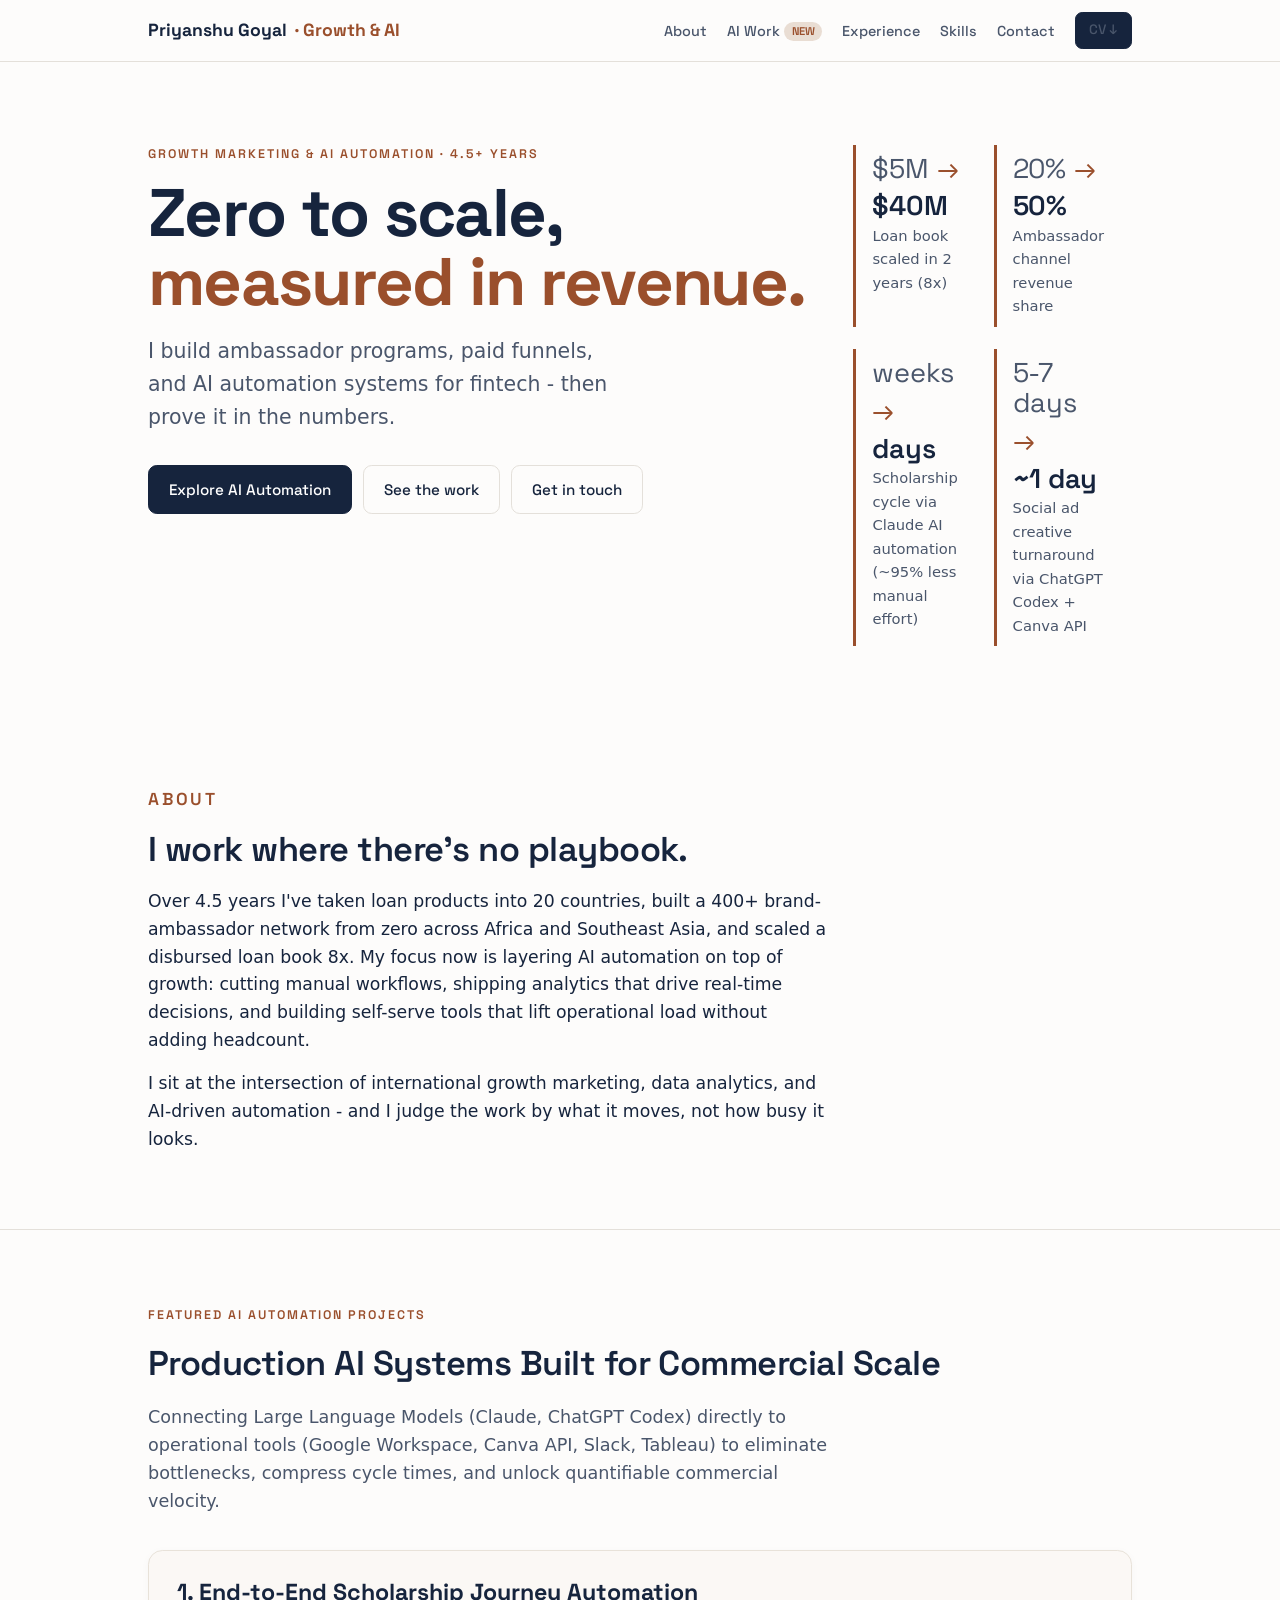
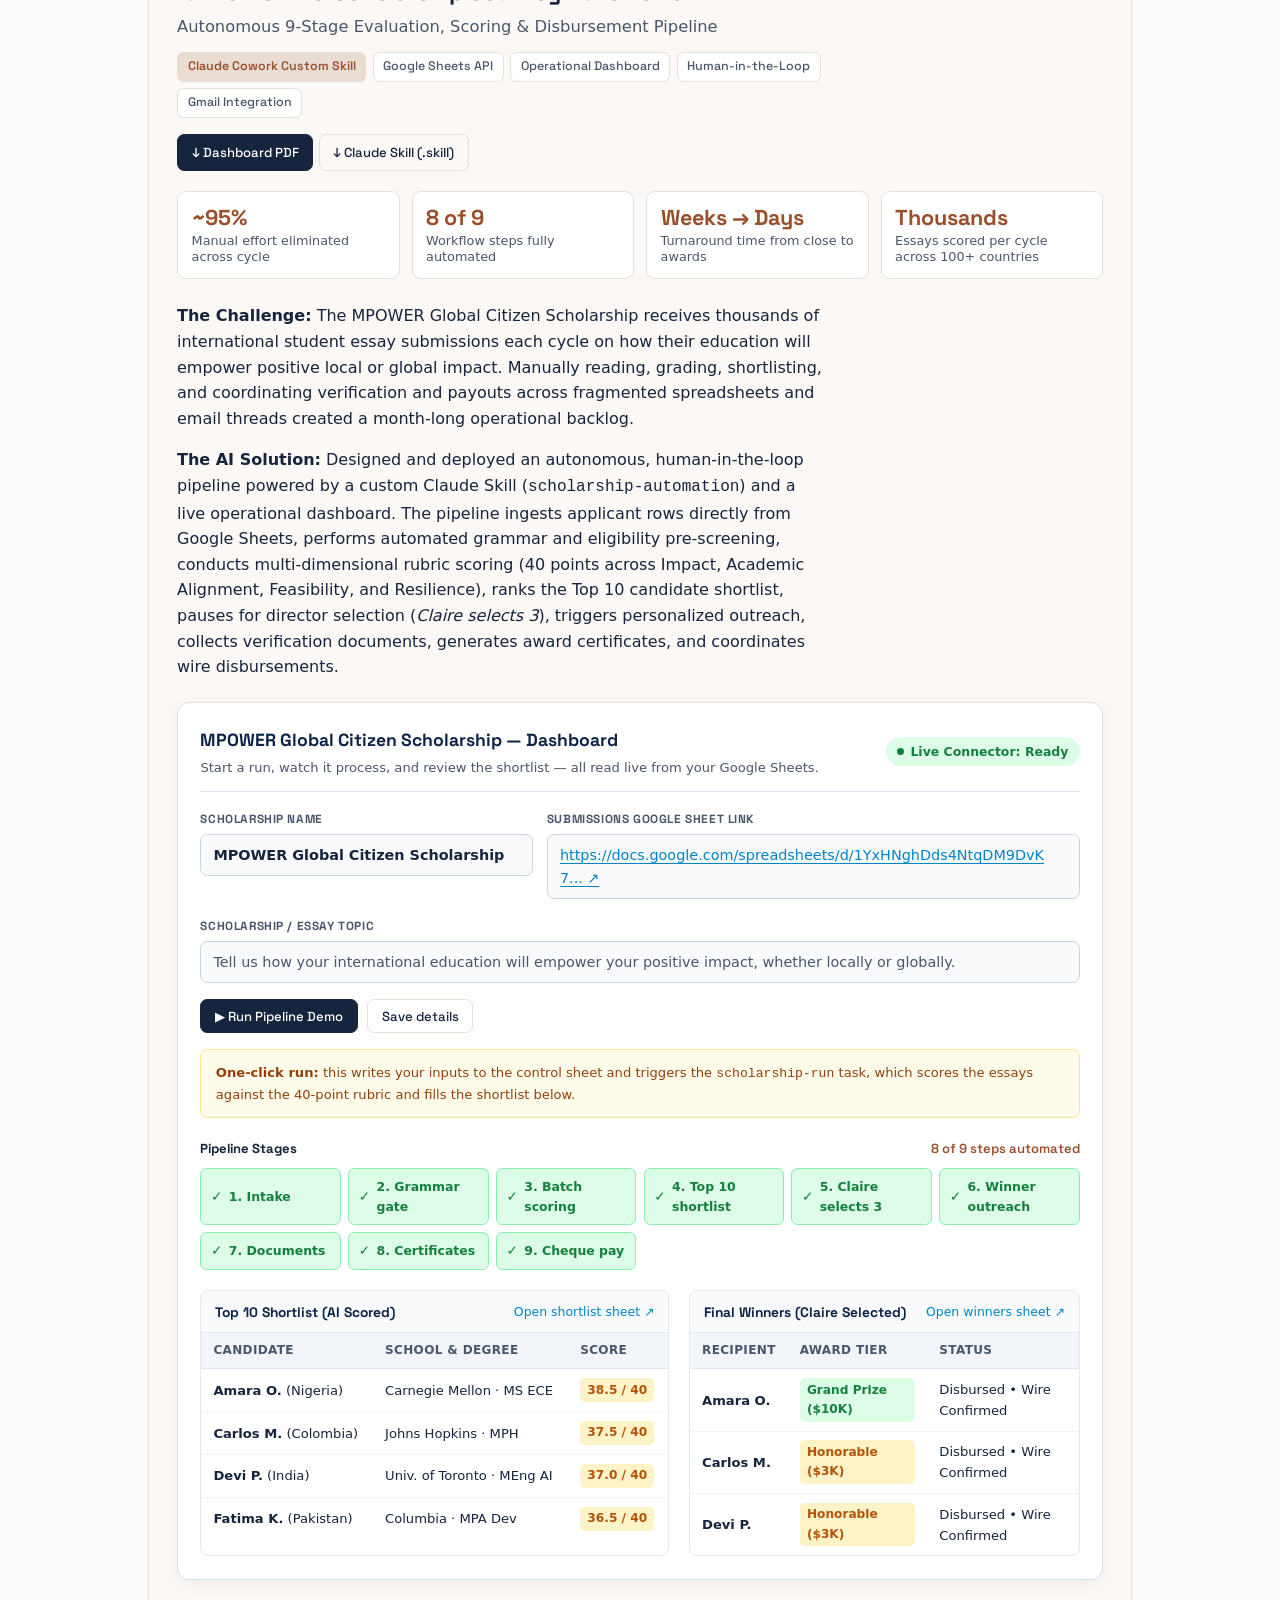
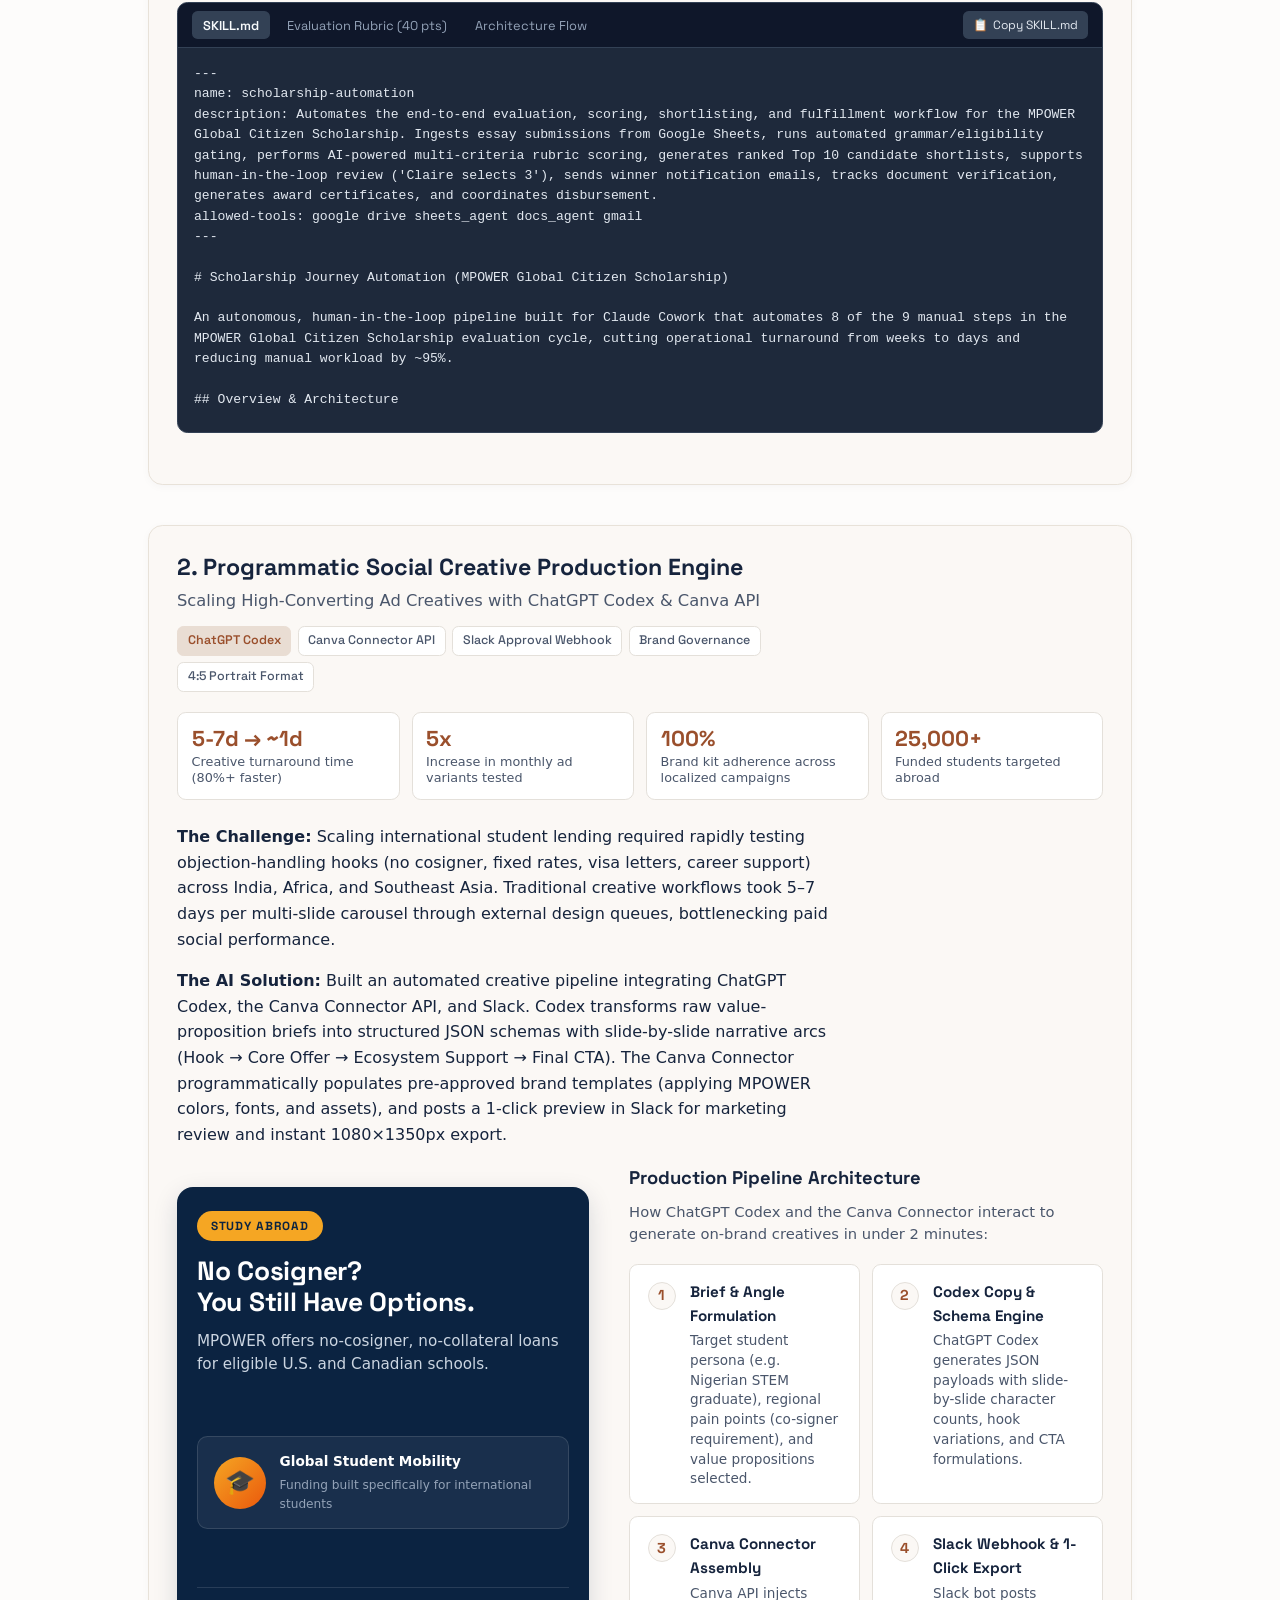
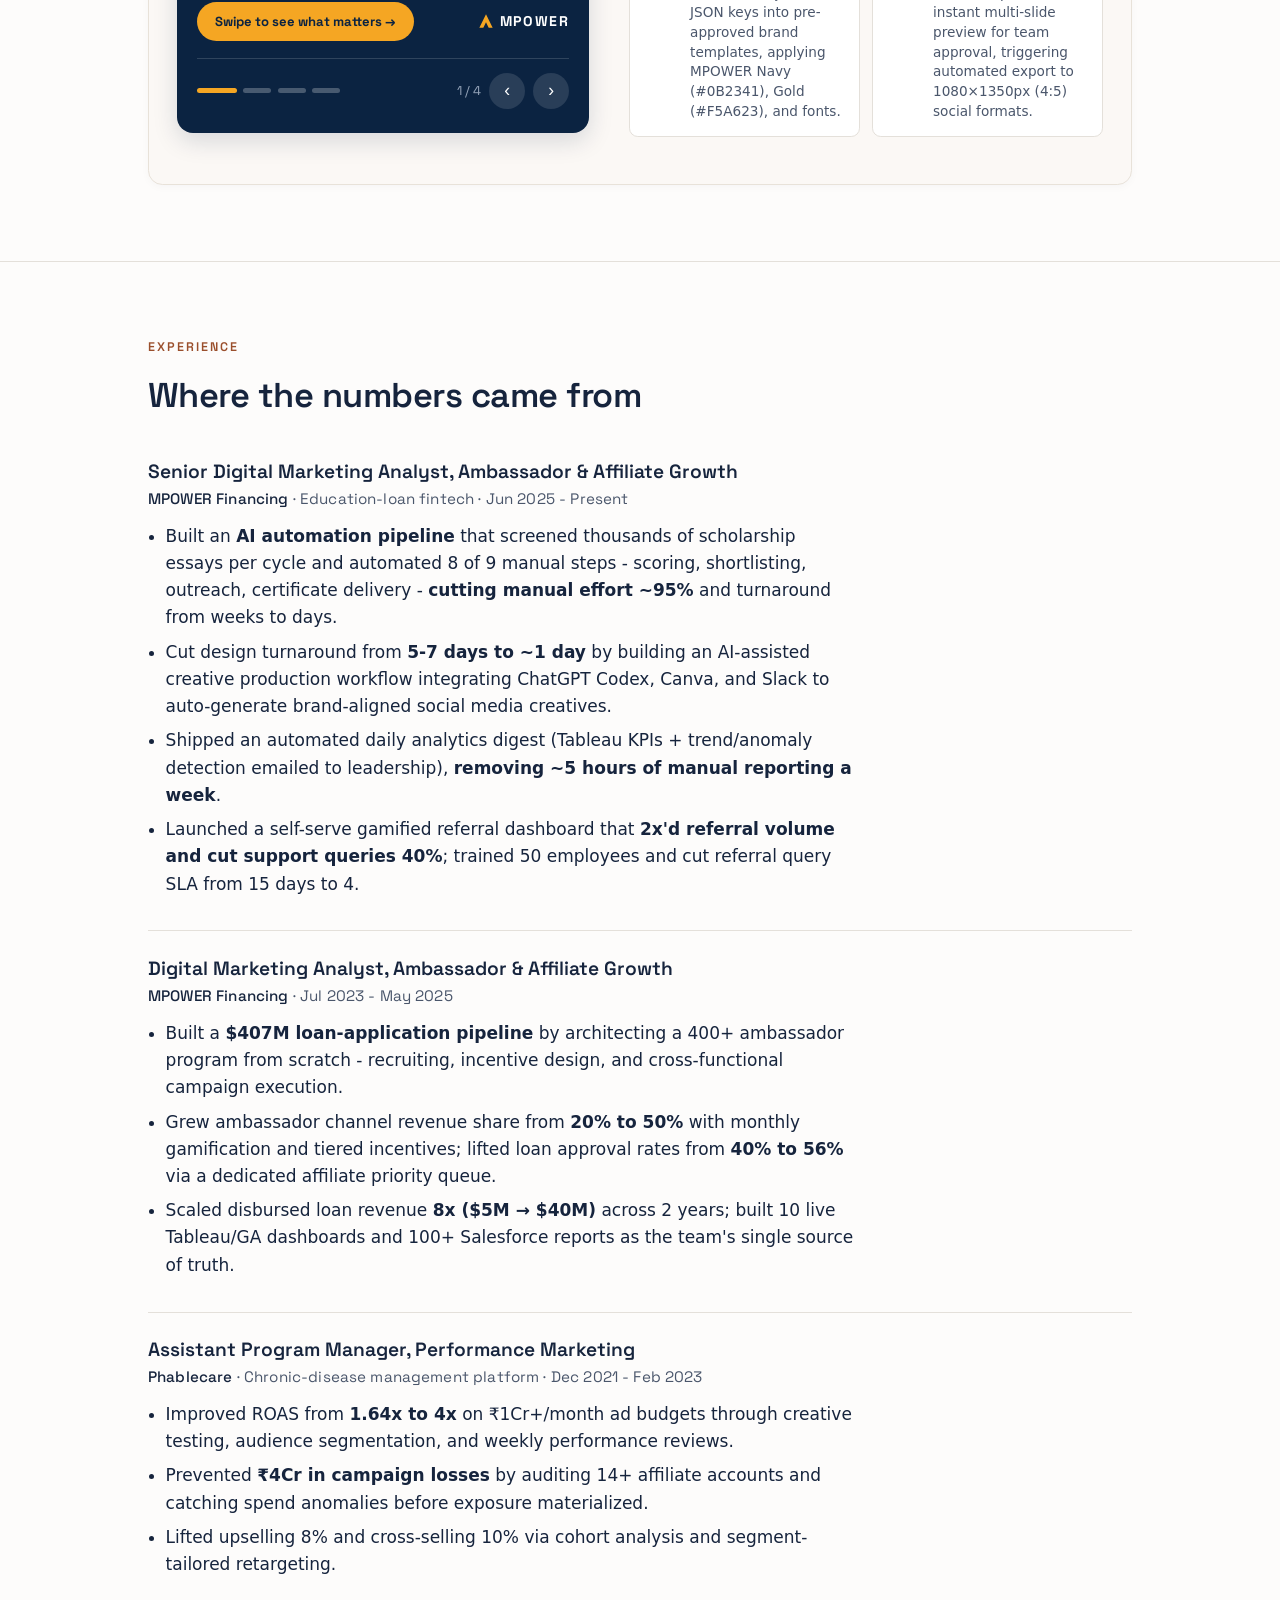
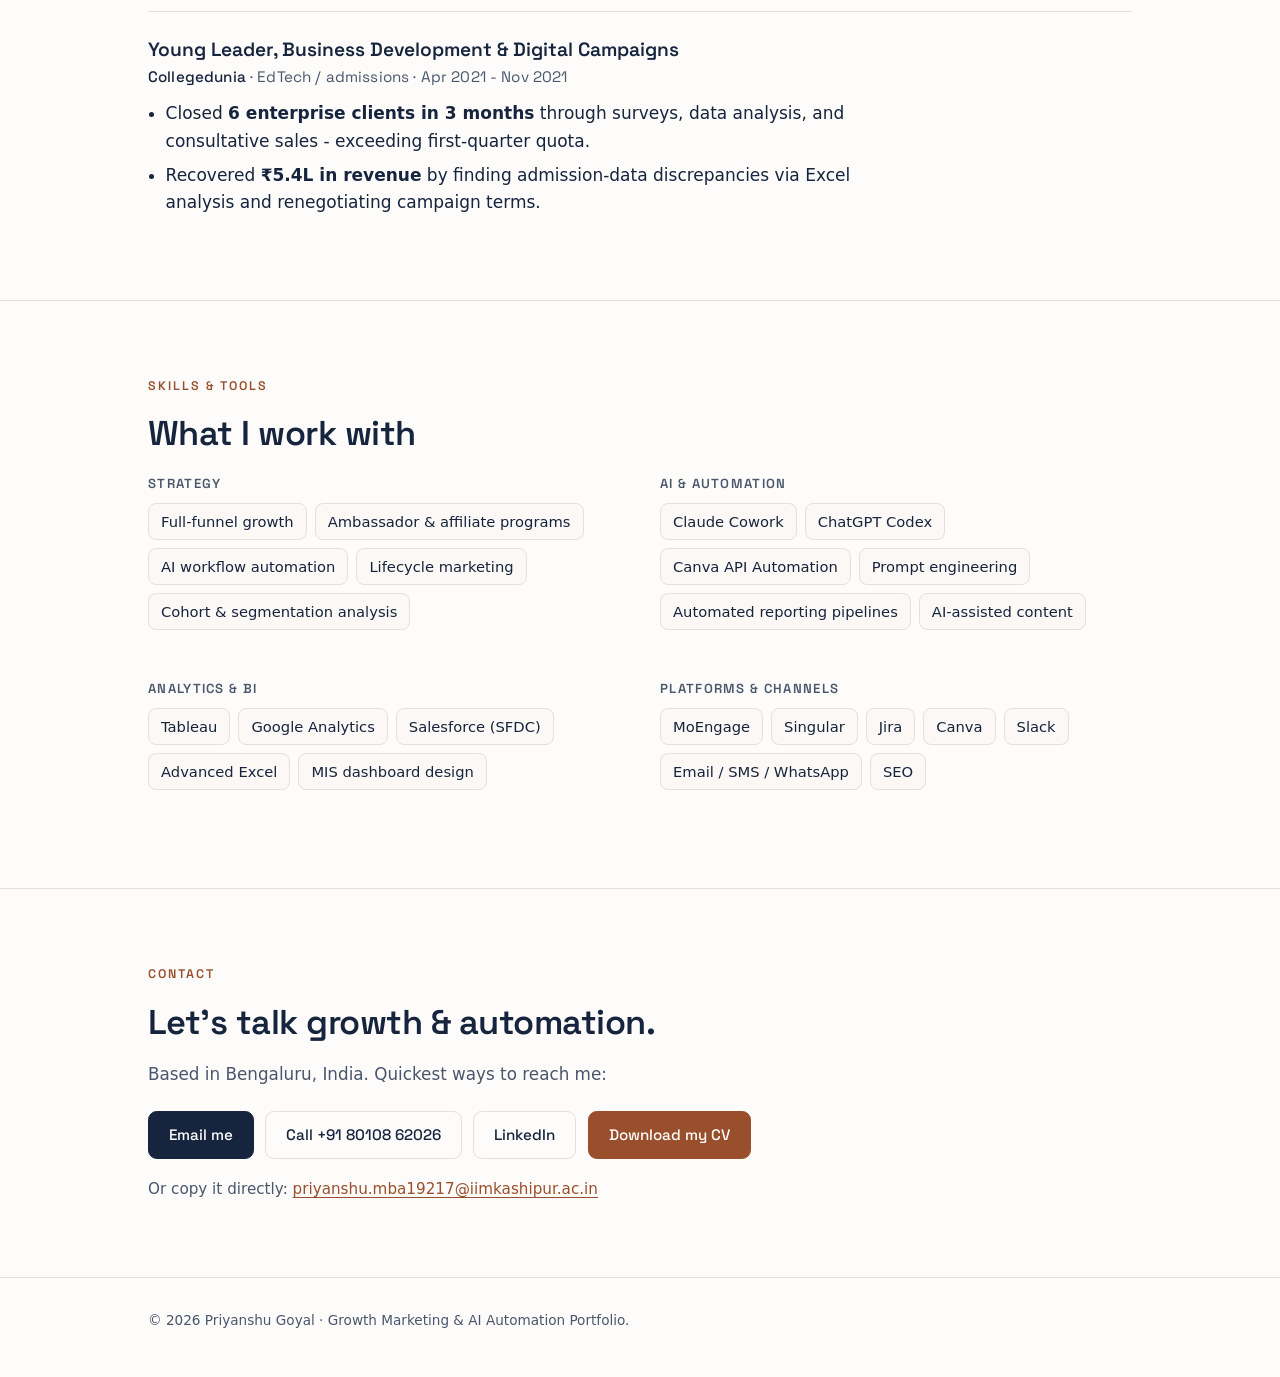
==== index.html @ d1c03552 "Rename index 2.html to index.html" ====
<!DOCTYPE html>
<html lang="en">
<head>
<meta charset="UTF-8">
<meta name="viewport" content="width=device-width, initial-scale=1.0">
<title>Priyanshu Goyal - Growth Marketing &amp; AI Automation</title>
<meta name="description" content="Priyanshu Goyal - zero-to-scale growth marketer &amp; AI automation builder. Autonomous scholarship pipelines, programmatic creative generation with ChatGPT Codex &amp; Canva, ambassador funnels for fintech. Based in Bengaluru.">

<!-- Google Font Space Grotesk -->
<link rel="preconnect" href="https://fonts.googleapis.com">
<link rel="preconnect" href="https://fonts.gstatic.com" crossorigin>
<link href="https://fonts.googleapis.com/css2?family=Space+Grotesk:wght@400;500;600;700&display=swap" rel="stylesheet">

<style>
  :root {
    --bg:#FDFCFB;
    --ink:#16243D;        /* body text - 15.14:1 on bg */
    --ink-soft:#4A566B;   /* secondary text - 7.23:1 on bg */
    --accent:#9A4F2C;     /* clay - 5.81:1 on bg, safe for links */
    --accent-weak:#E9DDD3;
    --line:#E4E0DA;
    --card:#FBF8F5;
    --card-border:#E8E2D9;
    --navy-deep:#0D2447;
    --navy-card:#132B53;
    --gold:#F5A623;
    --gold-light:#FEF3C7;
    --green-light:#DCFCE7;
    --green-text:#15803D;
    --display:"Space Grotesk", ui-sans-serif, system-ui, sans-serif;
    --body:ui-sans-serif, system-ui, -apple-system, "Segoe UI", Roboto, Helvetica, Arial, sans-serif;
    --mono:ui-monospace, SFMono-Regular, Menlo, Monaco, Consolas, "Liberation Mono", "Courier New", monospace;
    --maxw:64rem;
  }

  * { box-sizing:border-box; }
  html { scroll-behavior:smooth; }
  @media (prefers-reduced-motion: reduce) { html { scroll-behavior:auto; } }

  body {
    margin:0;
    background:var(--bg);
    color:var(--ink);
    font-family:var(--body);
    font-size:1.0625rem;
    line-height:1.6;
    -webkit-font-smoothing:antialiased;
    text-rendering:optimizeLegibility;
  }

  /* Skip link */
  .skip {
    position:absolute; left:-999px; top:0;
    background:var(--ink); color:#fff; padding:.6rem 1rem; z-index:100;
    border-radius:0 0 .4rem 0;
  }
  .skip:focus { left:0; }

  a { color:var(--accent); text-decoration:underline; text-underline-offset:3px; text-decoration-thickness:1px; }
  a:hover { text-decoration-thickness:2px; }
  :focus-visible { outline:3px solid var(--accent); outline-offset:3px; border-radius:2px; }

  .wrap { max-width:var(--maxw); margin:0 auto; padding:0 1.25rem; }

  /* Navigation Bar */
  .nav-bar {
    position:sticky; top:0; z-index:90;
    background:rgba(253, 252, 251, 0.94);
    backdrop-filter:blur(8px);
    border-bottom:1px solid var(--line);
    padding:.75rem 0;
  }
  .nav-inner {
    display:flex; align-items:center; justify-content:space-between; gap:1rem;
  }
  .nav-logo {
    font-family:var(--display); font-weight:700; font-size:1.1rem;
    color:var(--ink); text-decoration:none; display:flex; align-items:center; gap:.5rem;
  }
  .nav-logo span { color:var(--accent); }
  .nav-links {
    display:flex; align-items:center; gap:1.25rem; list-style:none; margin:0; padding:0;
  }
  .nav-links a {
    font-family:var(--display); font-size:.9rem; font-weight:500;
    color:var(--ink-soft); text-decoration:none;
    transition:color .15s ease;
  }
  .nav-links a:hover { color:var(--accent); }
  .nav-links .badge-new {
    background:var(--accent-weak); color:var(--accent); font-size:.7rem;
    padding:.15rem .45rem; border-radius:1rem; font-weight:600; text-transform:uppercase;
  }
  .nav-cv-btn {
    font-size:.85rem !important; padding:.4rem .85rem !important;
  }

  /* Section rhythm */
  section { padding:3.5rem 0; }
  section + section { border-top:1px solid var(--line); }
  .eyebrow {
    font-family:var(--display);
    font-size:.78rem; letter-spacing:.16em; text-transform:uppercase;
    color:var(--accent); margin:0 0 1.1rem; font-weight:600;
  }
  h2 {
    font-family:var(--display); font-weight:600;
    font-size:clamp(1.5rem, 5vw, 2.15rem); line-height:1.15;
    margin:0 0 1.2rem; letter-spacing:-.015em;
  }
  .section-intro {
    color:var(--ink-soft); max-width:62ch; margin:0 0 2.2rem; font-size:1.1rem;
  }

  /* HERO */
  .hero { padding:3.5rem 0 3rem; }
  .hero .eyebrow { margin-bottom:.9rem; }
  .hero h1 {
    font-family:var(--display); font-weight:700;
    font-size:clamp(2.3rem, 10vw, 4.2rem);
    line-height:1.03; letter-spacing:-.025em;
    margin:0 0 1.1rem;
  }
  .hero h1 .accent { color:var(--accent); }
  .lede {
    font-size:clamp(1.05rem, 3.4vw, 1.28rem);
    color:var(--ink-soft); max-width:36ch; margin:0 0 2rem;
  }
  .hero-cta { display:flex; flex-wrap:wrap; gap:.7rem; margin-bottom:2.6rem; }
  .btn {
    font-family:var(--display); font-weight:500; font-size:.95rem;
    text-decoration:none; padding:.7rem 1.25rem; border-radius:.55rem;
    display:inline-flex; align-items:center; justify-content:center; gap:.4rem;
    cursor:pointer; transition:all .15s ease;
  }
  .btn-primary { background:var(--ink); color:#fff; border:1px solid var(--ink); }
  .btn-primary:hover { background:#0d1830; border-color:#0d1830; }
  .btn-ghost { border:1px solid var(--line); color:var(--ink); background:transparent; }
  .btn-ghost:hover { border-color:var(--accent); color:var(--accent); }
  .btn-accent { background:var(--accent); color:#fff; border:1px solid var(--accent); }
  .btn-accent:hover { background:#823f20; border-color:#823f20; }
  .btn-sm { font-size:.82rem; padding:.45rem .85rem; border-radius:.45rem; }

  /* Deltas */
  .deltas {
    display:grid; grid-template-columns:1fr; gap:.9rem;
    list-style:none; padding:0; margin:0;
  }
  .delta {
    border-left:3px solid var(--accent);
    padding:.55rem 0 .55rem 1rem;
  }
  .delta .pair {
    font-family:var(--display); font-weight:600;
    font-size:clamp(1.3rem, 6vw, 1.7rem); line-height:1.1;
    letter-spacing:-.01em; display:flex; align-items:baseline; gap:.5rem; flex-wrap:wrap;
  }
  .delta .from { color:var(--ink-soft); font-weight:400; }
  .delta .arrow { color:var(--accent); font-weight:400; }
  .delta .to { color:var(--ink); }
  .delta .label { display:block; font-size:.92rem; color:var(--ink-soft); margin-top:.15rem; }

  /* ABOUT */
  .about p { max-width:62ch; margin:0 0 1rem; font-size:1.08rem; }
  .about p:last-child { margin-bottom:0; }

  /* AI AUTOMATION SECTION */
  .ai-project-card {
    background:var(--card);
    border:1px solid var(--card-border);
    border-radius:.9rem;
    padding:1.75rem;
    margin-bottom:2.5rem;
    box-shadow:0 2px 8px rgba(22, 36, 61, 0.03);
  }
  .ai-project-card:last-child { margin-bottom:0; }
  .project-header {
    display:flex; flex-wrap:wrap; justify-content:space-between; align-items:flex-start; gap:1rem;
    margin-bottom:1.25rem;
  }
  .project-title-area { max-width:42rem; }
  .project-title {
    font-family:var(--display); font-size:1.45rem; font-weight:700;
    margin:0 0 .4rem; line-height:1.2; color:var(--ink);
  }
  .project-subtitle {
    font-size:1.02rem; color:var(--ink-soft); margin:0;
  }
  .project-tag-list {
    display:flex; flex-wrap:wrap; gap:.4rem; list-style:none; padding:0; margin:.75rem 0 0;
  }
  .project-tag {
    background:#fff; border:1px solid var(--line);
    padding:.25rem .6rem; border-radius:.4rem; font-size:.78rem;
    font-family:var(--display); font-weight:500; color:var(--ink-soft);
  }
  .project-tag.highlight {
    background:var(--accent-weak); border-color:var(--accent-weak); color:var(--accent); font-weight:600;
  }

  .metrics-ribbon {
    display:grid; grid-template-columns:repeat(auto-fit, minmax(130px, 1fr));
    gap:.75rem; margin:1.25rem 0 1.5rem;
  }
  .metric-box {
    background:#fff; border:1px solid var(--line); border-radius:.55rem;
    padding:.85rem; text-align:left;
  }
  .metric-box .num {
    font-family:var(--display); font-weight:700; font-size:1.35rem;
    color:var(--accent); line-height:1.1; display:block; margin-bottom:.2rem;
  }
  .metric-box .label {
    font-size:.8rem; color:var(--ink-soft); line-height:1.25; display:block;
  }

  .project-body p {
    max-width:64ch; margin:0 0 1rem; font-size:1rem; color:var(--ink);
  }

  /* Dashboard Widget Replica */
  .dashboard-widget {
    background:#fff;
    border:1px solid #D8E0EB;
    border-radius:.75rem;
    padding:1.4rem;
    margin:1.4rem 0;
    box-shadow:0 4px 16px rgba(15, 42, 74, 0.05);
  }
  .dash-top {
    display:flex; justify-content:space-between; align-items:center;
    border-bottom:1px solid #E2E8F0; padding-bottom:.85rem; margin-bottom:1.1rem;
    flex-wrap:wrap; gap:.6rem;
  }
  .dash-title-group h4 {
    font-family:var(--display); font-size:1.1rem; font-weight:700;
    color:var(--navy-deep); margin:0 0 .2rem;
  }
  .dash-title-group p {
    font-size:.82rem; color:var(--ink-soft); margin:0;
  }
  .dash-status-badge {
    display:inline-flex; align-items:center; gap:.4rem;
    background:var(--green-light); color:var(--green-text);
    padding:.3rem .7rem; border-radius:1rem; font-size:.78rem; font-weight:600;
  }
  .dash-status-dot {
    width:7px; height:7px; border-radius:50%; background:var(--green-text);
    animation:pulse 2s infinite;
  }
  @keyframes pulse {
    0%, 100% { opacity: 1; }
    50% { opacity: 0.4; }
  }

  .dash-form-grid {
    display:grid; grid-template-columns:1fr; gap:.85rem; margin-bottom:1.1rem;
  }
  .dash-field label {
    display:block; font-size:.74rem; font-family:var(--display); font-weight:700;
    color:var(--ink-soft); letter-spacing:.05em; text-transform:uppercase; margin-bottom:.3rem;
  }
  .dash-input {
    width:100%; padding:.55rem .75rem; border:1px solid #CBD5E1; border-radius:.45rem;
    font-family:var(--body); font-size:.9rem; color:var(--ink); background:#F8FAFC;
  }
  .dash-input a { color:#0284C7; word-break:break-all; }
  .dash-btn-row {
    display:flex; align-items:center; gap:.6rem; flex-wrap:wrap; margin-top:.4rem;
  }

  .dash-callout {
    background:#FFFBEB; border:1px solid #FDE68A; border-radius:.45rem;
    padding:.75rem .9rem; font-size:.82rem; color:#92400E; margin-bottom:1.25rem;
  }

  .dash-pipeline-stages {
    margin:1.25rem 0;
  }
  .pipeline-label {
    font-size:.82rem; font-family:var(--display); font-weight:700;
    color:var(--ink); margin-bottom:.6rem; display:flex; justify-content:space-between;
  }
  .stages-pill-grid {
    display:grid; grid-template-columns:repeat(auto-fit, minmax(135px, 1fr));
    gap:.45rem;
  }
  .stage-pill {
    background:#F1F5F9; border:1px solid #CBD5E1; border-radius:.4rem;
    padding:.45rem .6rem; font-size:.78rem; color:var(--ink);
    display:flex; align-items:center; gap:.4rem; font-weight:500;
    transition:all .2s ease;
  }
  .stage-pill.active {
    background:#E0F2FE; border-color:#38BDF8; color:#0369A1; font-weight:600;
  }
  .stage-pill.done {
    background:#DCFCE7; border-color:#86EFAC; color:#15803D; font-weight:600;
  }
  .stage-icon { font-size:.85rem; }

  .dash-tables {
    display:grid; grid-template-columns:1fr; gap:1.25rem; margin-top:1.2rem;
  }
  .dash-table-wrap {
    border:1px solid #E2E8F0; border-radius:.5rem; overflow:hidden;
  }
  .dash-table-head {
    background:#F8FAFC; padding:.6rem .85rem; border-bottom:1px solid #E2E8F0;
    display:flex; justify-content:space-between; align-items:center;
  }
  .dash-table-head h5 {
    margin:0; font-family:var(--display); font-size:.86rem; font-weight:700; color:var(--navy-deep);
  }
  .dash-table-head a {
    font-size:.78rem; color:#0284C7; text-decoration:none;
  }
  .dash-table-head a:hover { text-decoration:underline; }
  .dash-table {
    width:100%; border-collapse:collapse; font-size:.82rem; text-align:left;
  }
  .dash-table th {
    background:#F1F5F9; color:var(--ink-soft); font-weight:600; padding:.5rem .75rem;
    border-bottom:1px solid #E2E8F0; font-size:.75rem; text-transform:uppercase; letter-spacing:.03em;
  }
  .dash-table td {
    padding:.55rem .75rem; border-bottom:1px solid #F1F5F9; color:var(--ink); vertical-align:middle;
  }
  .dash-table tr:last-child td { border-bottom:none; }
  .score-badge {
    display:inline-block; background:#FEF3C7; color:#B45309; font-weight:700;
    padding:.15rem .45rem; border-radius:.3rem; font-size:.76rem;
  }
  .winner-tag {
    display:inline-block; background:#DCFCE7; color:#15803D; font-weight:700;
    padding:.15rem .45rem; border-radius:.3rem; font-size:.76rem;
  }

  /* Code Inspector */
  .code-inspector {
    background:#1E293B; border-radius:.65rem; overflow:hidden;
    margin:1.4rem 0; border:1px solid #334155;
  }
  .code-nav {
    display:flex; justify-content:space-between; align-items:center;
    background:#0F172A; padding:.5rem .85rem; border-bottom:1px solid #334155;
    flex-wrap:wrap; gap:.5rem;
  }
  .code-tabs {
    display:flex; gap:.35rem;
  }
  .code-tab {
    background:transparent; border:none; color:#94A3B8; font-family:var(--display);
    font-size:.8rem; padding:.35rem .7rem; border-radius:.35rem; cursor:pointer;
    transition:all .15s ease;
  }
  .code-tab.active {
    background:#334155; color:#F8FAFC; font-weight:600;
  }
  .copy-btn {
    background:#334155; color:#E2E8F0; border:none; border-radius:.35rem;
    font-family:var(--display); font-size:.75rem; padding:.35rem .65rem;
    cursor:pointer; display:inline-flex; align-items:center; gap:.3rem;
  }
  .copy-btn:hover { background:#475569; color:#fff; }
  .code-content {
    padding:1rem; margin:0; overflow-x:auto; max-height:24rem;
    font-family:var(--mono); font-size:.82rem; line-height:1.55; color:#E2E8F0;
    white-space:pre-wrap;
  }

  /* Carousel Component */
  .carousel-section-wrap {
    display:grid; grid-template-columns:1fr; gap:1.75rem; align-items:start;
  }
  .carousel-container {
    background:#0B2341;
    border-radius:1rem;
    padding:1.5rem 1.25rem;
    color:#fff;
    box-shadow:0 8px 24px rgba(11, 35, 65, 0.15);
    position:relative;
    overflow:hidden;
  }
  .carousel-slide-view {
    position:relative;
    min-height:430px;
    display:flex; flex-direction:column; justify-content:space-between;
  }
  .carousel-slide {
    display:none; flex-direction:column; justify-content:space-between;
    animation:fadeIn .3s ease forwards;
  }
  .carousel-slide.active {
    display:flex; min-height:430px;
  }
  @keyframes fadeIn {
    from { opacity:0.3; transform:translateY(4px); }
    to { opacity:1; transform:translateY(0); }
  }

  /* Slide Designs */
  .slide-header-badge {
    display:inline-block; background:var(--gold); color:#0B2341;
    font-family:var(--display); font-weight:700; font-size:.74rem;
    text-transform:uppercase; letter-spacing:.08em;
    padding:.35rem .85rem; border-radius:1rem; margin-bottom:.9rem;
    align-self:flex-start;
  }
  .slide-tag-text {
    color:var(--gold); font-family:var(--display); font-weight:600;
    font-size:.86rem; margin-bottom:.5rem;
  }
  .slide-title {
    font-family:var(--display); font-size:1.65rem; font-weight:700;
    line-height:1.18; color:#fff; margin:0 0 .75rem; letter-spacing:-.01em;
  }
  .slide-title .highlight-gold { color:var(--gold); }
  .slide-desc {
    font-size:.95rem; color:#CBD5E1; line-height:1.5; margin:0 0 1.2rem;
  }
  .slide-bullets {
    list-style:none; padding:0; margin:0 0 1.25rem;
  }
  .slide-bullets li {
    font-size:.9rem; color:#E2E8F0; margin-bottom:.65rem;
    display:flex; align-items:flex-start; gap:.5rem; line-height:1.4;
  }
  .slide-bullets li span.check { color:var(--gold); font-weight:700; }

  .slide-visual-box {
    background:rgba(255,255,255,0.06); border:1px solid rgba(255,255,255,0.12);
    border-radius:.65rem; padding:.85rem 1rem; margin:auto 0 1rem;
    display:flex; align-items:center; gap:.85rem;
  }
  .visual-avatar-mock {
    width:52px; height:52px; border-radius:50%; background:linear-gradient(135deg, #F5A623, #EA580C);
    display:flex; align-items:center; justify-content:center; font-size:1.5rem; flex-shrink:0;
  }
  .visual-text-mock h6 { margin:0 0 .2rem; font-size:.85rem; font-weight:700; color:#fff; }
  .visual-text-mock p { margin:0; font-size:.76rem; color:#94A3B8; }

  .slide-cta-banner {
    margin-top:auto; display:flex; justify-content:space-between; align-items:center;
    border-top:1px solid rgba(255,255,255,0.12); padding-top:.9rem; flex-wrap:wrap; gap:.5rem;
  }
  .slide-cta-btn {
    background:var(--gold); color:#0B2341; font-family:var(--display); font-weight:700;
    font-size:.82rem; padding:.55rem 1.15rem; border-radius:1.5rem; text-decoration:none;
    display:inline-flex; align-items:center; gap:.3rem;
  }
  .mpower-logo-text {
    font-family:var(--display); font-weight:800; font-size:.88rem;
    letter-spacing:.1em; color:#fff; text-transform:uppercase; display:flex; align-items:center; gap:.35rem;
  }
  .mpower-logo-text svg { width:16px; height:16px; fill:var(--gold); }

  /* Carousel Controls */
  .carousel-controls {
    display:flex; justify-content:space-between; align-items:center;
    margin-top:1.1rem; padding-top:.85rem; border-top:1px solid rgba(255,255,255,0.15);
  }
  .carousel-dots { display:flex; gap:.4rem; }
  .carousel-dot {
    width:28px; height:5px; border-radius:3px; background:rgba(255,255,255,0.25);
    border:none; cursor:pointer; padding:0; transition:all .2s ease;
  }
  .carousel-dot.active { background:var(--gold); width:40px; }
  .carousel-nav-btn {
    background:rgba(255,255,255,0.12); color:#fff; border:none; border-radius:50%;
    width:36px; height:36px; cursor:pointer; display:flex; align-items:center; justify-content:center;
    font-size:1.1rem; transition:background .15s ease;
  }
  .carousel-nav-btn:hover { background:rgba(255,255,255,0.24); }

  /* Architecture Steps */
  .arch-steps {
    display:grid; grid-template-columns:1fr; gap:.75rem; margin:1.2rem 0;
  }
  .arch-step {
    background:#fff; border:1px solid var(--line); border-radius:.55rem;
    padding:.9rem 1.1rem; display:flex; gap:.9rem; align-items:flex-start;
  }
  .arch-num {
    background:var(--card); border:1px solid var(--line); color:var(--accent);
    font-family:var(--display); font-weight:700; font-size:.9rem;
    width:28px; height:28px; border-radius:50%; display:flex; align-items:center; justify-content:center;
    flex-shrink:0; margin-top:.15rem;
  }
  .arch-content h6 {
    font-family:var(--display); font-size:.95rem; font-weight:700;
    margin:0 0 .2rem; color:var(--ink);
  }
  .arch-content p {
    font-size:.85rem; color:var(--ink-soft); margin:0; line-height:1.45;
  }

  /* EXPERIENCE */
  .job { padding:1.6rem 0; border-bottom:1px solid var(--line); }
  .job:last-of-type { border-bottom:0; padding-bottom:0; }
  .job-head { margin-bottom:.7rem; }
  .job .role {
    font-family:var(--display); font-weight:600; font-size:1.2rem;
    margin:0; line-height:1.25;
  }
  .job .meta {
    color:var(--ink-soft); font-size:.95rem; margin:.2rem 0 0;
    font-family:var(--display); letter-spacing:.01em;
  }
  .job .meta .co { color:var(--ink); font-weight:500; }
  .job ul { margin:.5rem 0 0; padding-left:1.1rem; }
  .job li { margin:.45rem 0; max-width:64ch; }
  .job li b { color:var(--ink); font-weight:600; }

  /* SKILLS */
  .skillgroup { margin-bottom:1.4rem; }
  .skillgroup:last-child { margin-bottom:0; }
  .skillgroup h3 {
    font-family:var(--display); font-size:.82rem; letter-spacing:.1em;
    text-transform:uppercase; color:var(--ink-soft); margin:0 0 .6rem; font-weight:600;
  }
  .chips { display:flex; flex-wrap:wrap; gap:.5rem; list-style:none; padding:0; margin:0; }
  .chips li {
    background:var(--card); border:1px solid var(--line);
    padding:.35rem .75rem; border-radius:.5rem; font-size:.92rem;
  }

  /* CONTACT */
  .contact-line { color:var(--ink-soft); margin:0 0 1.4rem; font-size:1.05rem; }
  .contact-actions { display:flex; flex-wrap:wrap; gap:.7rem; }
  .contact-actions .btn { min-height:44px; }
  .contact-fallback { margin:1.1rem 0 0; color:var(--ink-soft); font-size:.95rem; word-break:break-word; }

  footer { padding:2rem 0 3rem; color:var(--ink-soft); font-size:.85rem; border-top:1px solid var(--line); }

  /* Responsive layout */
  @media (min-width:48rem) {
    section { padding:4.75rem 0; }
    .hero { padding:5.2rem 0 4rem; }
    .deltas { grid-template-columns:1fr 1fr; gap:1.4rem 2rem; }
    .hero-grid { display:grid; grid-template-columns:1.1fr .9fr; gap:3rem; align-items:start; }
    .skills-cols { display:grid; grid-template-columns:1fr 1fr; gap:1.6rem 2.5rem; }
    .dash-form-grid { grid-template-columns:1fr 1.6fr; }
    .dash-tables { grid-template-columns:1.2fr 1fr; }
    .carousel-section-wrap { grid-template-columns:1fr 1.15fr; gap:2.5rem; align-items:center; }
    .arch-steps { grid-template-columns:1fr 1fr; }
  }
</style>
</head>
<body>

<a class="skip" href="#main">Skip to content</a>

<!-- Navigation Bar -->
<nav class="nav-bar" aria-label="Main Navigation">
  <div class="wrap nav-inner">
    <a class="nav-logo" href="#main">Priyanshu Goyal <span>&middot; Growth &amp; AI</span></a>
    <ul class="nav-links">
      <li><a href="#about">About</a></li>
      <li><a href="#ai-automation">AI Work <span class="badge-new">New</span></a></li>
      <li><a href="#experience">Experience</a></li>
      <li><a href="#skills">Skills</a></li>
      <li><a href="#contact">Contact</a></li>
      <li><a class="btn btn-primary btn-sm nav-cv-btn" href="[data-uri]" download="Priyanshu_Goyal_CV.pdf">CV &darr;</a></li>
    </ul>
  </div>
</nav>

<main id="main">

  <!-- ===== HERO ===== -->
  <header class="hero">
    <div class="wrap">
      <div class="hero-grid">
        <div>
          <p class="eyebrow">Growth Marketing &amp; AI Automation &middot; 4.5+ years</p>
          <h1>Zero&nbsp;to&nbsp;scale, <span class="accent">measured&nbsp;in&nbsp;revenue.</span></h1>
          <p class="lede">I build ambassador programs, paid funnels, and AI automation systems for fintech - then prove it in the numbers.</p>
          <div class="hero-cta">
            <a class="btn btn-primary" href="#ai-automation">Explore AI Automation</a>
            <a class="btn btn-ghost" href="#experience">See the work</a>
            <a class="btn btn-ghost" href="#contact">Get in touch</a>
          </div>
        </div>

        <ul class="deltas" aria-label="Headline results">
          <li class="delta">
            <span class="pair"><span class="from">$5M</span><span class="arrow" aria-hidden="true">&rarr;</span><span class="to">$40M</span></span>
            <span class="label">Loan book scaled in 2 years (8x)</span>
          </li>
          <li class="delta">
            <span class="pair"><span class="from">20%</span><span class="arrow" aria-hidden="true">&rarr;</span><span class="to">50%</span></span>
            <span class="label">Ambassador channel revenue share</span>
          </li>
          <li class="delta">
            <span class="pair"><span class="from">weeks</span><span class="arrow" aria-hidden="true">&rarr;</span><span class="to">days</span></span>
            <span class="label">Scholarship cycle via Claude AI automation (~95% less manual effort)</span>
          </li>
          <li class="delta">
            <span class="pair"><span class="from">5-7 days</span><span class="arrow" aria-hidden="true">&rarr;</span><span class="to">~1 day</span></span>
            <span class="label">Social ad creative turnaround via ChatGPT Codex + Canva API</span>
          </li>
        </ul>
      </div>
    </div>
  </header>

  <!-- ===== ABOUT ===== -->
  <section id="about" class="about" aria-labelledby="about-h">
    <div class="wrap">
      <p class="eyebrow">About</p>
      <h2 id="about-h">I work where there's no playbook.</h2>
      <p>Over 4.5 years I've taken loan products into 20 countries, built a 400+ brand-ambassador network from zero across Africa and Southeast Asia, and scaled a disbursed loan book 8x. My focus now is layering AI automation on top of growth: cutting manual workflows, shipping analytics that drive real-time decisions, and building self-serve tools that lift operational load without adding headcount.</p>
      <p>I sit at the intersection of international growth marketing, data analytics, and AI-driven automation - and I judge the work by what it moves, not how busy it looks.</p>
    </div>
  </section>

  <!-- ===== FEATURED AI AUTOMATION WORK ===== -->
  <section id="ai-automation" aria-labelledby="ai-h">
    <div class="wrap">
      <p class="eyebrow">Featured AI Automation Projects</p>
      <h2 id="ai-h">Production AI Systems Built for Commercial Scale</h2>
      <p class="section-intro">
        Connecting Large Language Models (Claude, ChatGPT Codex) directly to operational tools (Google Workspace, Canva API, Slack, Tableau) to eliminate bottlenecks, compress cycle times, and unlock quantifiable commercial velocity.
      </p>

      <!-- Case Study 1: Scholarship Journey Automation -->
      <article class="ai-project-card" id="project-scholarship">
        <div class="project-header">
          <div class="project-title-area">
            <h3 class="project-title">1. End-to-End Scholarship Journey Automation</h3>
            <p class="project-subtitle">Autonomous 9-Stage Evaluation, Scoring &amp; Disbursement Pipeline</p>
            <ul class="project-tag-list">
              <li class="project-tag highlight">Claude Cowork Custom Skill</li>
              <li class="project-tag">Google Sheets API</li>
              <li class="project-tag">Operational Dashboard</li>
              <li class="project-tag">Human-in-the-Loop</li>
              <li class="project-tag">Gmail Integration</li>
            </ul>
          </div>
          <div class="project-actions">
            <a class="btn btn-sm btn-primary" href="[data-uri]" download="scholarship-automation-dashboard.pdf">&darr; Dashboard PDF</a>
            <a class="btn btn-sm btn-ghost" href="[data-uri]" download="scholarship-automation.skill">&darr; Claude Skill (.skill)</a>
          </div>
        </div>

        <div class="metrics-ribbon">
          <div class="metric-box">
            <span class="num">~95%</span>
            <span class="label">Manual effort eliminated across cycle</span>
          </div>
          <div class="metric-box">
            <span class="num">8 of 9</span>
            <span class="label">Workflow steps fully automated</span>
          </div>
          <div class="metric-box">
            <span class="num">Weeks &rarr; Days</span>
            <span class="label">Turnaround time from close to awards</span>
          </div>
          <div class="metric-box">
            <span class="num">Thousands</span>
            <span class="label">Essays scored per cycle across 100+ countries</span>
          </div>
        </div>

        <div class="project-body">
          <p>
            <b>The Challenge:</b> The MPOWER Global Citizen Scholarship receives thousands of international student essay submissions each cycle on how their education will empower positive local or global impact. Manually reading, grading, shortlisting, and coordinating verification and payouts across fragmented spreadsheets and email threads created a month-long operational backlog.
          </p>
          <p>
            <b>The AI Solution:</b> Designed and deployed an autonomous, human-in-the-loop pipeline powered by a custom Claude Skill (<code>scholarship-automation</code>) and a live operational dashboard. The pipeline ingests applicant rows directly from Google Sheets, performs automated grammar and eligibility pre-screening, conducts multi-dimensional rubric scoring (40 points across Impact, Academic Alignment, Feasibility, and Resilience), ranks the Top 10 candidate shortlist, pauses for director selection (<i>Claire selects 3</i>), triggers personalized outreach, collects verification documents, generates award certificates, and coordinates wire disbursements.
          </p>
        </div>

        <!-- Embedded Interactive Dashboard Widget Replica -->
        <div class="dashboard-widget" aria-label="Interactive Scholarship Dashboard">
          <div class="dash-top">
            <div class="dash-title-group">
              <h4>MPOWER Global Citizen Scholarship &mdash; Dashboard</h4>
              <p>Start a run, watch it process, and review the shortlist &mdash; all read live from your Google Sheets.</p>
            </div>
            <div class="dash-status-badge">
              <span class="dash-status-dot"></span>
              <span id="pipeline-status-text">Live Connector: Ready</span>
            </div>
          </div>

          <div class="dash-form-grid">
            <div class="dash-field">
              <label>Scholarship Name</label>
              <div class="dash-input"><b>MPOWER Global Citizen Scholarship</b></div>
            </div>
            <div class="dash-field">
              <label>Submissions Google Sheet Link</label>
              <div class="dash-input">
                <a href="https://docs.google.com/spreadsheets/d/1YxHNghDds4NtqDM9DvK7yYVvJasjATg45V97SQQQ-As/edit" target="_blank" rel="noopener noreferrer">
                  https://docs.google.com/spreadsheets/d/1YxHNghDds4NtqDM9DvK7... &nearr;
                </a>
              </div>
            </div>
          </div>

          <div class="dash-field" style="margin-bottom:1rem;">
            <label>Scholarship / Essay Topic</label>
            <div class="dash-input" style="color:var(--ink-soft);">
              Tell us how your international education will empower your positive impact, whether locally or globally.
            </div>
          </div>

          <div class="dash-btn-row">
            <button class="btn btn-sm btn-primary" id="run-pipeline-btn" onclick="simulatePipelineRun()">&#9654; Run Pipeline Demo</button>
            <button class="btn btn-sm btn-ghost" onclick="alert('Inputs saved to Google Sheets control sheet.')">Save details</button>
            <span id="run-feedback" style="font-size:.82rem; color:var(--accent); font-weight:500;"></span>
          </div>

          <div class="dash-callout" style="margin-top:1rem;">
            <b>One-click run:</b> this writes your inputs to the control sheet and triggers the <code>scholarship-run</code> task, which scores the essays against the 40-point rubric and fills the shortlist below.
          </div>

          <!-- Pipeline Stages -->
          <div class="dash-pipeline-stages">
            <div class="pipeline-label">
              <span>Pipeline Stages</span>
              <span id="stage-progress-label" style="font-weight:600; color:var(--accent);">8 of 9 steps automated</span>
            </div>
            <div class="stages-pill-grid">
              <div class="stage-pill done" id="stage-1"><span class="stage-icon">&#10003;</span> 1. Intake</div>
              <div class="stage-pill done" id="stage-2"><span class="stage-icon">&#10003;</span> 2. Grammar gate</div>
              <div class="stage-pill done" id="stage-3"><span class="stage-icon">&#10003;</span> 3. Batch scoring</div>
              <div class="stage-pill done" id="stage-4"><span class="stage-icon">&#10003;</span> 4. Top 10 shortlist</div>
              <div class="stage-pill done" id="stage-5"><span class="stage-icon">&#10003;</span> 5. Claire selects 3</div>
              <div class="stage-pill done" id="stage-6"><span class="stage-icon">&#10003;</span> 6. Winner outreach</div>
              <div class="stage-pill done" id="stage-7"><span class="stage-icon">&#10003;</span> 7. Documents</div>
              <div class="stage-pill done" id="stage-8"><span class="stage-icon">&#10003;</span> 8. Certificates</div>
              <div class="stage-pill done" id="stage-9"><span class="stage-icon">&#10003;</span> 9. Cheque pay</div>
            </div>
          </div>

          <!-- Shortlist and Winners tables -->
          <div class="dash-tables">
            <div class="dash-table-wrap">
              <div class="dash-table-head">
                <h5>Top 10 Shortlist (AI Scored)</h5>
                <a href="https://docs.google.com/spreadsheets/d/1YxHNghDds4NtqDM9DvK7yYVvJasjATg45V97SQQQ-As/edit" target="_blank" rel="noopener noreferrer">Open shortlist sheet &nearr;</a>
              </div>
              <table class="dash-table">
                <thead>
                  <tr>
                    <th>Candidate</th>
                    <th>School &amp; Degree</th>
                    <th>Score</th>
                  </tr>
                </thead>
                <tbody>
                  <tr>
                    <td><b>Amara O.</b> (Nigeria)</td>
                    <td>Carnegie Mellon &middot; MS ECE</td>
                    <td><span class="score-badge">38.5 / 40</span></td>
                  </tr>
                  <tr>
                    <td><b>Carlos M.</b> (Colombia)</td>
                    <td>Johns Hopkins &middot; MPH</td>
                    <td><span class="score-badge">37.5 / 40</span></td>
                  </tr>
                  <tr>
                    <td><b>Devi P.</b> (India)</td>
                    <td>Univ. of Toronto &middot; MEng AI</td>
                    <td><span class="score-badge">37.0 / 40</span></td>
                  </tr>
                  <tr>
                    <td><b>Fatima K.</b> (Pakistan)</td>
                    <td>Columbia &middot; MPA Dev</td>
                    <td><span class="score-badge">36.5 / 40</span></td>
                  </tr>
                </tbody>
              </table>
            </div>

            <div class="dash-table-wrap">
              <div class="dash-table-head">
                <h5>Final Winners (Claire Selected)</h5>
                <a href="https://docs.google.com/spreadsheets/d/1YxHNghDds4NtqDM9DvK7yYVvJasjATg45V97SQQQ-As/edit" target="_blank" rel="noopener noreferrer">Open winners sheet &nearr;</a>
              </div>
              <table class="dash-table">
                <thead>
                  <tr>
                    <th>Recipient</th>
                    <th>Award Tier</th>
                    <th>Status</th>
                  </tr>
                </thead>
                <tbody>
                  <tr>
                    <td><b>Amara O.</b></td>
                    <td><span class="winner-tag">Grand Prize ($10K)</span></td>
                    <td>Disbursed &bull; Wire Confirmed</td>
                  </tr>
                  <tr>
                    <td><b>Carlos M.</b></td>
                    <td><span class="score-badge">Honorable ($3K)</span></td>
                    <td>Disbursed &bull; Wire Confirmed</td>
                  </tr>
                  <tr>
                    <td><b>Devi P.</b></td>
                    <td><span class="score-badge">Honorable ($3K)</span></td>
                    <td>Disbursed &bull; Wire Confirmed</td>
                  </tr>
                </tbody>
              </table>
            </div>
          </div>
        </div>

        <!-- Claude Skill Code Inspector -->
        <div class="code-inspector">
          <div class="code-nav">
            <div class="code-tabs">
              <button class="code-tab active" onclick="switchSkillTab('skill')">SKILL.md</button>
              <button class="code-tab" onclick="switchSkillTab('rubric')">Evaluation Rubric (40 pts)</button>
              <button class="code-tab" onclick="switchSkillTab('arch')">Architecture Flow</button>
            </div>
            <button class="copy-btn" id="copy-skill-btn" onclick="copySkillText()">
              <span id="copy-icon">&#128203;</span> <span id="copy-label">Copy SKILL.md</span>
            </button>
          </div>
          <pre class="code-content" id="skill-code-view"><code>---
name: scholarship-automation
description: Automates the end-to-end evaluation, scoring, shortlisting, and fulfillment workflow for the MPOWER Global Citizen Scholarship. Ingests essay submissions from Google Sheets, runs automated grammar/eligibility gating, performs AI-powered multi-criteria rubric scoring, generates ranked Top 10 candidate shortlists, supports human-in-the-loop review ('Claire selects 3'), sends winner notification emails, tracks document verification, generates award certificates, and coordinates disbursement.
allowed-tools: google drive sheets_agent docs_agent gmail
---

# Scholarship Journey Automation (MPOWER Global Citizen Scholarship)

An autonomous, human-in-the-loop pipeline built for Claude Cowork that automates 8 of the 9 manual steps in the MPOWER Global Citizen Scholarship evaluation cycle, cutting operational turnaround from weeks to days and reducing manual workload by ~95%.

## Overview & Architecture

Each scholarship cycle receives thousands of international student essay submissions answering:
"Tell us how your international education will empower your positive impact, whether locally or globally."

Previously, reviewing submissions required manual coordination across spreadsheets, email threads, evaluation rubrics, document requests, and certificate generation. This skill standardizes and automates the entire lifecycle through a structured 9-stage pipeline:

Pipeline Architecture:
[1. Intake] -> [2. Grammar Gate] -> [3. Batch Scoring] -> [4. Top 10 Shortlist]
                                                               ↓
[9. Cheque Disbursement] <- [8. Certificates] <- [7. Documents] <- [6. Winner Outreach] <- [5. Claire Selects 3]

## The 9 Pipeline Stages

### Stage 1: Intake
- Reads applicant rows from the live Google Sheets submission form via the Google Sheets API.
- Extracts applicant profile: Full Name, Email, Country of Origin, Target University, Degree Program, Funding Gap ($), and Essay Text (500-700 words).
- Validates field completeness and normalizes phone/email formats.

### Stage 2: Grammar & Eligibility Gate
- Performs automated pre-screening for eligibility:
  - Validates enrollment at an eligible U.S. or Canadian institution.
  - Enforces word count thresholds (400-800 words).
  - Flags automated AI plagiarism markers or coherence failures.
- Non-qualifying entries are archived with audit reason; qualifying entries proceed to Stage 3.

### Stage 3: Batch Rubric Scoring (AI Evaluator)
- Evaluates qualifying essays using Claude against a 4-dimensional evaluation rubric (Total: 40 points):
  1. Impact Potential (10 pts): Direct benefit to local community or global challenges; quantifiable outcomes.
  2. Academic & Career Alignment (10 pts): How well the chosen degree program enables the stated mission.
  3. Feasibility & Execution Plan (10 pts): Concrete roadmap, realistic milestones, and demonstrated commitment.
  4. Resilience & Adversity (10 pts): Overcoming financial, socio-economic, or geographic barriers.
- For every applicant, Claude outputs:
  - Numerical scores per category (1-10)
  - Composite Score (weighted 0-100%)
  - 2-sentence executive summary
  - Key standout quote

### Stage 4: Top 10 Shortlist Generation
- Sorts candidate pool by composite score and diversity parameters (geographic diversity across LATAM, Sub-Saharan Africa, South/Southeast Asia).
- Formats top 10 finalists into the "Shortlist" tab of the Google Sheet with clickable links to full essays and synthesized rationale.
- Updates the live Dashboard status to "Awaiting Claire's Selection".

### Stage 5: Human-in-the-Loop Selection ("Claire Selects 3")
- A dedicated review checkpoint where scholarship director (Claire) evaluates the Top 10 dossiers and selects the final Grand Prize ($10,000) and Honorable Mention ($3,000) winners.
- The pipeline pauses until the 3 selections are confirmed in the control sheet.

### Stage 6: Winner Outreach
- Drafts personalized congratulatory emails via Gmail API to the 3 selected recipients.
- Sends warm, encouraging updates to non-winning finalists offering MPOWER credit-building resources and future application waivers.

### Stage 7: Document Verification
- Automatically issues secure upload requests for required verification items:
  - Official university offer letter / proof of enrollment
  - Student visa (F-1 / J-1 / Study Permit)
  - Government-issued photo ID
- Tracks verification status in real-time.

### Stage 8: Certificate Generation
- Generates high-resolution branded award certificates (PDF) with unique verification IDs and digital signatures.
- Attaches certificates directly to winner email confirmation threads.

### Stage 9: Cheque Disbursement
- Prepares finance disbursement package (recipient banking wire details, scholarship reference code, currency transfer schedule).
- Triggers notification to treasury team for fund disbursement directly to university financial aid offices.</code></pre>
        </div>
      </article>

      <!-- Case Study 2: Social Media Creative Engine -->
      <article class="ai-project-card" id="project-creative">
        <div class="project-header">
          <div class="project-title-area">
            <h3 class="project-title">2. Programmatic Social Creative Production Engine</h3>
            <p class="project-subtitle">Scaling High-Converting Ad Creatives with ChatGPT Codex &amp; Canva API</p>
            <ul class="project-tag-list">
              <li class="project-tag highlight">ChatGPT Codex</li>
              <li class="project-tag">Canva Connector API</li>
              <li class="project-tag">Slack Approval Webhook</li>
              <li class="project-tag">Brand Governance</li>
              <li class="project-tag">4:5 Portrait Format</li>
            </ul>
          </div>
        </div>

        <div class="metrics-ribbon">
          <div class="metric-box">
            <span class="num">5-7d &rarr; ~1d</span>
            <span class="label">Creative turnaround time (80%+ faster)</span>
          </div>
          <div class="metric-box">
            <span class="num">5x</span>
            <span class="label">Increase in monthly ad variants tested</span>
          </div>
          <div class="metric-box">
            <span class="num">100%</span>
            <span class="label">Brand kit adherence across localized campaigns</span>
          </div>
          <div class="metric-box">
            <span class="num">25,000+</span>
            <span class="label">Funded students targeted abroad</span>
          </div>
        </div>

        <div class="project-body">
          <p>
            <b>The Challenge:</b> Scaling international student lending required rapidly testing objection-handling hooks (no cosigner, fixed rates, visa letters, career support) across India, Africa, and Southeast Asia. Traditional creative workflows took 5–7 days per multi-slide carousel through external design queues, bottlenecking paid social performance.
          </p>
          <p>
            <b>The AI Solution:</b> Built an automated creative pipeline integrating ChatGPT Codex, the Canva Connector API, and Slack. Codex transforms raw value-proposition briefs into structured JSON schemas with slide-by-slide narrative arcs (Hook &rarr; Core Offer &rarr; Ecosystem Support &rarr; Final CTA). The Canva Connector programmatically populates pre-approved brand templates (applying MPOWER colors, fonts, and assets), and posts a 1-click preview in Slack for marketing review and instant 1080&times;1350px export.
          </p>
        </div>

        <!-- Carousel and Architecture Section -->
        <div class="carousel-section-wrap">
          <!-- Interactive Carousel Player -->
          <div>
            <div class="carousel-container" aria-label="MPOWER Ad Creative Carousel">
              <div class="carousel-slide-view">
                <!-- Slide 1: Hook -->
                <div class="carousel-slide active" id="c-slide-1">
                  <div>
                    <span class="slide-header-badge">Study Abroad</span>
                    <h4 class="slide-title">No Cosigner?<br>You Still Have Options.</h4>
                    <p class="slide-desc">MPOWER offers no-cosigner, no-collateral loans for eligible U.S. and Canadian schools.</p>
                  </div>
                  
                  <div class="slide-visual-box">
                    <div class="visual-avatar-mock">&#127891;</div>
                    <div class="visual-text-mock">
                      <h6>Global Student Mobility</h6>
                      <p>Funding built specifically for international students</p>
                    </div>
                  </div>

                  <div class="slide-cta-banner">
                    <span class="slide-cta-btn">Swipe to see what matters &rarr;</span>
                    <span class="mpower-logo-text">
                      <svg viewBox="0 0 24 24"><path d="M12 2L2 22h6l4-8 4 8h6L12 2z"/></svg> MPOWER
                    </span>
                  </div>
                </div>

                <!-- Slide 2: Offer -->
                <div class="carousel-slide" id="c-slide-2">
                  <div>
                    <div class="slide-tag-text">Start here</div>
                    <h4 class="slide-title">Funding that fits your life <span class="highlight-gold">&#10003;</span></h4>
                    <ul class="slide-bullets">
                      <li><span class="check">&#10003;</span> <b>No cosigner or collateral:</b> funding for eligible U.S. &amp; Canadian schools.</li>
                      <li><span class="check">&#10003;</span> <b>Borrow for your degree:</b> request US$2,001&ndash;US$100,000.</li>
                      <li><span class="check">&#10003;</span> <b>Fixed rates:</b> your rate stays the same over time.</li>
                      <li><span class="check">&#10003;</span> <b>No prepayment fees</b> when you pay early.</li>
                    </ul>
                  </div>

                  <div class="slide-cta-banner">
                    <span style="font-size:.78rem; color:#94A3B8;">Slide 2 of 4 &middot; Core Terms</span>
                    <span class="mpower-logo-text">
                      <svg viewBox="0 0 24 24"><path d="M12 2L2 22h6l4-8 4 8h6L12 2z"/></svg> MPOWER
                    </span>
                  </div>
                </div>

                <!-- Slide 3: Support -->
                <div class="carousel-slide" id="c-slide-3">
                  <div>
                    <div class="slide-tag-text">Beyond the loan</div>
                    <h4 class="slide-title">Support that helps you succeed</h4>
                    <ul class="slide-bullets">
                      <li><span class="check">&#10003;</span> <b>Visa support:</b> free visa support letter &amp; prep course.</li>
                      <li><span class="check">&#10003;</span> <b>Career tools:</b> resume builder, search tool &amp; F-1 job directory.</li>
                      <li><span class="check">&#10003;</span> <b>Credit building:</b> on-time payments help build U.S. credit.</li>
                      <li><span class="check">&#10003;</span> <b>Global payments:</b> pay from anywhere, anytime.</li>
                    </ul>
                  </div>

                  <div class="slide-cta-banner">
                    <span style="font-size:.78rem; color:#94A3B8;">Slide 3 of 4 &middot; Value Adds</span>
                    <span class="mpower-logo-text">
                      <svg viewBox="0 0 24 24"><path d="M12 2L2 22h6l4-8 4 8h6L12 2z"/></svg> MPOWER
                    </span>
                  </div>
                </div>

                <!-- Slide 4: CTA -->
                <div class="carousel-slide" id="c-slide-4">
                  <div style="margin:auto 0; text-align:center;">
                    <div style="background:rgba(255,255,255,0.08); border:1px solid rgba(255,255,255,0.15); border-radius:.75rem; padding:2rem 1.25rem;">
                      <h4 class="slide-title" style="font-size:1.9rem; margin-bottom:.5rem;">Your dream<br>starts <span class="highlight-gold">here.</span></h4>
                      <p style="font-size:.95rem; color:#CBD5E1; margin:0 0 1.5rem;">Join 25,000+ MPOWER-funded students abroad.</p>
                      <span class="slide-cta-btn" style="font-size:.95rem; padding:.7rem 1.8rem;">Check Your Eligibility &nearr;</span>
                    </div>
                  </div>

                  <div class="slide-cta-banner">
                    <span style="font-size:.78rem; color:#94A3B8;">Slide 4 of 4 &middot; Conversion</span>
                    <span class="mpower-logo-text">
                      <svg viewBox="0 0 24 24"><path d="M12 2L2 22h6l4-8 4 8h6L12 2z"/></svg> MPOWER
                    </span>
                  </div>
                </div>
              </div>

              <!-- Controls -->
              <div class="carousel-controls">
                <div class="carousel-dots">
                  <button class="carousel-dot active" onclick="goToSlide(1)" title="Slide 1"></button>
                  <button class="carousel-dot" onclick="goToSlide(2)" title="Slide 2"></button>
                  <button class="carousel-dot" onclick="goToSlide(3)" title="Slide 3"></button>
                  <button class="carousel-dot" onclick="goToSlide(4)" title="Slide 4"></button>
                </div>
                <div style="display:flex; align-items:center; gap:.5rem;">
                  <span id="slide-num-indicator" style="font-size:.8rem; color:#94A3B8; font-family:var(--display);">1 / 4</span>
                  <button class="carousel-nav-btn" onclick="prevSlide()" aria-label="Previous Slide">&lsaquo;</button>
                  <button class="carousel-nav-btn" onclick="nextSlide()" aria-label="Next Slide">&rsaquo;</button>
                </div>
              </div>
            </div>
          </div>

          <!-- Architecture Breakdown -->
          <div>
            <h4 style="font-family:var(--display); font-size:1.15rem; font-weight:700; margin:0 0 .5rem; color:var(--ink);">
              Production Pipeline Architecture
            </h4>
            <p style="font-size:.92rem; color:var(--ink-soft); margin:0 0 1rem; line-height:1.5;">
              How ChatGPT Codex and the Canva Connector interact to generate on-brand creatives in under 2 minutes:
            </p>

            <div class="arch-steps">
              <div class="arch-step">
                <div class="arch-num">1</div>
                <div class="arch-content">
                  <h6>Brief &amp; Angle Formulation</h6>
                  <p>Target student persona (e.g. Nigerian STEM graduate), regional pain points (co-signer requirement), and value propositions selected.</p>
                </div>
              </div>

              <div class="arch-step">
                <div class="arch-num">2</div>
                <div class="arch-content">
                  <h6>Codex Copy &amp; Schema Engine</h6>
                  <p>ChatGPT Codex generates JSON payloads with slide-by-slide character counts, hook variations, and CTA formulations.</p>
                </div>
              </div>

              <div class="arch-step">
                <div class="arch-num">3</div>
                <div class="arch-content">
                  <h6>Canva Connector Assembly</h6>
                  <p>Canva API injects JSON keys into pre-approved brand templates, applying MPOWER Navy (#0B2341), Gold (#F5A623), and fonts.</p>
                </div>
              </div>

              <div class="arch-step">
                <div class="arch-num">4</div>
                <div class="arch-content">
                  <h6>Slack Webhook &amp; 1-Click Export</h6>
                  <p>Slack bot posts instant multi-slide preview for team approval, triggering automated export to 1080&times;1350px (4:5) social formats.</p>
                </div>
              </div>
            </div>
          </div>
        </div>
      </article>
    </div>
  </section>

  <!-- ===== EXPERIENCE ===== -->
  <section id="experience" aria-labelledby="exp-h">
    <div class="wrap">
      <p class="eyebrow">Experience</p>
      <h2 id="exp-h">Where the numbers came from</h2>

      <article class="job">
        <div class="job-head">
          <h3 class="role">Senior Digital Marketing Analyst, Ambassador &amp; Affiliate Growth</h3>
          <p class="meta"><span class="co">MPOWER Financing</span> &middot; Education-loan fintech &middot; Jun 2025 - Present</p>
        </div>
        <ul>
          <li>Built an <b>AI automation pipeline</b> that screened thousands of scholarship essays per cycle and automated 8 of 9 manual steps - scoring, shortlisting, outreach, certificate delivery - <b>cutting manual effort ~95%</b> and turnaround from weeks to days.</li>
          <li>Cut design turnaround from <b>5-7 days to ~1 day</b> by building an AI-assisted creative production workflow integrating ChatGPT Codex, Canva, and Slack to auto-generate brand-aligned social media creatives.</li>
          <li>Shipped an automated daily analytics digest (Tableau KPIs + trend/anomaly detection emailed to leadership), <b>removing ~5 hours of manual reporting a week</b>.</li>
          <li>Launched a self-serve gamified referral dashboard that <b>2x'd referral volume and cut support queries 40%</b>; trained 50 employees and cut referral query SLA from 15 days to 4.</li>
        </ul>
      </article>

      <article class="job">
        <div class="job-head">
          <h3 class="role">Digital Marketing Analyst, Ambassador &amp; Affiliate Growth</h3>
          <p class="meta"><span class="co">MPOWER Financing</span> &middot; Jul 2023 - May 2025</p>
        </div>
        <ul>
          <li>Built a <b>$407M loan-application pipeline</b> by architecting a 400+ ambassador program from scratch - recruiting, incentive design, and cross-functional campaign execution.</li>
          <li>Grew ambassador channel revenue share from <b>20% to 50%</b> with monthly gamification and tiered incentives; lifted loan approval rates from <b>40% to 56%</b> via a dedicated affiliate priority queue.</li>
          <li>Scaled disbursed loan revenue <b>8x ($5M &rarr; $40M)</b> across 2 years; built 10 live Tableau/GA dashboards and 100+ Salesforce reports as the team's single source of truth.</li>
        </ul>
      </article>

      <article class="job">
        <div class="job-head">
          <h3 class="role">Assistant Program Manager, Performance Marketing</h3>
          <p class="meta"><span class="co">Phablecare</span> &middot; Chronic-disease management platform &middot; Dec 2021 - Feb 2023</p>
        </div>
        <ul>
          <li>Improved ROAS from <b>1.64x to 4x</b> on &#8377;1Cr+/month ad budgets through creative testing, audience segmentation, and weekly performance reviews.</li>
          <li>Prevented <b>&#8377;4Cr in campaign losses</b> by auditing 14+ affiliate accounts and catching spend anomalies before exposure materialized.</li>
          <li>Lifted upselling 8% and cross-selling 10% via cohort analysis and segment-tailored retargeting.</li>
        </ul>
      </article>

      <article class="job">
        <div class="job-head">
          <h3 class="role">Young Leader, Business Development &amp; Digital Campaigns</h3>
          <p class="meta"><span class="co">Collegedunia</span> &middot; EdTech / admissions &middot; Apr 2021 - Nov 2021</p>
        </div>
        <ul>
          <li>Closed <b>6 enterprise clients in 3 months</b> through surveys, data analysis, and consultative sales - exceeding first-quarter quota.</li>
          <li>Recovered <b>&#8377;5.4L in revenue</b> by finding admission-data discrepancies via Excel analysis and renegotiating campaign terms.</li>
        </ul>
      </article>
    </div>
  </section>

  <!-- ===== SKILLS ===== -->
  <section id="skills" aria-labelledby="skills-h">
    <div class="wrap">
      <p class="eyebrow">Skills &amp; Tools</p>
      <h2 id="skills-h">What I work with</h2>
      <div class="skills-cols">
        <div class="skillgroup">
          <h3>Strategy</h3>
          <ul class="chips">
            <li>Full-funnel growth</li><li>Ambassador &amp; affiliate programs</li>
            <li>AI workflow automation</li><li>Lifecycle marketing</li>
            <li>Cohort &amp; segmentation analysis</li>
          </ul>
        </div>
        <div class="skillgroup">
          <h3>AI &amp; Automation</h3>
          <ul class="chips">
            <li>Claude Cowork</li><li>ChatGPT Codex</li><li>Canva API Automation</li>
            <li>Prompt engineering</li><li>Automated reporting pipelines</li><li>AI-assisted content</li>
          </ul>
        </div>
        <div class="skillgroup">
          <h3>Analytics &amp; BI</h3>
          <ul class="chips">
            <li>Tableau</li><li>Google Analytics</li><li>Salesforce (SFDC)</li>
            <li>Advanced Excel</li><li>MIS dashboard design</li>
          </ul>
        </div>
        <div class="skillgroup">
          <h3>Platforms &amp; Channels</h3>
          <ul class="chips">
            <li>MoEngage</li><li>Singular</li><li>Jira</li><li>Canva</li><li>Slack</li>
            <li>Email / SMS / WhatsApp</li><li>SEO</li>
          </ul>
        </div>
      </div>
    </div>
  </section>

  <!-- ===== CONTACT ===== -->
  <section id="contact" aria-labelledby="contact-h">
    <div class="wrap">
      <p class="eyebrow">Contact</p>
      <h2 id="contact-h">Let's talk growth &amp; automation.</h2>
      <p class="contact-line">Based in Bengaluru, India. Quickest ways to reach me:</p>
      <div class="contact-actions">
        <a class="btn btn-primary" href="mailto:priyanshu.mba19217@iimkashipur.ac.in">Email me</a>
        <a class="btn btn-ghost" href="tel:+918010862026">Call +91 80108 62026</a>
        <a class="btn btn-ghost" href="https://www.linkedin.com/in/priyanshu-goyal-343a3b123/" target="_blank" rel="noopener noreferrer">LinkedIn</a>
        <a class="btn btn-accent" href="[data-uri]" download="Priyanshu_Goyal_CV.pdf">Download my CV</a>
      </div>
      <p class="contact-fallback">Or copy it directly: <a href="mailto:priyanshu.mba19217@iimkashipur.ac.in">priyanshu.mba19217@iimkashipur.ac.in</a></p>
    </div>
  </section>

</main>

<footer>
  <div class="wrap">
    &copy; <span id="yr">2026</span> Priyanshu Goyal &middot; Growth Marketing &amp; AI Automation Portfolio.
  </div>
</footer>

<script>
  // Set current year
  document.getElementById('yr').textContent = new Date().getFullYear();

  // Carousel interactive logic
  let currentSlide = 1;
  const totalSlides = 4;

  function updateCarouselView() {
    for (let i = 1; i <= totalSlides; i++) {
      const slide = document.getElementById('c-slide-' + i);
      if (slide) {
        slide.classList.toggle('active', i === currentSlide);
      }
    }
    const dots = document.querySelectorAll('.carousel-dot');
    dots.forEach((dot, idx) => {
      dot.classList.toggle('active', (idx + 1) === currentSlide);
    });
    const ind = document.getElementById('slide-num-indicator');
    if (ind) {
      ind.textContent = currentSlide + ' / ' + totalSlides;
    }
  }

  function nextSlide() {
    currentSlide = (currentSlide % totalSlides) + 1;
    updateCarouselView();
  }

  function prevSlide() {
    currentSlide = currentSlide === 1 ? totalSlides : currentSlide - 1;
    updateCarouselView();
  }

  function goToSlide(n) {
    currentSlide = n;
    updateCarouselView();
  }

  // Keyboard navigation for carousel
  document.addEventListener('keydown', (e) => {
    if (e.key === 'ArrowRight') nextSlide();
    if (e.key === 'ArrowLeft') prevSlide();
  });

  // Dashboard Pipeline Simulation
  let isRunning = false;
  function simulatePipelineRun() {
    if (isRunning) return;
    isRunning = true;
    const btn = document.getElementById('run-pipeline-btn');
    const statusText = document.getElementById('pipeline-status-text');
    const feedback = document.getElementById('run-feedback');
    const stages = document.querySelectorAll('.stage-pill');

    btn.disabled = true;
    btn.textContent = 'Processing Run...';
    statusText.textContent = 'Pipeline Running';
    feedback.textContent = 'Reading Google Sheet submissions & running Claude 40-pt rubric...';

    stages.forEach((st) => {
      st.classList.remove('done');
      st.classList.remove('active');
    });

    let step = 0;
    const interval = setInterval(() => {
      if (step < stages.length) {
        if (step > 0) {
          stages[step - 1].classList.remove('active');
          stages[step - 1].classList.add('done');
        }
        stages[step].classList.add('active');
        step++;
      } else {
        clearInterval(interval);
        stages[stages.length - 1].classList.remove('active');
        stages[stages.length - 1].classList.add('done');
        btn.disabled = false;
        btn.textContent = 'Run Pipeline Demo';
        statusText.textContent = 'Pipeline Completed';
        feedback.textContent = '✓ Run complete: Top 10 shortlisted & Final 3 awarded!';
        isRunning = false;
      }
    }, 350);
  }

  // Code Inspector Tab Switching
  const skillTexts = {
    skill: "---\nname: scholarship-automation\ndescription: Automates the end-to-end evaluation, scoring, shortlisting, and fulfillment workflow for the MPOWER Global Citizen Scholarship. Ingests essay submissions from Google Sheets, runs automated grammar/eligibility gating, performs AI-powered multi-criteria rubric scoring, generates ranked Top 10 candidate shortlists, supports human-in-the-loop review ('Claire selects 3'), sends winner notification emails, tracks document verification, generates award certificates, and coordinates disbursement.\nallowed-tools: google drive sheets_agent docs_agent gmail\n---\n\n# Scholarship Journey Automation (MPOWER Global Citizen Scholarship)\n\nAn autonomous, human-in-the-loop pipeline built for Claude Cowork that automates 8 of the 9 manual steps in the MPOWER Global Citizen Scholarship evaluation cycle, cutting operational turnaround from weeks to days and reducing manual workload by ~95%.\n\n## Overview & Architecture\n\nEach scholarship cycle receives thousands of international student essay submissions answering:\n\"Tell us how your international education will empower your positive impact, whether locally or globally.\"\n\nPreviously, reviewing submissions required manual coordination across spreadsheets, email threads, evaluation rubrics, document requests, and certificate generation. This skill standardizes and automates the entire lifecycle through a structured 9-stage pipeline:\n\nPipeline Architecture:\n[1. Intake] -> [2. Grammar Gate] -> [3. Batch Scoring] -> [4. Top 10 Shortlist]\n                                                               \u2193\n[9. Cheque Disbursement] <- [8. Certificates] <- [7. Documents] <- [6. Winner Outreach] <- [5. Claire Selects 3]\n\n## The 9 Pipeline Stages\n\n### Stage 1: Intake\n- Reads applicant rows from the live Google Sheets submission form via the Google Sheets API.\n- Extracts applicant profile: Full Name, Email, Country of Origin, Target University, Degree Program, Funding Gap ($), and Essay Text (500-700 words).\n- Validates field completeness and normalizes phone/email formats.\n\n### Stage 2: Grammar & Eligibility Gate\n- Performs automated pre-screening for eligibility:\n  - Validates enrollment at an eligible U.S. or Canadian institution.\n  - Enforces word count thresholds (400-800 words).\n  - Flags automated AI plagiarism markers or coherence failures.\n- Non-qualifying entries are archived with audit reason; qualifying entries proceed to Stage 3.\n\n### Stage 3: Batch Rubric Scoring (AI Evaluator)\n- Evaluates qualifying essays using Claude against a 4-dimensional evaluation rubric (Total: 40 points):\n  1. Impact Potential (10 pts): Direct benefit to local community or global challenges; quantifiable outcomes.\n  2. Academic & Career Alignment (10 pts): How well the chosen degree program enables the stated mission.\n  3. Feasibility & Execution Plan (10 pts): Concrete roadmap, realistic milestones, and demonstrated commitment.\n  4. Resilience & Adversity (10 pts): Overcoming financial, socio-economic, or geographic barriers.\n- For every applicant, Claude outputs:\n  - Numerical scores per category (1-10)\n  - Composite Score (weighted 0-100%)\n  - 2-sentence executive summary\n  - Key standout quote\n\n### Stage 4: Top 10 Shortlist Generation\n- Sorts candidate pool by composite score and diversity parameters (geographic diversity across LATAM, Sub-Saharan Africa, South/Southeast Asia).\n- Formats top 10 finalists into the \"Shortlist\" tab of the Google Sheet with clickable links to full essays and synthesized rationale.\n- Updates the live Dashboard status to \"Awaiting Claire's Selection\".\n\n### Stage 5: Human-in-the-Loop Selection (\"Claire Selects 3\")\n- A dedicated review checkpoint where scholarship director (Claire) evaluates the Top 10 dossiers and selects the final Grand Prize ($10,000) and Honorable Mention ($3,000) winners.\n- The pipeline pauses until the 3 selections are confirmed in the control sheet.\n\n### Stage 6: Winner Outreach\n- Drafts personalized congratulatory emails via Gmail API to the 3 selected recipients.\n- Sends warm, encouraging updates to non-winning finalists offering MPOWER credit-building resources and future application waivers.\n\n### Stage 7: Document Verification\n- Automatically issues secure upload requests for required verification items:\n  - Official university offer letter / proof of enrollment\n  - Student visa (F-1 / J-1 / Study Permit)\n  - Government-issued photo ID\n- Tracks verification status in real-time.\n\n### Stage 8: Certificate Generation\n- Generates high-resolution branded award certificates (PDF) with unique verification IDs and digital signatures.\n- Attaches certificates directly to winner email confirmation threads.\n\n### Stage 9: Cheque Disbursement\n- Prepares finance disbursement package (recipient banking wire details, scholarship reference code, currency transfer schedule).\n- Triggers notification to treasury team for fund disbursement directly to university financial aid offices.",
    rubric: "### 40-Point Multi-Dimensional Evaluation Rubric\n\n| Criterion | Points | Evaluation Guidelines |\n| :--- | :--- | :--- |\n| **1. Impact Potential** | 10 pts | Quantifiable societal or economic benefit to the home country or global community. Clear target beneficiaries and outcome metrics. |\n| **2. Academic Alignment** | 10 pts | Direct synergy between the university curriculum, faculty, research labs, and the student's stated impact roadmap. |\n| **3. Execution Feasibility** | 10 pts | Specific post-graduation plan with realistic milestones, organizational partnerships, and demonstrated leadership track record. |\n| **4. Adversity & Resilience** | 10 pts | First-generation status, financial hardship, geopolitical instability, or overcoming systemic educational barriers. |\n\n**Scoring Classification:**\n- **36 - 40 pts:** Tier 1 Shortlist (Automatic Top 10 Finalist consideration)\n- **30 - 35 pts:** Tier 2 Honorable Mention Pool\n- **20 - 29 pts:** Qualified Applicant Pool\n- **< 20 pts:** Gated / Archive",
    arch: "### End-to-End Data & Integration Flow\n\n1. [Google Form / Portal] -> Submissions Google Sheet (`SUBMISSIONS_SHEET_ID`)\n2. [Cloud Trigger / Webhook] -> Triggers `scholarship-automation` Claude Skill\n3. [Claude Intelligence Layer]:\n   - Batch parses 500-700 word essays against the 40-point rubric\n   - Normalizes qualitative reasoning into structured JSON: `{candidate_id, scores: {impact, academic, feasibility, resilience}, composite_score, summary, standout_quote}`\n   - Ranks candidate pool and writes Top 10 finalist dossiers to the `SHORTLIST` tab\n4. [Live Dashboard UI]:\n   - Web frontend reads `SHORTLIST` and `CONTROL` tabs in real time\n   - Stage indicators update dynamically across the 9 pipeline checkpoints\n5. [Human Milestone Gate]:\n   - Director evaluates Top 10 candidates; marks 3 finalists in Google Sheets (`Claire Selects 3`)\n6. [Fulfillment & Delivery]:\n   - Gmail API drafts personalized award letters and documents requests\n   - PDF Certificate generator attaches digitally signed certificates\n   - Finance Webhook notifies university financial aid offices for cheque wire disbursement"
  };

  function switchSkillTab(tab) {
    const codeView = document.getElementById('skill-code-view');
    const tabs = document.querySelectorAll('.code-tab');
    tabs.forEach(t => t.classList.remove('active'));

    if (tab === 'skill') {
      codeView.textContent = skillTexts.skill;
      tabs[0].classList.add('active');
    } else if (tab === 'rubric') {
      codeView.textContent = skillTexts.rubric;
      tabs[1].classList.add('active');
    } else if (tab === 'arch') {
      codeView.textContent = skillTexts.arch;
      tabs[2].classList.add('active');
    }
  }

  function copySkillText() {
    const codeView = document.getElementById('skill-code-view');
    navigator.clipboard.writeText(codeView.textContent).then(() => {
      const lbl = document.getElementById('copy-label');
      const icon = document.getElementById('copy-icon');
      lbl.textContent = 'Copied!';
      icon.textContent = '✓';
      setTimeout(() => {
        lbl.textContent = 'Copy SKILL.md';
        icon.textContent = '📋';
      }, 2000);
    }).catch(err => {
      alert('Copied to clipboard!');
    });
  }
</script>

</body>
</html>
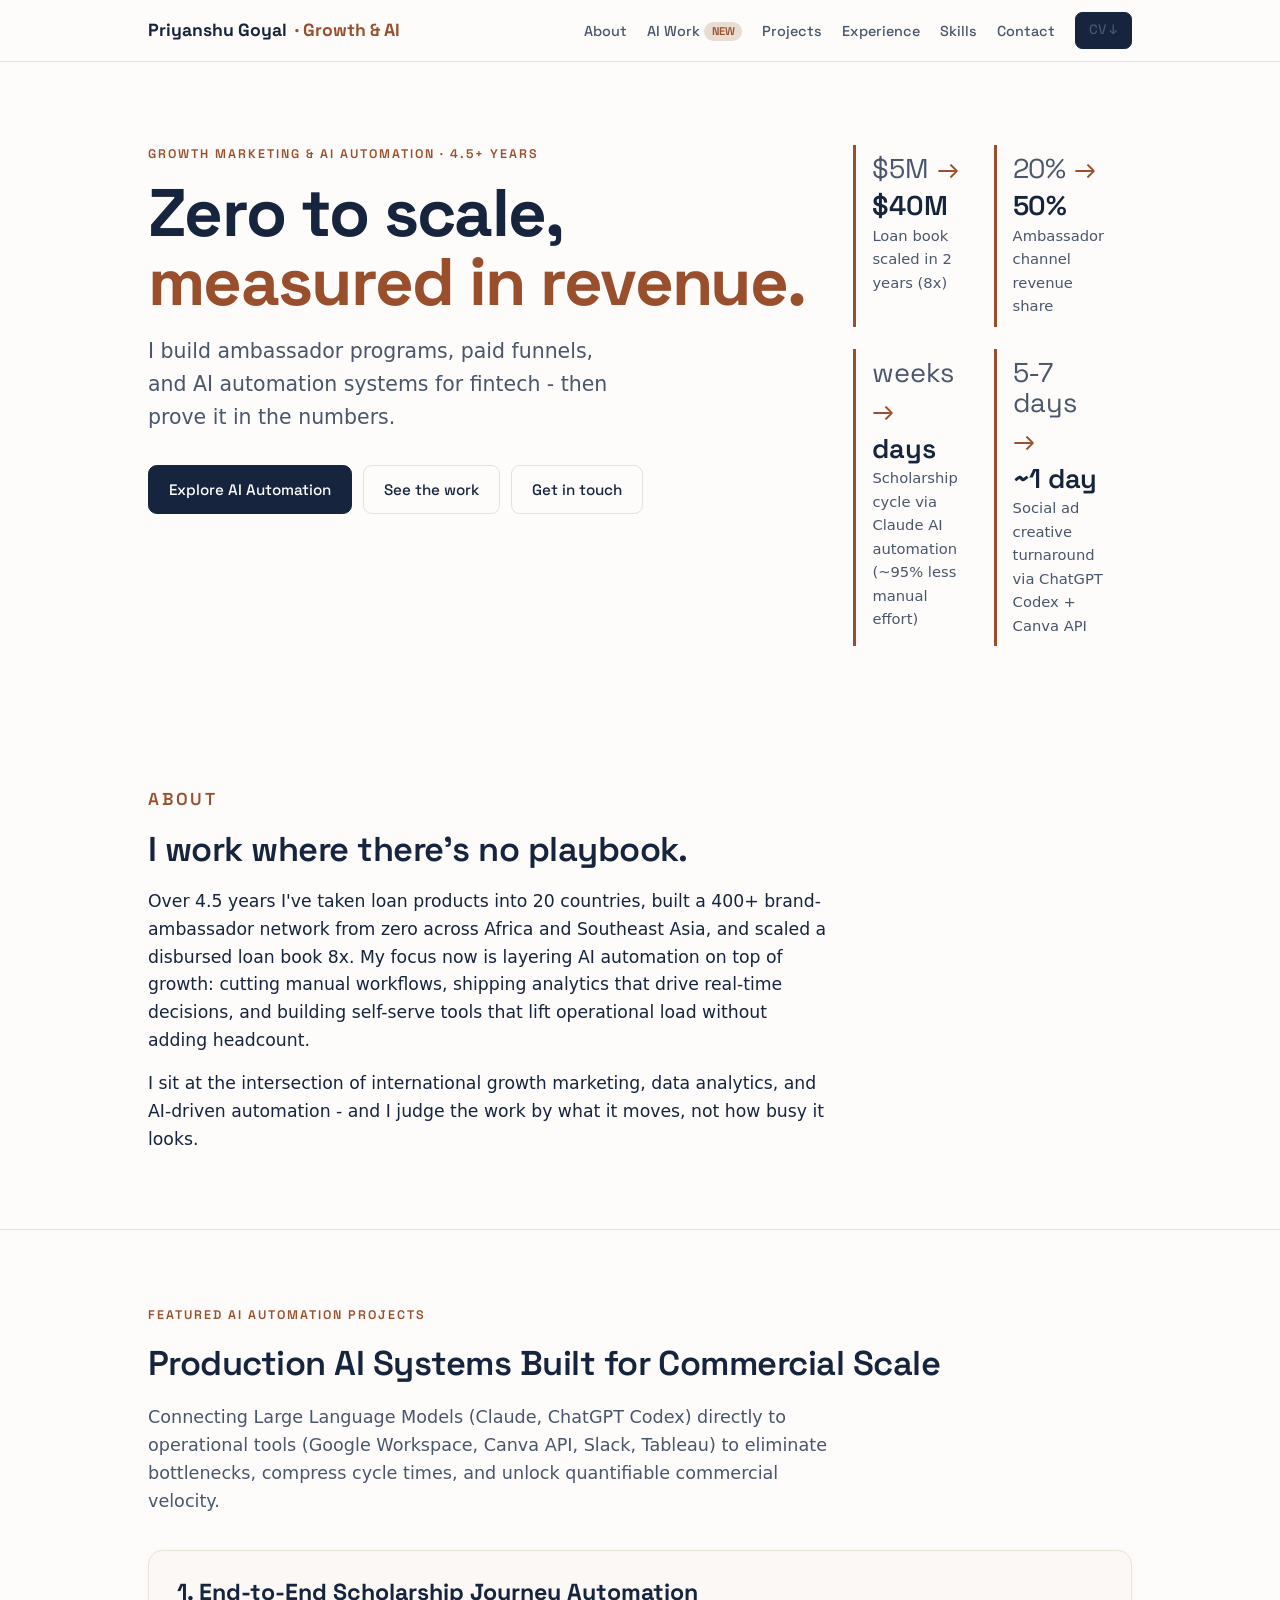
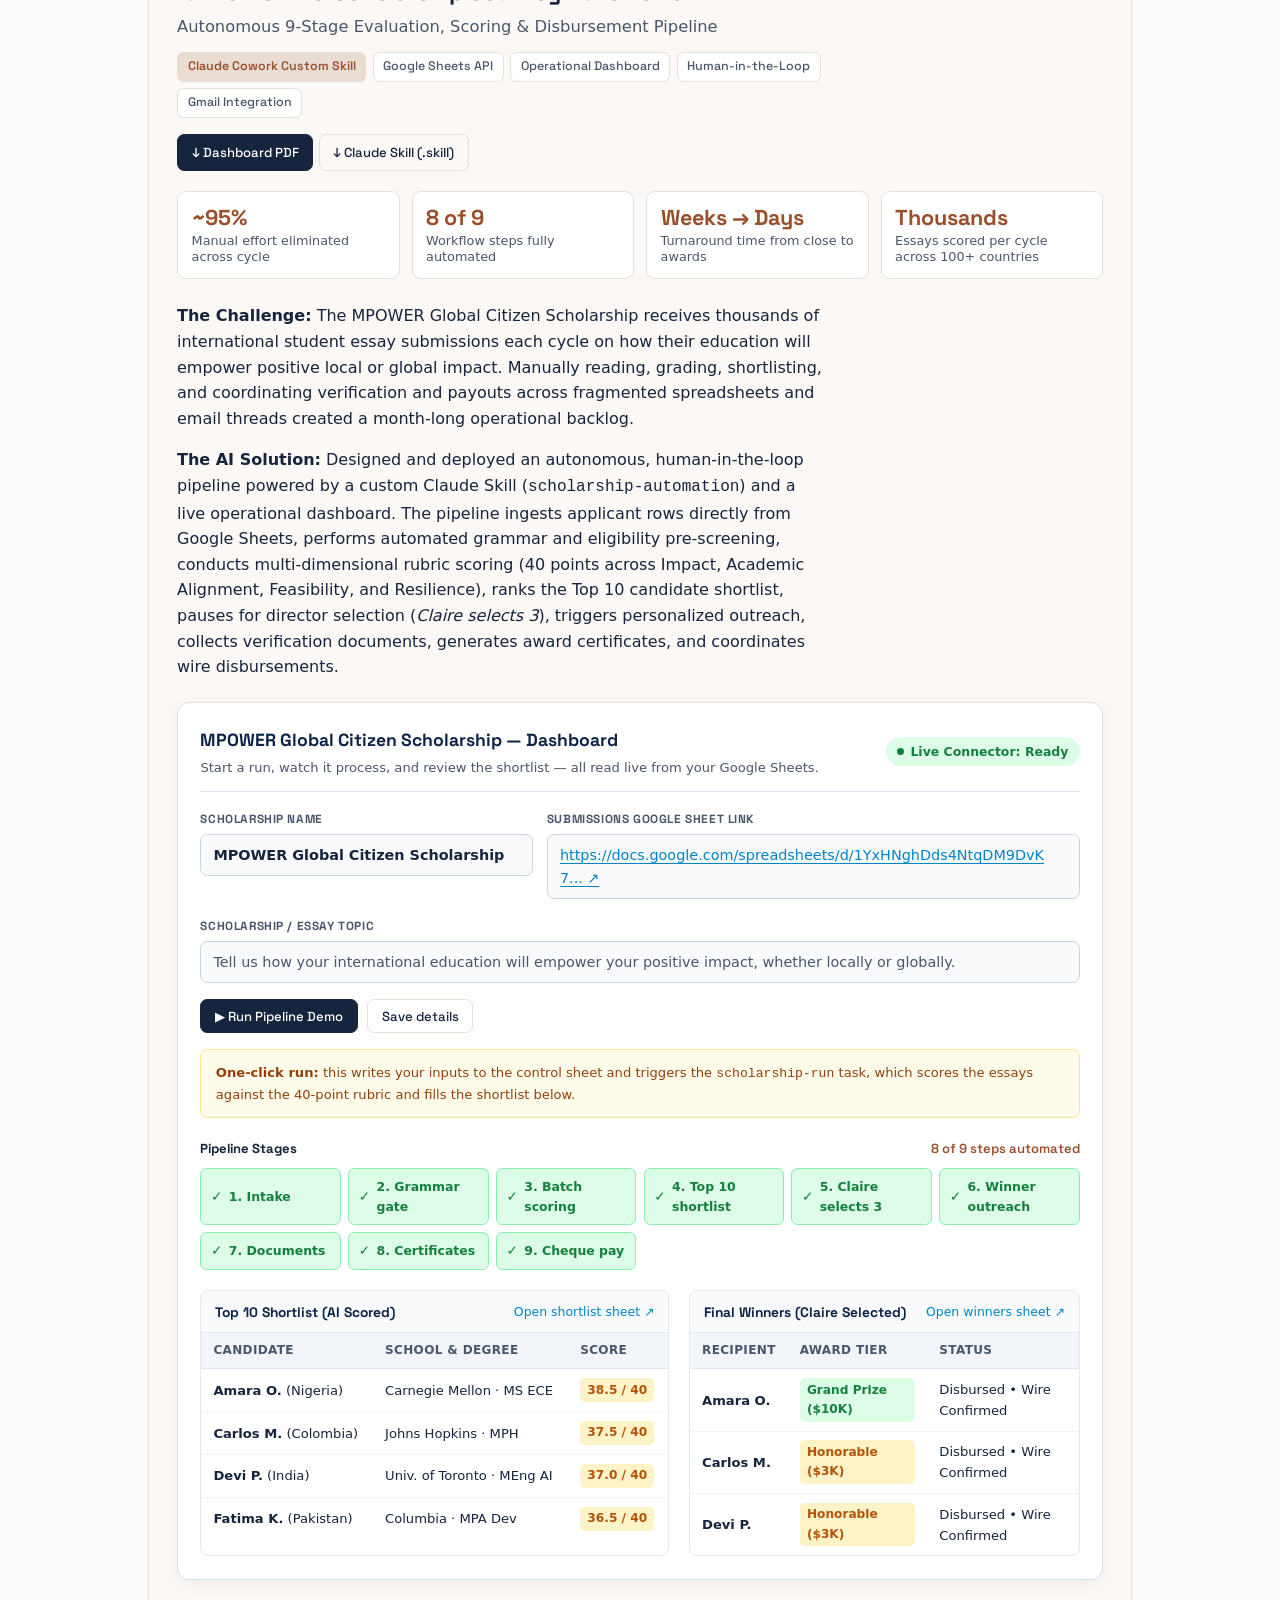
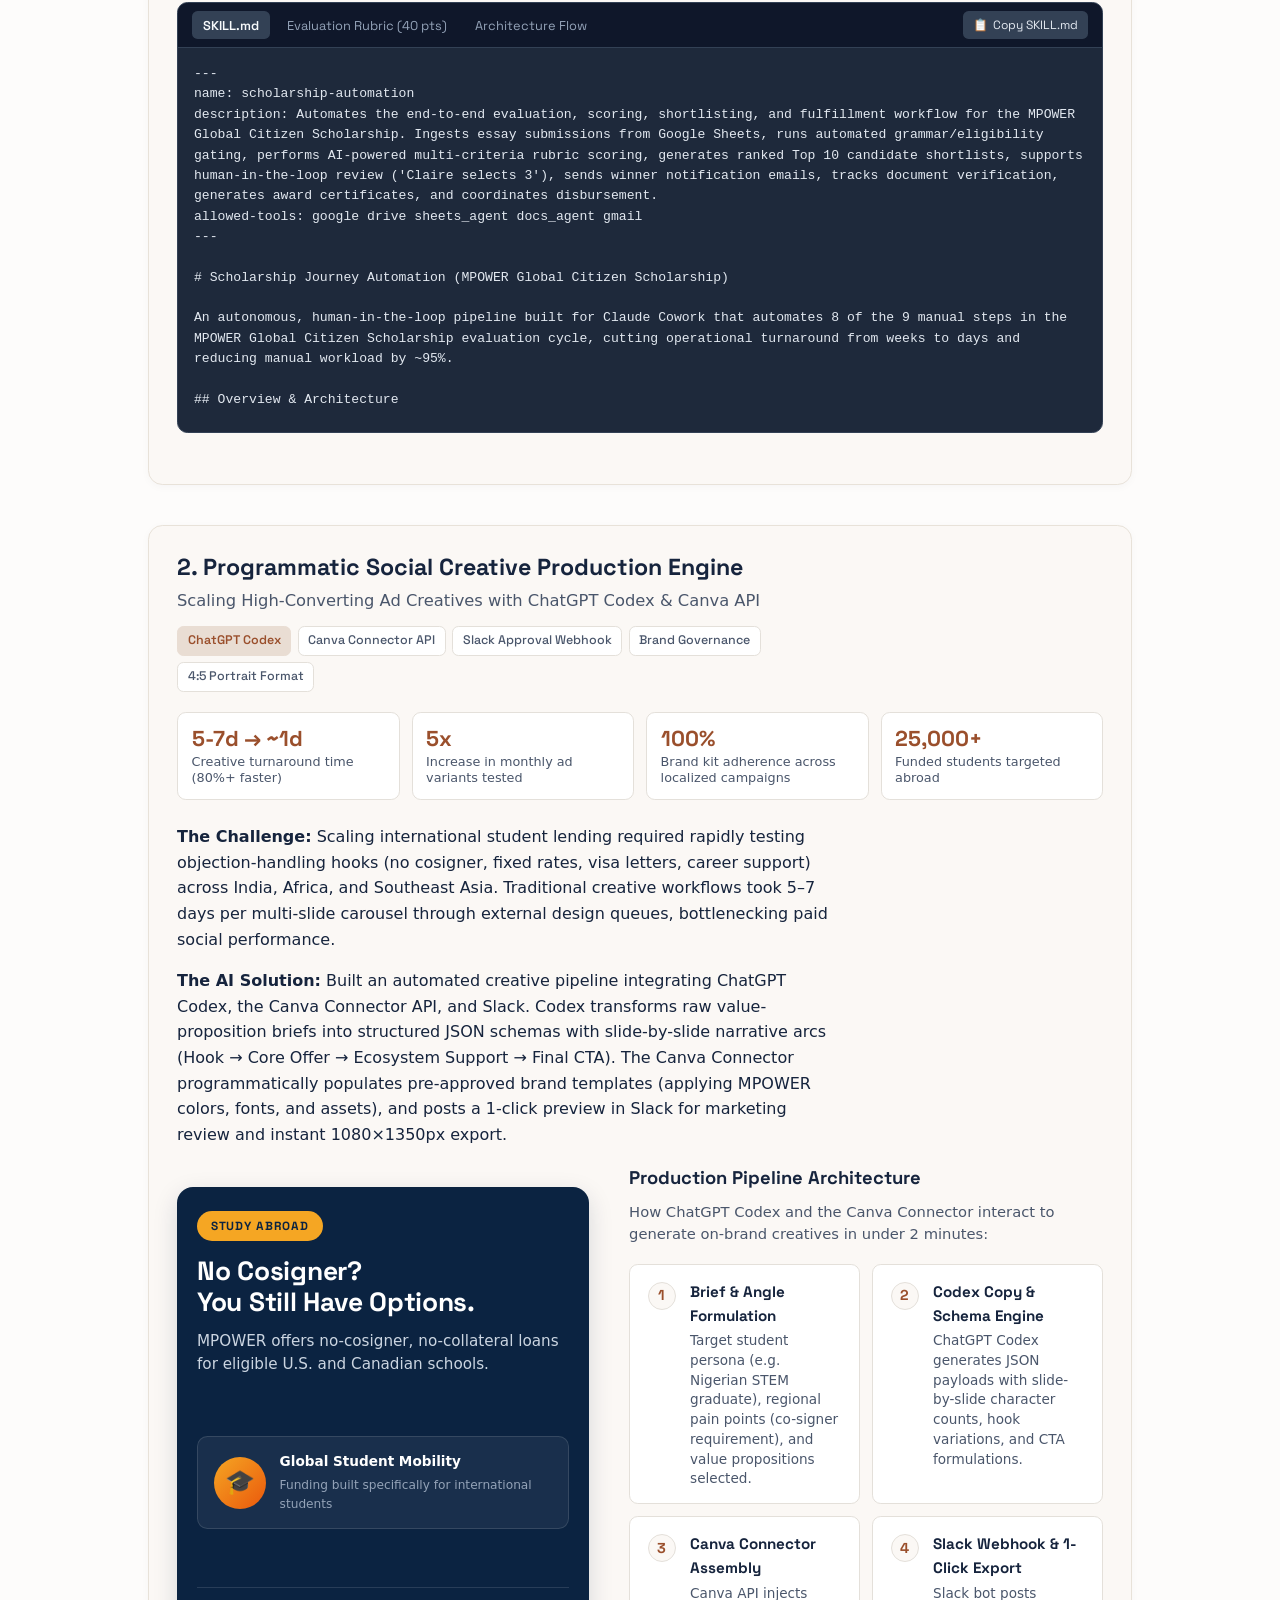
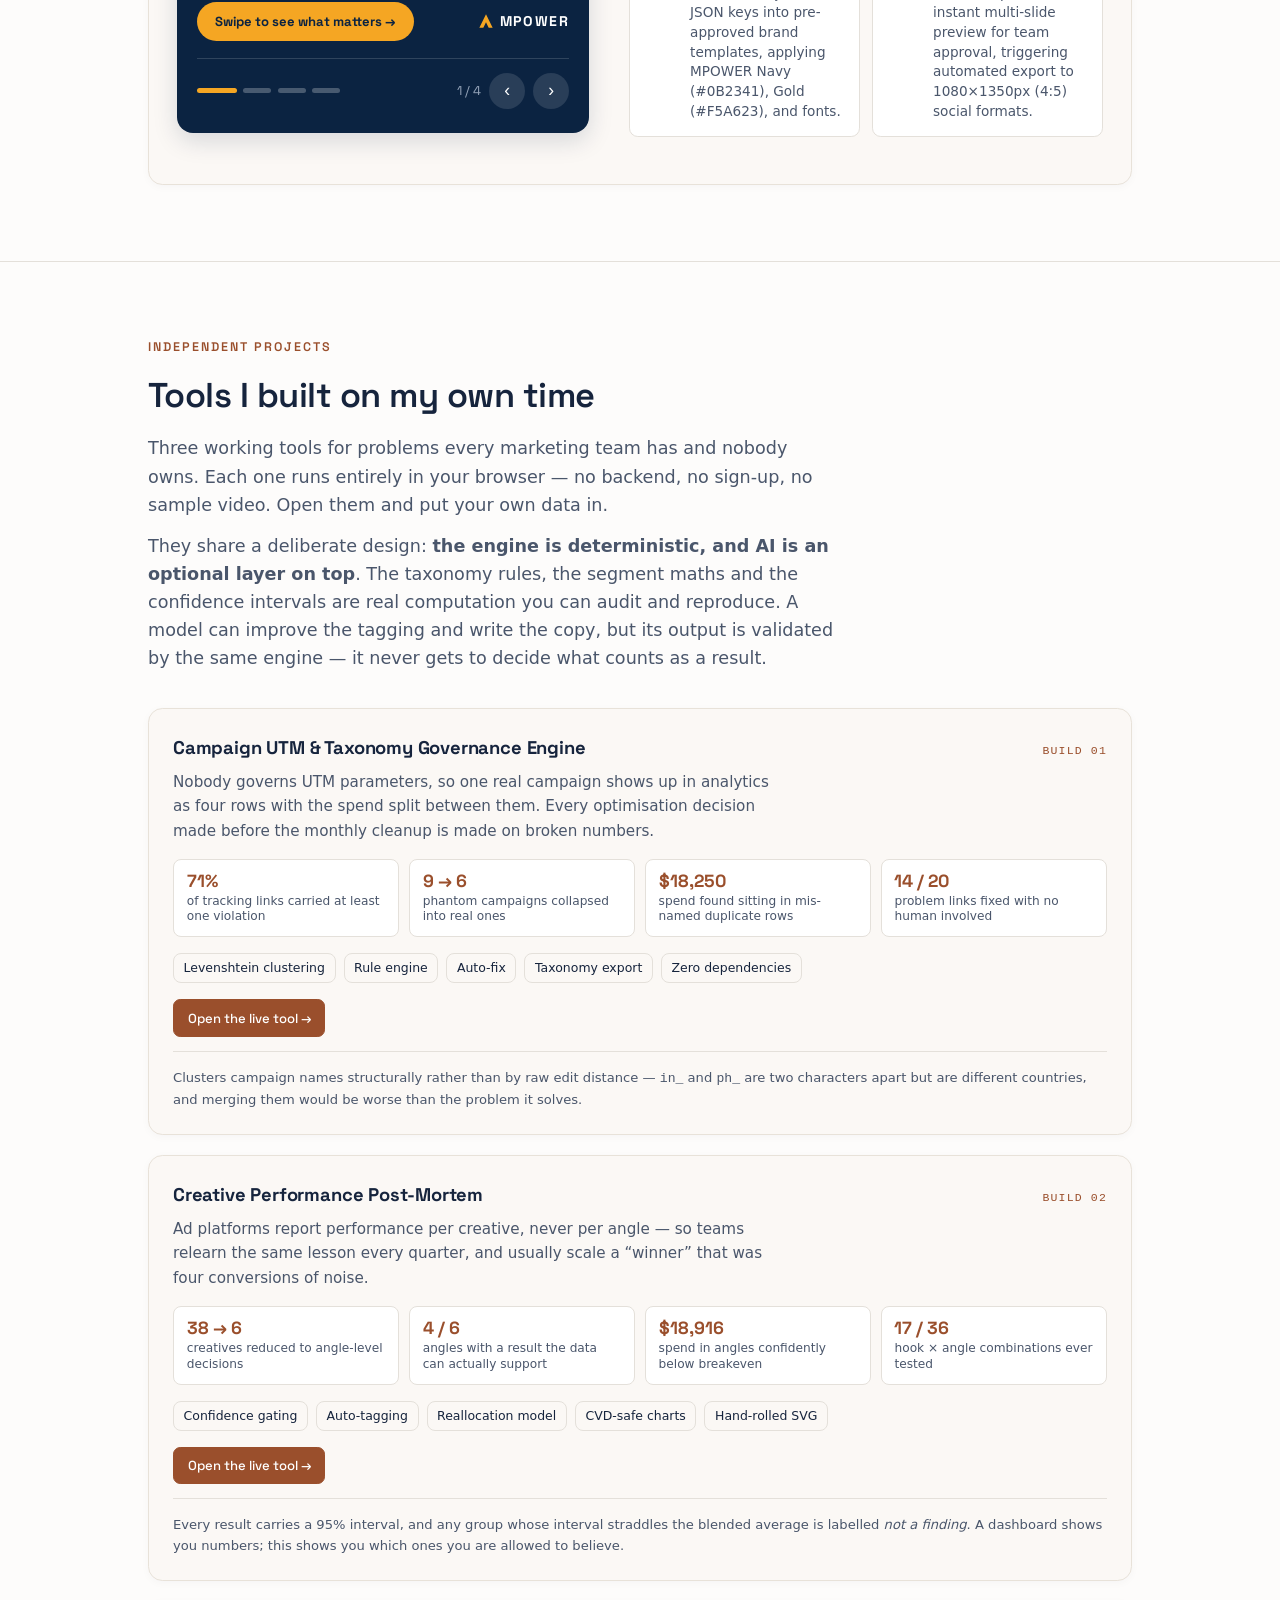
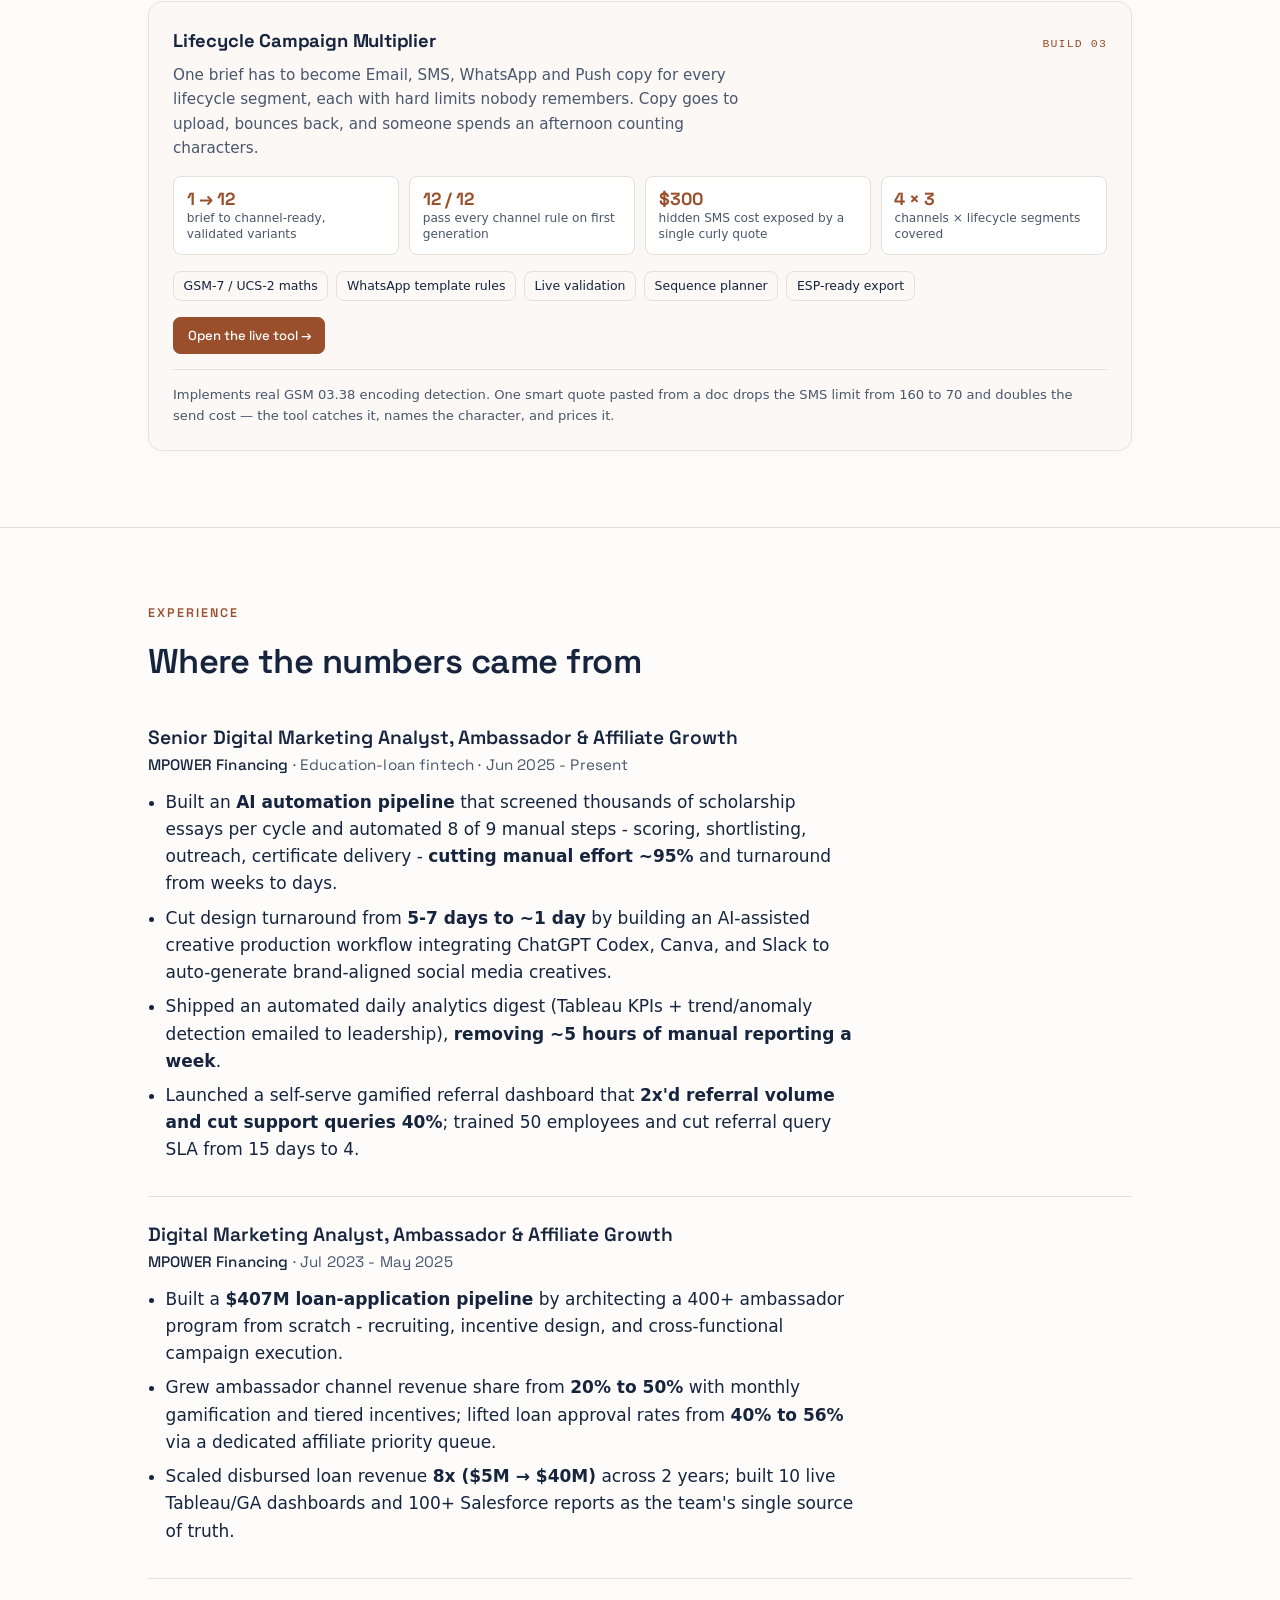
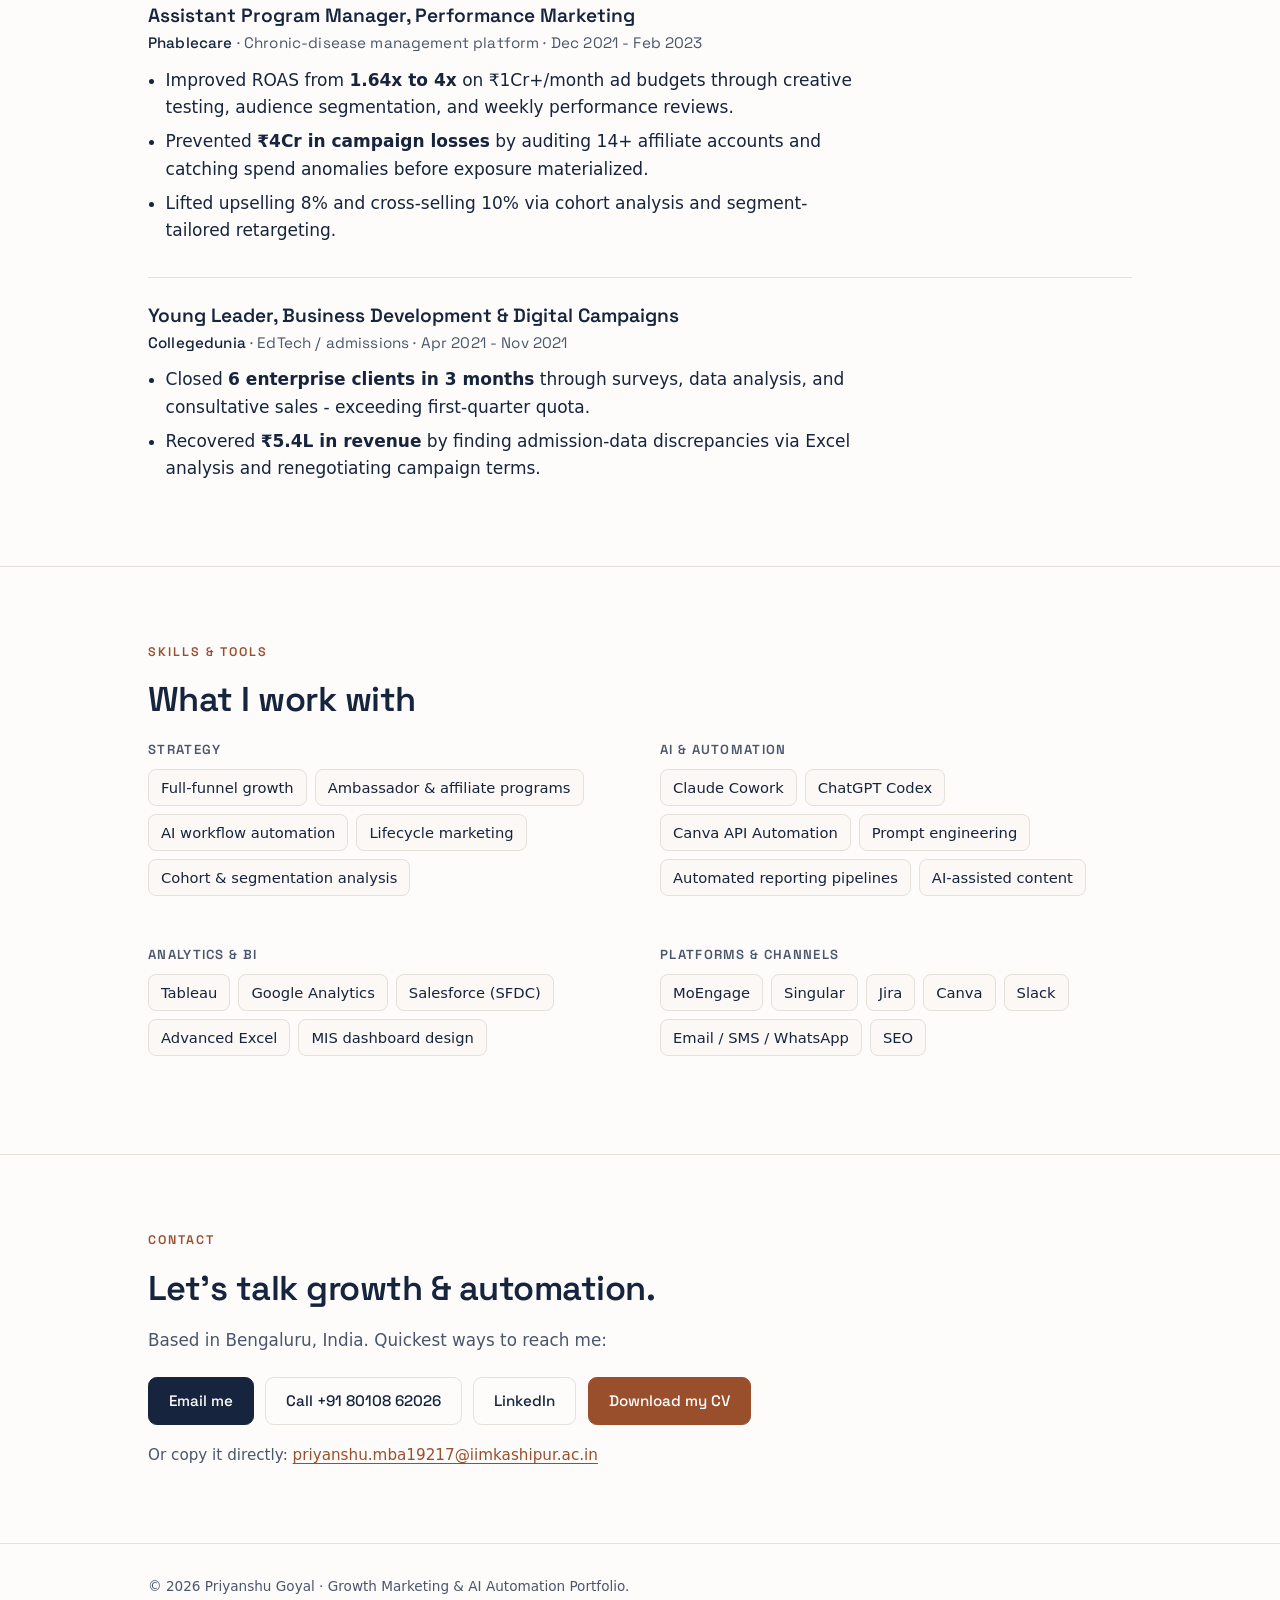
==== commit 1aea089a: "Add Independent Projects section linking the three tools" ====
--- a/index.html
+++ b/index.html
@@ -529,6 +529,45 @@
   .contact-line { color:var(--ink-soft); margin:0 0 1.4rem; font-size:1.05rem; }
   .contact-actions { display:flex; flex-wrap:wrap; gap:.7rem; }
   .contact-actions .btn { min-height:44px; }
+
+  /* ===== Independent projects ===== */
+  .tool-card {
+    background:var(--card); border:1px solid var(--card-border);
+    border-radius:.9rem; padding:1.5rem; margin-bottom:1.25rem;
+    box-shadow:0 2px 8px rgba(22,36,61,.03);
+  }
+  .tool-card:last-child { margin-bottom:0; }
+  .tool-card-top {
+    display:flex; justify-content:space-between; align-items:baseline;
+    gap:.75rem; flex-wrap:wrap; margin-bottom:.5rem;
+  }
+  .tool-card h3 {
+    font-family:var(--display); font-size:1.15rem; font-weight:700;
+    margin:0; letter-spacing:-.01em;
+  }
+  .tool-card .idx {
+    font-family:var(--mono); font-size:.72rem; color:var(--accent);
+    letter-spacing:.1em; text-transform:uppercase;
+  }
+  .tool-card .problem {
+    color:var(--ink-soft); font-size:.95rem; margin:0 0 1rem; max-width:62ch;
+  }
+  .tool-metrics {
+    display:grid; grid-template-columns:repeat(auto-fit,minmax(150px,1fr));
+    gap:.6rem; margin-bottom:1rem;
+  }
+  .tool-metric { background:#fff; border:1px solid var(--line); border-radius:.5rem; padding:.7rem .8rem; }
+  .tool-metric b {
+    display:block; font-family:var(--display); font-weight:700;
+    font-size:1.1rem; color:var(--accent); line-height:1.15; margin-bottom:.15rem;
+  }
+  .tool-metric span { font-size:.76rem; color:var(--ink-soft); line-height:1.3; display:block; }
+  .tool-card .chips { margin-bottom:1rem; }
+  .tool-card .chips li { font-size:.78rem; padding:.25rem .6rem; }
+  .tool-note {
+    font-size:.82rem; color:var(--ink-soft); margin:.9rem 0 0;
+    padding-top:.9rem; border-top:1px solid var(--line);
+  }
   .contact-fallback { margin:1.1rem 0 0; color:var(--ink-soft); font-size:.95rem; word-break:break-word; }
 
   footer { padding:2rem 0 3rem; color:var(--ink-soft); font-size:.85rem; border-top:1px solid var(--line); }
@@ -558,6 +597,7 @@
     <ul class="nav-links">
       <li><a href="#about">About</a></li>
       <li><a href="#ai-automation">AI Work <span class="badge-new">New</span></a></li>
+      <li><a href="#independent-projects">Projects</a></li>
       <li><a href="#experience">Experience</a></li>
       <li><a href="#skills">Skills</a></li>
       <li><a href="#contact">Contact</a></li>
@@ -1101,6 +1141,83 @@
     </div>
   </section>
 
+
+  <!-- ===== INDEPENDENT PROJECTS ===== -->
+  <section id="independent-projects" aria-labelledby="ip-h">
+    <div class="wrap">
+      <p class="eyebrow">Independent Projects</p>
+      <h2 id="ip-h">Tools I built on my own time</h2>
+      <p class="section-intro">Three working tools for problems every marketing team has and nobody owns. Each one runs entirely in your browser — no backend, no sign-up, no sample video. Open them and put your own data in.</p>
+      <p class="section-intro" style="margin-top:-1.4rem">They share a deliberate design: <strong>the engine is deterministic, and AI is an optional layer on top</strong>. The taxonomy rules, the segment maths and the confidence intervals are real computation you can audit and reproduce. A model can improve the tagging and write the copy, but its output is validated by the same engine — it never gets to decide what counts as a result.</p>
+      <article class="tool-card">
+        <div class="tool-card-top">
+          <h3>Campaign UTM &amp; Taxonomy Governance Engine</h3>
+          <span class="idx">Build 01</span>
+        </div>
+        <p class="problem">Nobody governs UTM parameters, so one real campaign shows up in analytics as four rows with the spend split between them. Every optimisation decision made before the monthly cleanup is made on broken numbers.</p>
+        <div class="tool-metrics">
+          <div class="tool-metric"><b>71%</b><span>of tracking links carried at least one violation</span></div>
+          <div class="tool-metric"><b>9 &rarr; 6</b><span>phantom campaigns collapsed into real ones</span></div>
+          <div class="tool-metric"><b>$18,250</b><span>spend found sitting in mis-named duplicate rows</span></div>
+          <div class="tool-metric"><b>14 / 20</b><span>problem links fixed with no human involved</span></div>
+        </div>
+        <ul class="chips">
+          <li>Levenshtein clustering</li>
+          <li>Rule engine</li>
+          <li>Auto-fix</li>
+          <li>Taxonomy export</li>
+          <li>Zero dependencies</li>
+        </ul>
+        <a class="btn btn-accent btn-sm" href="tools/utm-governance.html">Open the live tool &rarr;</a>
+        <p class="tool-note">Clusters campaign names structurally rather than by raw edit distance — <code>in_</code> and <code>ph_</code> are two characters apart but are different countries, and merging them would be worse than the problem it solves.</p>
+      </article>
+      <article class="tool-card">
+        <div class="tool-card-top">
+          <h3>Creative Performance Post-Mortem</h3>
+          <span class="idx">Build 02</span>
+        </div>
+        <p class="problem">Ad platforms report performance per creative, never per angle — so teams relearn the same lesson every quarter, and usually scale a “winner” that was four conversions of noise.</p>
+        <div class="tool-metrics">
+          <div class="tool-metric"><b>38 &rarr; 6</b><span>creatives reduced to angle-level decisions</span></div>
+          <div class="tool-metric"><b>4 / 6</b><span>angles with a result the data can actually support</span></div>
+          <div class="tool-metric"><b>$18,916</b><span>spend in angles confidently below breakeven</span></div>
+          <div class="tool-metric"><b>17 / 36</b><span>hook &times; angle combinations ever tested</span></div>
+        </div>
+        <ul class="chips">
+          <li>Confidence gating</li>
+          <li>Auto-tagging</li>
+          <li>Reallocation model</li>
+          <li>CVD-safe charts</li>
+          <li>Hand-rolled SVG</li>
+        </ul>
+        <a class="btn btn-accent btn-sm" href="tools/creative-angle-miner.html">Open the live tool &rarr;</a>
+        <p class="tool-note">Every result carries a 95% interval, and any group whose interval straddles the blended average is labelled <em>not a finding</em>. A dashboard shows you numbers; this shows you which ones you are allowed to believe.</p>
+      </article>
+      <article class="tool-card">
+        <div class="tool-card-top">
+          <h3>Lifecycle Campaign Multiplier</h3>
+          <span class="idx">Build 03</span>
+        </div>
+        <p class="problem">One brief has to become Email, SMS, WhatsApp and Push copy for every lifecycle segment, each with hard limits nobody remembers. Copy goes to upload, bounces back, and someone spends an afternoon counting characters.</p>
+        <div class="tool-metrics">
+          <div class="tool-metric"><b>1 &rarr; 12</b><span>brief to channel-ready, validated variants</span></div>
+          <div class="tool-metric"><b>12 / 12</b><span>pass every channel rule on first generation</span></div>
+          <div class="tool-metric"><b>$300</b><span>hidden SMS cost exposed by a single curly quote</span></div>
+          <div class="tool-metric"><b>4 &times; 3</b><span>channels &times; lifecycle segments covered</span></div>
+        </div>
+        <ul class="chips">
+          <li>GSM-7 / UCS-2 maths</li>
+          <li>WhatsApp template rules</li>
+          <li>Live validation</li>
+          <li>Sequence planner</li>
+          <li>ESP-ready export</li>
+        </ul>
+        <a class="btn btn-accent btn-sm" href="tools/lifecycle-multiplier.html">Open the live tool &rarr;</a>
+        <p class="tool-note">Implements real GSM 03.38 encoding detection. One smart quote pasted from a doc drops the SMS limit from 160 to 70 and doubles the send cost — the tool catches it, names the character, and prices it.</p>
+      </article>
+    </div>
+  </section>
+
   <!-- ===== EXPERIENCE ===== -->
   <section id="experience" aria-labelledby="exp-h">
     <div class="wrap">
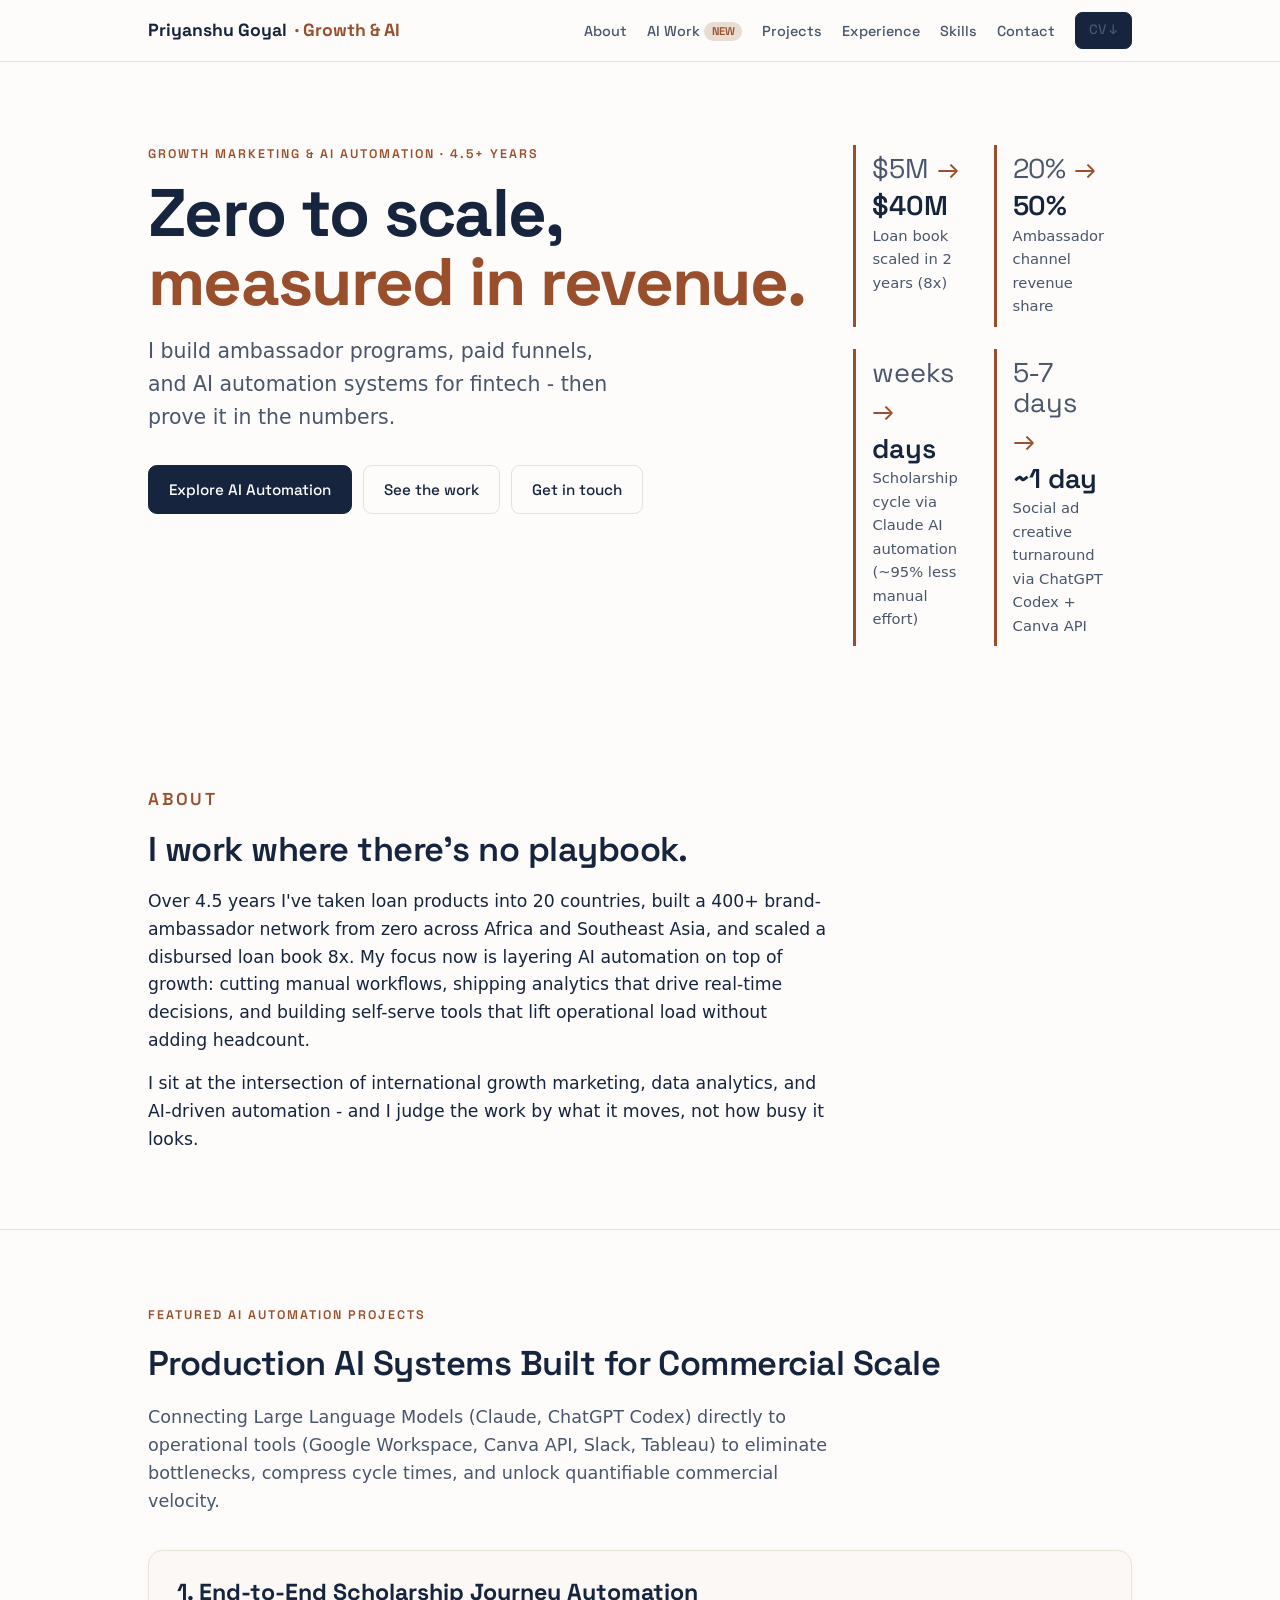
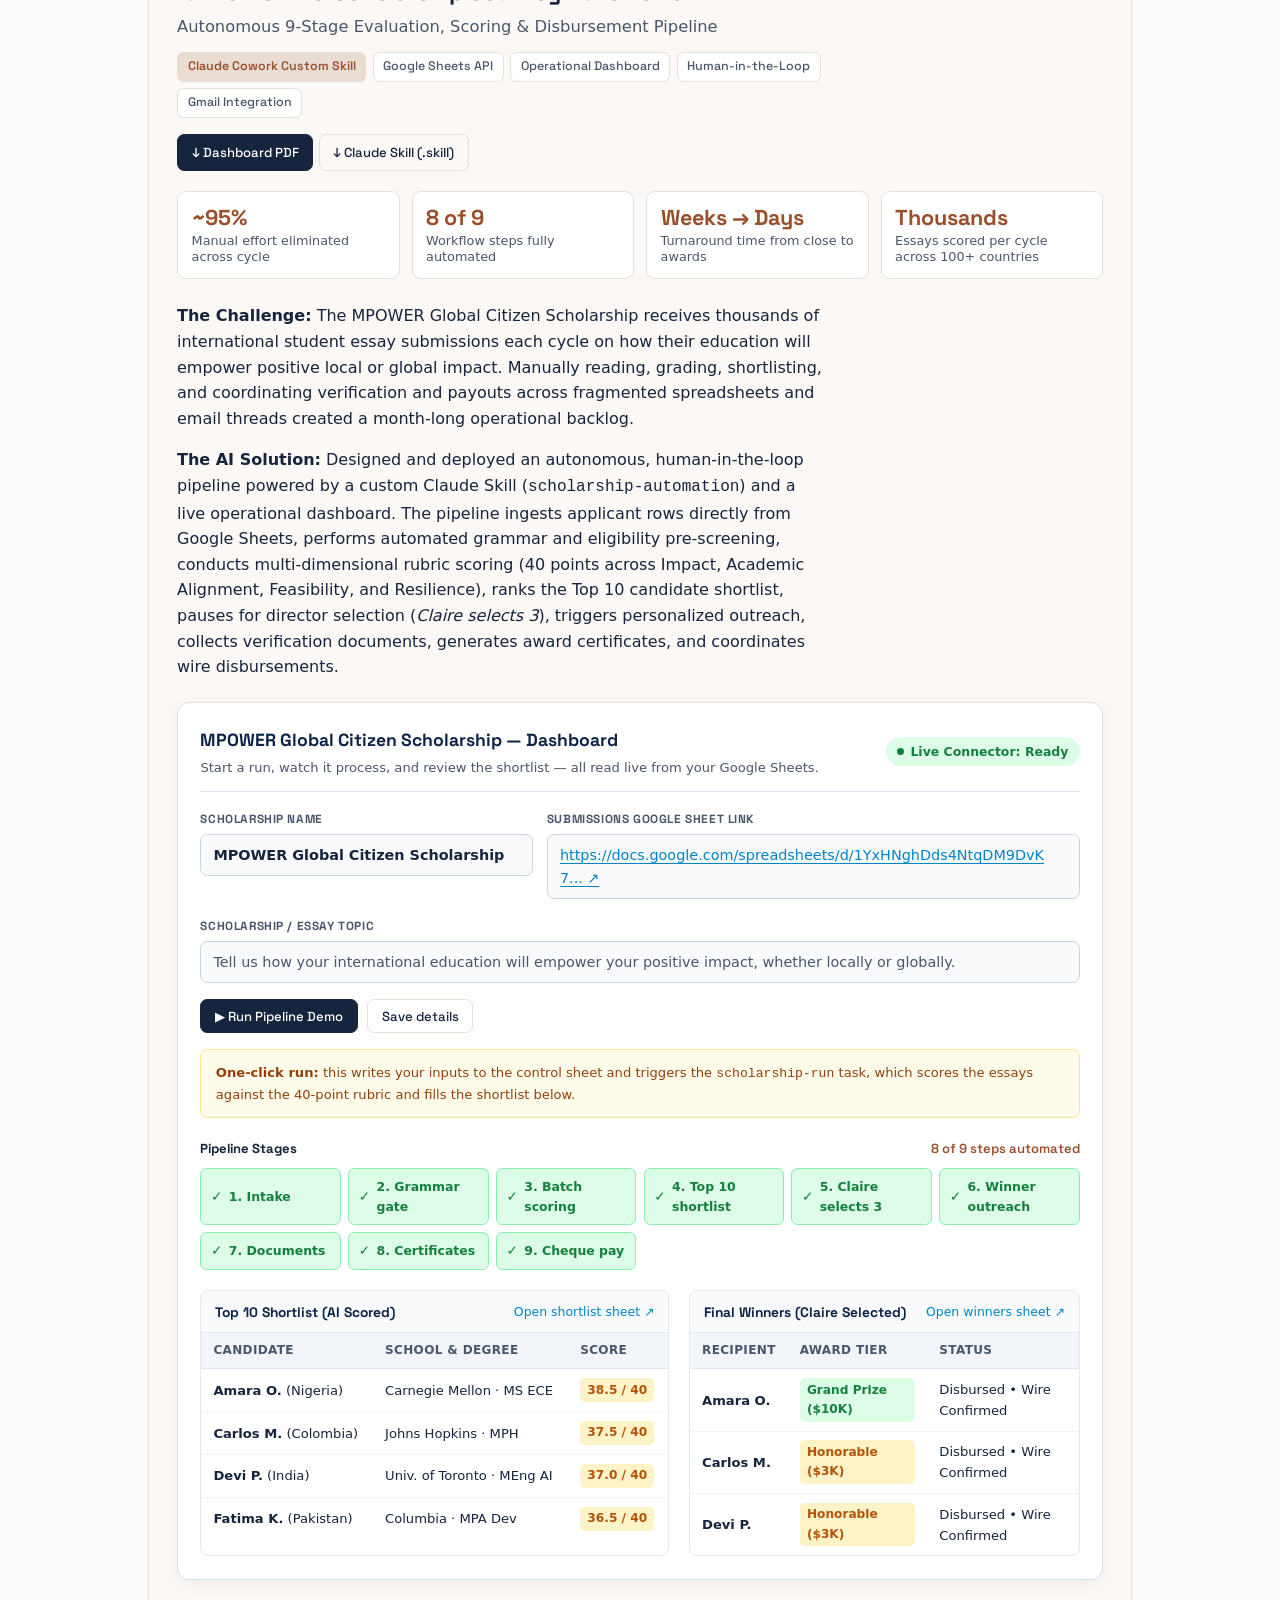
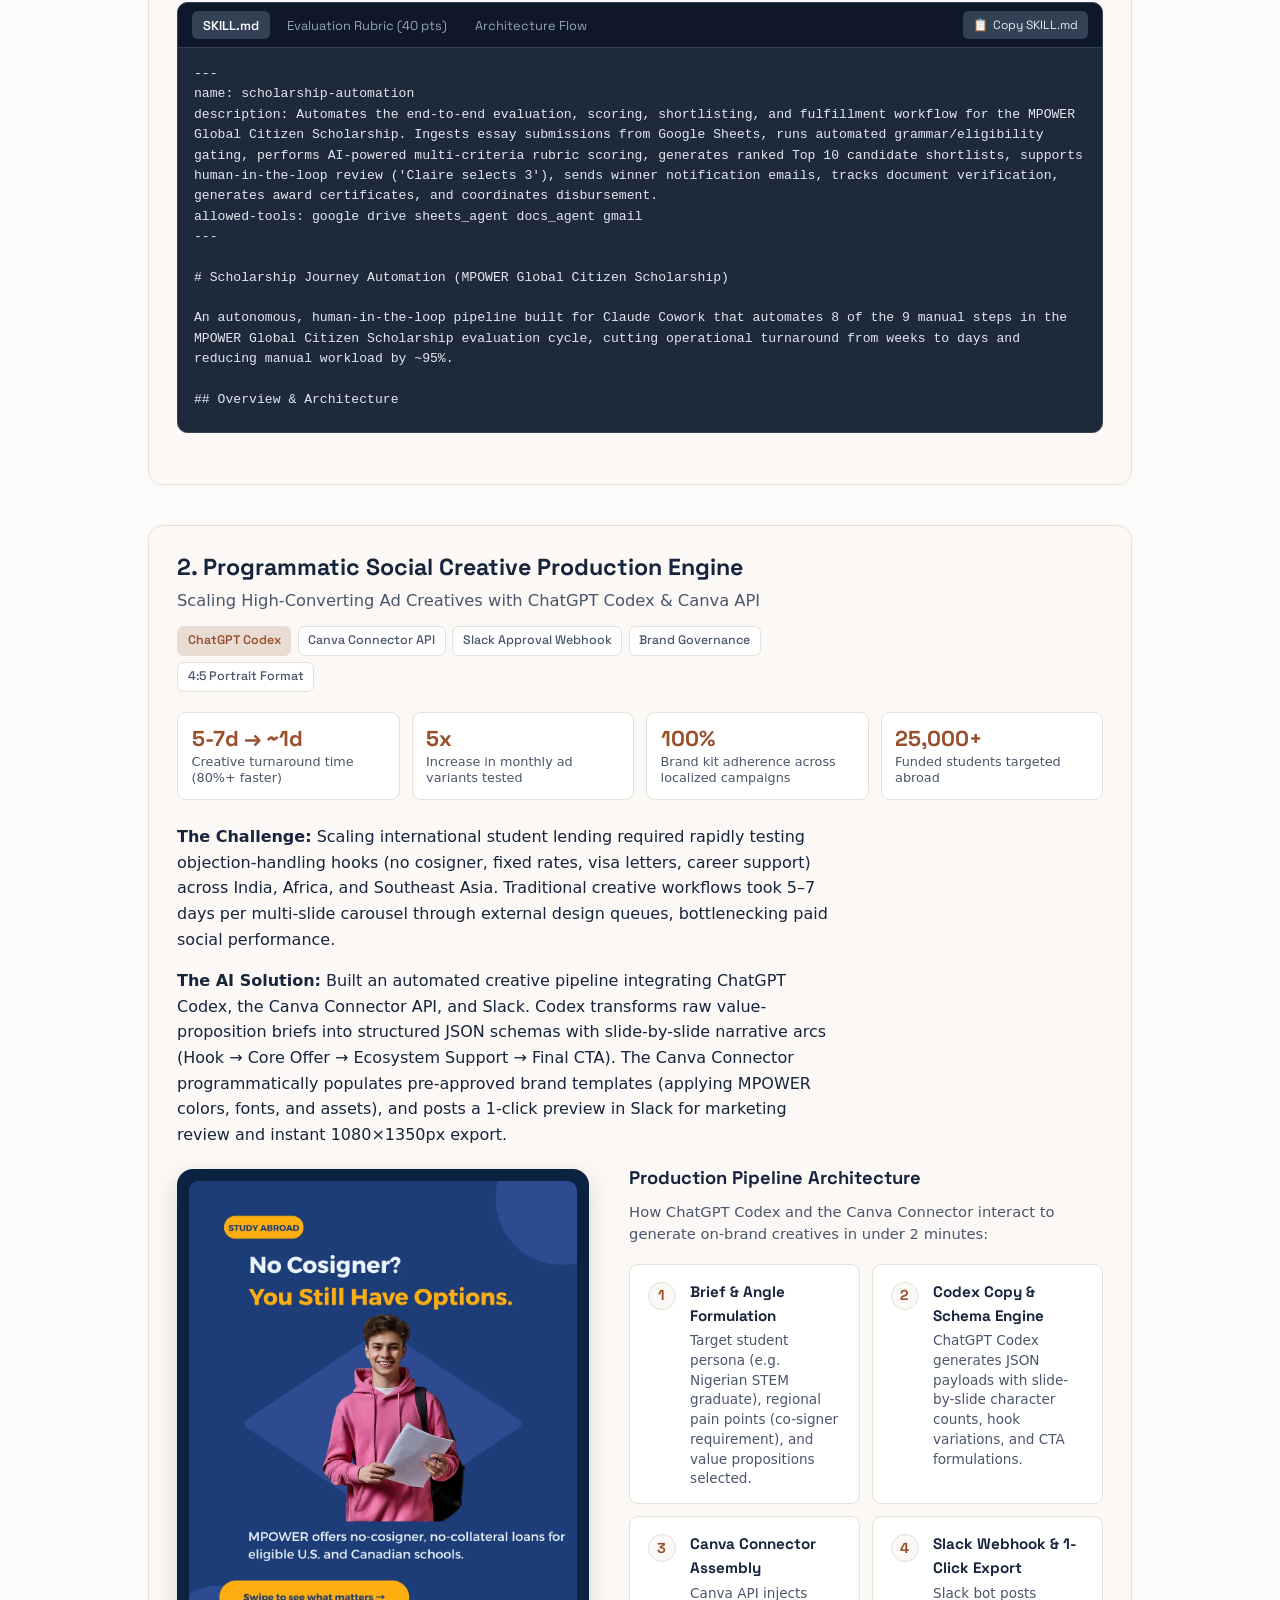
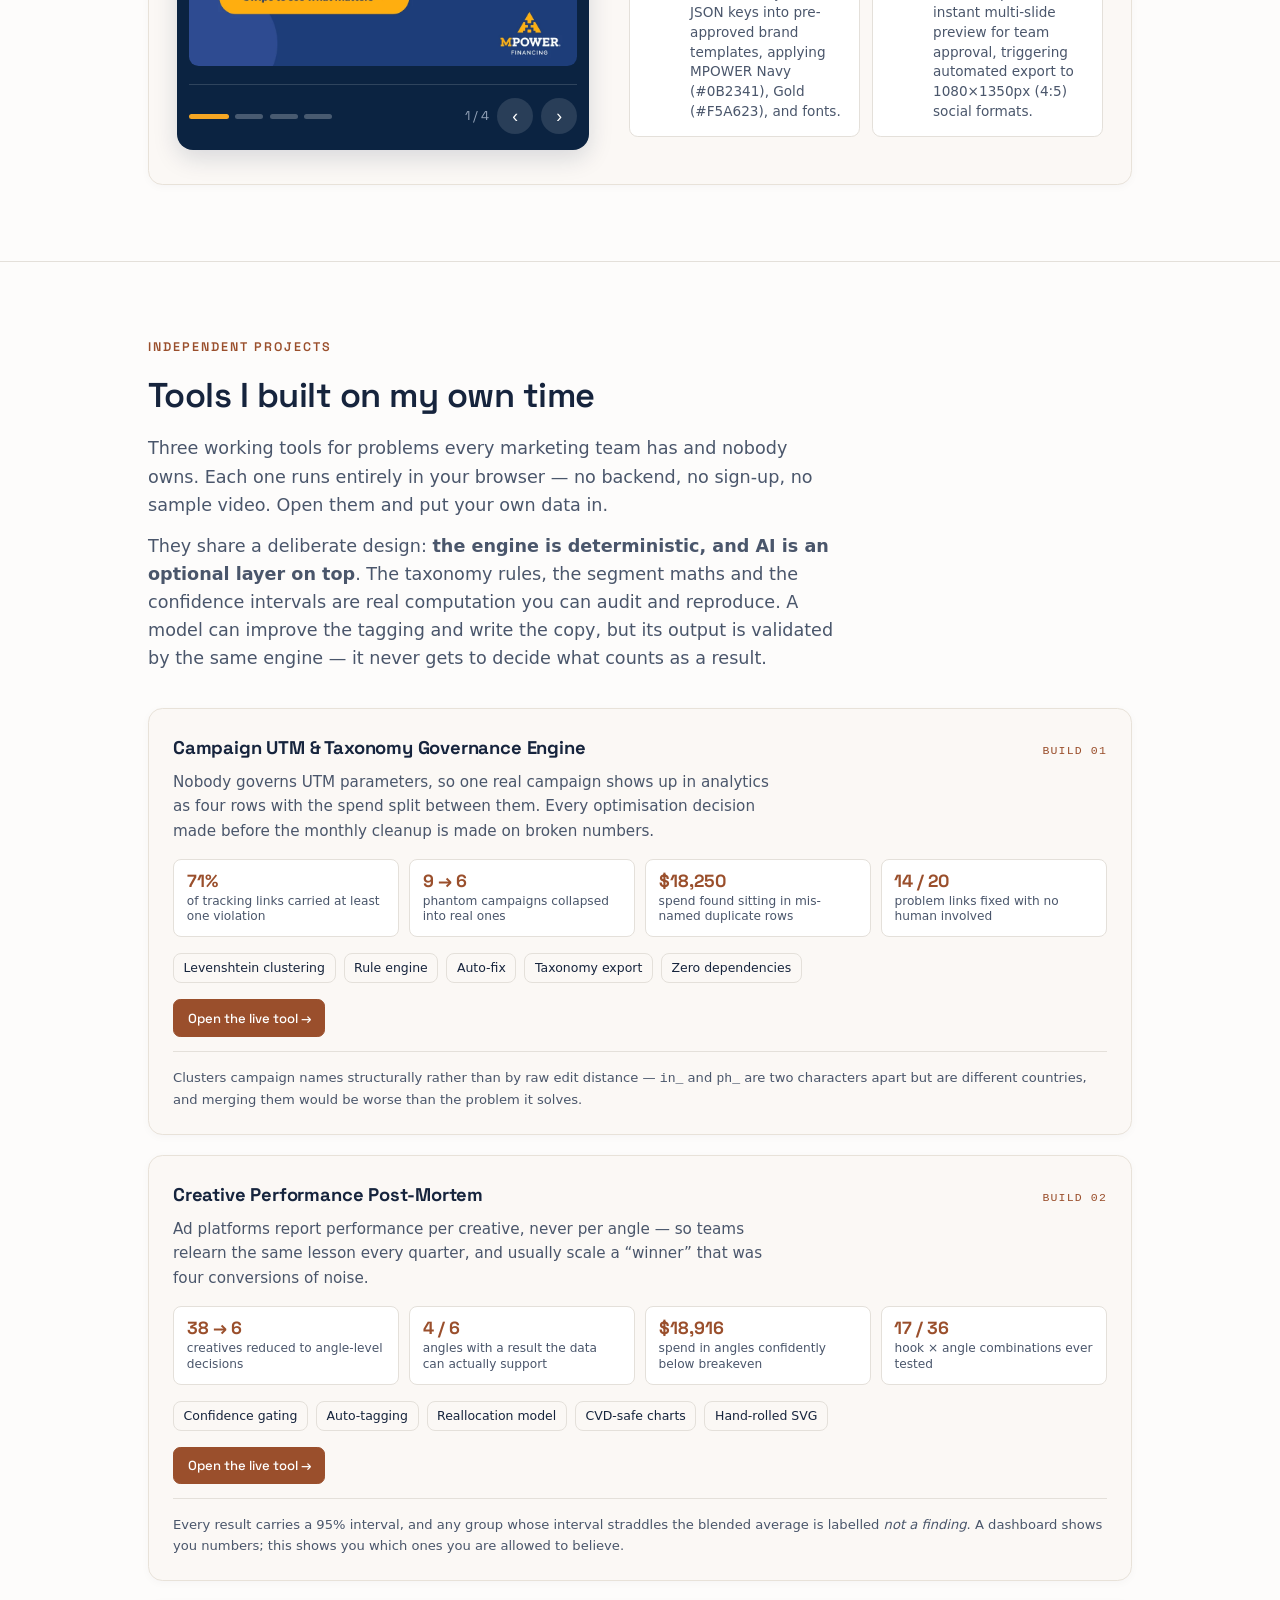
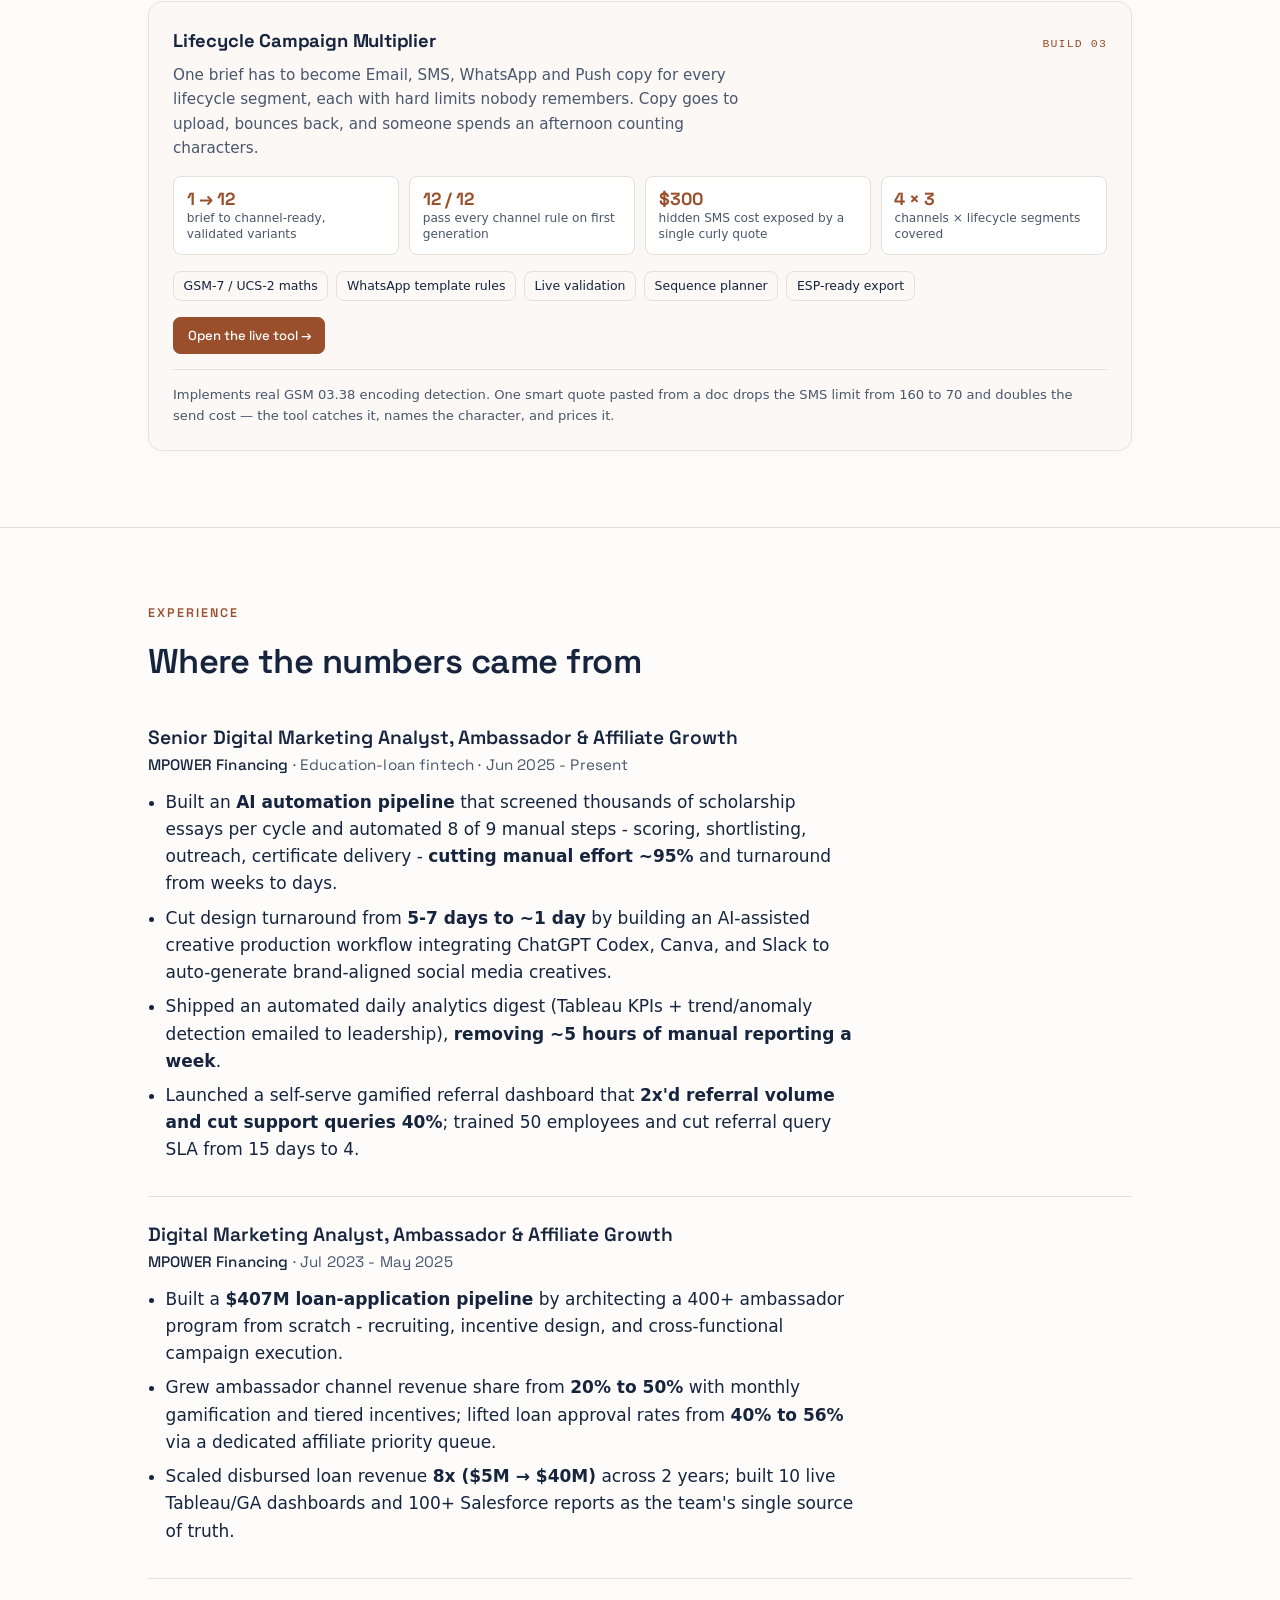
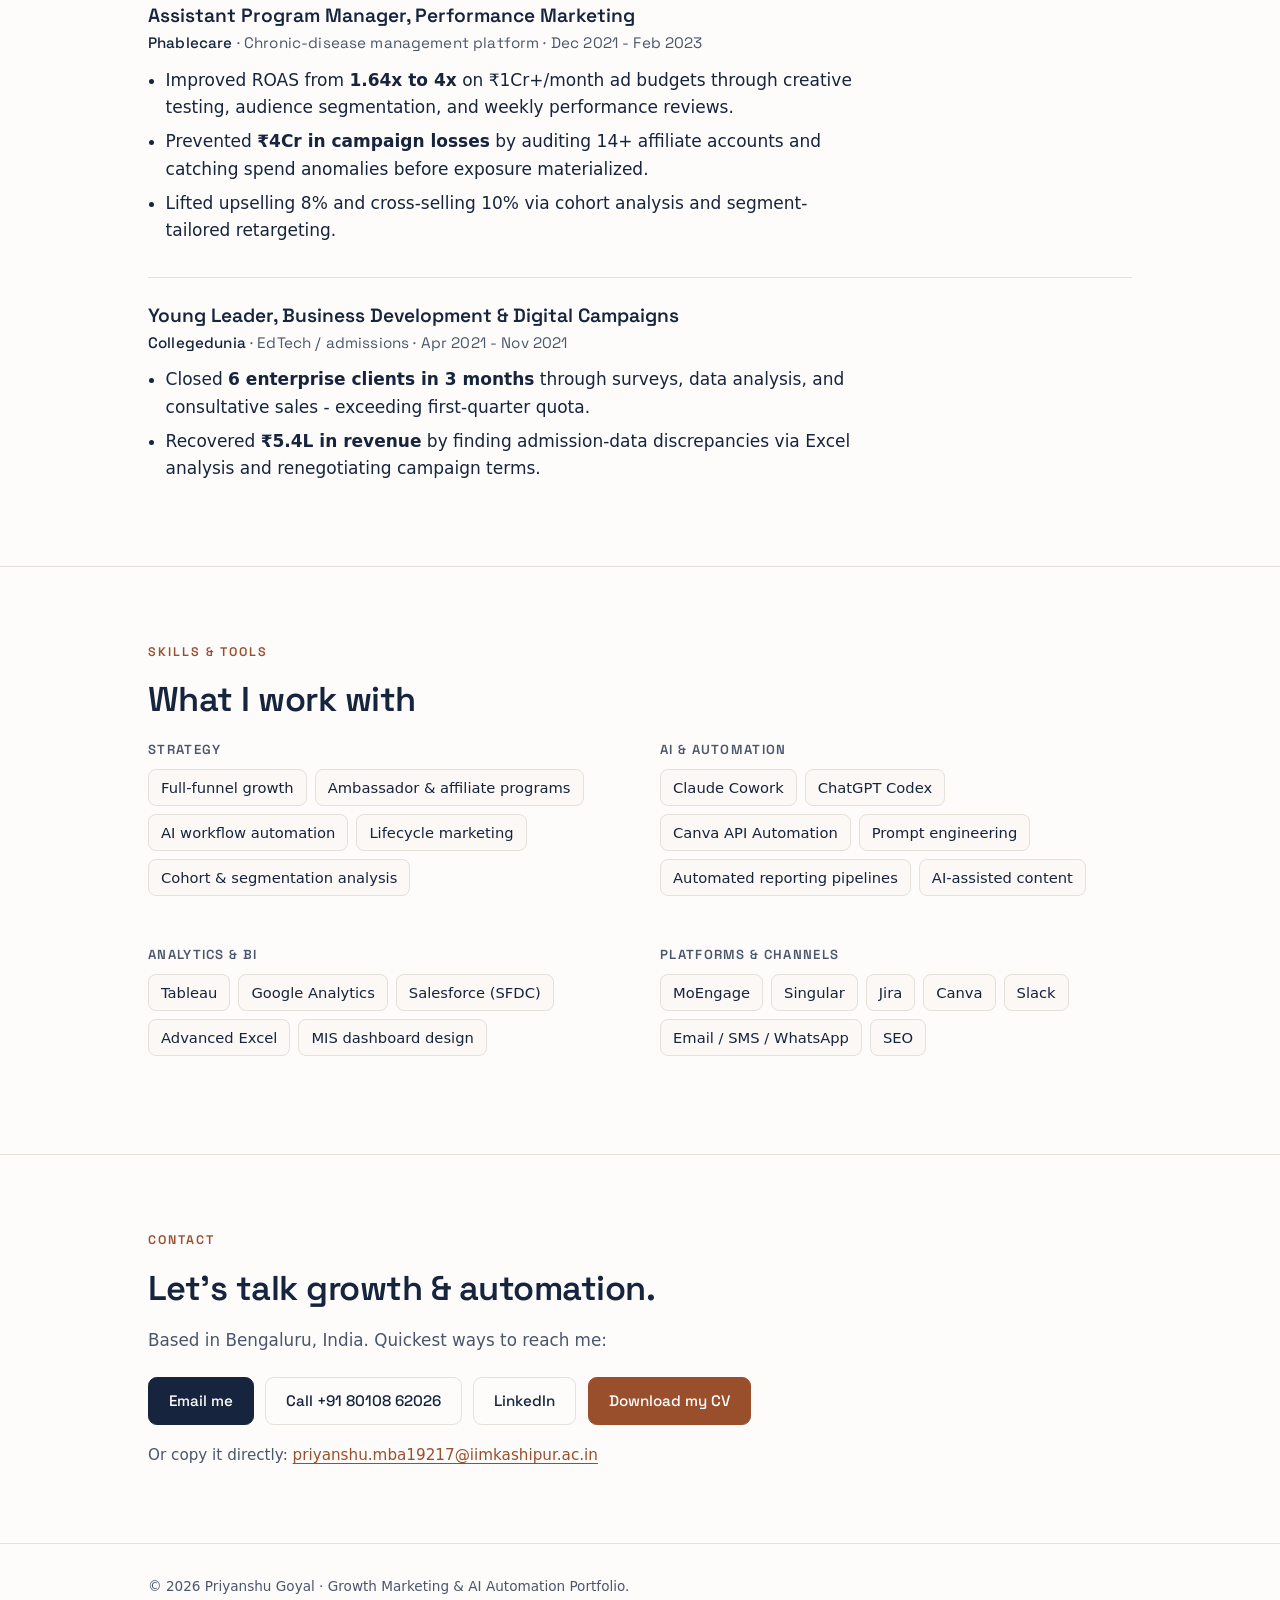
==== commit 5b7b1ece: "Show real carousel creatives instead of HTML mockups" ====
--- a/index.html
+++ b/index.html
@@ -376,7 +376,7 @@
   .carousel-container {
     background:#0B2341;
     border-radius:1rem;
-    padding:1.5rem 1.25rem;
+    padding:.75rem .75rem 1rem;
     color:#fff;
     box-shadow:0 8px 24px rgba(11, 35, 65, 0.15);
     position:relative;
@@ -384,15 +384,20 @@
   }
   .carousel-slide-view {
     position:relative;
-    min-height:430px;
-    display:flex; flex-direction:column; justify-content:space-between;
+    /* The slides are real 1080x1350 exports, so the image sets the height
+       instead of a hard-coded min-height that would letterbox them. */
+    aspect-ratio: 4 / 5;
   }
   .carousel-slide {
     display:none; flex-direction:column; justify-content:space-between;
     animation:fadeIn .3s ease forwards;
   }
   .carousel-slide.active {
-    display:flex; min-height:430px;
+    display:block;
+  }
+  .carousel-slide img {
+    width:100%; height:auto; display:block;
+    border-radius:.6rem; background:#0B2341;
   }
   @keyframes fadeIn {
     from { opacity:0.3; transform:translateY(4px); }
@@ -991,88 +996,25 @@
           <div>
             <div class="carousel-container" aria-label="MPOWER Ad Creative Carousel">
               <div class="carousel-slide-view">
-                <!-- Slide 1: Hook -->
+                <!-- Slide 1 -->
                 <div class="carousel-slide active" id="c-slide-1">
-                  <div>
-                    <span class="slide-header-badge">Study Abroad</span>
-                    <h4 class="slide-title">No Cosigner?<br>You Still Have Options.</h4>
-                    <p class="slide-desc">MPOWER offers no-cosigner, no-collateral loans for eligible U.S. and Canadian schools.</p>
-                  </div>
-                  
-                  <div class="slide-visual-box">
-                    <div class="visual-avatar-mock">&#127891;</div>
-                    <div class="visual-text-mock">
-                      <h6>Global Student Mobility</h6>
-                      <p>Funding built specifically for international students</p>
-                    </div>
-                  </div>
-
-                  <div class="slide-cta-banner">
-                    <span class="slide-cta-btn">Swipe to see what matters &rarr;</span>
-                    <span class="mpower-logo-text">
-                      <svg viewBox="0 0 24 24"><path d="M12 2L2 22h6l4-8 4 8h6L12 2z"/></svg> MPOWER
-                    </span>
-                  </div>
+                  <img src="assets/creative-engine/slide-1-hook.webp" width="1080" height="1350" loading="eager" decoding="async"
+                       alt="Slide 1 of 4: navy MPOWER ad creative with a Study Abroad badge, the headline “No Cosigner? You Still Have Options.”, a smiling student holding documents, and a “Swipe to see what matters” call to action.">
                 </div>
-
-                <!-- Slide 2: Offer -->
+                <!-- Slide 2 -->
                 <div class="carousel-slide" id="c-slide-2">
-                  <div>
-                    <div class="slide-tag-text">Start here</div>
-                    <h4 class="slide-title">Funding that fits your life <span class="highlight-gold">&#10003;</span></h4>
-                    <ul class="slide-bullets">
-                      <li><span class="check">&#10003;</span> <b>No cosigner or collateral:</b> funding for eligible U.S. &amp; Canadian schools.</li>
-                      <li><span class="check">&#10003;</span> <b>Borrow for your degree:</b> request US$2,001&ndash;US$100,000.</li>
-                      <li><span class="check">&#10003;</span> <b>Fixed rates:</b> your rate stays the same over time.</li>
-                      <li><span class="check">&#10003;</span> <b>No prepayment fees</b> when you pay early.</li>
-                    </ul>
-                  </div>
-
-                  <div class="slide-cta-banner">
-                    <span style="font-size:.78rem; color:#94A3B8;">Slide 2 of 4 &middot; Core Terms</span>
-                    <span class="mpower-logo-text">
-                      <svg viewBox="0 0 24 24"><path d="M12 2L2 22h6l4-8 4 8h6L12 2z"/></svg> MPOWER
-                    </span>
-                  </div>
+                  <img src="assets/creative-engine/slide-2-offer.webp" width="1080" height="1350" loading="eager" decoding="async"
+                       alt="Slide 2 of 4: “Funding that fits your life” — no cosigner or collateral, US$2,001 to US$100,000, fixed rates, and no prepayment fees.">
                 </div>
-
-                <!-- Slide 3: Support -->
+                <!-- Slide 3 -->
                 <div class="carousel-slide" id="c-slide-3">
-                  <div>
-                    <div class="slide-tag-text">Beyond the loan</div>
-                    <h4 class="slide-title">Support that helps you succeed</h4>
-                    <ul class="slide-bullets">
-                      <li><span class="check">&#10003;</span> <b>Visa support:</b> free visa support letter &amp; prep course.</li>
-                      <li><span class="check">&#10003;</span> <b>Career tools:</b> resume builder, search tool &amp; F-1 job directory.</li>
-                      <li><span class="check">&#10003;</span> <b>Credit building:</b> on-time payments help build U.S. credit.</li>
-                      <li><span class="check">&#10003;</span> <b>Global payments:</b> pay from anywhere, anytime.</li>
-                    </ul>
-                  </div>
-
-                  <div class="slide-cta-banner">
-                    <span style="font-size:.78rem; color:#94A3B8;">Slide 3 of 4 &middot; Value Adds</span>
-                    <span class="mpower-logo-text">
-                      <svg viewBox="0 0 24 24"><path d="M12 2L2 22h6l4-8 4 8h6L12 2z"/></svg> MPOWER
-                    </span>
-                  </div>
+                  <img src="assets/creative-engine/slide-3-support.webp" width="1080" height="1350" loading="eager" decoding="async"
+                       alt="Slide 3 of 4: “Support that helps you succeed” — visa support letter, career tools and F-1 job directory, U.S. credit building, and global payments.">
                 </div>
-
-                <!-- Slide 4: CTA -->
+                <!-- Slide 4 -->
                 <div class="carousel-slide" id="c-slide-4">
-                  <div style="margin:auto 0; text-align:center;">
-                    <div style="background:rgba(255,255,255,0.08); border:1px solid rgba(255,255,255,0.15); border-radius:.75rem; padding:2rem 1.25rem;">
-                      <h4 class="slide-title" style="font-size:1.9rem; margin-bottom:.5rem;">Your dream<br>starts <span class="highlight-gold">here.</span></h4>
-                      <p style="font-size:.95rem; color:#CBD5E1; margin:0 0 1.5rem;">Join 25,000+ MPOWER-funded students abroad.</p>
-                      <span class="slide-cta-btn" style="font-size:.95rem; padding:.7rem 1.8rem;">Check Your Eligibility &nearr;</span>
-                    </div>
-                  </div>
-
-                  <div class="slide-cta-banner">
-                    <span style="font-size:.78rem; color:#94A3B8;">Slide 4 of 4 &middot; Conversion</span>
-                    <span class="mpower-logo-text">
-                      <svg viewBox="0 0 24 24"><path d="M12 2L2 22h6l4-8 4 8h6L12 2z"/></svg> MPOWER
-                    </span>
-                  </div>
+                  <img src="assets/creative-engine/slide-4-cta.webp" width="1080" height="1350" loading="eager" decoding="async"
+                       alt="Slide 4 of 4: “Your dream starts here.” — join 25,000+ MPOWER-funded students abroad, with a Check Your Eligibility button.">
                 </div>
               </div>
 
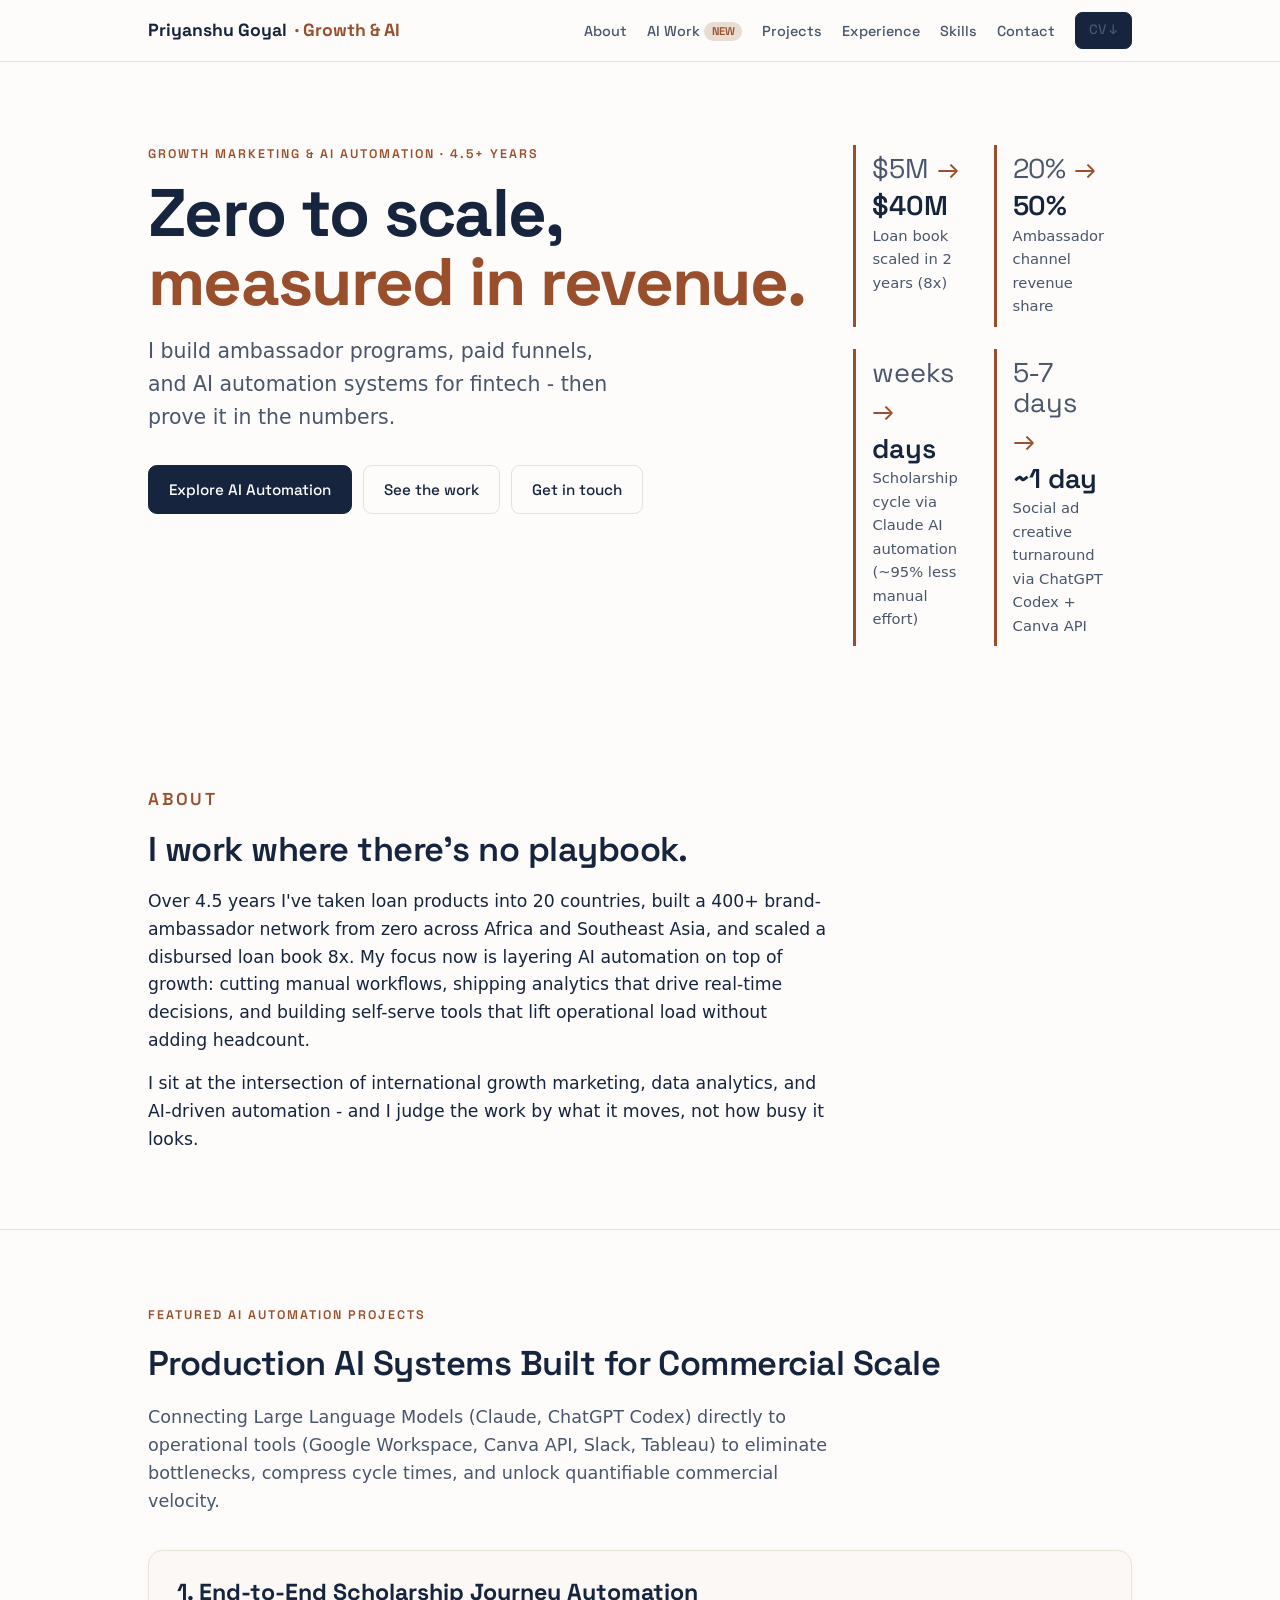
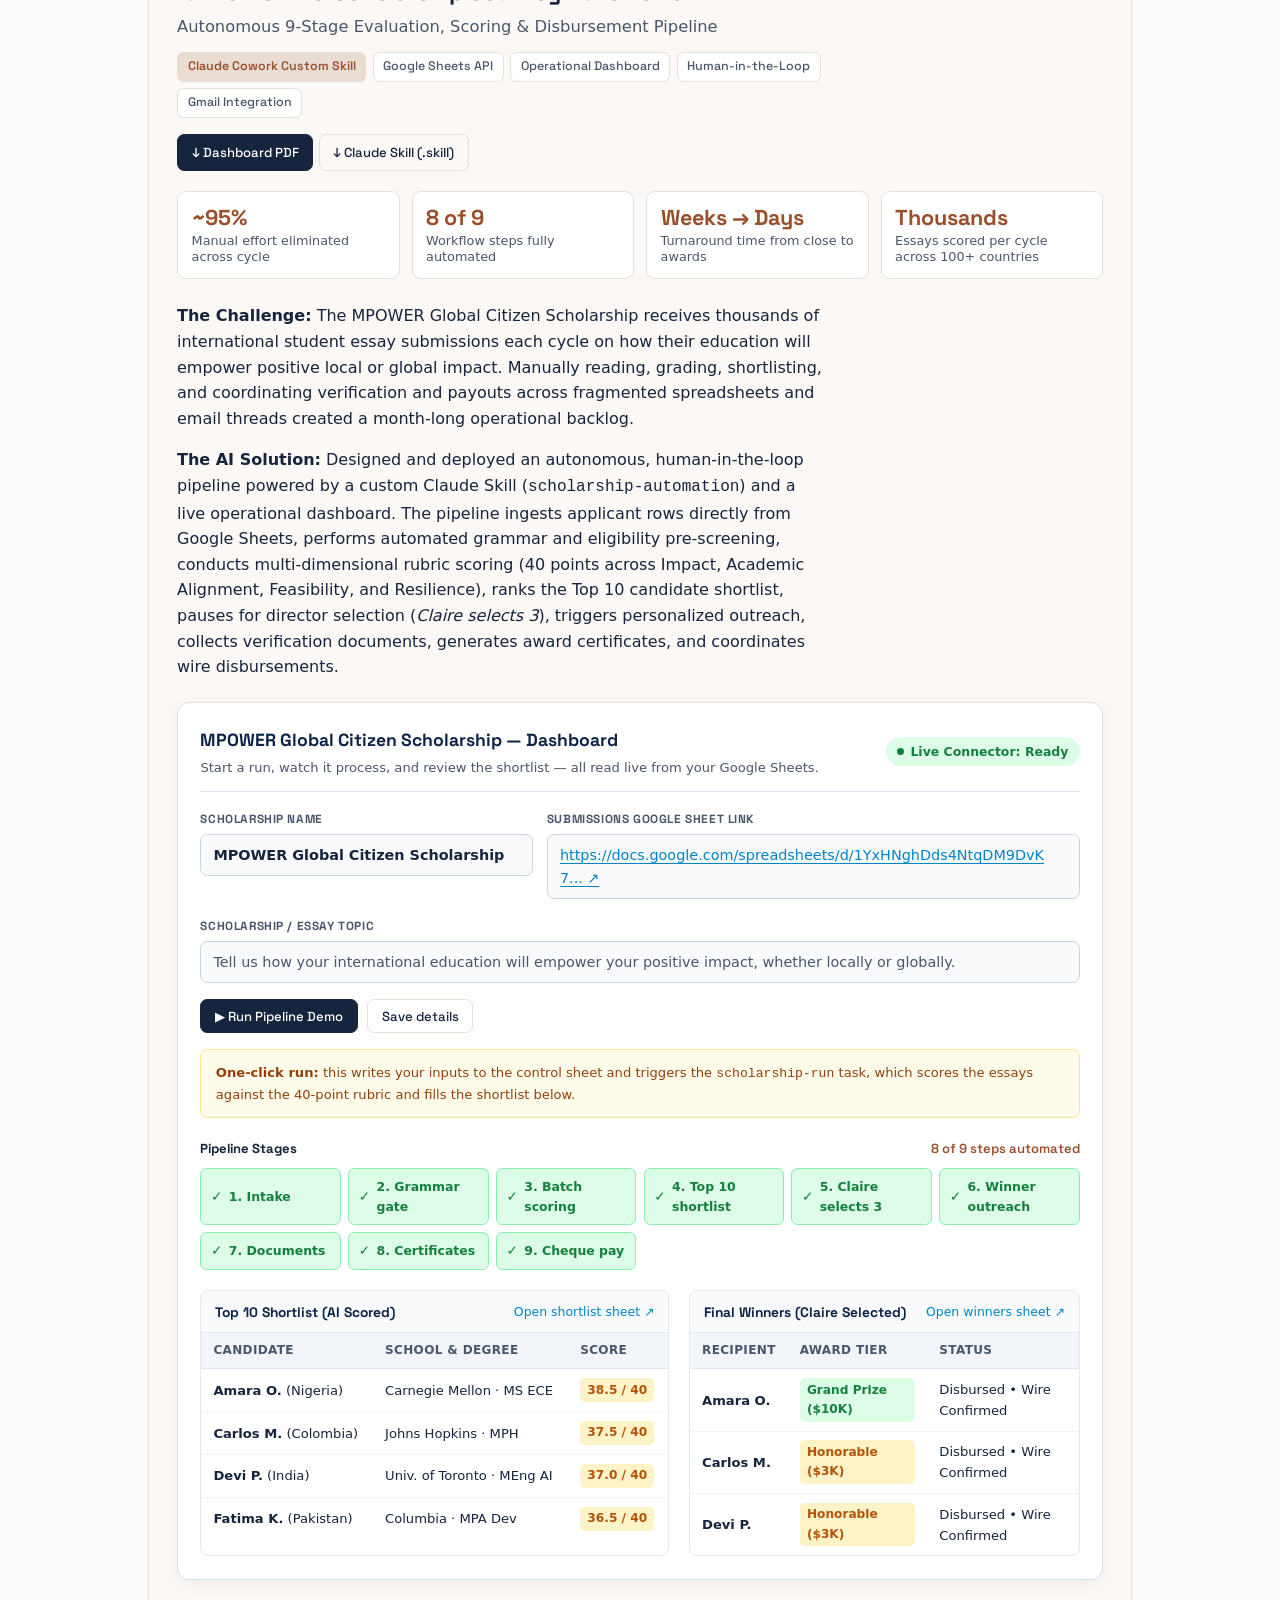
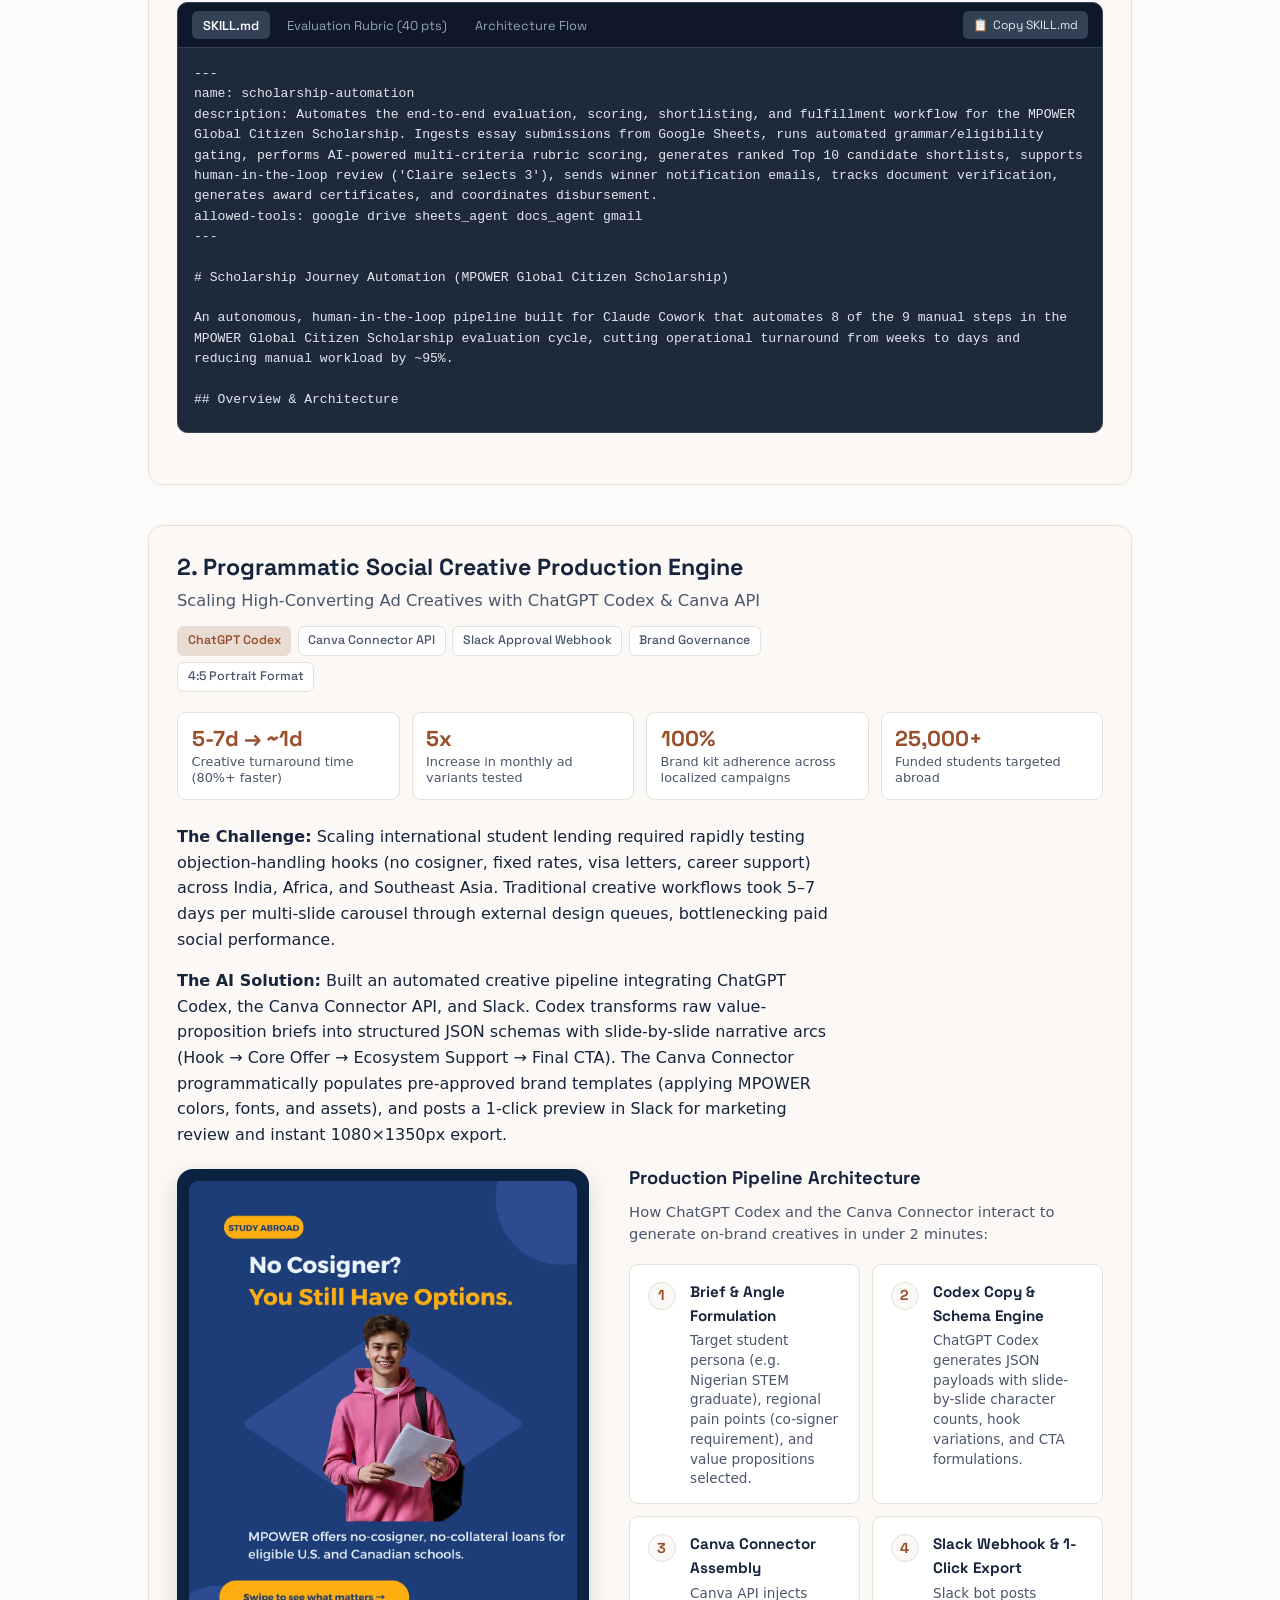
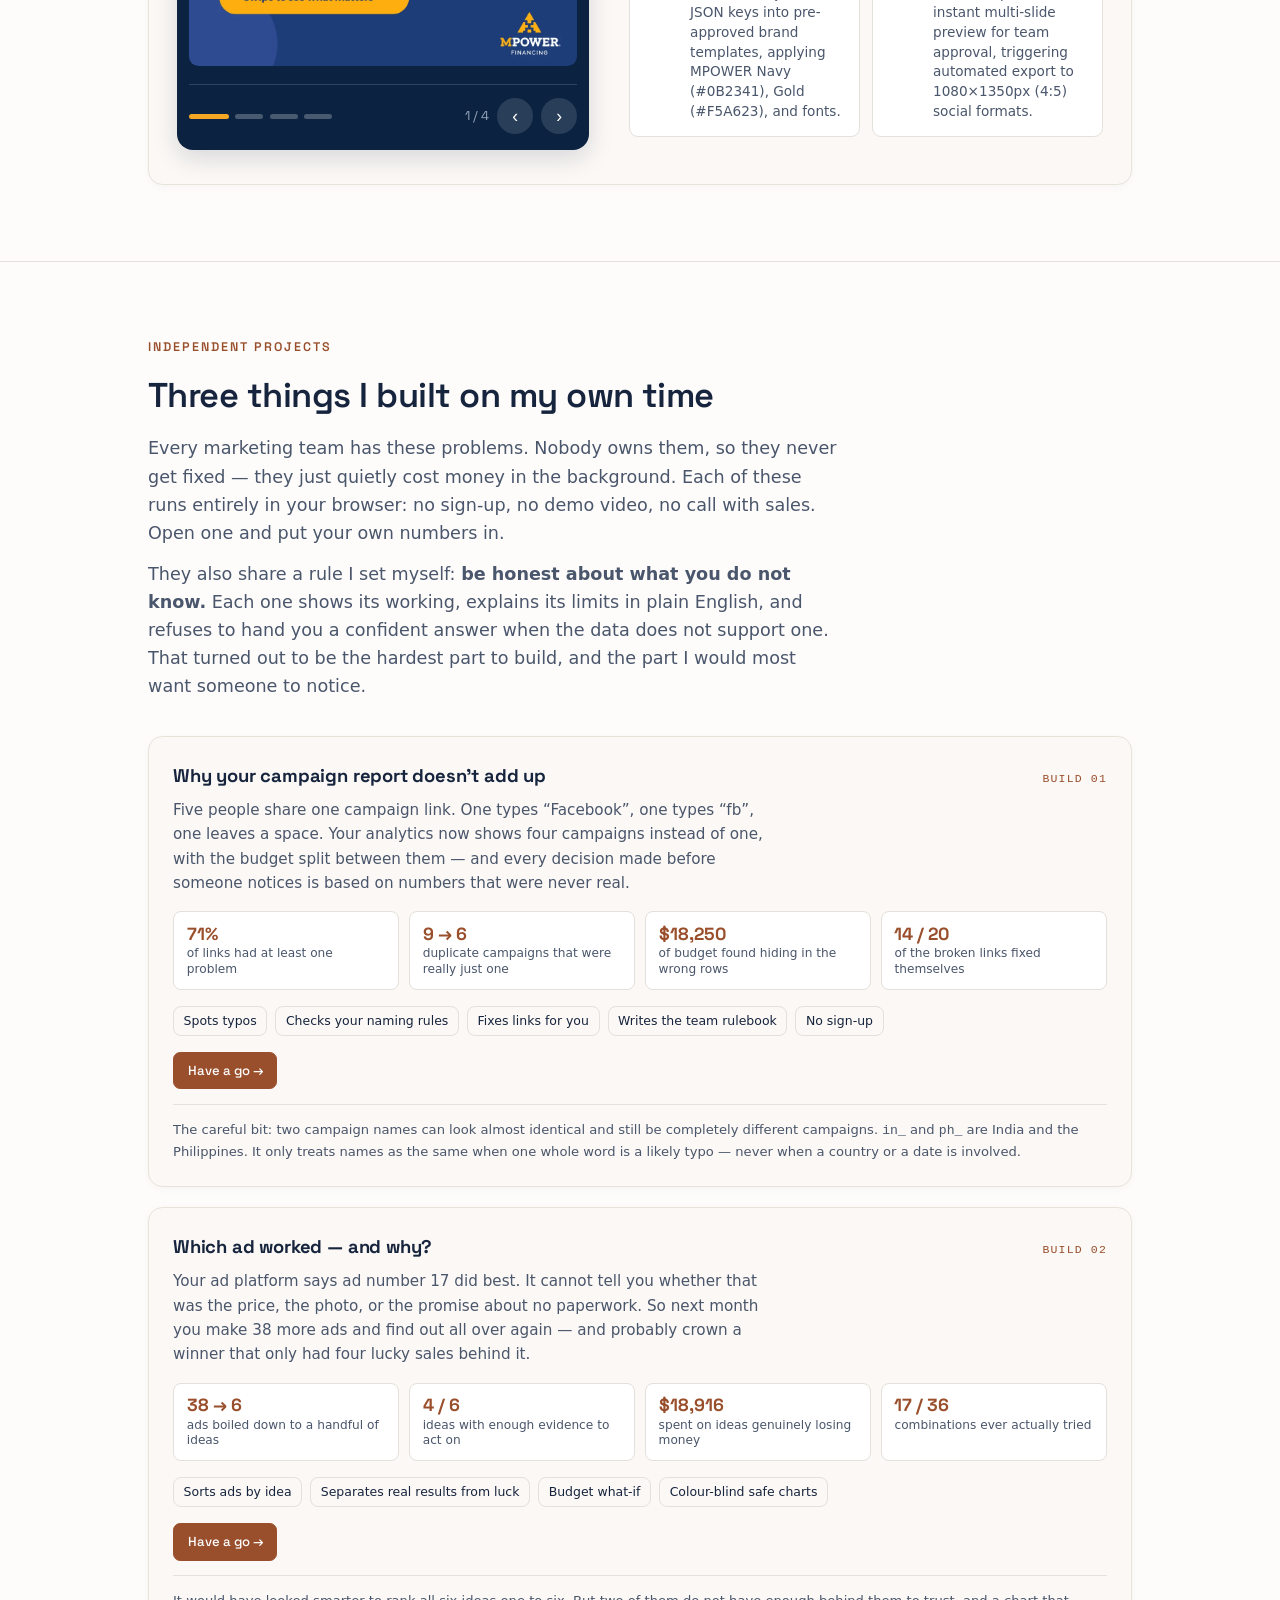
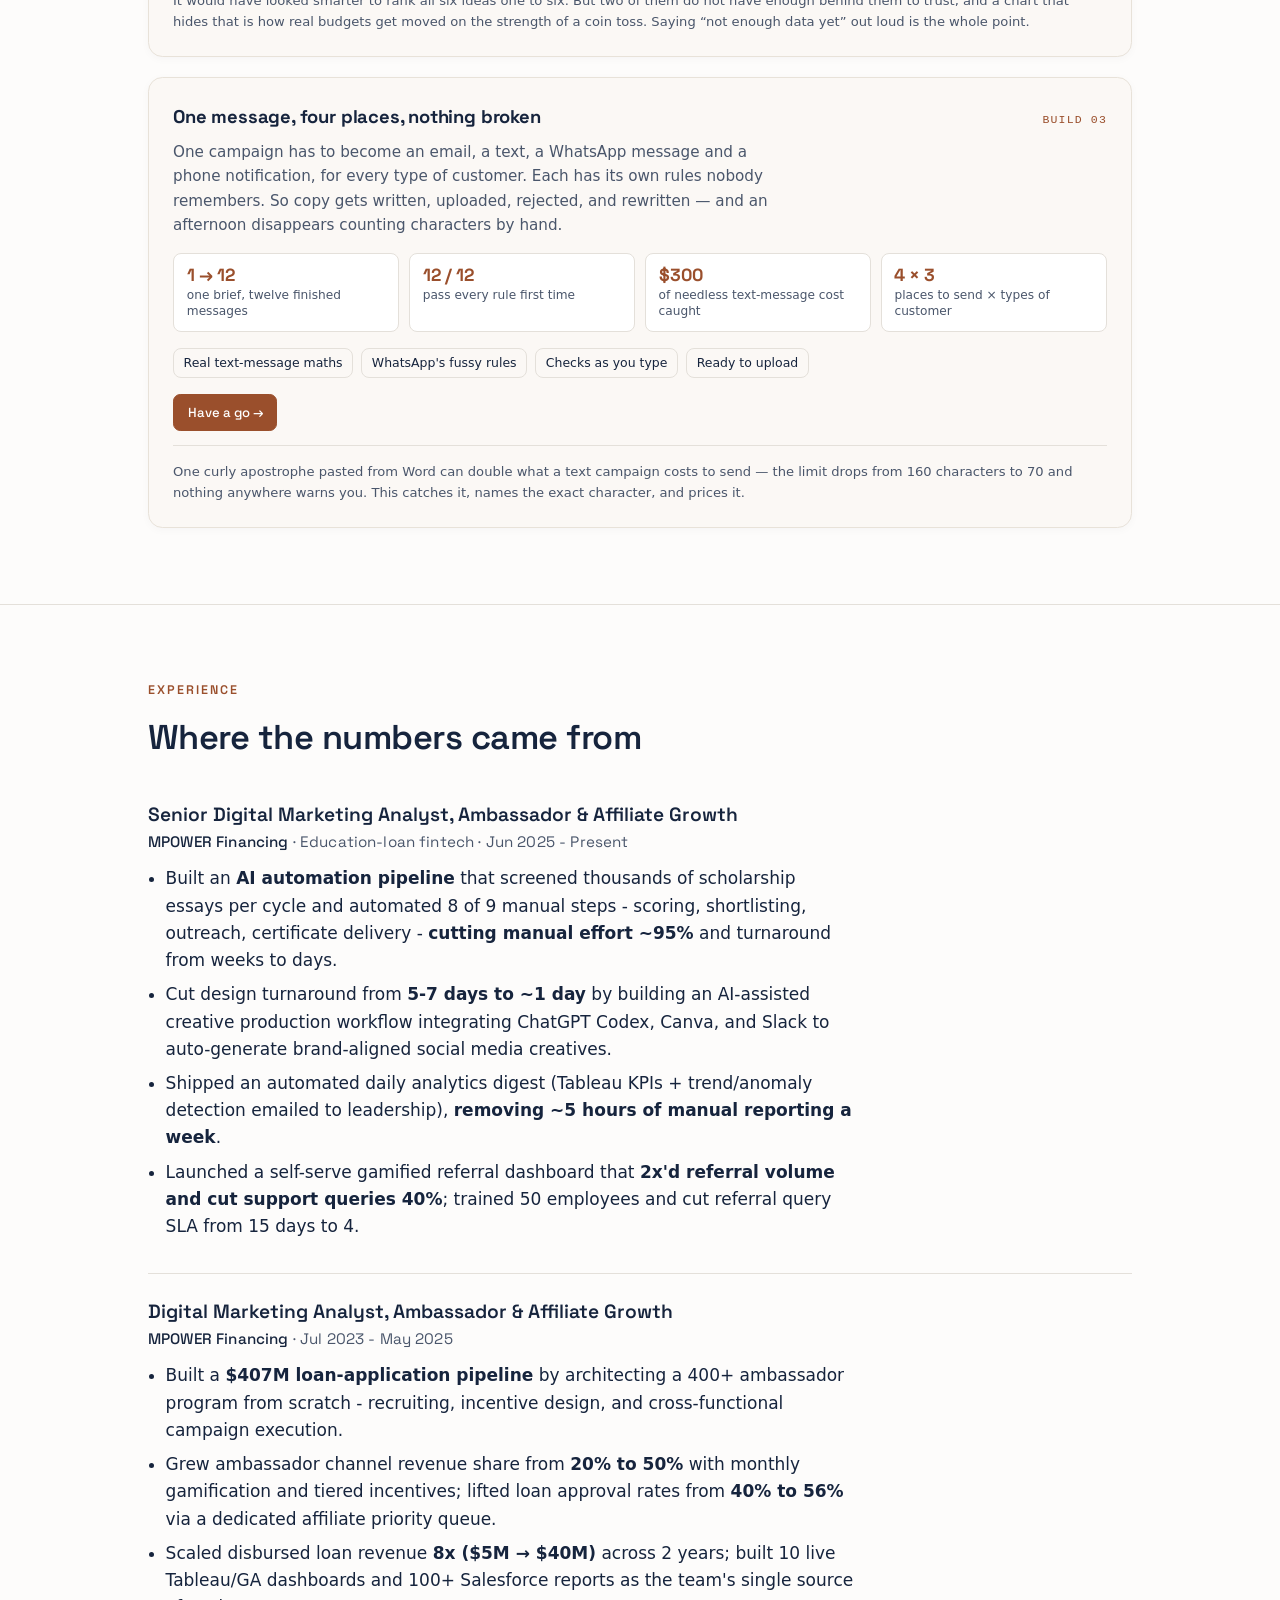
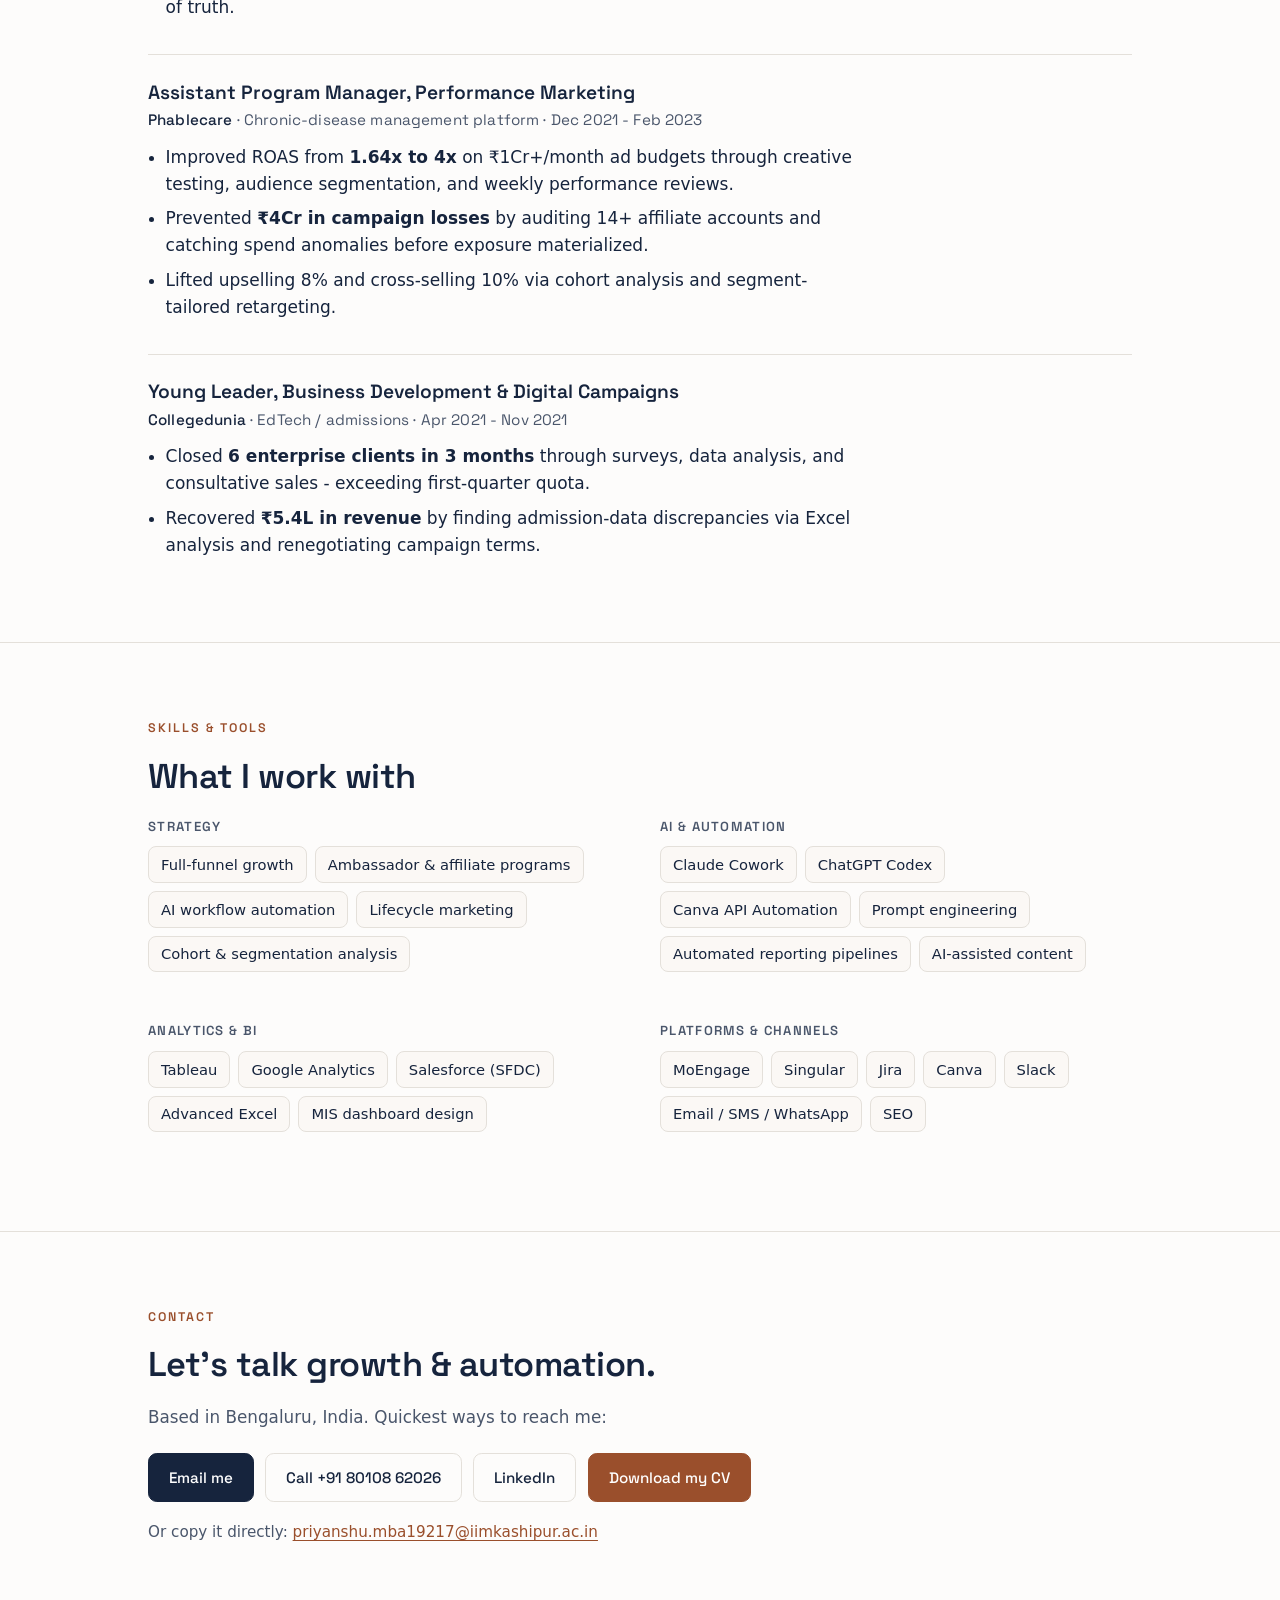
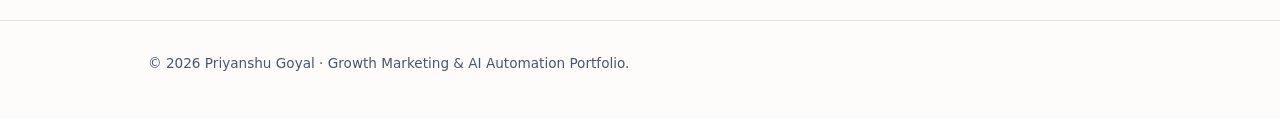
==== commit 0ca6de4f: "Rewrite project cards in plain language" ====
--- a/index.html
+++ b/index.html
@@ -1088,74 +1088,72 @@
   <section id="independent-projects" aria-labelledby="ip-h">
     <div class="wrap">
       <p class="eyebrow">Independent Projects</p>
-      <h2 id="ip-h">Tools I built on my own time</h2>
-      <p class="section-intro">Three working tools for problems every marketing team has and nobody owns. Each one runs entirely in your browser — no backend, no sign-up, no sample video. Open them and put your own data in.</p>
-      <p class="section-intro" style="margin-top:-1.4rem">They share a deliberate design: <strong>the engine is deterministic, and AI is an optional layer on top</strong>. The taxonomy rules, the segment maths and the confidence intervals are real computation you can audit and reproduce. A model can improve the tagging and write the copy, but its output is validated by the same engine — it never gets to decide what counts as a result.</p>
+      <h2 id="ip-h">Three things I built on my own time</h2>
+      <p class="section-intro">Every marketing team has these problems. Nobody owns them, so they never get fixed &mdash; they just quietly cost money in the background. Each of these runs entirely in your browser: no sign-up, no demo video, no call with sales. Open one and put your own numbers in.</p>
+      <p class="section-intro" style="margin-top:-1.4rem">They also share a rule I set myself: <strong>be honest about what you do not know.</strong> Each one shows its working, explains its limits in plain English, and refuses to hand you a confident answer when the data does not support one. That turned out to be the hardest part to build, and the part I would most want someone to notice.</p>
       <article class="tool-card">
         <div class="tool-card-top">
-          <h3>Campaign UTM &amp; Taxonomy Governance Engine</h3>
+          <h3>Why your campaign report doesn't add up</h3>
           <span class="idx">Build 01</span>
         </div>
-        <p class="problem">Nobody governs UTM parameters, so one real campaign shows up in analytics as four rows with the spend split between them. Every optimisation decision made before the monthly cleanup is made on broken numbers.</p>
+        <p class="problem">Five people share one campaign link. One types &ldquo;Facebook&rdquo;, one types &ldquo;fb&rdquo;, one leaves a space. Your analytics now shows four campaigns instead of one, with the budget split between them &mdash; and every decision made before someone notices is based on numbers that were never real.</p>
         <div class="tool-metrics">
-          <div class="tool-metric"><b>71%</b><span>of tracking links carried at least one violation</span></div>
-          <div class="tool-metric"><b>9 &rarr; 6</b><span>phantom campaigns collapsed into real ones</span></div>
-          <div class="tool-metric"><b>$18,250</b><span>spend found sitting in mis-named duplicate rows</span></div>
-          <div class="tool-metric"><b>14 / 20</b><span>problem links fixed with no human involved</span></div>
+          <div class="tool-metric"><b>71%</b><span>of links had at least one problem</span></div>
+          <div class="tool-metric"><b>9 &rarr; 6</b><span>duplicate campaigns that were really just one</span></div>
+          <div class="tool-metric"><b>$18,250</b><span>of budget found hiding in the wrong rows</span></div>
+          <div class="tool-metric"><b>14 / 20</b><span>of the broken links fixed themselves</span></div>
         </div>
         <ul class="chips">
-          <li>Levenshtein clustering</li>
-          <li>Rule engine</li>
-          <li>Auto-fix</li>
-          <li>Taxonomy export</li>
-          <li>Zero dependencies</li>
+          <li>Spots typos</li>
+          <li>Checks your naming rules</li>
+          <li>Fixes links for you</li>
+          <li>Writes the team rulebook</li>
+          <li>No sign-up</li>
         </ul>
-        <a class="btn btn-accent btn-sm" href="tools/utm-governance.html">Open the live tool &rarr;</a>
-        <p class="tool-note">Clusters campaign names structurally rather than by raw edit distance — <code>in_</code> and <code>ph_</code> are two characters apart but are different countries, and merging them would be worse than the problem it solves.</p>
+        <a class="btn btn-accent btn-sm" href="tools/utm-governance.html">Have a go &rarr;</a>
+        <p class="tool-note">The careful bit: two campaign names can look almost identical and still be completely different campaigns. <code>in_</code> and <code>ph_</code> are India and the Philippines. It only treats names as the same when one whole word is a likely typo &mdash; never when a country or a date is involved.</p>
       </article>
       <article class="tool-card">
         <div class="tool-card-top">
-          <h3>Creative Performance Post-Mortem</h3>
+          <h3>Which ad worked &mdash; and why?</h3>
           <span class="idx">Build 02</span>
         </div>
-        <p class="problem">Ad platforms report performance per creative, never per angle — so teams relearn the same lesson every quarter, and usually scale a “winner” that was four conversions of noise.</p>
+        <p class="problem">Your ad platform says ad number 17 did best. It cannot tell you whether that was the price, the photo, or the promise about no paperwork. So next month you make 38 more ads and find out all over again &mdash; and probably crown a winner that only had four lucky sales behind it.</p>
         <div class="tool-metrics">
-          <div class="tool-metric"><b>38 &rarr; 6</b><span>creatives reduced to angle-level decisions</span></div>
-          <div class="tool-metric"><b>4 / 6</b><span>angles with a result the data can actually support</span></div>
-          <div class="tool-metric"><b>$18,916</b><span>spend in angles confidently below breakeven</span></div>
-          <div class="tool-metric"><b>17 / 36</b><span>hook &times; angle combinations ever tested</span></div>
+          <div class="tool-metric"><b>38 &rarr; 6</b><span>ads boiled down to a handful of ideas</span></div>
+          <div class="tool-metric"><b>4 / 6</b><span>ideas with enough evidence to act on</span></div>
+          <div class="tool-metric"><b>$18,916</b><span>spent on ideas genuinely losing money</span></div>
+          <div class="tool-metric"><b>17 / 36</b><span>combinations ever actually tried</span></div>
         </div>
         <ul class="chips">
-          <li>Confidence gating</li>
-          <li>Auto-tagging</li>
-          <li>Reallocation model</li>
-          <li>CVD-safe charts</li>
-          <li>Hand-rolled SVG</li>
+          <li>Sorts ads by idea</li>
+          <li>Separates real results from luck</li>
+          <li>Budget what-if</li>
+          <li>Colour-blind safe charts</li>
         </ul>
-        <a class="btn btn-accent btn-sm" href="tools/creative-angle-miner.html">Open the live tool &rarr;</a>
-        <p class="tool-note">Every result carries a 95% interval, and any group whose interval straddles the blended average is labelled <em>not a finding</em>. A dashboard shows you numbers; this shows you which ones you are allowed to believe.</p>
+        <a class="btn btn-accent btn-sm" href="tools/creative-angle-miner.html">Have a go &rarr;</a>
+        <p class="tool-note">It would have looked smarter to rank all six ideas one to six. But two of them do not have enough behind them to trust, and a chart that hides that is how real budgets get moved on the strength of a coin toss. Saying &ldquo;not enough data yet&rdquo; out loud is the whole point.</p>
       </article>
       <article class="tool-card">
         <div class="tool-card-top">
-          <h3>Lifecycle Campaign Multiplier</h3>
+          <h3>One message, four places, nothing broken</h3>
           <span class="idx">Build 03</span>
         </div>
-        <p class="problem">One brief has to become Email, SMS, WhatsApp and Push copy for every lifecycle segment, each with hard limits nobody remembers. Copy goes to upload, bounces back, and someone spends an afternoon counting characters.</p>
+        <p class="problem">One campaign has to become an email, a text, a WhatsApp message and a phone notification, for every type of customer. Each has its own rules nobody remembers. So copy gets written, uploaded, rejected, and rewritten &mdash; and an afternoon disappears counting characters by hand.</p>
         <div class="tool-metrics">
-          <div class="tool-metric"><b>1 &rarr; 12</b><span>brief to channel-ready, validated variants</span></div>
-          <div class="tool-metric"><b>12 / 12</b><span>pass every channel rule on first generation</span></div>
-          <div class="tool-metric"><b>$300</b><span>hidden SMS cost exposed by a single curly quote</span></div>
-          <div class="tool-metric"><b>4 &times; 3</b><span>channels &times; lifecycle segments covered</span></div>
+          <div class="tool-metric"><b>1 &rarr; 12</b><span>one brief, twelve finished messages</span></div>
+          <div class="tool-metric"><b>12 / 12</b><span>pass every rule first time</span></div>
+          <div class="tool-metric"><b>$300</b><span>of needless text-message cost caught</span></div>
+          <div class="tool-metric"><b>4 &times; 3</b><span>places to send &times; types of customer</span></div>
         </div>
         <ul class="chips">
-          <li>GSM-7 / UCS-2 maths</li>
-          <li>WhatsApp template rules</li>
-          <li>Live validation</li>
-          <li>Sequence planner</li>
-          <li>ESP-ready export</li>
+          <li>Real text-message maths</li>
+          <li>WhatsApp's fussy rules</li>
+          <li>Checks as you type</li>
+          <li>Ready to upload</li>
         </ul>
-        <a class="btn btn-accent btn-sm" href="tools/lifecycle-multiplier.html">Open the live tool &rarr;</a>
-        <p class="tool-note">Implements real GSM 03.38 encoding detection. One smart quote pasted from a doc drops the SMS limit from 160 to 70 and doubles the send cost — the tool catches it, names the character, and prices it.</p>
+        <a class="btn btn-accent btn-sm" href="tools/lifecycle-multiplier.html">Have a go &rarr;</a>
+        <p class="tool-note">One curly apostrophe pasted from Word can double what a text campaign costs to send &mdash; the limit drops from 160 characters to 70 and nothing anywhere warns you. This catches it, names the exact character, and prices it.</p>
       </article>
     </div>
   </section>
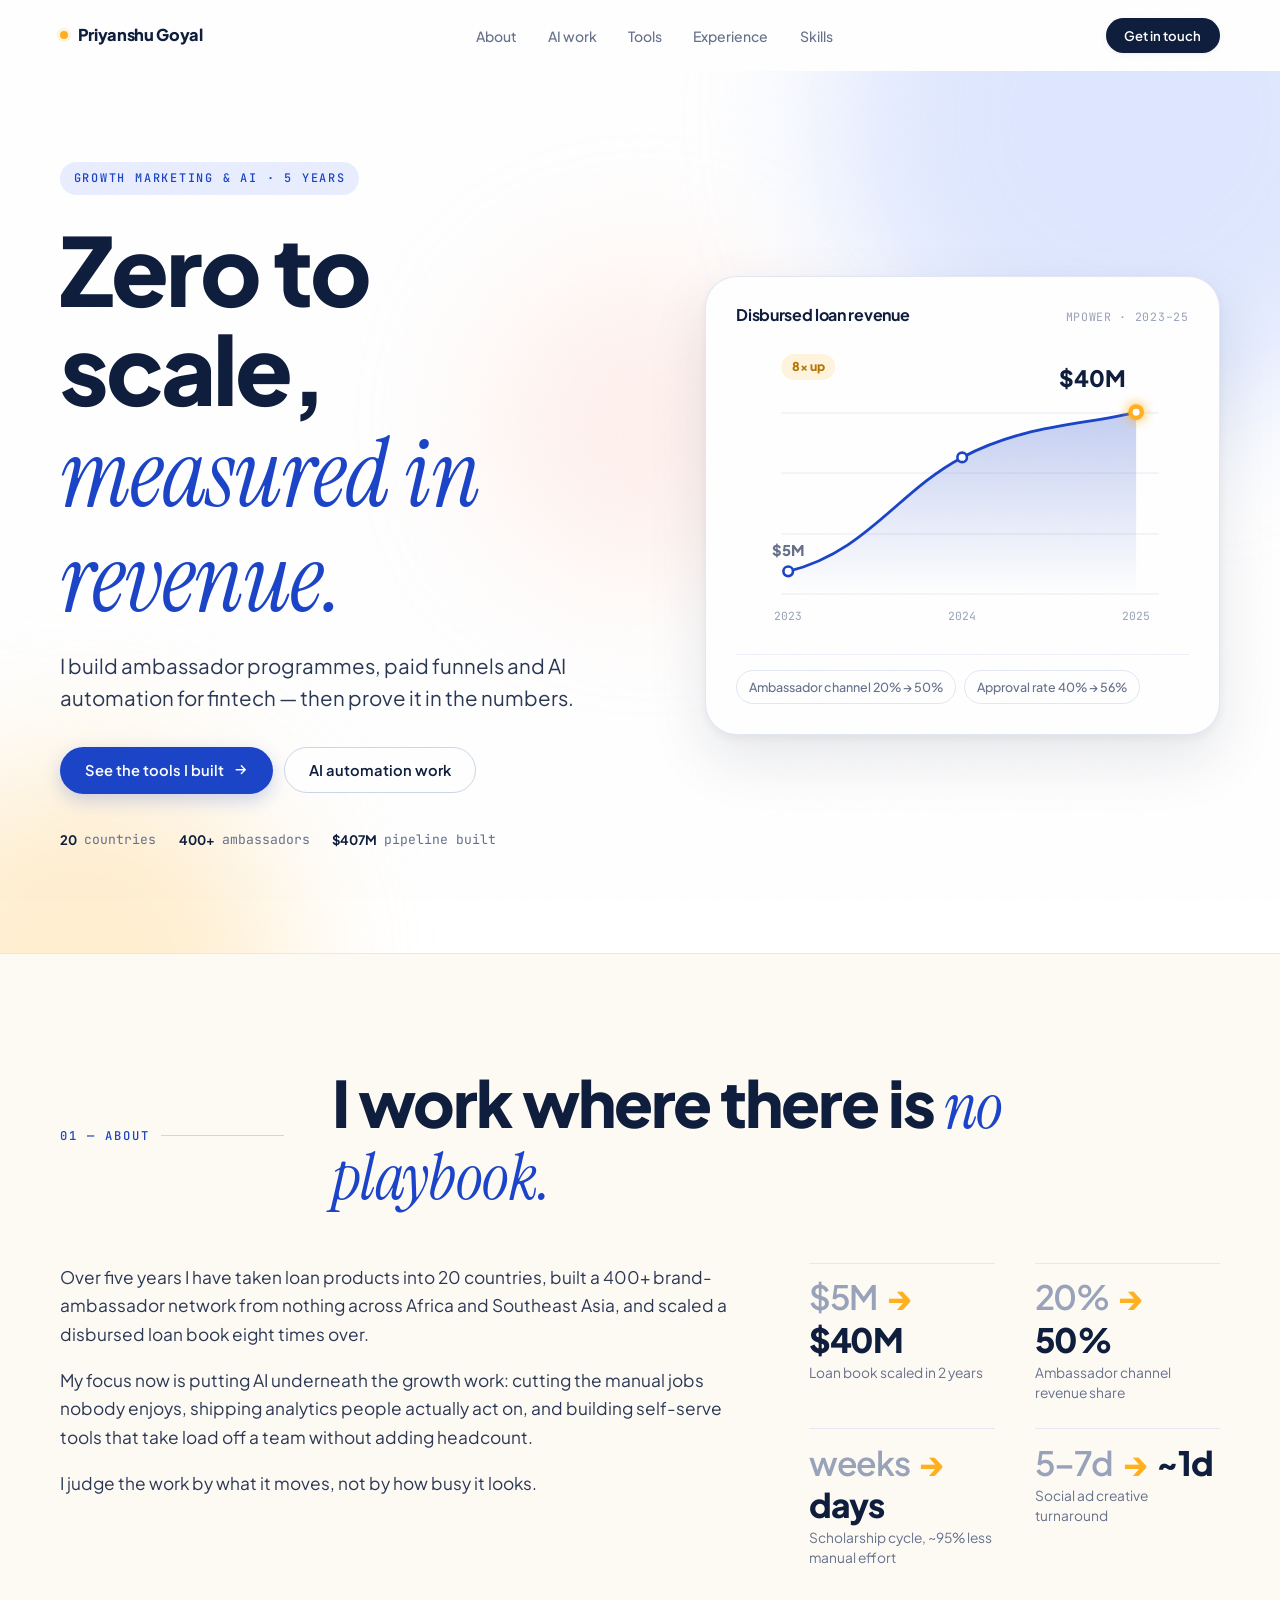
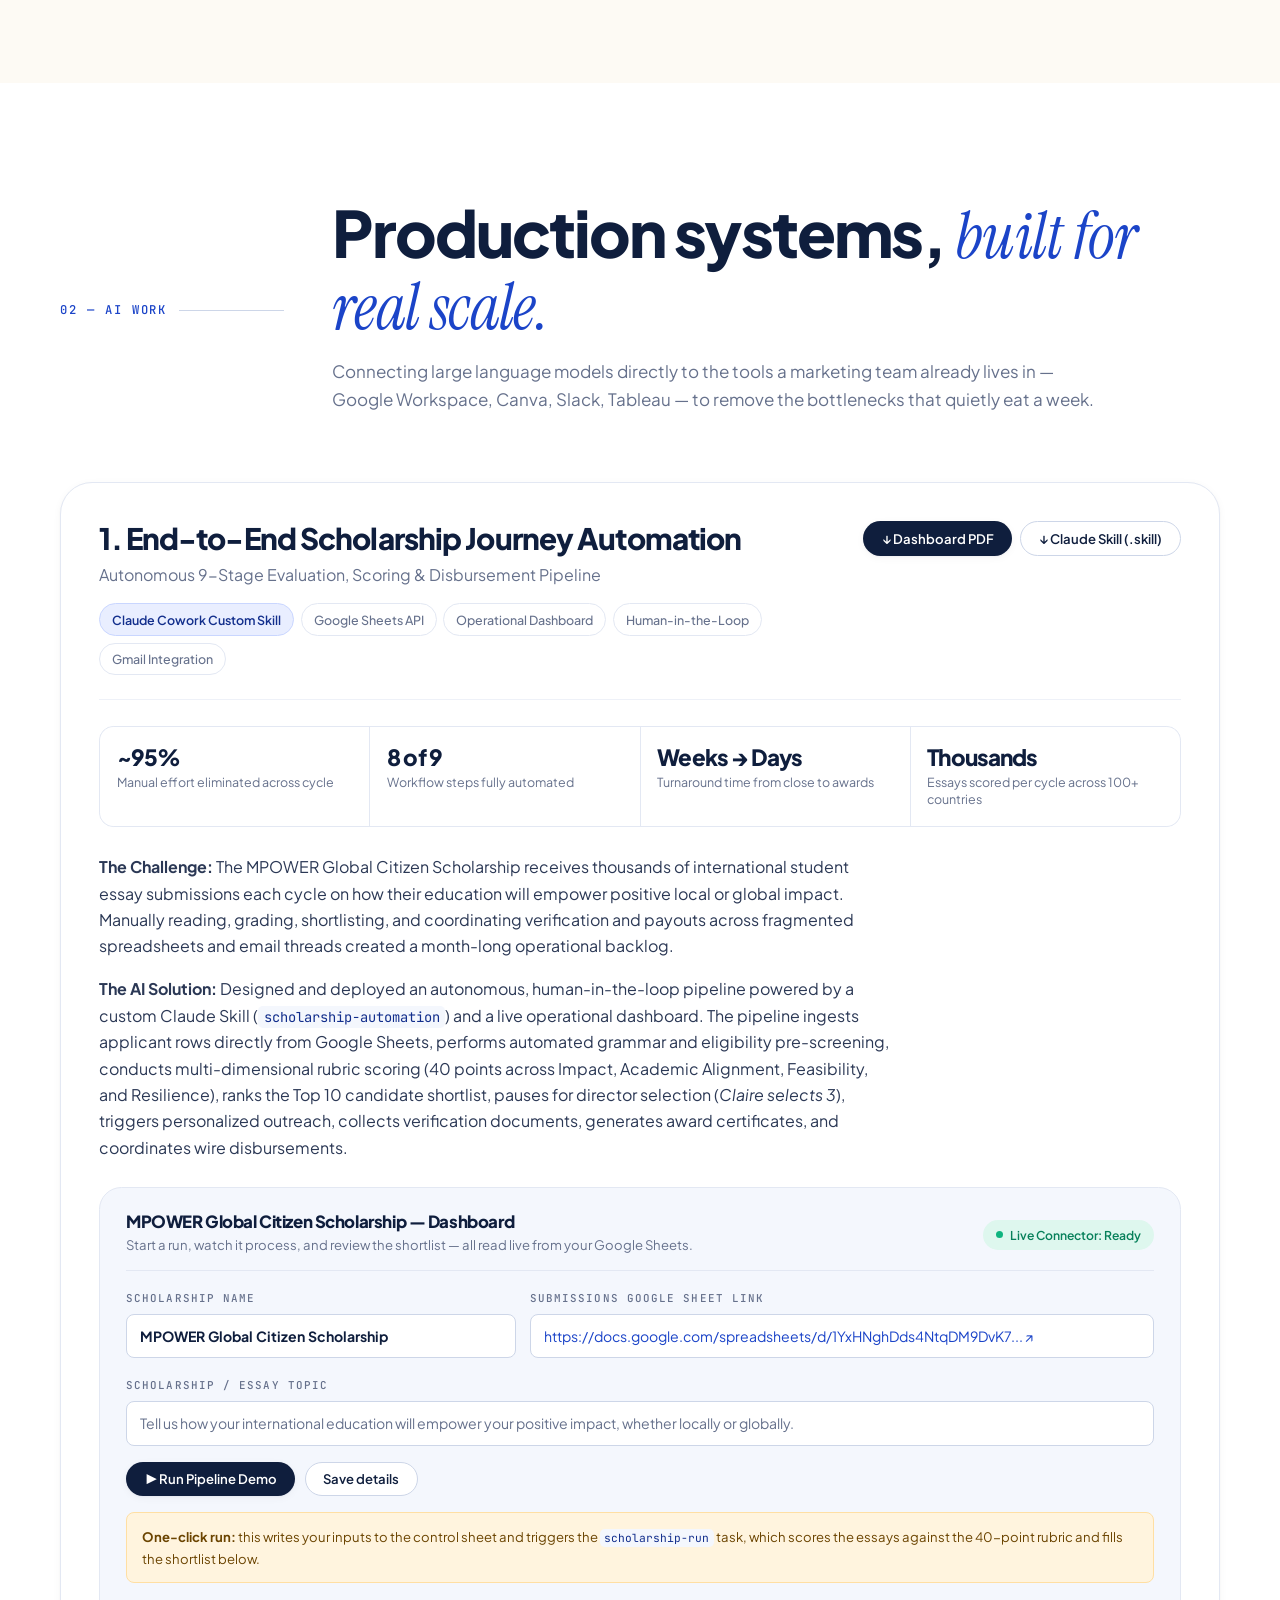
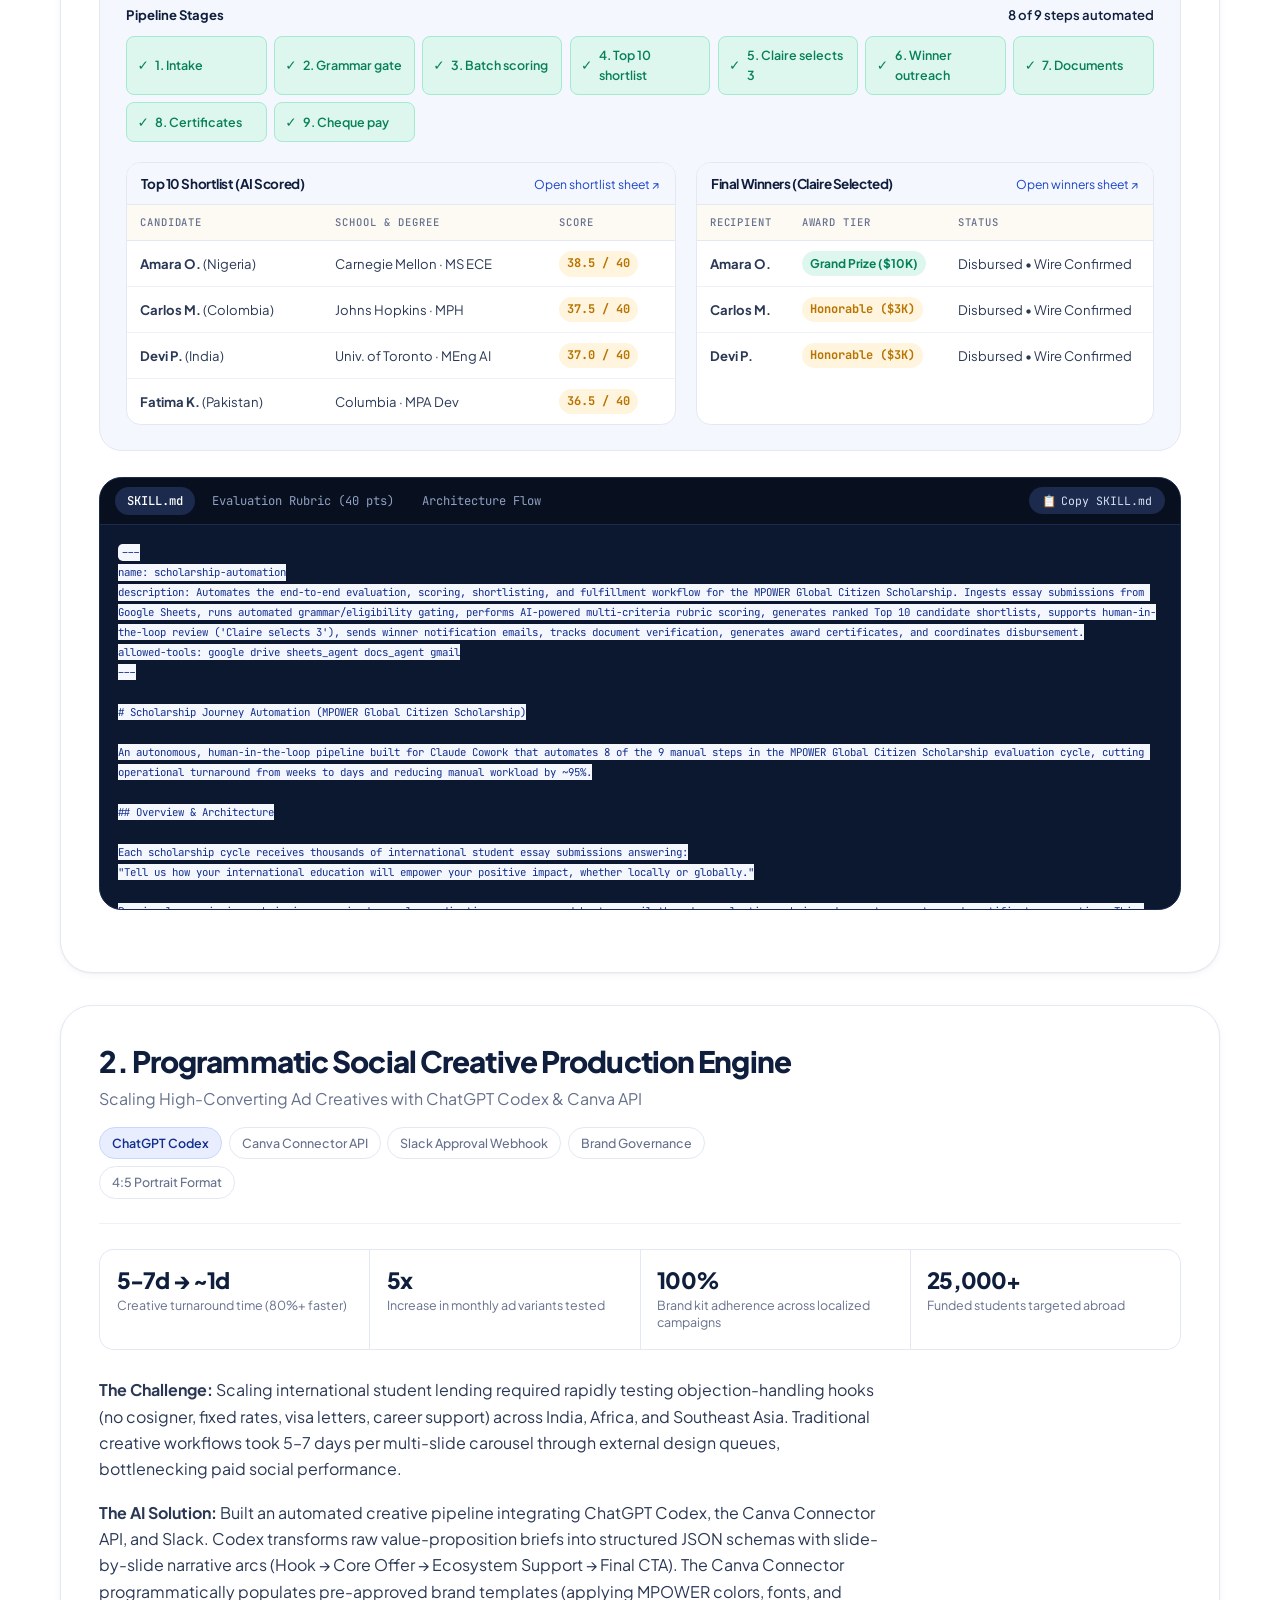
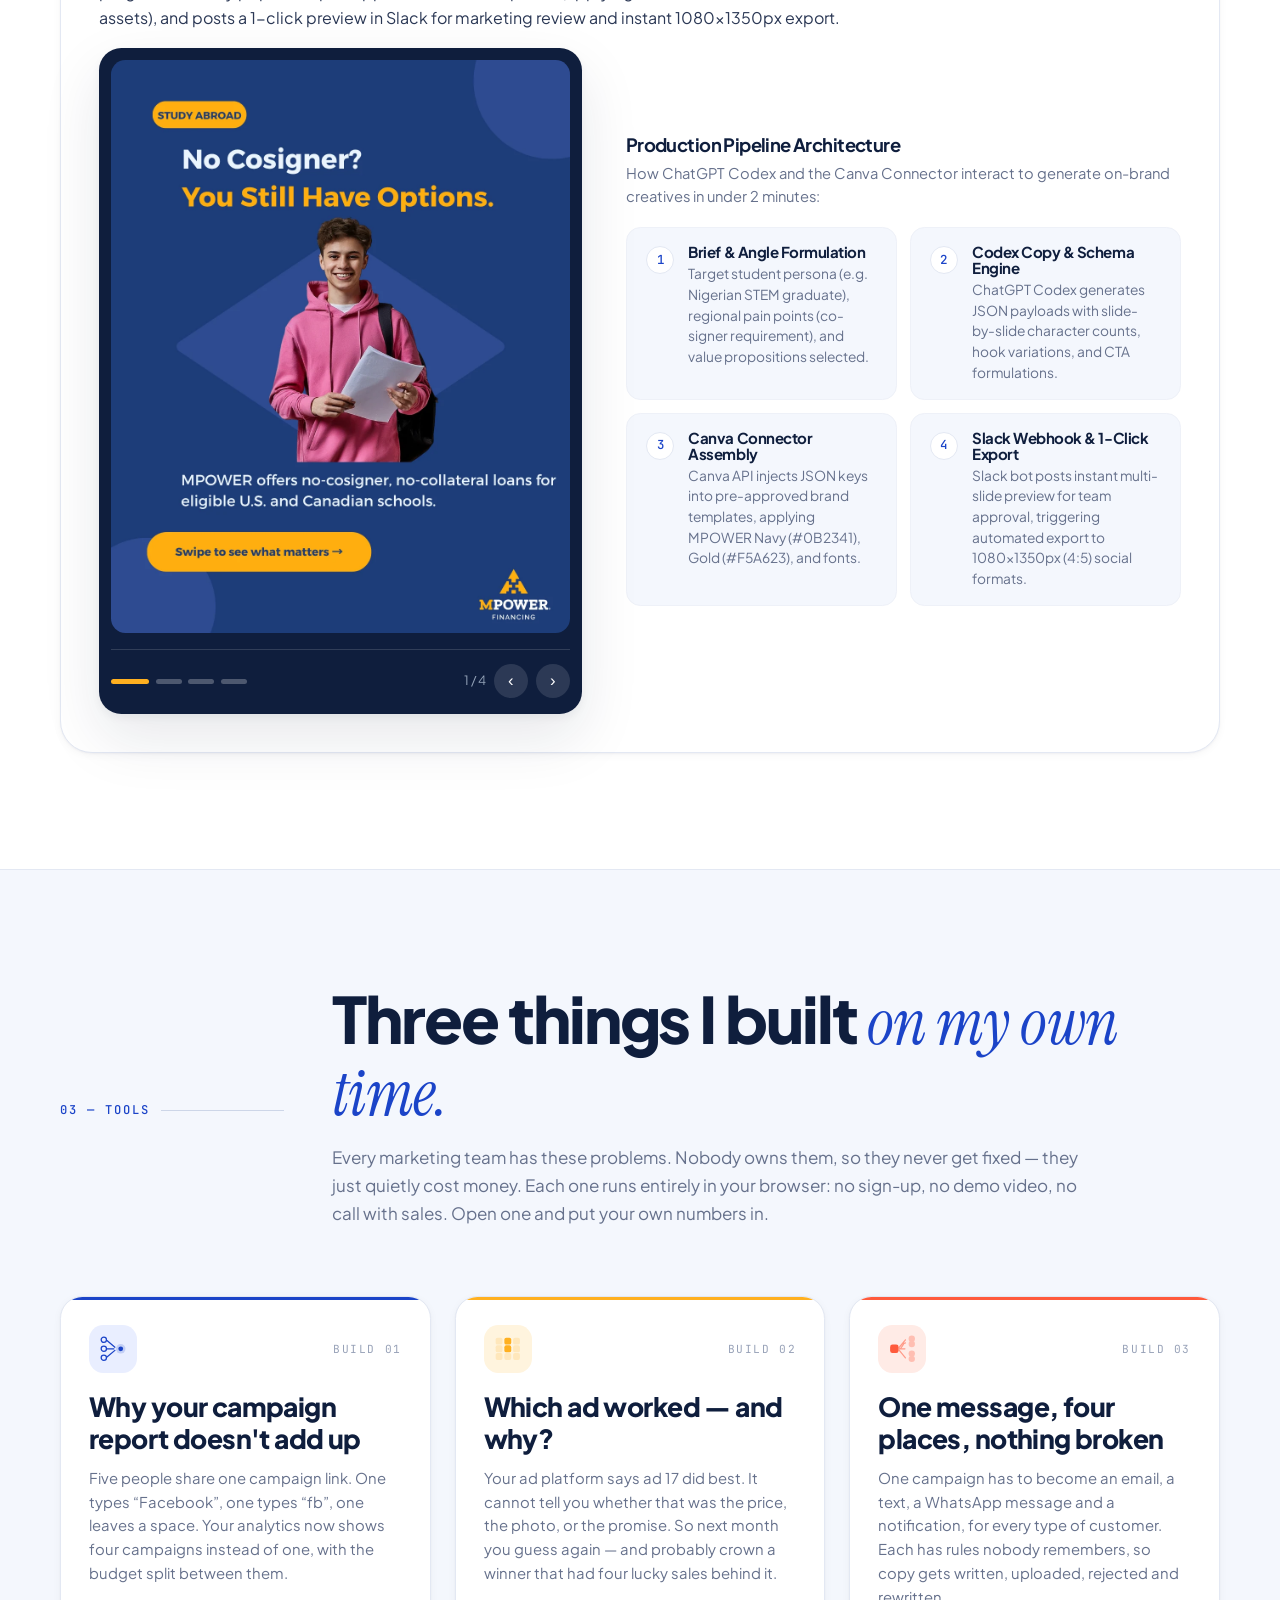
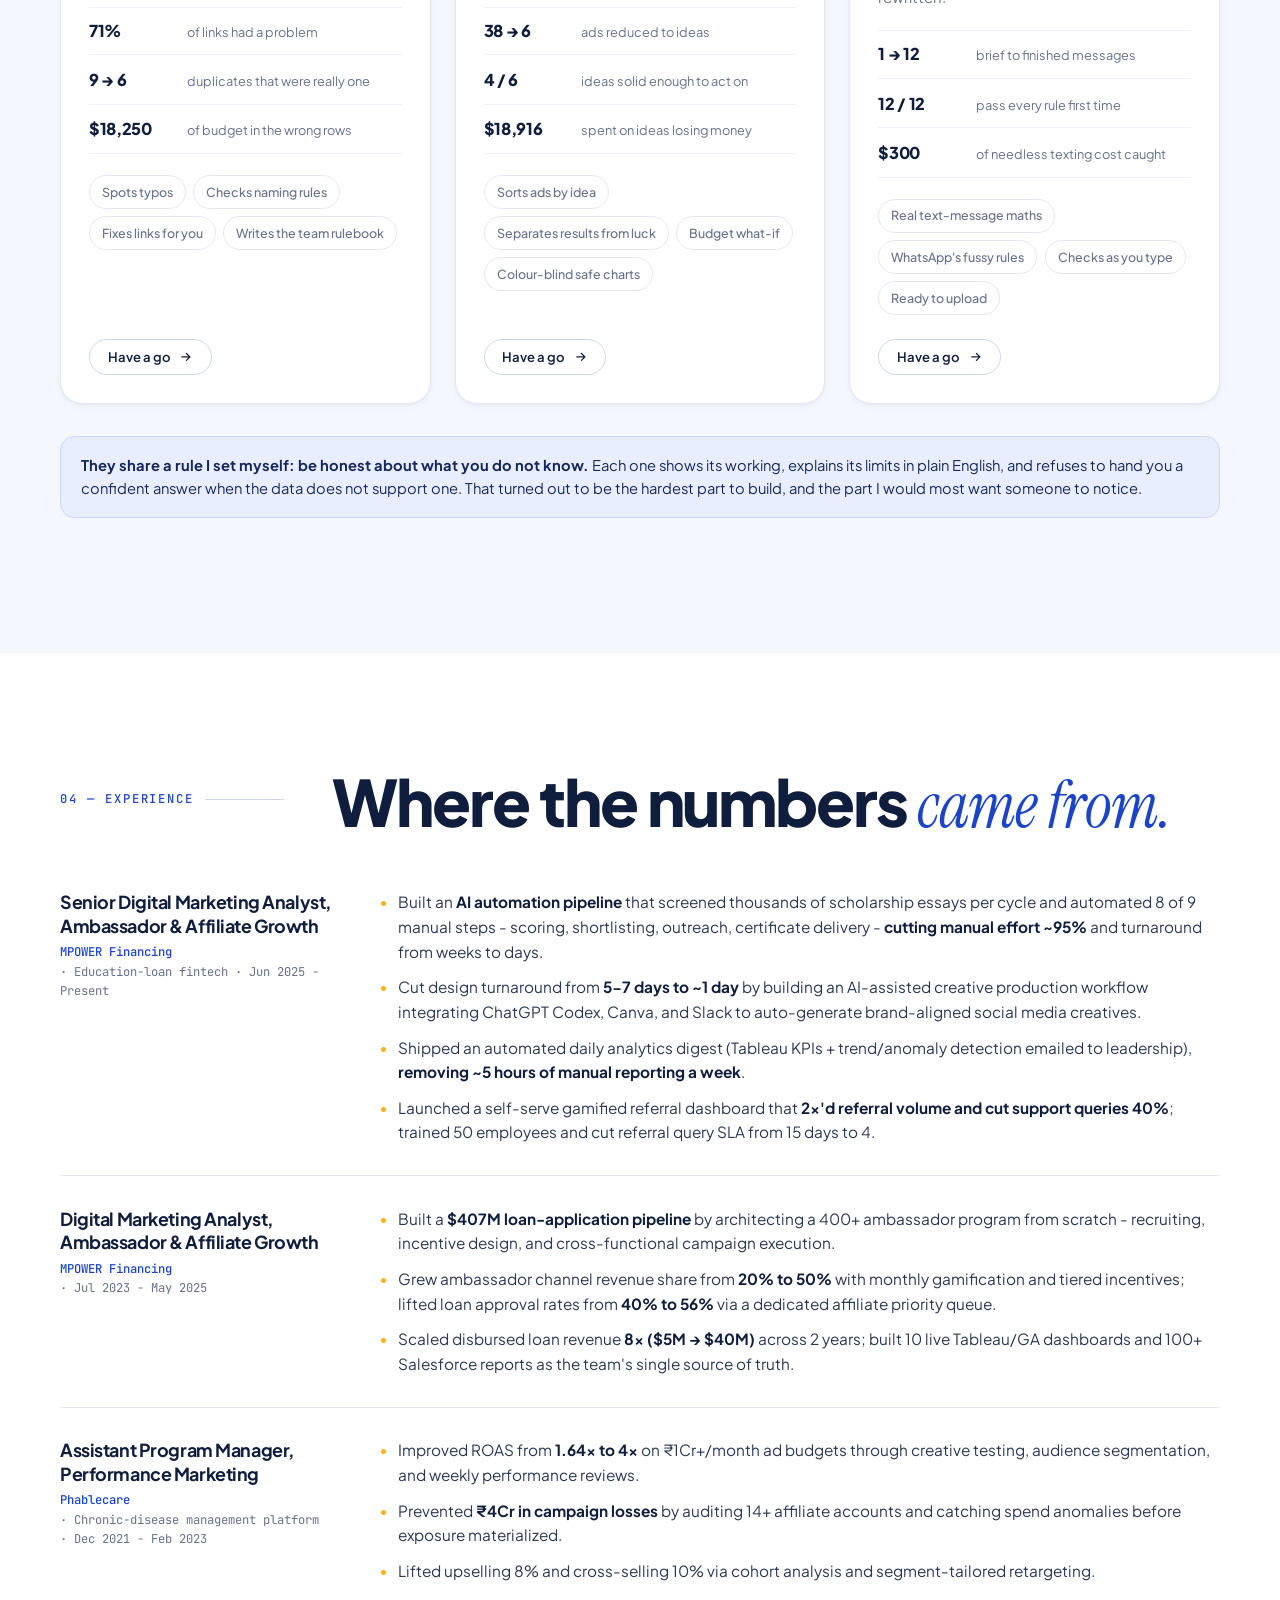
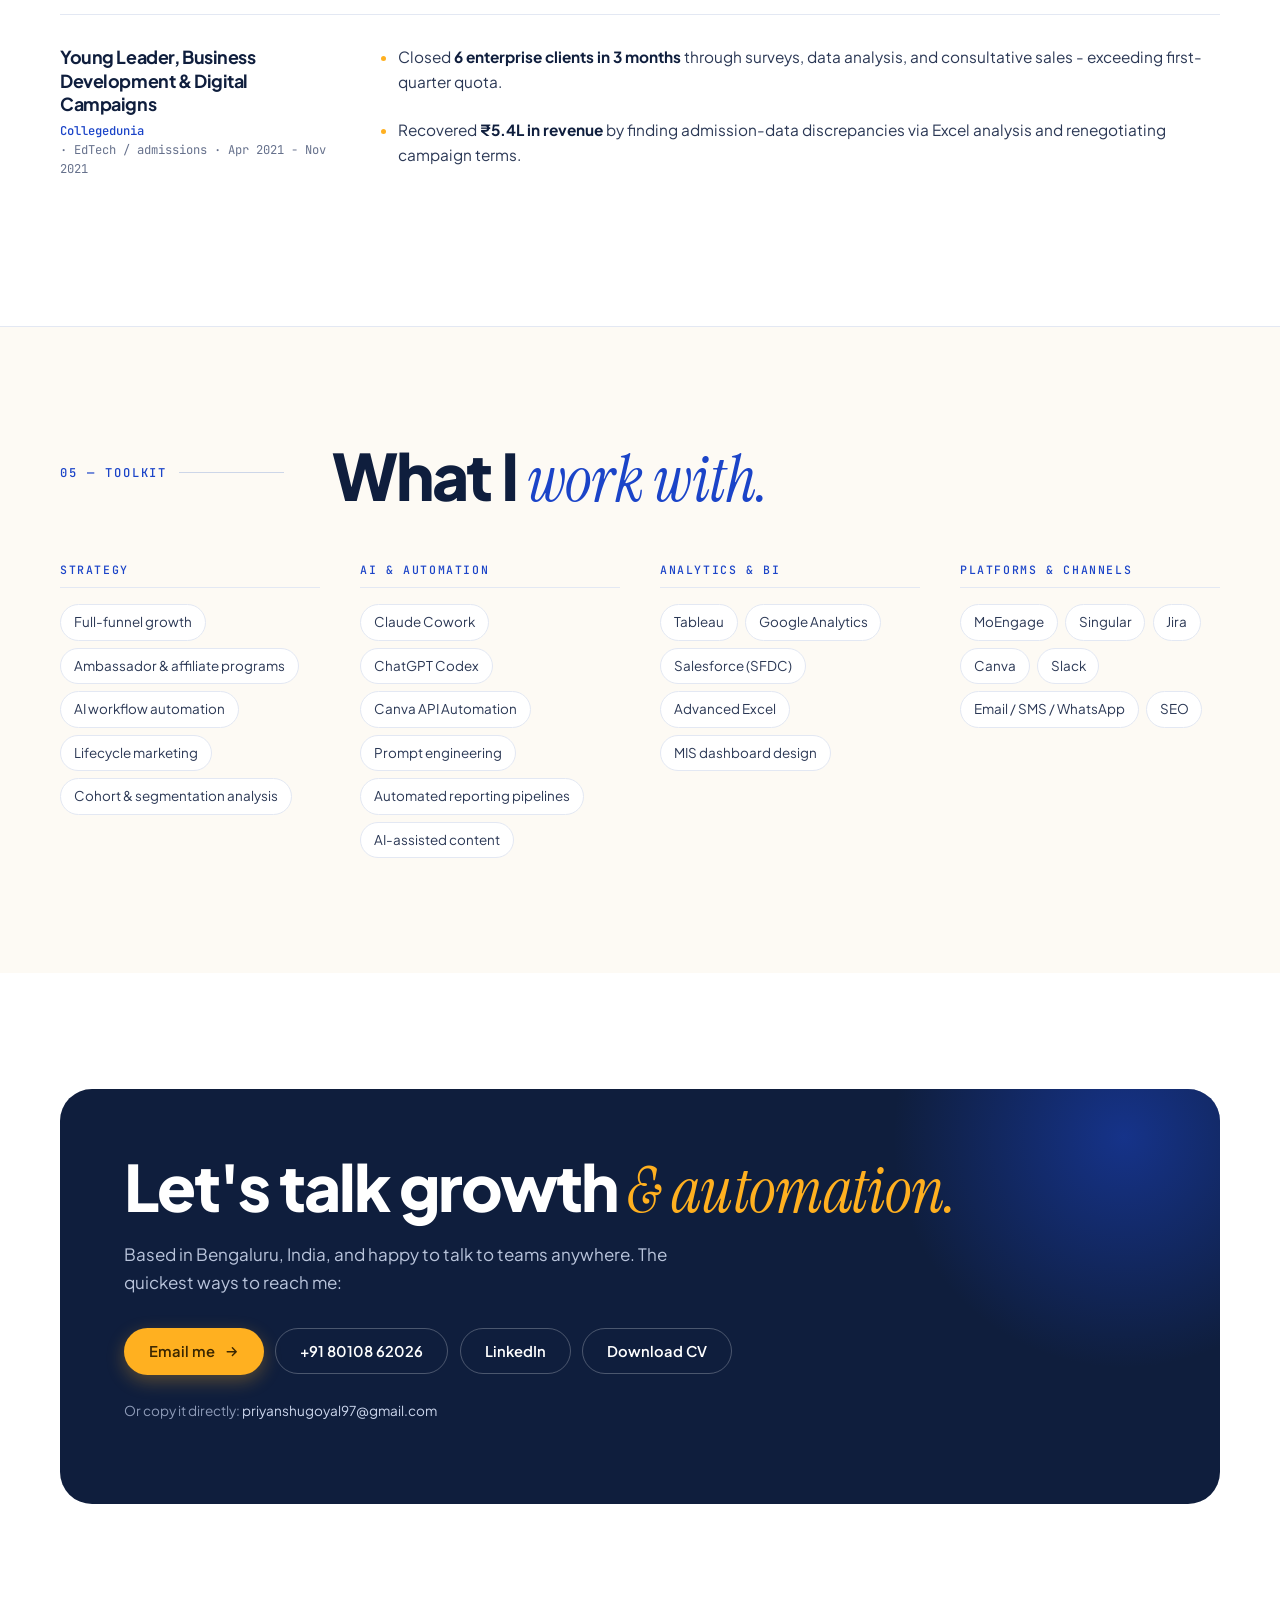
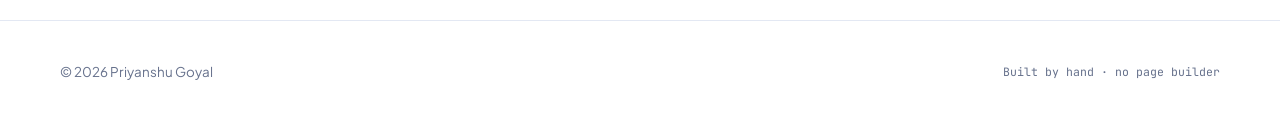
==== commit 006b1139: "Redesign portfolio: new identity, layout and graphics" ====
--- a/index.html
+++ b/index.html
@@ -1,675 +1,372 @@
 <!DOCTYPE html>
 <html lang="en">
 <head>
-<meta charset="UTF-8">
-<meta name="viewport" content="width=device-width, initial-scale=1.0">
-<title>Priyanshu Goyal - Growth Marketing &amp; AI Automation</title>
-<meta name="description" content="Priyanshu Goyal - zero-to-scale growth marketer &amp; AI automation builder. Autonomous scholarship pipelines, programmatic creative generation with ChatGPT Codex &amp; Canva, ambassador funnels for fintech. Based in Bengaluru.">
-
-<!-- Google Font Space Grotesk -->
+<meta charset="utf-8">
+<meta name="viewport" content="width=device-width, initial-scale=1">
+<title>Priyanshu Goyal &mdash; Growth Marketing &amp; AI Automation</title>
+<meta name="description" content="Growth marketer who builds things. Ambassador programmes, paid funnels and AI automation for fintech - scaled a loan book from $5M to $40M, then built the tools to prove it.">
 <link rel="preconnect" href="https://fonts.googleapis.com">
 <link rel="preconnect" href="https://fonts.gstatic.com" crossorigin>
-<link href="https://fonts.googleapis.com/css2?family=Space+Grotesk:wght@400;500;600;700&display=swap" rel="stylesheet">
-
+<link href="https://fonts.googleapis.com/css2?family=Plus+Jakarta+Sans:wght@400;500;600;700;800&family=Instrument+Serif:ital@1&family=JetBrains+Mono:wght@400;500&display=swap" rel="stylesheet">
+<link rel="stylesheet" href="assets/site.css">
 <style>
-  :root {
-    --bg:#FDFCFB;
-    --ink:#16243D;        /* body text - 15.14:1 on bg */
-    --ink-soft:#4A566B;   /* secondary text - 7.23:1 on bg */
-    --accent:#9A4F2C;     /* clay - 5.81:1 on bg, safe for links */
-    --accent-weak:#E9DDD3;
-    --line:#E4E0DA;
-    --card:#FBF8F5;
-    --card-border:#E8E2D9;
-    --navy-deep:#0D2447;
-    --navy-card:#132B53;
-    --gold:#F5A623;
-    --gold-light:#FEF3C7;
-    --green-light:#DCFCE7;
-    --green-text:#15803D;
-    --display:"Space Grotesk", ui-sans-serif, system-ui, sans-serif;
-    --body:ui-sans-serif, system-ui, -apple-system, "Segoe UI", Roboto, Helvetica, Arial, sans-serif;
-    --mono:ui-monospace, SFMono-Regular, Menlo, Monaco, Consolas, "Liberation Mono", "Courier New", monospace;
-    --maxw:64rem;
-  }
-
-  * { box-sizing:border-box; }
-  html { scroll-behavior:smooth; }
-  @media (prefers-reduced-motion: reduce) { html { scroll-behavior:auto; } }
-
-  body {
-    margin:0;
-    background:var(--bg);
-    color:var(--ink);
-    font-family:var(--body);
-    font-size:1.0625rem;
-    line-height:1.6;
-    -webkit-font-smoothing:antialiased;
-    text-rendering:optimizeLegibility;
-  }
-
-  /* Skip link */
-  .skip {
-    position:absolute; left:-999px; top:0;
-    background:var(--ink); color:#fff; padding:.6rem 1rem; z-index:100;
-    border-radius:0 0 .4rem 0;
-  }
-  .skip:focus { left:0; }
-
-  a { color:var(--accent); text-decoration:underline; text-underline-offset:3px; text-decoration-thickness:1px; }
-  a:hover { text-decoration-thickness:2px; }
-  :focus-visible { outline:3px solid var(--accent); outline-offset:3px; border-radius:2px; }
-
-  .wrap { max-width:var(--maxw); margin:0 auto; padding:0 1.25rem; }
-
-  /* Navigation Bar */
-  .nav-bar {
-    position:sticky; top:0; z-index:90;
-    background:rgba(253, 252, 251, 0.94);
-    backdrop-filter:blur(8px);
-    border-bottom:1px solid var(--line);
-    padding:.75rem 0;
-  }
-  .nav-inner {
-    display:flex; align-items:center; justify-content:space-between; gap:1rem;
-  }
-  .nav-logo {
-    font-family:var(--display); font-weight:700; font-size:1.1rem;
-    color:var(--ink); text-decoration:none; display:flex; align-items:center; gap:.5rem;
-  }
-  .nav-logo span { color:var(--accent); }
-  .nav-links {
-    display:flex; align-items:center; gap:1.25rem; list-style:none; margin:0; padding:0;
-  }
-  .nav-links a {
-    font-family:var(--display); font-size:.9rem; font-weight:500;
-    color:var(--ink-soft); text-decoration:none;
-    transition:color .15s ease;
-  }
-  .nav-links a:hover { color:var(--accent); }
-  .nav-links .badge-new {
-    background:var(--accent-weak); color:var(--accent); font-size:.7rem;
-    padding:.15rem .45rem; border-radius:1rem; font-weight:600; text-transform:uppercase;
-  }
-  .nav-cv-btn {
-    font-size:.85rem !important; padding:.4rem .85rem !important;
-  }
-
-  /* Section rhythm */
-  section { padding:3.5rem 0; }
-  section + section { border-top:1px solid var(--line); }
-  .eyebrow {
-    font-family:var(--display);
-    font-size:.78rem; letter-spacing:.16em; text-transform:uppercase;
-    color:var(--accent); margin:0 0 1.1rem; font-weight:600;
-  }
-  h2 {
-    font-family:var(--display); font-weight:600;
-    font-size:clamp(1.5rem, 5vw, 2.15rem); line-height:1.15;
-    margin:0 0 1.2rem; letter-spacing:-.015em;
-  }
-  .section-intro {
-    color:var(--ink-soft); max-width:62ch; margin:0 0 2.2rem; font-size:1.1rem;
-  }
-
-  /* HERO */
-  .hero { padding:3.5rem 0 3rem; }
-  .hero .eyebrow { margin-bottom:.9rem; }
-  .hero h1 {
-    font-family:var(--display); font-weight:700;
-    font-size:clamp(2.3rem, 10vw, 4.2rem);
-    line-height:1.03; letter-spacing:-.025em;
-    margin:0 0 1.1rem;
-  }
-  .hero h1 .accent { color:var(--accent); }
-  .lede {
-    font-size:clamp(1.05rem, 3.4vw, 1.28rem);
-    color:var(--ink-soft); max-width:36ch; margin:0 0 2rem;
-  }
-  .hero-cta { display:flex; flex-wrap:wrap; gap:.7rem; margin-bottom:2.6rem; }
-  .btn {
-    font-family:var(--display); font-weight:500; font-size:.95rem;
-    text-decoration:none; padding:.7rem 1.25rem; border-radius:.55rem;
-    display:inline-flex; align-items:center; justify-content:center; gap:.4rem;
-    cursor:pointer; transition:all .15s ease;
-  }
-  .btn-primary { background:var(--ink); color:#fff; border:1px solid var(--ink); }
-  .btn-primary:hover { background:#0d1830; border-color:#0d1830; }
-  .btn-ghost { border:1px solid var(--line); color:var(--ink); background:transparent; }
-  .btn-ghost:hover { border-color:var(--accent); color:var(--accent); }
-  .btn-accent { background:var(--accent); color:#fff; border:1px solid var(--accent); }
-  .btn-accent:hover { background:#823f20; border-color:#823f20; }
-  .btn-sm { font-size:.82rem; padding:.45rem .85rem; border-radius:.45rem; }
-
-  /* Deltas */
-  .deltas {
-    display:grid; grid-template-columns:1fr; gap:.9rem;
-    list-style:none; padding:0; margin:0;
-  }
-  .delta {
-    border-left:3px solid var(--accent);
-    padding:.55rem 0 .55rem 1rem;
-  }
-  .delta .pair {
-    font-family:var(--display); font-weight:600;
-    font-size:clamp(1.3rem, 6vw, 1.7rem); line-height:1.1;
-    letter-spacing:-.01em; display:flex; align-items:baseline; gap:.5rem; flex-wrap:wrap;
-  }
-  .delta .from { color:var(--ink-soft); font-weight:400; }
-  .delta .arrow { color:var(--accent); font-weight:400; }
-  .delta .to { color:var(--ink); }
-  .delta .label { display:block; font-size:.92rem; color:var(--ink-soft); margin-top:.15rem; }
-
-  /* ABOUT */
-  .about p { max-width:62ch; margin:0 0 1rem; font-size:1.08rem; }
-  .about p:last-child { margin-bottom:0; }
-
-  /* AI AUTOMATION SECTION */
-  .ai-project-card {
-    background:var(--card);
-    border:1px solid var(--card-border);
-    border-radius:.9rem;
-    padding:1.75rem;
-    margin-bottom:2.5rem;
-    box-shadow:0 2px 8px rgba(22, 36, 61, 0.03);
-  }
-  .ai-project-card:last-child { margin-bottom:0; }
-  .project-header {
-    display:flex; flex-wrap:wrap; justify-content:space-between; align-items:flex-start; gap:1rem;
-    margin-bottom:1.25rem;
-  }
-  .project-title-area { max-width:42rem; }
-  .project-title {
-    font-family:var(--display); font-size:1.45rem; font-weight:700;
-    margin:0 0 .4rem; line-height:1.2; color:var(--ink);
-  }
-  .project-subtitle {
-    font-size:1.02rem; color:var(--ink-soft); margin:0;
-  }
-  .project-tag-list {
-    display:flex; flex-wrap:wrap; gap:.4rem; list-style:none; padding:0; margin:.75rem 0 0;
-  }
-  .project-tag {
-    background:#fff; border:1px solid var(--line);
-    padding:.25rem .6rem; border-radius:.4rem; font-size:.78rem;
-    font-family:var(--display); font-weight:500; color:var(--ink-soft);
-  }
-  .project-tag.highlight {
-    background:var(--accent-weak); border-color:var(--accent-weak); color:var(--accent); font-weight:600;
-  }
-
-  .metrics-ribbon {
-    display:grid; grid-template-columns:repeat(auto-fit, minmax(130px, 1fr));
-    gap:.75rem; margin:1.25rem 0 1.5rem;
-  }
-  .metric-box {
-    background:#fff; border:1px solid var(--line); border-radius:.55rem;
-    padding:.85rem; text-align:left;
-  }
-  .metric-box .num {
-    font-family:var(--display); font-weight:700; font-size:1.35rem;
-    color:var(--accent); line-height:1.1; display:block; margin-bottom:.2rem;
-  }
-  .metric-box .label {
-    font-size:.8rem; color:var(--ink-soft); line-height:1.25; display:block;
-  }
-
-  .project-body p {
-    max-width:64ch; margin:0 0 1rem; font-size:1rem; color:var(--ink);
-  }
-
-  /* Dashboard Widget Replica */
-  .dashboard-widget {
-    background:#fff;
-    border:1px solid #D8E0EB;
-    border-radius:.75rem;
-    padding:1.4rem;
-    margin:1.4rem 0;
-    box-shadow:0 4px 16px rgba(15, 42, 74, 0.05);
-  }
-  .dash-top {
-    display:flex; justify-content:space-between; align-items:center;
-    border-bottom:1px solid #E2E8F0; padding-bottom:.85rem; margin-bottom:1.1rem;
-    flex-wrap:wrap; gap:.6rem;
-  }
-  .dash-title-group h4 {
-    font-family:var(--display); font-size:1.1rem; font-weight:700;
-    color:var(--navy-deep); margin:0 0 .2rem;
-  }
-  .dash-title-group p {
-    font-size:.82rem; color:var(--ink-soft); margin:0;
-  }
-  .dash-status-badge {
-    display:inline-flex; align-items:center; gap:.4rem;
-    background:var(--green-light); color:var(--green-text);
-    padding:.3rem .7rem; border-radius:1rem; font-size:.78rem; font-weight:600;
-  }
-  .dash-status-dot {
-    width:7px; height:7px; border-radius:50%; background:var(--green-text);
-    animation:pulse 2s infinite;
-  }
-  @keyframes pulse {
-    0%, 100% { opacity: 1; }
-    50% { opacity: 0.4; }
-  }
-
-  .dash-form-grid {
-    display:grid; grid-template-columns:1fr; gap:.85rem; margin-bottom:1.1rem;
-  }
-  .dash-field label {
-    display:block; font-size:.74rem; font-family:var(--display); font-weight:700;
-    color:var(--ink-soft); letter-spacing:.05em; text-transform:uppercase; margin-bottom:.3rem;
-  }
-  .dash-input {
-    width:100%; padding:.55rem .75rem; border:1px solid #CBD5E1; border-radius:.45rem;
-    font-family:var(--body); font-size:.9rem; color:var(--ink); background:#F8FAFC;
-  }
-  .dash-input a { color:#0284C7; word-break:break-all; }
-  .dash-btn-row {
-    display:flex; align-items:center; gap:.6rem; flex-wrap:wrap; margin-top:.4rem;
-  }
-
-  .dash-callout {
-    background:#FFFBEB; border:1px solid #FDE68A; border-radius:.45rem;
-    padding:.75rem .9rem; font-size:.82rem; color:#92400E; margin-bottom:1.25rem;
-  }
-
-  .dash-pipeline-stages {
-    margin:1.25rem 0;
-  }
-  .pipeline-label {
-    font-size:.82rem; font-family:var(--display); font-weight:700;
-    color:var(--ink); margin-bottom:.6rem; display:flex; justify-content:space-between;
-  }
-  .stages-pill-grid {
-    display:grid; grid-template-columns:repeat(auto-fit, minmax(135px, 1fr));
-    gap:.45rem;
-  }
-  .stage-pill {
-    background:#F1F5F9; border:1px solid #CBD5E1; border-radius:.4rem;
-    padding:.45rem .6rem; font-size:.78rem; color:var(--ink);
-    display:flex; align-items:center; gap:.4rem; font-weight:500;
-    transition:all .2s ease;
-  }
-  .stage-pill.active {
-    background:#E0F2FE; border-color:#38BDF8; color:#0369A1; font-weight:600;
-  }
-  .stage-pill.done {
-    background:#DCFCE7; border-color:#86EFAC; color:#15803D; font-weight:600;
-  }
-  .stage-icon { font-size:.85rem; }
-
-  .dash-tables {
-    display:grid; grid-template-columns:1fr; gap:1.25rem; margin-top:1.2rem;
-  }
-  .dash-table-wrap {
-    border:1px solid #E2E8F0; border-radius:.5rem; overflow:hidden;
-  }
-  .dash-table-head {
-    background:#F8FAFC; padding:.6rem .85rem; border-bottom:1px solid #E2E8F0;
-    display:flex; justify-content:space-between; align-items:center;
-  }
-  .dash-table-head h5 {
-    margin:0; font-family:var(--display); font-size:.86rem; font-weight:700; color:var(--navy-deep);
-  }
-  .dash-table-head a {
-    font-size:.78rem; color:#0284C7; text-decoration:none;
-  }
-  .dash-table-head a:hover { text-decoration:underline; }
-  .dash-table {
-    width:100%; border-collapse:collapse; font-size:.82rem; text-align:left;
-  }
-  .dash-table th {
-    background:#F1F5F9; color:var(--ink-soft); font-weight:600; padding:.5rem .75rem;
-    border-bottom:1px solid #E2E8F0; font-size:.75rem; text-transform:uppercase; letter-spacing:.03em;
-  }
-  .dash-table td {
-    padding:.55rem .75rem; border-bottom:1px solid #F1F5F9; color:var(--ink); vertical-align:middle;
-  }
-  .dash-table tr:last-child td { border-bottom:none; }
-  .score-badge {
-    display:inline-block; background:#FEF3C7; color:#B45309; font-weight:700;
-    padding:.15rem .45rem; border-radius:.3rem; font-size:.76rem;
-  }
-  .winner-tag {
-    display:inline-block; background:#DCFCE7; color:#15803D; font-weight:700;
-    padding:.15rem .45rem; border-radius:.3rem; font-size:.76rem;
-  }
-
-  /* Code Inspector */
-  .code-inspector {
-    background:#1E293B; border-radius:.65rem; overflow:hidden;
-    margin:1.4rem 0; border:1px solid #334155;
-  }
-  .code-nav {
-    display:flex; justify-content:space-between; align-items:center;
-    background:#0F172A; padding:.5rem .85rem; border-bottom:1px solid #334155;
-    flex-wrap:wrap; gap:.5rem;
-  }
-  .code-tabs {
-    display:flex; gap:.35rem;
-  }
-  .code-tab {
-    background:transparent; border:none; color:#94A3B8; font-family:var(--display);
-    font-size:.8rem; padding:.35rem .7rem; border-radius:.35rem; cursor:pointer;
-    transition:all .15s ease;
-  }
-  .code-tab.active {
-    background:#334155; color:#F8FAFC; font-weight:600;
-  }
-  .copy-btn {
-    background:#334155; color:#E2E8F0; border:none; border-radius:.35rem;
-    font-family:var(--display); font-size:.75rem; padding:.35rem .65rem;
-    cursor:pointer; display:inline-flex; align-items:center; gap:.3rem;
-  }
-  .copy-btn:hover { background:#475569; color:#fff; }
-  .code-content {
-    padding:1rem; margin:0; overflow-x:auto; max-height:24rem;
-    font-family:var(--mono); font-size:.82rem; line-height:1.55; color:#E2E8F0;
-    white-space:pre-wrap;
-  }
-
-  /* Carousel Component */
-  .carousel-section-wrap {
-    display:grid; grid-template-columns:1fr; gap:1.75rem; align-items:start;
-  }
-  .carousel-container {
-    background:#0B2341;
-    border-radius:1rem;
-    padding:.75rem .75rem 1rem;
-    color:#fff;
-    box-shadow:0 8px 24px rgba(11, 35, 65, 0.15);
-    position:relative;
-    overflow:hidden;
-  }
-  .carousel-slide-view {
-    position:relative;
-    /* The slides are real 1080x1350 exports, so the image sets the height
-       instead of a hard-coded min-height that would letterbox them. */
-    aspect-ratio: 4 / 5;
-  }
-  .carousel-slide {
-    display:none; flex-direction:column; justify-content:space-between;
-    animation:fadeIn .3s ease forwards;
-  }
-  .carousel-slide.active {
-    display:block;
-  }
-  .carousel-slide img {
-    width:100%; height:auto; display:block;
-    border-radius:.6rem; background:#0B2341;
-  }
-  @keyframes fadeIn {
-    from { opacity:0.3; transform:translateY(4px); }
-    to { opacity:1; transform:translateY(0); }
-  }
-
-  /* Slide Designs */
-  .slide-header-badge {
-    display:inline-block; background:var(--gold); color:#0B2341;
-    font-family:var(--display); font-weight:700; font-size:.74rem;
-    text-transform:uppercase; letter-spacing:.08em;
-    padding:.35rem .85rem; border-radius:1rem; margin-bottom:.9rem;
-    align-self:flex-start;
-  }
-  .slide-tag-text {
-    color:var(--gold); font-family:var(--display); font-weight:600;
-    font-size:.86rem; margin-bottom:.5rem;
-  }
-  .slide-title {
-    font-family:var(--display); font-size:1.65rem; font-weight:700;
-    line-height:1.18; color:#fff; margin:0 0 .75rem; letter-spacing:-.01em;
-  }
-  .slide-title .highlight-gold { color:var(--gold); }
-  .slide-desc {
-    font-size:.95rem; color:#CBD5E1; line-height:1.5; margin:0 0 1.2rem;
-  }
-  .slide-bullets {
-    list-style:none; padding:0; margin:0 0 1.25rem;
-  }
-  .slide-bullets li {
-    font-size:.9rem; color:#E2E8F0; margin-bottom:.65rem;
-    display:flex; align-items:flex-start; gap:.5rem; line-height:1.4;
-  }
-  .slide-bullets li span.check { color:var(--gold); font-weight:700; }
-
-  .slide-visual-box {
-    background:rgba(255,255,255,0.06); border:1px solid rgba(255,255,255,0.12);
-    border-radius:.65rem; padding:.85rem 1rem; margin:auto 0 1rem;
-    display:flex; align-items:center; gap:.85rem;
-  }
-  .visual-avatar-mock {
-    width:52px; height:52px; border-radius:50%; background:linear-gradient(135deg, #F5A623, #EA580C);
-    display:flex; align-items:center; justify-content:center; font-size:1.5rem; flex-shrink:0;
-  }
-  .visual-text-mock h6 { margin:0 0 .2rem; font-size:.85rem; font-weight:700; color:#fff; }
-  .visual-text-mock p { margin:0; font-size:.76rem; color:#94A3B8; }
-
-  .slide-cta-banner {
-    margin-top:auto; display:flex; justify-content:space-between; align-items:center;
-    border-top:1px solid rgba(255,255,255,0.12); padding-top:.9rem; flex-wrap:wrap; gap:.5rem;
-  }
-  .slide-cta-btn {
-    background:var(--gold); color:#0B2341; font-family:var(--display); font-weight:700;
-    font-size:.82rem; padding:.55rem 1.15rem; border-radius:1.5rem; text-decoration:none;
-    display:inline-flex; align-items:center; gap:.3rem;
-  }
-  .mpower-logo-text {
-    font-family:var(--display); font-weight:800; font-size:.88rem;
-    letter-spacing:.1em; color:#fff; text-transform:uppercase; display:flex; align-items:center; gap:.35rem;
-  }
-  .mpower-logo-text svg { width:16px; height:16px; fill:var(--gold); }
-
-  /* Carousel Controls */
-  .carousel-controls {
-    display:flex; justify-content:space-between; align-items:center;
-    margin-top:1.1rem; padding-top:.85rem; border-top:1px solid rgba(255,255,255,0.15);
-  }
-  .carousel-dots { display:flex; gap:.4rem; }
-  .carousel-dot {
-    width:28px; height:5px; border-radius:3px; background:rgba(255,255,255,0.25);
-    border:none; cursor:pointer; padding:0; transition:all .2s ease;
-  }
-  .carousel-dot.active { background:var(--gold); width:40px; }
-  .carousel-nav-btn {
-    background:rgba(255,255,255,0.12); color:#fff; border:none; border-radius:50%;
-    width:36px; height:36px; cursor:pointer; display:flex; align-items:center; justify-content:center;
-    font-size:1.1rem; transition:background .15s ease;
-  }
-  .carousel-nav-btn:hover { background:rgba(255,255,255,0.24); }
-
-  /* Architecture Steps */
-  .arch-steps {
-    display:grid; grid-template-columns:1fr; gap:.75rem; margin:1.2rem 0;
-  }
-  .arch-step {
-    background:#fff; border:1px solid var(--line); border-radius:.55rem;
-    padding:.9rem 1.1rem; display:flex; gap:.9rem; align-items:flex-start;
-  }
-  .arch-num {
-    background:var(--card); border:1px solid var(--line); color:var(--accent);
-    font-family:var(--display); font-weight:700; font-size:.9rem;
-    width:28px; height:28px; border-radius:50%; display:flex; align-items:center; justify-content:center;
-    flex-shrink:0; margin-top:.15rem;
-  }
-  .arch-content h6 {
-    font-family:var(--display); font-size:.95rem; font-weight:700;
-    margin:0 0 .2rem; color:var(--ink);
-  }
-  .arch-content p {
-    font-size:.85rem; color:var(--ink-soft); margin:0; line-height:1.45;
-  }
-
-  /* EXPERIENCE */
-  .job { padding:1.6rem 0; border-bottom:1px solid var(--line); }
-  .job:last-of-type { border-bottom:0; padding-bottom:0; }
-  .job-head { margin-bottom:.7rem; }
-  .job .role {
-    font-family:var(--display); font-weight:600; font-size:1.2rem;
-    margin:0; line-height:1.25;
-  }
-  .job .meta {
-    color:var(--ink-soft); font-size:.95rem; margin:.2rem 0 0;
-    font-family:var(--display); letter-spacing:.01em;
-  }
-  .job .meta .co { color:var(--ink); font-weight:500; }
-  .job ul { margin:.5rem 0 0; padding-left:1.1rem; }
-  .job li { margin:.45rem 0; max-width:64ch; }
-  .job li b { color:var(--ink); font-weight:600; }
-
-  /* SKILLS */
-  .skillgroup { margin-bottom:1.4rem; }
-  .skillgroup:last-child { margin-bottom:0; }
-  .skillgroup h3 {
-    font-family:var(--display); font-size:.82rem; letter-spacing:.1em;
-    text-transform:uppercase; color:var(--ink-soft); margin:0 0 .6rem; font-weight:600;
-  }
-  .chips { display:flex; flex-wrap:wrap; gap:.5rem; list-style:none; padding:0; margin:0; }
-  .chips li {
-    background:var(--card); border:1px solid var(--line);
-    padding:.35rem .75rem; border-radius:.5rem; font-size:.92rem;
-  }
-
-  /* CONTACT */
-  .contact-line { color:var(--ink-soft); margin:0 0 1.4rem; font-size:1.05rem; }
-  .contact-actions { display:flex; flex-wrap:wrap; gap:.7rem; }
-  .contact-actions .btn { min-height:44px; }
-
-  /* ===== Independent projects ===== */
-  .tool-card {
-    background:var(--card); border:1px solid var(--card-border);
-    border-radius:.9rem; padding:1.5rem; margin-bottom:1.25rem;
-    box-shadow:0 2px 8px rgba(22,36,61,.03);
-  }
-  .tool-card:last-child { margin-bottom:0; }
-  .tool-card-top {
-    display:flex; justify-content:space-between; align-items:baseline;
-    gap:.75rem; flex-wrap:wrap; margin-bottom:.5rem;
-  }
-  .tool-card h3 {
-    font-family:var(--display); font-size:1.15rem; font-weight:700;
-    margin:0; letter-spacing:-.01em;
-  }
-  .tool-card .idx {
-    font-family:var(--mono); font-size:.72rem; color:var(--accent);
-    letter-spacing:.1em; text-transform:uppercase;
-  }
-  .tool-card .problem {
-    color:var(--ink-soft); font-size:.95rem; margin:0 0 1rem; max-width:62ch;
-  }
-  .tool-metrics {
-    display:grid; grid-template-columns:repeat(auto-fit,minmax(150px,1fr));
-    gap:.6rem; margin-bottom:1rem;
-  }
-  .tool-metric { background:#fff; border:1px solid var(--line); border-radius:.5rem; padding:.7rem .8rem; }
-  .tool-metric b {
-    display:block; font-family:var(--display); font-weight:700;
-    font-size:1.1rem; color:var(--accent); line-height:1.15; margin-bottom:.15rem;
-  }
-  .tool-metric span { font-size:.76rem; color:var(--ink-soft); line-height:1.3; display:block; }
-  .tool-card .chips { margin-bottom:1rem; }
-  .tool-card .chips li { font-size:.78rem; padding:.25rem .6rem; }
-  .tool-note {
-    font-size:.82rem; color:var(--ink-soft); margin:.9rem 0 0;
-    padding-top:.9rem; border-top:1px solid var(--line);
-  }
-  .contact-fallback { margin:1.1rem 0 0; color:var(--ink-soft); font-size:.95rem; word-break:break-word; }
-
-  footer { padding:2rem 0 3rem; color:var(--ink-soft); font-size:.85rem; border-top:1px solid var(--line); }
-
-  /* Responsive layout */
-  @media (min-width:48rem) {
-    section { padding:4.75rem 0; }
-    .hero { padding:5.2rem 0 4rem; }
-    .deltas { grid-template-columns:1fr 1fr; gap:1.4rem 2rem; }
-    .hero-grid { display:grid; grid-template-columns:1.1fr .9fr; gap:3rem; align-items:start; }
-    .skills-cols { display:grid; grid-template-columns:1fr 1fr; gap:1.6rem 2.5rem; }
-    .dash-form-grid { grid-template-columns:1fr 1.6fr; }
-    .dash-tables { grid-template-columns:1.2fr 1fr; }
-    .carousel-section-wrap { grid-template-columns:1fr 1.15fr; gap:2.5rem; align-items:center; }
-    .arch-steps { grid-template-columns:1fr 1fr; }
-  }
+  /* ---------------- hero ---------------- */
+  .hero{ padding-block:clamp(3rem,7vw,6rem) clamp(3.5rem,8vw,7rem); position:relative; overflow:hidden; }
+  .hero-grid{ display:grid; grid-template-columns:1fr; gap:clamp(2.5rem,5vw,4rem); align-items:center; }
+  @media (min-width:64rem){ .hero-grid{ grid-template-columns:1.06fr .94fr; } }
+  .hero h1{ margin-bottom:1.4rem; }
+  .hero .lede{ margin-bottom:2rem; }
+  .hero-trust{ display:flex; flex-wrap:wrap; gap:.5rem 1.4rem; margin-top:2.2rem;
+    font-size:.82rem; color:var(--ink-soft); font-family:var(--mono); }
+  .hero-trust span{ display:inline-flex; align-items:center; gap:.45rem; }
+  .hero-trust b{ color:var(--ink); font-family:var(--display); font-weight:700; }
+  .hero-card{ background:var(--paper); border:1px solid var(--line); border-radius:var(--r-xl);
+    padding:clamp(1.2rem,2.4vw,1.9rem); box-shadow:var(--shadow-lg); }
+  .hero-card-top{ display:flex; justify-content:space-between; align-items:baseline; gap:1rem; margin-bottom:.4rem; }
+  .hero-card-top h2{ font-size:1rem; font-weight:700; letter-spacing:-.02em; }
+  .hero-card-top span{ font-family:var(--mono); font-size:.72rem; color:var(--ink-faint); letter-spacing:.06em; }
+  .growth{ width:100%; height:auto; display:block; margin-top:.4rem; }
+  .hero-card-foot{ display:flex; gap:.5rem; flex-wrap:wrap; margin-top:.5rem;
+    border-top:1px solid var(--line-soft); padding-top:.95rem; }
+
+  /* ---------------- about ---------------- */
+  .about-grid{ display:grid; grid-template-columns:1fr; gap:2.5rem; }
+  @media (min-width:64rem){ .about-grid{ grid-template-columns:1.25fr .75fr; gap:4rem; } }
+  .about-copy p{ font-size:1.08rem; }
+
+  /* ---------------- tool cards ---------------- */
+  .tool-grid{ display:grid; grid-template-columns:1fr; gap:1.5rem; }
+  @media (min-width:60rem){ .tool-grid{ grid-template-columns:repeat(3,1fr); } }
+  .tool-card{ display:flex; flex-direction:column; background:var(--paper);
+    border:1px solid var(--line); border-radius:var(--r-lg); padding:1.75rem;
+    box-shadow:var(--shadow-sm); position:relative; overflow:hidden;
+    transition:transform .35s var(--ease), box-shadow .35s var(--ease), border-color .35s var(--ease); }
+  .tool-card::before{ content:""; position:absolute; inset:0 0 auto 0; height:3px; background:var(--accent-c); }
+  .tool-card:hover{ transform:translateY(-5px); box-shadow:var(--shadow-lg); border-color:var(--line-strong); }
+  .tone-brand{ --accent-c:var(--brand); --accent-t:var(--brand-tint); }
+  .tone-gold{ --accent-c:var(--gold); --accent-t:var(--gold-tint); }
+  .tone-coral{ --accent-c:var(--coral); --accent-t:var(--coral-tint); }
+  .tool-card-head{ display:flex; align-items:center; justify-content:space-between; margin-bottom:1.15rem; }
+  .tool-icon{ width:3rem; height:3rem; border-radius:var(--r); background:var(--accent-t);
+    color:var(--accent-c); display:grid; place-items:center; }
+  .tool-icon svg{ width:1.85rem; height:1.85rem; }
+  .tool-n{ font-family:var(--mono); font-size:.7rem; letter-spacing:.14em; text-transform:uppercase; color:var(--ink-faint); }
+  .tool-card h3{ margin-bottom:.75rem; }
+  .tool-lede{ font-size:.93rem; color:var(--ink-soft); line-height:1.6; margin-bottom:1.3rem; }
+  .t-stats{ display:grid; gap:.1rem; margin-bottom:1.3rem; border-top:1px solid var(--line-soft); }
+  .t-stat{ display:flex; align-items:baseline; gap:.7rem; padding:.62rem 0; border-bottom:1px solid var(--line-soft); }
+  .t-stat b{ font-family:var(--display); font-weight:800; font-size:1.02rem; color:var(--ink);
+    letter-spacing:-.02em; min-width:5.4rem; }
+  .t-stat span{ font-size:.8rem; color:var(--ink-soft); line-height:1.35; }
+  .tool-card .tag-row{ margin-bottom:1.5rem; }
+  .tool-cta{ margin-top:auto; align-self:flex-start; }
+
+  /* ---------------- experience ---------------- */
+  .job{ padding:1.9rem 0; border-top:1px solid var(--line); display:grid; grid-template-columns:1fr; gap:1rem; }
+  @media (min-width:60rem){ .job{ grid-template-columns:minmax(11rem,17rem) 1fr; gap:3rem; } }
+  .job:first-of-type{ border-top:0; padding-top:0; }
+  .job .role{ font-size:1.12rem; font-weight:700; letter-spacing:-.024em; line-height:1.3; margin-bottom:.4rem; }
+  .job .meta{ font-family:var(--mono); font-size:.76rem; color:var(--ink-soft); line-height:1.6; margin:0; }
+  .job .meta .co{ color:var(--brand); font-weight:500; display:block; }
+  .job ul{ margin:0; padding-left:1.1rem; display:grid; gap:.7rem; }
+  .job li{ font-size:.96rem; color:var(--ink-body); line-height:1.6; }
+  .job li::marker{ color:var(--gold); }
+  .job b{ color:var(--ink); font-weight:700; }
+
+  /* ---------------- skills ---------------- */
+  .skills-cols{ display:grid; grid-template-columns:1fr; gap:2rem; }
+  @media (min-width:44rem){ .skills-cols{ grid-template-columns:1fr 1fr; } }
+  @media (min-width:72rem){ .skills-cols{ grid-template-columns:repeat(4,1fr); gap:2.5rem; } }
+  .skillgroup h3{ font-family:var(--mono); font-size:.72rem; font-weight:500; letter-spacing:.14em;
+    text-transform:uppercase; color:var(--brand); margin-bottom:1rem; padding-bottom:.7rem;
+    border-bottom:1px solid var(--line); }
+  .chips{ list-style:none; margin:0; padding:0; display:flex; flex-wrap:wrap; gap:.45rem; }
+  .chips li{ background:var(--paper); border:1px solid var(--line); padding:.38rem .8rem;
+    border-radius:2rem; font-size:.84rem; color:var(--ink-body); }
+
+  /* ---------------- contact ---------------- */
+  .contact-card{ background:var(--ink); color:#fff; border-radius:var(--r-xl);
+    padding:clamp(2.2rem,5vw,4rem); position:relative; overflow:hidden; }
+  .contact-card h2{ color:#fff; margin-bottom:1rem; }
+  .contact-card .ital{ color:var(--gold); }
+  .contact-card p{ color:#B9C4DB; max-width:46ch; }
+  .contact-card .btn-ghost{ background:transparent; border-color:rgba(255,255,255,.25); color:#fff; }
+  .contact-card .btn-ghost:hover{ border-color:var(--gold); color:var(--gold); }
+  .contact-glow{ position:absolute; width:30rem; height:30rem; border-radius:50%;
+    background:radial-gradient(circle,rgba(27,68,200,.55),transparent 68%); right:-9rem; top:-12rem; pointer-events:none; }
+  .contact-fallback{ font-size:.85rem; color:#8E9BB8 !important; margin-top:1.6rem; }
+  .contact-fallback a{ color:#CBD5EC; }
+
+  /* ---------------- footer ---------------- */
+  .foot{ border-top:1px solid var(--line); padding-block:2.5rem; }
+  .foot-inner{ display:flex; flex-wrap:wrap; gap:1rem; justify-content:space-between;
+    align-items:center; font-size:.84rem; color:var(--ink-soft); }
+
+  /* ------------- MPOWER project sections, restyled ------------- */
+  .ai-project-card{ background:var(--paper); border:1px solid var(--line); border-radius:var(--r-xl);
+    padding:clamp(1.5rem,3vw,2.6rem); margin-bottom:2rem; box-shadow:var(--shadow-sm); }
+  .ai-project-card:last-child{ margin-bottom:0; }
+  .project-header{ display:flex; flex-wrap:wrap; justify-content:space-between;
+    align-items:flex-start; gap:1.2rem; margin-bottom:1.6rem;
+    padding-bottom:1.5rem; border-bottom:1px solid var(--line-soft); }
+  .project-title-area{ max-width:44rem; }
+  .project-title{ font-family:var(--display); font-size:clamp(1.3rem,2.5vw,1.85rem); font-weight:800;
+    margin:0 0 .45rem; line-height:1.18; letter-spacing:-.03em; color:var(--ink); }
+  .project-subtitle{ font-size:1rem; color:var(--ink-soft); margin:0; line-height:1.5; }
+  .project-tag-list{ display:flex; flex-wrap:wrap; gap:.4rem; list-style:none; padding:0; margin:1rem 0 0; }
+  .project-tag{ background:var(--paper); border:1px solid var(--line); padding:.32rem .75rem;
+    border-radius:2rem; font-size:.78rem; font-weight:500; color:var(--ink-soft); }
+  .project-tag.highlight{ background:var(--brand-tint); border-color:#C9D6FF; color:var(--brand-deep); font-weight:600; }
+  .project-actions{ display:flex; gap:.5rem; flex-wrap:wrap; }
+  .project-body p{ max-width:66ch; margin:0 0 1.05rem; font-size:1rem; color:var(--ink-body); }
+  .project-body h4{ font-family:var(--display); font-weight:700; letter-spacing:-.022em;
+    font-size:1.08rem; color:var(--ink); margin:2rem 0 .4rem; }
+  .project-body h5{ font-family:var(--display); font-weight:700; font-size:.95rem; color:var(--ink); margin:0; }
+
+  .metrics-ribbon{ display:grid; grid-template-columns:repeat(auto-fit,minmax(10rem,1fr)); gap:1px;
+    background:var(--line); border:1px solid var(--line); border-radius:var(--r);
+    overflow:hidden; margin:1.4rem 0 1.7rem; }
+  .metric-box{ background:var(--paper); padding:1.1rem 1.05rem; text-align:left; }
+  .metric-box .num{ font-family:var(--display); font-weight:800; font-size:1.4rem; color:var(--ink);
+    letter-spacing:-.04em; line-height:1.08; display:block; margin-bottom:.32rem; }
+  .metric-box .label{ font-size:.78rem; color:var(--ink-soft); line-height:1.38; display:block; }
+
+  .arch-steps{ display:grid; grid-template-columns:1fr; gap:.8rem; margin:1.3rem 0; }
+  @media (min-width:48rem){ .arch-steps{ grid-template-columns:1fr 1fr; } }
+  .arch-step{ background:var(--paper-cool); border:1px solid var(--line-soft); border-radius:var(--r);
+    padding:1rem 1.2rem; display:flex; gap:.9rem; align-items:flex-start; }
+  .arch-num{ background:var(--paper); border:1px solid var(--line); color:var(--brand);
+    font-family:var(--mono); font-weight:500; font-size:.78rem; width:1.75rem; height:1.75rem;
+    border-radius:50%; display:grid; place-items:center; flex:none; margin-top:.1rem; }
+  .arch-content h6{ font-family:var(--display); font-size:.94rem; font-weight:700; margin:0 0 .25rem; color:var(--ink); }
+  .arch-content p{ font-size:.86rem; color:var(--ink-soft); margin:0; line-height:1.5; }
+
+  /* live dashboard widget */
+  .dashboard-widget{ background:var(--paper-cool); border:1px solid var(--line);
+    border-radius:var(--r-lg); padding:clamp(1.1rem,2.2vw,1.6rem); margin:1.6rem 0; }
+  .dash-top{ display:flex; justify-content:space-between; align-items:center;
+    border-bottom:1px solid var(--line); padding-bottom:.9rem; margin-bottom:1.15rem; flex-wrap:wrap; gap:.6rem; }
+  .dash-title-group h4{ font-family:var(--display); font-size:1.05rem; font-weight:800;
+    letter-spacing:-.025em; color:var(--ink); margin:0 0 .2rem; }
+  .dash-title-group p{ font-size:.82rem; color:var(--ink-soft); margin:0; }
+  .dash-status-badge{ display:inline-flex; align-items:center; gap:.45rem; background:var(--mint-tint);
+    color:var(--mint-deep); padding:.32rem .8rem; border-radius:2rem; font-size:.76rem; font-weight:600; }
+  .dash-status-dot{ width:7px; height:7px; border-radius:50%; background:var(--mint); animation:pulse 2s infinite; }
+  @keyframes pulse{ 0%,100%{ opacity:1; } 50%{ opacity:.35; } }
+  .dash-form-grid{ display:grid; grid-template-columns:1fr; gap:.85rem; margin-bottom:1.15rem; }
+  @media (min-width:48rem){ .dash-form-grid{ grid-template-columns:1fr 1.6fr; } }
+  .dash-field label{ display:block; font-family:var(--mono); font-size:.68rem; font-weight:500;
+    color:var(--ink-soft); letter-spacing:.1em; text-transform:uppercase; margin-bottom:.4rem; }
+  .dash-input{ width:100%; padding:.6rem .8rem; border:1px solid var(--line-strong);
+    border-radius:var(--r-sm); font-family:var(--body); font-size:.88rem; color:var(--ink); background:var(--paper); }
+  .dash-input a{ color:var(--brand); word-break:break-all; }
+  .dash-btn-row{ display:flex; align-items:center; gap:.6rem; flex-wrap:wrap; margin-top:.4rem; }
+  .dash-callout{ background:var(--gold-tint); border:1px solid #FFDFA3; border-radius:var(--r-sm);
+    padding:.8rem .95rem; font-size:.82rem; color:#6B4400; margin-bottom:1.3rem; }
+  .dash-pipeline-stages{ margin:1.3rem 0; }
+  .pipeline-label{ font-family:var(--display); font-size:.82rem; font-weight:700; color:var(--ink);
+    margin-bottom:.65rem; display:flex; justify-content:space-between; gap:.6rem; flex-wrap:wrap; }
+  .stages-pill-grid{ display:grid; grid-template-columns:repeat(auto-fit,minmax(135px,1fr)); gap:.45rem; }
+  .stage-pill{ background:var(--paper); border:1px solid var(--line); border-radius:var(--r-sm);
+    padding:.48rem .65rem; font-size:.78rem; color:var(--ink-body); display:flex; align-items:center;
+    gap:.4rem; font-weight:500; transition:all .25s var(--ease); }
+  .stage-pill.active{ background:var(--brand-tint); border-color:#C9D6FF; color:var(--brand-deep); font-weight:600; }
+  .stage-pill.done{ background:var(--mint-tint); border-color:#A5E9CF; color:var(--mint-deep); font-weight:600; }
+  .stage-icon{ font-size:.85rem; }
+  .dash-tables{ display:grid; grid-template-columns:1fr; gap:1.25rem; margin-top:1.3rem; }
+  @media (min-width:56rem){ .dash-tables{ grid-template-columns:1.2fr 1fr; } }
+  .dash-table-wrap{ border:1px solid var(--line); border-radius:var(--r); overflow:hidden; background:var(--paper); }
+  .dash-table-head{ background:var(--paper-cool); padding:.65rem .9rem; border-bottom:1px solid var(--line);
+    display:flex; justify-content:space-between; align-items:center; gap:.6rem; }
+  .dash-table-head h5{ margin:0; font-family:var(--display); font-size:.84rem; font-weight:700; color:var(--ink); }
+  .dash-table-head a{ font-size:.76rem; color:var(--brand); }
+  .dash-table{ width:100%; border-collapse:collapse; font-size:.82rem; text-align:left; }
+  .dash-table th{ background:var(--paper-warm); color:var(--ink-soft); font-family:var(--mono); font-weight:500;
+    padding:.55rem .8rem; border-bottom:1px solid var(--line); font-size:.66rem;
+    text-transform:uppercase; letter-spacing:.09em; }
+  .dash-table td{ padding:.6rem .8rem; border-bottom:1px solid var(--line-soft); color:var(--ink-body); vertical-align:middle; }
+  .dash-table tr:last-child td{ border-bottom:none; }
+  .score-badge{ display:inline-block; background:var(--gold-tint); color:var(--gold-deep); font-weight:700;
+    padding:.18rem .5rem; border-radius:2rem; font-size:.75rem; font-family:var(--mono); }
+  .winner-tag{ display:inline-block; background:var(--mint-tint); color:var(--mint-deep); font-weight:700;
+    padding:.18rem .5rem; border-radius:2rem; font-size:.75rem; }
+
+  /* code inspector */
+  .code-inspector{ background:#0C1730; border-radius:var(--r-lg); overflow:hidden;
+    margin:1.5rem 0; border:1px solid #1C2A4D; }
+  .code-nav{ display:flex; justify-content:space-between; align-items:center; background:#08101F;
+    padding:.55rem .9rem; border-bottom:1px solid #1C2A4D; flex-wrap:wrap; gap:.5rem; }
+  .code-tabs{ display:flex; gap:.3rem; }
+  .code-tab{ background:transparent; border:none; color:#8FA0C4; font-family:var(--mono); font-size:.76rem;
+    padding:.38rem .75rem; border-radius:2rem; cursor:pointer; transition:all .2s var(--ease); }
+  .code-tab:hover{ color:#fff; }
+  .code-tab.active{ background:#1C2A4D; color:#fff; font-weight:500; }
+  .copy-btn{ background:#1C2A4D; color:#D6DFF2; border:none; border-radius:2rem; font-family:var(--mono);
+    font-size:.72rem; padding:.38rem .8rem; cursor:pointer; display:inline-flex; align-items:center; gap:.35rem; }
+  .copy-btn:hover{ background:#2A3D6B; color:#fff; }
+  .code-content{ padding:1.1rem; margin:0; overflow-x:auto; max-height:24rem; font-family:var(--mono);
+    font-size:.78rem; line-height:1.6; color:#CFDAF2; white-space:pre-wrap; }
+
+  /* carousel */
+  .carousel-section-wrap{ display:grid; grid-template-columns:1fr; gap:1.9rem; align-items:start; }
+  @media (min-width:56rem){ .carousel-section-wrap{ grid-template-columns:1fr 1.15fr; gap:2.75rem; align-items:center; } }
+  .carousel-container{ background:var(--ink); border-radius:var(--r-lg); padding:.75rem .75rem 1rem;
+    color:#fff; box-shadow:var(--shadow-lg); position:relative; overflow:hidden; }
+  .carousel-slide-view{ position:relative; aspect-ratio:4/5; }
+  .carousel-slide{ display:none; animation:fadeIn .3s ease forwards; }
+  .carousel-slide.active{ display:block; }
+  .carousel-slide img{ width:100%; height:auto; display:block; border-radius:var(--r); background:var(--ink); }
+  @keyframes fadeIn{ from{ opacity:.35; } to{ opacity:1; } }
+  .carousel-controls{ display:flex; justify-content:space-between; align-items:center;
+    margin-top:1rem; padding-top:.85rem; border-top:1px solid rgba(255,255,255,.14); }
+  .carousel-dots{ display:flex; gap:.4rem; }
+  .carousel-dot{ width:26px; height:5px; border-radius:3px; background:rgba(255,255,255,.26);
+    border:none; cursor:pointer; padding:0; transition:all .25s var(--ease); }
+  .carousel-dot.active{ background:var(--gold); width:38px; }
+  .carousel-nav-btn{ background:rgba(255,255,255,.12); color:#fff; border:none; border-radius:50%;
+    width:34px; height:34px; cursor:pointer; display:grid; place-items:center; font-size:1.05rem;
+    transition:background .2s; }
+  .carousel-nav-btn:hover{ background:rgba(255,255,255,.26); }
+
 </style>
 </head>
 <body>
 
 <a class="skip" href="#main">Skip to content</a>
 
-<!-- Navigation Bar -->
-<nav class="nav-bar" aria-label="Main Navigation">
+<nav class="nav" id="nav" aria-label="Main">
   <div class="wrap nav-inner">
-    <a class="nav-logo" href="#main">Priyanshu Goyal <span>&middot; Growth &amp; AI</span></a>
+    <a class="brandmark" href="#main"><span class="dot"></span>Priyanshu Goyal</a>
     <ul class="nav-links">
       <li><a href="#about">About</a></li>
-      <li><a href="#ai-automation">AI Work <span class="badge-new">New</span></a></li>
-      <li><a href="#independent-projects">Projects</a></li>
+      <li><a href="#ai-automation">AI work</a></li>
+      <li><a href="#independent-projects">Tools</a></li>
       <li><a href="#experience">Experience</a></li>
       <li><a href="#skills">Skills</a></li>
-      <li><a href="#contact">Contact</a></li>
-      <li><a class="btn btn-primary btn-sm nav-cv-btn" href="[data-uri]" download="Priyanshu_Goyal_CV.pdf">CV &darr;</a></li>
     </ul>
+    <a class="btn btn-primary btn-sm" href="#contact">Get in touch</a>
   </div>
 </nav>
 
 <main id="main">
 
-  <!-- ===== HERO ===== -->
-  <header class="hero">
-    <div class="wrap">
-      <div class="hero-grid">
-        <div>
-          <p class="eyebrow">Growth Marketing &amp; AI Automation &middot; 4.5+ years</p>
-          <h1>Zero&nbsp;to&nbsp;scale, <span class="accent">measured&nbsp;in&nbsp;revenue.</span></h1>
-          <p class="lede">I build ambassador programs, paid funnels, and AI automation systems for fintech - then prove it in the numbers.</p>
-          <div class="hero-cta">
-            <a class="btn btn-primary" href="#ai-automation">Explore AI Automation</a>
-            <a class="btn btn-ghost" href="#experience">See the work</a>
-            <a class="btn btn-ghost" href="#contact">Get in touch</a>
-          </div>
-        </div>
-
-        <ul class="deltas" aria-label="Headline results">
-          <li class="delta">
-            <span class="pair"><span class="from">$5M</span><span class="arrow" aria-hidden="true">&rarr;</span><span class="to">$40M</span></span>
-            <span class="label">Loan book scaled in 2 years (8x)</span>
-          </li>
-          <li class="delta">
-            <span class="pair"><span class="from">20%</span><span class="arrow" aria-hidden="true">&rarr;</span><span class="to">50%</span></span>
-            <span class="label">Ambassador channel revenue share</span>
-          </li>
-          <li class="delta">
-            <span class="pair"><span class="from">weeks</span><span class="arrow" aria-hidden="true">&rarr;</span><span class="to">days</span></span>
-            <span class="label">Scholarship cycle via Claude AI automation (~95% less manual effort)</span>
-          </li>
-          <li class="delta">
-            <span class="pair"><span class="from">5-7 days</span><span class="arrow" aria-hidden="true">&rarr;</span><span class="to">~1 day</span></span>
-            <span class="label">Social ad creative turnaround via ChatGPT Codex + Canva API</span>
-          </li>
-        </ul>
-      </div>
-    </div>
-  </header>
-
-  <!-- ===== ABOUT ===== -->
-  <section id="about" class="about" aria-labelledby="about-h">
-    <div class="wrap">
-      <p class="eyebrow">About</p>
-      <h2 id="about-h">I work where there's no playbook.</h2>
-      <p>Over 4.5 years I've taken loan products into 20 countries, built a 400+ brand-ambassador network from zero across Africa and Southeast Asia, and scaled a disbursed loan book 8x. My focus now is layering AI automation on top of growth: cutting manual workflows, shipping analytics that drive real-time decisions, and building self-serve tools that lift operational load without adding headcount.</p>
-      <p>I sit at the intersection of international growth marketing, data analytics, and AI-driven automation - and I judge the work by what it moves, not how busy it looks.</p>
+  <!-- ============================ HERO ============================ -->
+  <section class="hero">
+    <div class="wash"><i class="w1"></i><i class="w2"></i><i class="w3"></i></div>
+    <div class="wrap above hero-grid">
+      <div class="hero-copy">
+        <p class="eyebrow">Growth marketing &amp; AI &middot; 5 years</p>
+        <h1 class="display-xl">Zero to scale,<br><span class="ital">measured in revenue.</span></h1>
+        <p class="lede measure-tight">I build ambassador programmes, paid funnels and AI automation for fintech &mdash; then prove it in the numbers.</p>
+        <div class="btn-row">
+          <a class="btn btn-brand" href="#independent-projects">See the tools I built <svg viewBox="0 0 24 24" fill="none" stroke="currentColor" stroke-width="2.2" stroke-linecap="round" stroke-linejoin="round" aria-hidden="true"><path d="M5 12h14M13 6l6 6-6 6"/></svg></a>
+          <a class="btn btn-ghost" href="#ai-automation">AI automation work</a>
+        </div>
+        <div class="hero-trust">
+          <span><b>20</b> countries</span>
+          <span><b>400+</b> ambassadors</span>
+          <span><b>$407M</b> pipeline built</span>
+        </div>
+      </div>
+
+      <div class="hero-visual reveal">
+        <div class="hero-card">
+          <div class="hero-card-top">
+            <h2>Disbursed loan revenue</h2>
+            <span>MPOWER &middot; 2023&ndash;25</span>
+          </div>
+          
+      <svg class="growth" viewBox="0 0 520 360" role="img" aria-label="Disbursed loan revenue growing from 5 million dollars in 2023 to 40 million dollars in 2025">
+        <defs>
+          <linearGradient id="areaFill" x1="0" y1="0" x2="0" y2="1">
+            <stop offset="0%" stop-color="#1B44C8" stop-opacity=".26"/>
+            <stop offset="100%" stop-color="#1B44C8" stop-opacity="0"/>
+          </linearGradient>
+          <filter id="dotGlow" x="-60%" y="-60%" width="220%" height="220%">
+            <feGaussianBlur stdDeviation="7" result="b"/>
+            <feMerge><feMergeNode in="b"/><feMergeNode in="SourceGraphic"/></feMerge>
+          </filter>
+        </defs>
+
+        <g stroke="#E3E8F3" stroke-width="1">
+          <line x1="52" y1="300" x2="486" y2="300"/>
+          <line x1="52" y1="231" x2="486" y2="231"/>
+          <line x1="52" y1="161" x2="486" y2="161"/>
+          <line x1="52" y1="92"  x2="486" y2="92"/>
+        </g>
+
+        <path d="M60 274 C150 252 186 182 260 143 S402 106 460 91 L460 300 L60 300 Z" fill="url(#areaFill)"/>
+        <path d="M60 274 C150 252 186 182 260 143 S402 106 460 91"
+              fill="none" stroke="#1B44C8" stroke-width="3.25" stroke-linecap="round"/>
+
+        <circle cx="60"  cy="274" r="5.5" fill="#fff" stroke="#1B44C8" stroke-width="3"/>
+        <circle cx="260" cy="143" r="5.5" fill="#fff" stroke="#1B44C8" stroke-width="3"/>
+        <circle cx="460" cy="91"  r="9" fill="#FFB020" filter="url(#dotGlow)"/>
+        <circle cx="460" cy="91"  r="4" fill="#fff"/>
+
+        <g font-family="JetBrains Mono, monospace" font-size="13" fill="#98A2B8">
+          <text x="60"  y="330" text-anchor="middle">2023</text>
+          <text x="260" y="330" text-anchor="middle">2024</text>
+          <text x="460" y="330" text-anchor="middle">2025</text>
+        </g>
+
+        <g font-family="Plus Jakarta Sans, sans-serif" font-weight="800">
+          <text x="60"  y="256" text-anchor="middle" font-size="17" fill="#66718C">$5M</text>
+          <text x="448" y="62"  text-anchor="end"    font-size="26" fill="#0F1E3D">$40M</text>
+        </g>
+
+        <g transform="translate(52,24)">
+          <rect width="62" height="30" rx="15" fill="#FFF4DE"/>
+          <text x="31" y="20" text-anchor="middle" font-family="Plus Jakarta Sans, sans-serif"
+                font-weight="800" font-size="14" fill="#B77400">8&#215; up</text>
+        </g>
+      </svg>
+          <div class="hero-card-foot">
+            <span class="tag">Ambassador channel 20% &rarr; 50%</span>
+            <span class="tag">Approval rate 40% &rarr; 56%</span>
+          </div>
+        </div>
+      </div>
     </div>
   </section>
 
-  <!-- ===== FEATURED AI AUTOMATION WORK ===== -->
-  <section id="ai-automation" aria-labelledby="ai-h">
+  <!-- ============================ ABOUT ============================ -->
+  <section class="section section--warm section--line" id="about" aria-labelledby="about-h">
     <div class="wrap">
-      <p class="eyebrow">Featured AI Automation Projects</p>
-      <h2 id="ai-h">Production AI Systems Built for Commercial Scale</h2>
-      <p class="section-intro">
-        Connecting Large Language Models (Claude, ChatGPT Codex) directly to operational tools (Google Workspace, Canva API, Slack, Tableau) to eliminate bottlenecks, compress cycle times, and unlock quantifiable commercial velocity.
-      </p>
-
-      <!-- Case Study 1: Scholarship Journey Automation -->
+      <div class="sec-head">
+        <p class="sec-index">01 &mdash; About</p>
+        <div class="sec-title">
+          <h2 class="display-lg" id="about-h">I work where there is <span class="ital">no playbook.</span></h2>
+        </div>
+      </div>
+      <div class="about-grid">
+        <div class="about-copy reveal">
+          <p>Over five years I have taken loan products into 20 countries, built a 400+ brand-ambassador network from nothing across Africa and Southeast Asia, and scaled a disbursed loan book eight times over.</p>
+          <p>My focus now is putting AI underneath the growth work: cutting the manual jobs nobody enjoys, shipping analytics people actually act on, and building self-serve tools that take load off a team without adding headcount.</p>
+          <p class="measure" style="margin-bottom:0">I judge the work by what it moves, not by how busy it looks.</p>
+        </div>
+        <div class="reveal reveal-d2">
+          <ul class="delta-list">
+            <li class="delta"><span class="pair"><span class="from">$5M</span><span class="arrow">&rarr;</span><span class="to">$40M</span></span><span class="label">Loan book scaled in 2 years</span></li>
+            <li class="delta"><span class="pair"><span class="from">20%</span><span class="arrow">&rarr;</span><span class="to">50%</span></span><span class="label">Ambassador channel revenue share</span></li>
+            <li class="delta"><span class="pair"><span class="from">weeks</span><span class="arrow">&rarr;</span><span class="to">days</span></span><span class="label">Scholarship cycle, ~95% less manual effort</span></li>
+            <li class="delta"><span class="pair"><span class="from">5&ndash;7d</span><span class="arrow">&rarr;</span><span class="to">~1d</span></span><span class="label">Social ad creative turnaround</span></li>
+          </ul>
+        </div>
+      </div>
+    </div>
+  </section>
+
+  <!-- ====================== AI AUTOMATION (ported) ====================== -->
+  <section class="section" id="ai-automation" aria-labelledby="ai-h">
+    <div class="wrap">
+      <div class="sec-head">
+        <p class="sec-index">02 &mdash; AI work</p>
+        <div class="sec-title">
+          <h2 class="display-lg" id="ai-h">Production systems, <span class="ital">built for real scale.</span></h2>
+          <p class="measure">Connecting large language models directly to the tools a marketing team already lives in &mdash; Google Workspace, Canva, Slack, Tableau &mdash; to remove the bottlenecks that quietly eat a week.</p>
+        </div>
+      </div>
       <article class="ai-project-card" id="project-scholarship">
         <div class="project-header">
           <div class="project-title-area">
@@ -1083,87 +780,69 @@
     </div>
   </section>
 
-
-  <!-- ===== INDEPENDENT PROJECTS ===== -->
-  <section id="independent-projects" aria-labelledby="ip-h">
+  <!-- ====================== INDEPENDENT PROJECTS ====================== -->
+  <section class="section section--cool section--line" id="independent-projects" aria-labelledby="ip-h">
     <div class="wrap">
-      <p class="eyebrow">Independent Projects</p>
-      <h2 id="ip-h">Three things I built on my own time</h2>
-      <p class="section-intro">Every marketing team has these problems. Nobody owns them, so they never get fixed &mdash; they just quietly cost money in the background. Each of these runs entirely in your browser: no sign-up, no demo video, no call with sales. Open one and put your own numbers in.</p>
-      <p class="section-intro" style="margin-top:-1.4rem">They also share a rule I set myself: <strong>be honest about what you do not know.</strong> Each one shows its working, explains its limits in plain English, and refuses to hand you a confident answer when the data does not support one. That turned out to be the hardest part to build, and the part I would most want someone to notice.</p>
-      <article class="tool-card">
-        <div class="tool-card-top">
-          <h3>Why your campaign report doesn't add up</h3>
-          <span class="idx">Build 01</span>
-        </div>
-        <p class="problem">Five people share one campaign link. One types &ldquo;Facebook&rdquo;, one types &ldquo;fb&rdquo;, one leaves a space. Your analytics now shows four campaigns instead of one, with the budget split between them &mdash; and every decision made before someone notices is based on numbers that were never real.</p>
-        <div class="tool-metrics">
-          <div class="tool-metric"><b>71%</b><span>of links had at least one problem</span></div>
-          <div class="tool-metric"><b>9 &rarr; 6</b><span>duplicate campaigns that were really just one</span></div>
-          <div class="tool-metric"><b>$18,250</b><span>of budget found hiding in the wrong rows</span></div>
-          <div class="tool-metric"><b>14 / 20</b><span>of the broken links fixed themselves</span></div>
-        </div>
-        <ul class="chips">
-          <li>Spots typos</li>
-          <li>Checks your naming rules</li>
-          <li>Fixes links for you</li>
-          <li>Writes the team rulebook</li>
-          <li>No sign-up</li>
-        </ul>
-        <a class="btn btn-accent btn-sm" href="tools/utm-governance.html">Have a go &rarr;</a>
-        <p class="tool-note">The careful bit: two campaign names can look almost identical and still be completely different campaigns. <code>in_</code> and <code>ph_</code> are India and the Philippines. It only treats names as the same when one whole word is a likely typo &mdash; never when a country or a date is involved.</p>
+      <div class="sec-head">
+        <p class="sec-index">03 &mdash; Tools</p>
+        <div class="sec-title">
+          <h2 class="display-lg" id="ip-h">Three things I built <span class="ital">on my own time.</span></h2>
+          <p class="measure">Every marketing team has these problems. Nobody owns them, so they never get fixed &mdash; they just quietly cost money. Each one runs entirely in your browser: no sign-up, no demo video, no call with sales. Open one and put your own numbers in.</p>
+        </div>
+      </div>
+      <div class="tool-grid">
+      <article class="tool-card reveal tone-brand">
+        <div class="tool-card-head">
+          <span class="tool-icon"><svg viewBox="0 0 56 56" aria-hidden="true"><g fill="none" stroke="currentColor" stroke-width="2.4" stroke-linecap="round"><circle cx="11" cy="11" r="5"/><circle cx="11" cy="28" r="5"/><circle cx="11" cy="45" r="5"/><path d="M17 12.5 32 25M17 28h13M17 43.5 32 31"/></g><circle cx="43" cy="28" r="9" fill="currentColor" opacity=".18"/><circle cx="43" cy="28" r="4.5" fill="currentColor"/></svg></span>
+          <span class="tool-n">Build 01</span>
+        </div>
+        <h3 class="display-sm">Why your campaign report doesn't add up</h3>
+        <p class="tool-lede">Five people share one campaign link. One types &ldquo;Facebook&rdquo;, one types &ldquo;fb&rdquo;, one leaves a space. Your analytics now shows four campaigns instead of one, with the budget split between them.</p>
+        <div class="t-stats"><div class="t-stat"><b>71%</b><span>of links had a problem</span></div><div class="t-stat"><b>9 &rarr; 6</b><span>duplicates that were really one</span></div><div class="t-stat"><b>$18,250</b><span>of budget in the wrong rows</span></div></div>
+        <ul class="tag-row"><li class="tag">Spots typos</li><li class="tag">Checks naming rules</li><li class="tag">Fixes links for you</li><li class="tag">Writes the team rulebook</li></ul>
+        <a class="btn btn-ghost btn-sm tool-cta" href="tools/utm-governance.html">Have a go <svg viewBox="0 0 24 24" fill="none" stroke="currentColor" stroke-width="2.2" stroke-linecap="round" stroke-linejoin="round" aria-hidden="true"><path d="M5 12h14M13 6l6 6-6 6"/></svg></a>
       </article>
-      <article class="tool-card">
-        <div class="tool-card-top">
-          <h3>Which ad worked &mdash; and why?</h3>
-          <span class="idx">Build 02</span>
-        </div>
-        <p class="problem">Your ad platform says ad number 17 did best. It cannot tell you whether that was the price, the photo, or the promise about no paperwork. So next month you make 38 more ads and find out all over again &mdash; and probably crown a winner that only had four lucky sales behind it.</p>
-        <div class="tool-metrics">
-          <div class="tool-metric"><b>38 &rarr; 6</b><span>ads boiled down to a handful of ideas</span></div>
-          <div class="tool-metric"><b>4 / 6</b><span>ideas with enough evidence to act on</span></div>
-          <div class="tool-metric"><b>$18,916</b><span>spent on ideas genuinely losing money</span></div>
-          <div class="tool-metric"><b>17 / 36</b><span>combinations ever actually tried</span></div>
-        </div>
-        <ul class="chips">
-          <li>Sorts ads by idea</li>
-          <li>Separates real results from luck</li>
-          <li>Budget what-if</li>
-          <li>Colour-blind safe charts</li>
-        </ul>
-        <a class="btn btn-accent btn-sm" href="tools/creative-angle-miner.html">Have a go &rarr;</a>
-        <p class="tool-note">It would have looked smarter to rank all six ideas one to six. But two of them do not have enough behind them to trust, and a chart that hides that is how real budgets get moved on the strength of a coin toss. Saying &ldquo;not enough data yet&rdquo; out loud is the whole point.</p>
+      <article class="tool-card reveal tone-gold">
+        <div class="tool-card-head">
+          <span class="tool-icon"><svg viewBox="0 0 56 56" aria-hidden="true"><g fill="currentColor" opacity=".18"><rect x="5" y="7" width="13" height="13" rx="3.5"/><rect x="38" y="7" width="13" height="13" rx="3.5"/><rect x="5" y="36" width="13" height="13" rx="3.5"/><rect x="21.5" y="36" width="13" height="13" rx="3.5"/><rect x="38" y="36" width="13" height="13" rx="3.5"/><rect x="5" y="21.5" width="13" height="13" rx="3.5"/><rect x="38" y="21.5" width="13" height="13" rx="3.5"/></g><rect x="21.5" y="7" width="13" height="13" rx="3.5" fill="currentColor"/><rect x="21.5" y="21.5" width="13" height="13" rx="3.5" fill="currentColor"/></svg></span>
+          <span class="tool-n">Build 02</span>
+        </div>
+        <h3 class="display-sm">Which ad worked &mdash; and why?</h3>
+        <p class="tool-lede">Your ad platform says ad 17 did best. It cannot tell you whether that was the price, the photo, or the promise. So next month you guess again &mdash; and probably crown a winner that had four lucky sales behind it.</p>
+        <div class="t-stats"><div class="t-stat"><b>38 &rarr; 6</b><span>ads reduced to ideas</span></div><div class="t-stat"><b>4 / 6</b><span>ideas solid enough to act on</span></div><div class="t-stat"><b>$18,916</b><span>spent on ideas losing money</span></div></div>
+        <ul class="tag-row"><li class="tag">Sorts ads by idea</li><li class="tag">Separates results from luck</li><li class="tag">Budget what-if</li><li class="tag">Colour-blind safe charts</li></ul>
+        <a class="btn btn-ghost btn-sm tool-cta" href="tools/creative-angle-miner.html">Have a go <svg viewBox="0 0 24 24" fill="none" stroke="currentColor" stroke-width="2.2" stroke-linecap="round" stroke-linejoin="round" aria-hidden="true"><path d="M5 12h14M13 6l6 6-6 6"/></svg></a>
       </article>
-      <article class="tool-card">
-        <div class="tool-card-top">
-          <h3>One message, four places, nothing broken</h3>
-          <span class="idx">Build 03</span>
-        </div>
-        <p class="problem">One campaign has to become an email, a text, a WhatsApp message and a phone notification, for every type of customer. Each has its own rules nobody remembers. So copy gets written, uploaded, rejected, and rewritten &mdash; and an afternoon disappears counting characters by hand.</p>
-        <div class="tool-metrics">
-          <div class="tool-metric"><b>1 &rarr; 12</b><span>one brief, twelve finished messages</span></div>
-          <div class="tool-metric"><b>12 / 12</b><span>pass every rule first time</span></div>
-          <div class="tool-metric"><b>$300</b><span>of needless text-message cost caught</span></div>
-          <div class="tool-metric"><b>4 &times; 3</b><span>places to send &times; types of customer</span></div>
-        </div>
-        <ul class="chips">
-          <li>Real text-message maths</li>
-          <li>WhatsApp's fussy rules</li>
-          <li>Checks as you type</li>
-          <li>Ready to upload</li>
-        </ul>
-        <a class="btn btn-accent btn-sm" href="tools/lifecycle-multiplier.html">Have a go &rarr;</a>
-        <p class="tool-note">One curly apostrophe pasted from Word can double what a text campaign costs to send &mdash; the limit drops from 160 characters to 70 and nothing anywhere warns you. This catches it, names the exact character, and prices it.</p>
+      <article class="tool-card reveal tone-coral">
+        <div class="tool-card-head">
+          <span class="tool-icon"><svg viewBox="0 0 56 56" aria-hidden="true"><rect x="4" y="20" width="16" height="16" rx="4.5" fill="currentColor"/><g fill="none" stroke="currentColor" stroke-width="2.4" stroke-linecap="round" opacity=".55"><path d="M21 25.5 33 11M21 28h11M21 30.5 33 45M21 28c7 0 6-11 12-11"/></g><g fill="currentColor" opacity=".3"><circle cx="45" cy="9" r="6"/><circle cx="45" cy="19" r="6"/><circle cx="45" cy="37" r="6"/><circle cx="45" cy="47" r="6"/></g></svg></span>
+          <span class="tool-n">Build 03</span>
+        </div>
+        <h3 class="display-sm">One message, four places, nothing broken</h3>
+        <p class="tool-lede">One campaign has to become an email, a text, a WhatsApp message and a notification, for every type of customer. Each has rules nobody remembers, so copy gets written, uploaded, rejected and rewritten.</p>
+        <div class="t-stats"><div class="t-stat"><b>1 &rarr; 12</b><span>brief to finished messages</span></div><div class="t-stat"><b>12 / 12</b><span>pass every rule first time</span></div><div class="t-stat"><b>$300</b><span>of needless texting cost caught</span></div></div>
+        <ul class="tag-row"><li class="tag">Real text-message maths</li><li class="tag">WhatsApp's fussy rules</li><li class="tag">Checks as you type</li><li class="tag">Ready to upload</li></ul>
+        <a class="btn btn-ghost btn-sm tool-cta" href="tools/lifecycle-multiplier.html">Have a go <svg viewBox="0 0 24 24" fill="none" stroke="currentColor" stroke-width="2.2" stroke-linecap="round" stroke-linejoin="round" aria-hidden="true"><path d="M5 12h14M13 6l6 6-6 6"/></svg></a>
       </article>
+      </div>
+      <div class="note note-info reveal" style="margin-top:2rem">
+        <strong>They share a rule I set myself: be honest about what you do not know.</strong>
+        Each one shows its working, explains its limits in plain English, and refuses to hand you a
+        confident answer when the data does not support one. That turned out to be the hardest part to
+        build, and the part I would most want someone to notice.
+      </div>
     </div>
   </section>
 
-  <!-- ===== EXPERIENCE ===== -->
-  <section id="experience" aria-labelledby="exp-h">
+  <!-- ============================ EXPERIENCE ============================ -->
+  <section class="section" id="experience" aria-labelledby="exp-h">
     <div class="wrap">
-      <p class="eyebrow">Experience</p>
-      <h2 id="exp-h">Where the numbers came from</h2>
-
+      <div class="sec-head">
+        <p class="sec-index">04 &mdash; Experience</p>
+        <div class="sec-title">
+          <h2 class="display-lg" id="exp-h">Where the numbers <span class="ital">came from.</span></h2>
+        </div>
+      </div>
       <article class="job">
         <div class="job-head">
           <h3 class="role">Senior Digital Marketing Analyst, Ambassador &amp; Affiliate Growth</h3>
@@ -1175,9 +854,7 @@
           <li>Shipped an automated daily analytics digest (Tableau KPIs + trend/anomaly detection emailed to leadership), <b>removing ~5 hours of manual reporting a week</b>.</li>
           <li>Launched a self-serve gamified referral dashboard that <b>2x'd referral volume and cut support queries 40%</b>; trained 50 employees and cut referral query SLA from 15 days to 4.</li>
         </ul>
-      </article>
-
-      <article class="job">
+      </article><article class="job">
         <div class="job-head">
           <h3 class="role">Digital Marketing Analyst, Ambassador &amp; Affiliate Growth</h3>
           <p class="meta"><span class="co">MPOWER Financing</span> &middot; Jul 2023 - May 2025</p>
@@ -1187,9 +864,7 @@
           <li>Grew ambassador channel revenue share from <b>20% to 50%</b> with monthly gamification and tiered incentives; lifted loan approval rates from <b>40% to 56%</b> via a dedicated affiliate priority queue.</li>
           <li>Scaled disbursed loan revenue <b>8x ($5M &rarr; $40M)</b> across 2 years; built 10 live Tableau/GA dashboards and 100+ Salesforce reports as the team's single source of truth.</li>
         </ul>
-      </article>
-
-      <article class="job">
+      </article><article class="job">
         <div class="job-head">
           <h3 class="role">Assistant Program Manager, Performance Marketing</h3>
           <p class="meta"><span class="co">Phablecare</span> &middot; Chronic-disease management platform &middot; Dec 2021 - Feb 2023</p>
@@ -1199,9 +874,7 @@
           <li>Prevented <b>&#8377;4Cr in campaign losses</b> by auditing 14+ affiliate accounts and catching spend anomalies before exposure materialized.</li>
           <li>Lifted upselling 8% and cross-selling 10% via cohort analysis and segment-tailored retargeting.</li>
         </ul>
-      </article>
-
-      <article class="job">
+      </article><article class="job">
         <div class="job-head">
           <h3 class="role">Young Leader, Business Development &amp; Digital Campaigns</h3>
           <p class="meta"><span class="co">Collegedunia</span> &middot; EdTech / admissions &middot; Apr 2021 - Nov 2021</p>
@@ -1214,11 +887,15 @@
     </div>
   </section>
 
-  <!-- ===== SKILLS ===== -->
-  <section id="skills" aria-labelledby="skills-h">
+  <!-- ============================ SKILLS ============================ -->
+  <section class="section section--warm section--line" id="skills" aria-labelledby="skills-h">
     <div class="wrap">
-      <p class="eyebrow">Skills &amp; Tools</p>
-      <h2 id="skills-h">What I work with</h2>
+      <div class="sec-head">
+        <p class="sec-index">05 &mdash; Toolkit</p>
+        <div class="sec-title">
+          <h2 class="display-lg" id="skills-h">What I <span class="ital">work with.</span></h2>
+        </div>
+      </div>
       <div class="skills-cols">
         <div class="skillgroup">
           <h3>Strategy</h3>
@@ -1250,34 +927,41 @@
           </ul>
         </div>
       </div>
+      </div>
     </div>
   </section>
 
-  <!-- ===== CONTACT ===== -->
-  <section id="contact" aria-labelledby="contact-h">
+  <!-- ============================ CONTACT ============================ -->
+  <section class="section" id="contact" aria-labelledby="contact-h">
     <div class="wrap">
-      <p class="eyebrow">Contact</p>
-      <h2 id="contact-h">Let's talk growth &amp; automation.</h2>
-      <p class="contact-line">Based in Bengaluru, India. Quickest ways to reach me:</p>
-      <div class="contact-actions">
-        <a class="btn btn-primary" href="mailto:priyanshu.mba19217@iimkashipur.ac.in">Email me</a>
-        <a class="btn btn-ghost" href="tel:+918010862026">Call +91 80108 62026</a>
-        <a class="btn btn-ghost" href="https://www.linkedin.com/in/priyanshu-goyal-343a3b123/" target="_blank" rel="noopener noreferrer">LinkedIn</a>
-        <a class="btn btn-accent" href="[data-uri]" download="Priyanshu_Goyal_CV.pdf">Download my CV</a>
-      </div>
-      <p class="contact-fallback">Or copy it directly: <a href="mailto:priyanshu.mba19217@iimkashipur.ac.in">priyanshu.mba19217@iimkashipur.ac.in</a></p>
+      <div class="contact-card reveal">
+        <span class="contact-glow" aria-hidden="true"></span>
+        <div class="above">
+          <h2 class="display-lg" id="contact-h">Let's talk growth <span class="ital">&amp; automation.</span></h2>
+          <p>Based in Bengaluru, India, and happy to talk to teams anywhere. The quickest ways to reach me:</p>
+          <div class="btn-row" style="margin-top:2rem">
+            <a class="btn btn-gold" href="mailto:priyanshugoyal97@gmail.com">Email me <svg viewBox="0 0 24 24" fill="none" stroke="currentColor" stroke-width="2.2" stroke-linecap="round" stroke-linejoin="round" aria-hidden="true"><path d="M5 12h14M13 6l6 6-6 6"/></svg></a>
+            <a class="btn btn-ghost" href="tel:+918010862026">+91 80108 62026</a>
+            <a class="btn btn-ghost" href="https://www.linkedin.com/in/priyanshu-goyal-343a3b123/" target="_blank" rel="noopener noreferrer">LinkedIn</a>
+            <a class="btn btn-ghost" href="[data-uri]" download="Priyanshu_Goyal_CV.pdf">Download CV</a>
+          </div>
+          <p class="contact-fallback">Or copy it directly: <a href="mailto:priyanshugoyal97@gmail.com">priyanshugoyal97@gmail.com</a></p>
+        </div>
+      </div>
     </div>
   </section>
 
 </main>
 
-<footer>
-  <div class="wrap">
-    &copy; <span id="yr">2026</span> Priyanshu Goyal &middot; Growth Marketing &amp; AI Automation Portfolio.
+<footer class="foot">
+  <div class="wrap foot-inner">
+    <span>&copy; <span id="yr"></span> Priyanshu Goyal</span>
+    <span class="mono">Built by hand &middot; no page builder</span>
   </div>
 </footer>
 
 <script>
+
   // Set current year
   document.getElementById('yr').textContent = new Date().getFullYear();
 
@@ -1404,7 +1088,31 @@
       alert('Copied to clipboard!');
     });
   }
+
+  /* ---------- scroll reveals ---------- */
+  (function(){
+    var els = document.querySelectorAll('.reveal');
+    if (!('IntersectionObserver' in window) ||
+        window.matchMedia('(prefers-reduced-motion: reduce)').matches) {
+      els.forEach(function(e){ e.classList.add('in'); });
+    } else {
+      var io = new IntersectionObserver(function(entries){
+        entries.forEach(function(en){
+          if (en.isIntersecting) { en.target.classList.add('in'); io.unobserve(en.target); }
+        });
+      }, { rootMargin: '0px 0px -8% 0px', threshold: .08 });
+      els.forEach(function(e){ io.observe(e); });
+    }
+  })();
+
+  /* ---------- nav condenses once you start scrolling ---------- */
+  (function(){
+    var nav = document.getElementById('nav');
+    if (!nav) return;
+    var tick = function(){ nav.classList.toggle('is-stuck', window.scrollY > 12); };
+    tick();
+    window.addEventListener('scroll', tick, { passive: true });
+  })();
 </script>
-
 </body>
 </html>
--- a/assets/site.css
+++ b/assets/site.css
@@ -0,0 +1,415 @@
+/* ============================================================================
+   Priyanshu Goyal — shared design system
+   Light, bright, editorial. Used by the portfolio and all three tools.
+   ========================================================================== */
+
+:root{
+  /* surfaces */
+  --paper:#FFFFFF;
+  --paper-warm:#FDFAF4;
+  --paper-cool:#F4F7FD;
+  --paper-deep:#0F1E3D;
+
+  /* ink */
+  --ink:#0F1E3D;
+  --ink-body:#2B3855;
+  --ink-soft:#66718C;
+  --ink-faint:#98A2B8;
+
+  /* brand */
+  --brand:#1B44C8;
+  --brand-deep:#122E8C;
+  --brand-tint:#E9EEFF;
+  --gold:#FFB020;
+  --gold-deep:#B77400;
+  --gold-tint:#FFF4DE;
+  --coral:#FF5A3C;
+  --coral-deep:#C43A20;
+  --coral-tint:#FFEBE6;
+  --mint:#0FB47F;
+  --mint-deep:#07805A;
+  --mint-tint:#DEF7EE;
+
+  /* lines */
+  --line:#E3E8F3;
+  --line-soft:#EEF1F8;
+  --line-strong:#CDD6E8;
+
+  /* type */
+  --display:'Plus Jakarta Sans', ui-sans-serif, system-ui, -apple-system, sans-serif;
+  --body:'Plus Jakarta Sans', ui-sans-serif, system-ui, -apple-system, sans-serif;
+  --serif:'Instrument Serif', Georgia, 'Times New Roman', serif;
+  --mono:'JetBrains Mono', ui-monospace, SFMono-Regular, Menlo, monospace;
+
+  /* rhythm */
+  --wrap:78rem;
+  --wrap-narrow:52rem;
+  --r-sm:.5rem;
+  --r:.9rem;
+  --r-lg:1.4rem;
+  --r-xl:2rem;
+
+  --shadow-sm:0 1px 2px rgba(15,30,61,.04), 0 2px 8px rgba(15,30,61,.04);
+  --shadow:0 2px 4px rgba(15,30,61,.04), 0 12px 32px rgba(15,30,61,.07);
+  --shadow-lg:0 4px 8px rgba(15,30,61,.05), 0 24px 60px rgba(15,30,61,.10);
+  --ease:cubic-bezier(.22,.61,.36,1);
+}
+
+*,*::before,*::after{ box-sizing:border-box; }
+html{ scroll-behavior:smooth; -webkit-text-size-adjust:100%; }
+body{
+  margin:0;
+  background:var(--paper);
+  color:var(--ink-body);
+  font-family:var(--body);
+  font-size:1.0625rem;
+  line-height:1.65;
+  font-weight:400;
+  -webkit-font-smoothing:antialiased;
+  text-rendering:optimizeLegibility;
+  overflow-x:hidden;
+}
+
+/* --- paper grain: the single cheapest way to stop a page looking flat --- */
+body::before{
+  content:""; position:fixed; inset:0; z-index:9999; pointer-events:none;
+  opacity:.035; mix-blend-mode:multiply;
+  background-image:url("data:image/svg+xml,%3Csvg xmlns='http://www.w3.org/2000/svg' width='180' height='180'%3E%3Cfilter id='n'%3E%3CfeTurbulence type='fractalNoise' baseFrequency='.85' numOctaves='3'/%3E%3C/filter%3E%3Crect width='180' height='180' filter='url(%23n)'/%3E%3C/svg%3E");
+}
+
+/* ---------------------------------------------------------------- type --- */
+h1,h2,h3,h4,h5,h6{
+  font-family:var(--display); color:var(--ink);
+  font-weight:800; letter-spacing:-.032em; line-height:1.05; margin:0;
+}
+.display-xl{ font-size:clamp(2.8rem,7.4vw,6rem); }
+.display-lg{ font-size:clamp(2.2rem,5.2vw,4rem); }
+.display-md{ font-size:clamp(1.7rem,3.4vw,2.6rem); letter-spacing:-.028em; }
+.display-sm{ font-size:clamp(1.3rem,2.2vw,1.65rem); letter-spacing:-.022em; line-height:1.2; }
+
+/* the signature move: an italic serif phrase inside a sans headline */
+.ital{
+  font-family:var(--serif); font-weight:400; font-style:italic;
+  letter-spacing:-.01em; color:var(--brand);
+}
+.ital-gold{ color:var(--gold-deep); }
+
+p{ margin:0 0 1.1rem; }
+.lede{ font-size:clamp(1.05rem,1.6vw,1.3rem); line-height:1.55; color:var(--ink-body); font-weight:400; }
+.measure{ max-width:64ch; }
+.measure-tight{ max-width:52ch; }
+
+a{ color:var(--brand); text-decoration:none; }
+a:hover{ text-decoration:underline; text-underline-offset:.22em; text-decoration-thickness:1.5px; }
+:focus-visible{ outline:2.5px solid var(--brand); outline-offset:3px; border-radius:3px; }
+
+code,.mono{ font-family:var(--mono); font-size:.86em; }
+code{ background:var(--paper-cool); padding:.12em .38em; border-radius:.3rem; color:var(--brand-deep); }
+
+/* ------------------------------------------------------------ structure --- */
+.wrap{ width:100%; max-width:var(--wrap); margin-inline:auto; padding-inline:clamp(1.15rem,4vw,2.75rem); }
+.section{ padding-block:clamp(4rem,9vw,8rem); position:relative; }
+.section--warm{ background:var(--paper-warm); }
+.section--cool{ background:var(--paper-cool); }
+.section--line{ border-top:1px solid var(--line); }
+
+/* editorial section head: mono index on the left, title on the right */
+.sec-head{ display:grid; grid-template-columns:1fr; gap:.9rem 3rem; margin-bottom:clamp(2rem,4vw,3.5rem); }
+.sec-index{
+  font-family:var(--mono); font-size:.76rem; font-weight:500; letter-spacing:.16em;
+  text-transform:uppercase; color:var(--brand); display:flex; align-items:center; gap:.7rem;
+  padding-top:.55rem;
+}
+.sec-index::after{ content:""; height:1px; flex:1; background:var(--line-strong); max-width:5rem; }
+.sec-title{ }
+.sec-title p{ margin-top:1rem; color:var(--ink-soft); }
+
+@media (min-width:56rem){
+  .sec-head{ grid-template-columns:minmax(9rem,14rem) 1fr; }
+  .sec-index::after{ max-width:none; }
+}
+
+/* ---------------------------------------------------------------- nav ---- */
+.nav{
+  position:sticky; top:0; z-index:200;
+  background:rgba(255,255,255,.82);
+  backdrop-filter:saturate(150%) blur(14px);
+  -webkit-backdrop-filter:saturate(150%) blur(14px);
+  border-bottom:1px solid transparent;
+  transition:border-color .3s var(--ease), background .3s var(--ease), padding .3s var(--ease);
+  padding-block:1.1rem;
+}
+.nav.is-stuck{ border-bottom-color:var(--line); padding-block:.65rem; }
+.nav-inner{ display:flex; align-items:center; justify-content:space-between; gap:1.5rem; }
+.brandmark{ display:inline-flex; align-items:center; gap:.6rem; font-family:var(--display); font-weight:800; font-size:1.02rem; color:var(--ink); letter-spacing:-.02em; }
+.brandmark:hover{ text-decoration:none; }
+.brandmark .dot{ width:.5rem; height:.5rem; border-radius:50%; background:var(--gold); box-shadow:0 0 0 3px var(--gold-tint); flex:none; }
+.nav-links{ display:none; align-items:center; gap:.35rem; list-style:none; margin:0; padding:0; }
+.nav-links a{
+  font-size:.875rem; font-weight:500; color:var(--ink-soft);
+  padding:.45rem .8rem; border-radius:2rem; transition:color .2s, background .2s;
+}
+.nav-links a:hover{ color:var(--brand); background:var(--brand-tint); text-decoration:none; }
+@media (min-width:60rem){ .nav-links{ display:flex; } }
+
+/* --------------------------------------------------------------- buttons - */
+.btn{
+  display:inline-flex; align-items:center; justify-content:center; gap:.55rem;
+  font-family:var(--display); font-weight:600; font-size:.92rem; line-height:1;
+  padding:.92rem 1.5rem; border-radius:2.5rem; border:1.5px solid transparent;
+  cursor:pointer; text-decoration:none; white-space:nowrap;
+  transition:transform .25s var(--ease), box-shadow .25s var(--ease), background .2s, color .2s, border-color .2s;
+}
+.btn:hover{ text-decoration:none; transform:translateY(-2px); }
+.btn:active{ transform:translateY(0); }
+.btn svg{ width:1.05em; height:1.05em; transition:transform .3s var(--ease); }
+.btn:hover svg{ transform:translateX(3px); }
+.btn-primary{ background:var(--ink); color:#fff; box-shadow:var(--shadow-sm); }
+.btn-primary:hover{ background:var(--brand-deep); box-shadow:var(--shadow); }
+.btn-brand{ background:var(--brand); color:#fff; box-shadow:0 6px 18px rgba(27,68,200,.22); }
+.btn-brand:hover{ background:var(--brand-deep); box-shadow:0 10px 26px rgba(27,68,200,.3); }
+.btn-gold{ background:var(--gold); color:#3A2600; box-shadow:0 6px 18px rgba(255,176,32,.3); }
+.btn-gold:hover{ background:#FFA000; box-shadow:0 10px 26px rgba(255,176,32,.38); }
+.btn-ghost{ border-color:var(--line-strong); color:var(--ink); background:var(--paper); }
+.btn-ghost:hover{ border-color:var(--brand); color:var(--brand); }
+.btn-sm{ font-size:.82rem; padding:.62rem 1.1rem; }
+.btn-row{ display:flex; flex-wrap:wrap; gap:.7rem; align-items:center; }
+.btn:disabled{ opacity:.45; cursor:not-allowed; transform:none; }
+
+/* ----------------------------------------------------------------- pills - */
+.eyebrow{
+  display:inline-flex; align-items:center; gap:.5rem;
+  font-family:var(--mono); font-size:.74rem; font-weight:500;
+  letter-spacing:.15em; text-transform:uppercase; color:var(--brand);
+  background:var(--brand-tint); padding:.42rem .85rem; border-radius:2rem;
+  margin:0 0 1.5rem;
+}
+.eyebrow.is-gold{ color:var(--gold-deep); background:var(--gold-tint); }
+.tag{
+  display:inline-flex; align-items:center; gap:.35rem;
+  font-size:.78rem; font-weight:500; color:var(--ink-soft);
+  background:var(--paper); border:1px solid var(--line);
+  padding:.36rem .75rem; border-radius:2rem;
+}
+.tag-row{ display:flex; flex-wrap:wrap; gap:.45rem; list-style:none; padding:0; margin:0; }
+
+.pill{ display:inline-block; font-family:var(--display); font-size:.7rem; font-weight:700;
+  padding:.22rem .6rem; border-radius:2rem; white-space:nowrap; letter-spacing:.01em; }
+.pill-ok{ background:var(--mint-tint); color:var(--mint-deep); }
+.pill-warn{ background:var(--gold-tint); color:var(--gold-deep); }
+.pill-bad{ background:var(--coral-tint); color:var(--coral-deep); }
+.pill-info{ background:var(--brand-tint); color:var(--brand-deep); }
+.pill-mute{ background:var(--line-soft); color:var(--ink-soft); }
+.pill-row{ display:flex; flex-wrap:wrap; gap:.3rem; }
+
+/* ----------------------------------------------------------------- cards - */
+.card{
+  background:var(--paper); border:1px solid var(--line); border-radius:var(--r-lg);
+  padding:clamp(1.4rem,2.6vw,2.2rem); box-shadow:var(--shadow-sm);
+  transition:transform .35s var(--ease), box-shadow .35s var(--ease), border-color .35s var(--ease);
+}
+.card-hover:hover{ transform:translateY(-4px); box-shadow:var(--shadow-lg); border-color:var(--line-strong); }
+.card-flush{ padding:0; overflow:hidden; }
+
+/* ---------------------------------------------------------------- stats -- */
+.stat-grid{ display:grid; grid-template-columns:repeat(auto-fit,minmax(9.5rem,1fr)); gap:1px;
+  background:var(--line); border:1px solid var(--line); border-radius:var(--r); overflow:hidden; }
+.stat{ background:var(--paper); padding:1.3rem 1.25rem; }
+.stat .n{
+  display:block; font-family:var(--display); font-weight:800;
+  font-size:clamp(1.6rem,3.1vw,2.3rem); letter-spacing:-.04em; line-height:1;
+  color:var(--ink); margin-bottom:.45rem;
+}
+.stat .n em{ font-family:var(--serif); font-style:italic; font-weight:400; color:var(--brand); letter-spacing:0; }
+.stat .k{ display:block; font-size:.82rem; line-height:1.4; color:var(--ink-soft); }
+.stat .arrow{ color:var(--gold); font-weight:400; }
+
+/* big editorial number, used for the headline deltas */
+.delta-list{ list-style:none; margin:0; padding:0; display:grid; gap:1.6rem; }
+.delta{ border-top:1px solid var(--line); padding-top:1.05rem; }
+.delta .pair{
+  display:flex; align-items:baseline; gap:.55rem; flex-wrap:wrap;
+  font-family:var(--display); font-weight:800; letter-spacing:-.04em; line-height:1;
+  font-size:clamp(1.5rem,3.1vw,2.1rem); color:var(--ink); margin-bottom:.4rem;
+}
+.delta .from{ color:var(--ink-faint); font-weight:600; }
+.delta .to{ color:var(--ink); }
+.delta .arrow{ color:var(--gold); }
+.delta .label{ font-size:.86rem; color:var(--ink-soft); line-height:1.45; display:block; }
+@media (min-width:40rem){ .delta-list{ grid-template-columns:1fr 1fr; gap:1.6rem 2.5rem; } }
+
+/* -------------------------------------------------------------- callouts - */
+.note{
+  border-radius:var(--r); padding:1.05rem 1.25rem; font-size:.92rem; line-height:1.6;
+  border:1px solid; margin:1.2rem 0;
+}
+.note-info{ background:var(--brand-tint); border-color:#C9D6FF; color:#16295E; }
+.note-warn{ background:var(--gold-tint); border-color:#FFDFA3; color:#6B4400; }
+.note-ok{ background:var(--mint-tint); border-color:#A5E9CF; color:var(--mint-deep); }
+.note-bad{ background:var(--coral-tint); border-color:#FFC4B8; color:var(--coral-deep); }
+.note strong{ font-family:var(--display); font-weight:700; }
+
+/* ---------------------------------------------------------------- forms -- */
+.field{ margin-bottom:1rem; }
+.field label,.field-label{
+  display:block; font-family:var(--mono); font-size:.7rem; font-weight:500;
+  letter-spacing:.1em; text-transform:uppercase; color:var(--ink-soft); margin-bottom:.45rem;
+}
+.input{
+  width:100%; font-family:var(--body); font-size:.94rem; color:var(--ink);
+  background:var(--paper); border:1.5px solid var(--line); border-radius:var(--r-sm);
+  padding:.7rem .85rem; line-height:1.5; transition:border-color .2s, box-shadow .2s;
+}
+textarea.input{ font-family:var(--mono); font-size:.82rem; resize:vertical; min-height:7rem; line-height:1.6; }
+.input:focus{ outline:none; border-color:var(--brand); box-shadow:0 0 0 4px var(--brand-tint); }
+select.input{ cursor:pointer; }
+
+.seg{ display:inline-flex; background:var(--paper-cool); border:1px solid var(--line);
+  border-radius:2rem; padding:.25rem; gap:.2rem; flex-wrap:wrap; }
+.seg button{
+  font-family:var(--display); font-size:.82rem; font-weight:600; background:transparent;
+  border:none; color:var(--ink-soft); padding:.48rem .95rem; border-radius:2rem;
+  cursor:pointer; transition:all .25s var(--ease);
+}
+.seg button:hover{ color:var(--brand); }
+.seg button[aria-pressed="true"]{ background:var(--paper); color:var(--ink); box-shadow:var(--shadow-sm); }
+
+.checkrow{ display:flex; flex-wrap:wrap; gap:.5rem; }
+.checkrow label{
+  display:inline-flex; align-items:center; gap:.45rem; background:var(--paper);
+  border:1.5px solid var(--line); border-radius:2rem; padding:.45rem .9rem;
+  font-size:.86rem; cursor:pointer; text-transform:none; letter-spacing:0;
+  font-weight:500; color:var(--ink-body); font-family:var(--body); margin:0;
+  transition:all .2s var(--ease);
+}
+.checkrow label:has(input:checked){ border-color:var(--brand); background:var(--brand-tint); color:var(--brand-deep); }
+.grid-2{ display:grid; grid-template-columns:1fr; gap:1rem; }
+.grid-3{ display:grid; grid-template-columns:1fr; gap:1rem; }
+@media (min-width:46rem){ .grid-2{ grid-template-columns:1fr 1fr; } .grid-3{ grid-template-columns:repeat(3,1fr); } }
+
+/* --------------------------------------------------------------- tables -- */
+.table-wrap{ border:1px solid var(--line); border-radius:var(--r); overflow:auto; background:var(--paper); }
+table.data{ width:100%; border-collapse:collapse; font-size:.86rem; text-align:left; }
+table.data th{
+  background:var(--paper-cool); color:var(--ink-soft); font-family:var(--mono);
+  font-weight:500; padding:.7rem .85rem; border-bottom:1px solid var(--line);
+  font-size:.68rem; text-transform:uppercase; letter-spacing:.09em;
+  white-space:nowrap; position:sticky; top:0; z-index:1;
+}
+table.data td{ padding:.72rem .85rem; border-bottom:1px solid var(--line-soft); vertical-align:top; color:var(--ink-body); }
+table.data tr:last-child td{ border-bottom:none; }
+table.data tbody tr{ transition:background .18s; }
+table.data tbody tr:hover{ background:var(--paper-warm); }
+table.data tr.dim td{ opacity:.52; }
+.num-cell{ text-align:right; font-family:var(--mono); font-size:.82rem; font-variant-numeric:tabular-nums; white-space:nowrap; }
+
+/* ----------------------------------------------------------- reveal fx --- */
+.reveal{ opacity:0; transform:translateY(22px); transition:opacity .7s var(--ease), transform .7s var(--ease); }
+.reveal.in{ opacity:1; transform:none; }
+.reveal-d1{ transition-delay:.08s; }
+.reveal-d2{ transition-delay:.16s; }
+.reveal-d3{ transition-delay:.24s; }
+.reveal-d4{ transition-delay:.32s; }
+
+@media (prefers-reduced-motion:reduce){
+  html{ scroll-behavior:auto; }
+  *,*::before,*::after{ animation-duration:.001ms !important; transition-duration:.001ms !important; }
+  .reveal{ opacity:1; transform:none; }
+}
+
+/* ---------------------------------------------------------------- misc --- */
+.hr{ height:1px; background:var(--line); border:0; margin:0; }
+.empty{ text-align:center; padding:2.8rem 1rem; color:var(--ink-soft); font-size:.92rem; }
+.sr-only{ position:absolute; width:1px; height:1px; padding:0; margin:-1px; overflow:hidden; clip:rect(0,0,0,0); white-space:nowrap; border:0; }
+.skip{ position:absolute; left:-999px; top:0; background:var(--ink); color:#fff; padding:.7rem 1.1rem; z-index:500; border-radius:0 0 var(--r-sm) 0; }
+.skip:focus{ left:0; }
+.spin{ display:inline-block; width:.85em; height:.85em; border:2px solid currentColor;
+  border-right-color:transparent; border-radius:50%; animation:spin .65s linear infinite; }
+@keyframes spin{ to{ transform:rotate(360deg); } }
+
+/* soft colour washes behind hero-ish areas */
+.wash{ position:absolute; inset:0; overflow:hidden; pointer-events:none; z-index:0; }
+.wash i{ position:absolute; display:block; border-radius:50%; filter:blur(70px); opacity:.5; }
+.wash .w1{ width:38rem; height:38rem; background:#BFD0FF; top:-16rem; right:-10rem; }
+.wash .w2{ width:26rem; height:26rem; background:#FFE0A8; bottom:-14rem; left:-8rem; opacity:.55; }
+.wash .w3{ width:20rem; height:20rem; background:#FFD2C6; top:22%; left:38%; opacity:.32; }
+.above{ position:relative; z-index:1; }
+
+/* ============================================================================
+   TOOL PAGES — shared chrome for the three independent builds
+   ========================================================================== */
+.tool-bar{
+  position:sticky; top:0; z-index:200;
+  background:rgba(255,255,255,.85);
+  backdrop-filter:saturate(150%) blur(14px);
+  -webkit-backdrop-filter:saturate(150%) blur(14px);
+  border-bottom:1px solid var(--line); padding-block:.85rem;
+}
+.tool-bar-inner{ display:flex; align-items:center; justify-content:space-between; gap:1rem; flex-wrap:wrap; }
+.back-link{
+  font-family:var(--display); font-size:.88rem; font-weight:600; color:var(--ink);
+  display:inline-flex; align-items:center; gap:.5rem; transition:color .2s, gap .25s var(--ease);
+}
+.back-link:hover{ color:var(--brand); gap:.75rem; text-decoration:none; }
+.tool-bar-tag{
+  font-family:var(--mono); font-size:.68rem; letter-spacing:.14em; text-transform:uppercase;
+  color:var(--brand); background:var(--brand-tint); padding:.35rem .8rem; border-radius:2rem; font-weight:500;
+}
+
+.tool-header{ padding-block:clamp(2.6rem,6vw,5rem) clamp(1.5rem,3vw,2.5rem); position:relative; overflow:hidden; }
+.tool-header h1{ font-size:clamp(2.2rem,5.6vw,4.1rem); margin-bottom:1.1rem; max-width:20ch; }
+.tool-sub{ font-size:clamp(1.02rem,1.7vw,1.24rem); line-height:1.55; color:var(--ink-body); max-width:60ch; margin:0 0 2rem; }
+
+.problem-box{
+  background:var(--paper); border:1px solid var(--line); border-left:3px solid var(--gold);
+  border-radius:var(--r); padding:clamp(1.2rem,2.4vw,1.75rem); margin:0 0 2rem; max-width:72ch;
+  box-shadow:var(--shadow-sm);
+}
+.problem-box h2{
+  font-family:var(--mono); font-size:.7rem; font-weight:500; letter-spacing:.15em;
+  text-transform:uppercase; color:var(--gold-deep); margin:0 0 .75rem;
+}
+.problem-box p{ margin:0; font-size:.97rem; color:var(--ink-body); line-height:1.65; }
+.problem-box p + p{ margin-top:.75rem; }
+
+.metrics-ribbon{
+  display:grid; grid-template-columns:repeat(auto-fit,minmax(10rem,1fr)); gap:1px;
+  background:var(--line); border:1px solid var(--line); border-radius:var(--r);
+  overflow:hidden; margin:1.5rem 0 0;
+}
+.metric-box{ background:var(--paper); padding:1.15rem 1.1rem; }
+.metric-box .num{
+  font-family:var(--display); font-weight:800; font-size:1.45rem; color:var(--ink);
+  letter-spacing:-.04em; line-height:1.08; display:block; margin-bottom:.32rem;
+}
+.metric-box .label{ font-size:.78rem; color:var(--ink-soft); line-height:1.38; display:block; }
+
+.tool-section{ padding-block:clamp(2.5rem,5vw,4rem); border-top:1px solid var(--line); }
+.tool-section > h2{
+  font-family:var(--display); font-weight:800; font-size:clamp(1.45rem,3.2vw,2.15rem);
+  letter-spacing:-.03em; line-height:1.12; margin:0 0 .85rem;
+}
+.section-intro{ color:var(--ink-soft); max-width:68ch; margin:0 0 1.75rem; font-size:1rem; line-height:1.65; }
+
+.panel{
+  background:var(--paper); border:1px solid var(--line); border-radius:var(--r-lg);
+  padding:clamp(1.2rem,2.4vw,1.75rem); box-shadow:var(--shadow-sm);
+}
+.panel + .panel{ margin-top:1.25rem; }
+.panel-head{ display:flex; justify-content:space-between; align-items:center; gap:.85rem; flex-wrap:wrap; margin-bottom:1.15rem; }
+.panel-head h3{ font-family:var(--display); font-size:1.02rem; font-weight:700; letter-spacing:-.022em; margin:0; color:var(--ink); }
+.panel-head .hint, .hint{ font-size:.8rem; color:var(--ink-soft); }
+
+/* the tools' JS writes .callout — map it onto the new note styling */
+.callout{ border-radius:var(--r); padding:1rem 1.2rem; font-size:.9rem; line-height:1.6; border:1px solid; margin:1.1rem 0; }
+.callout-info{ background:var(--brand-tint); border-color:#C9D6FF; color:#16295E; }
+.callout-warn{ background:var(--gold-tint); border-color:#FFDFA3; color:#6B4400; }
+.callout-ok{ background:var(--mint-tint); border-color:#A5E9CF; color:var(--mint-deep); }
+.callout strong{ font-family:var(--display); font-weight:700; }
+
+.footer-note{ border-top:1px solid var(--line); padding-block:2.5rem 3.5rem; color:var(--ink-soft); font-size:.86rem; }
+
+details.kw{ margin-top:1rem; }
+details.kw summary{ cursor:pointer; font-size:.84rem; color:var(--brand); font-family:var(--display); font-weight:600; }
+details.kw .kwbody{ margin-top:.85rem; font-size:.84rem; color:var(--ink-soft); line-height:1.6; }
+details.kw code{ font-size:.76rem; }
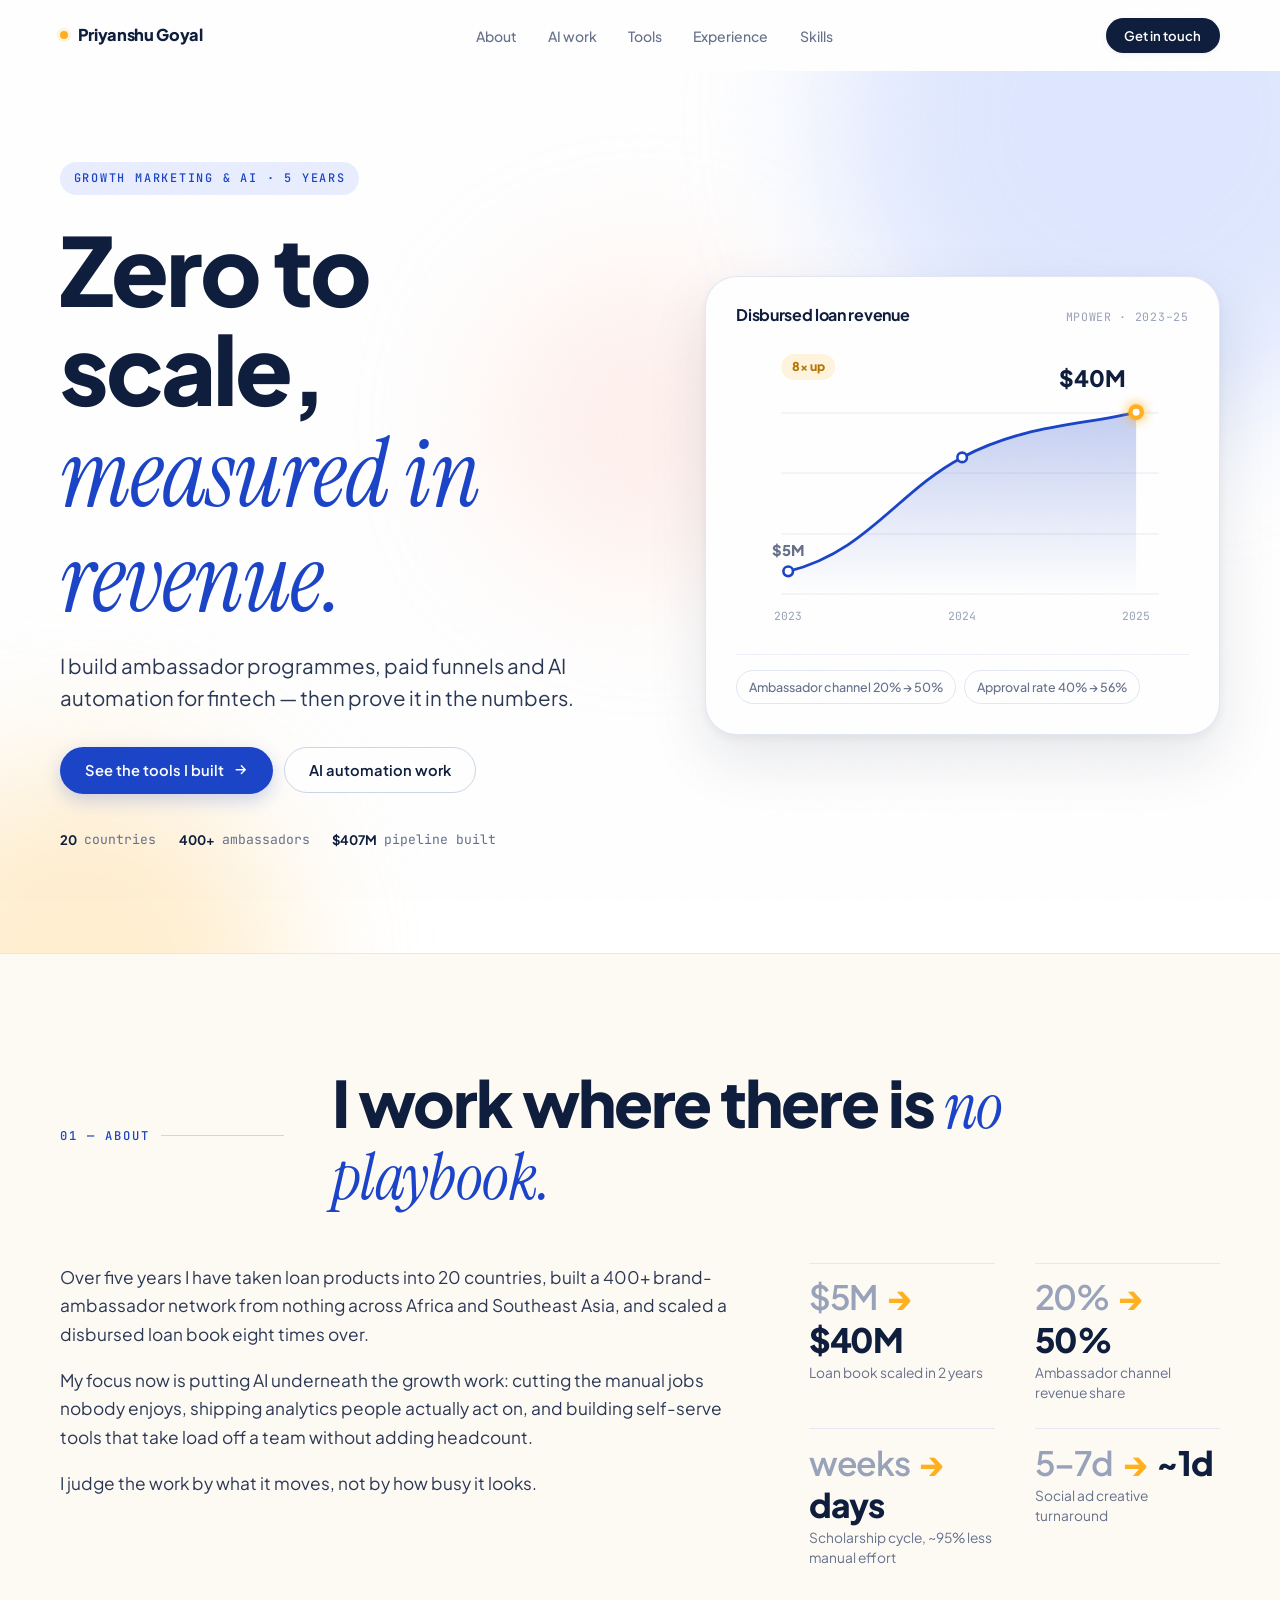
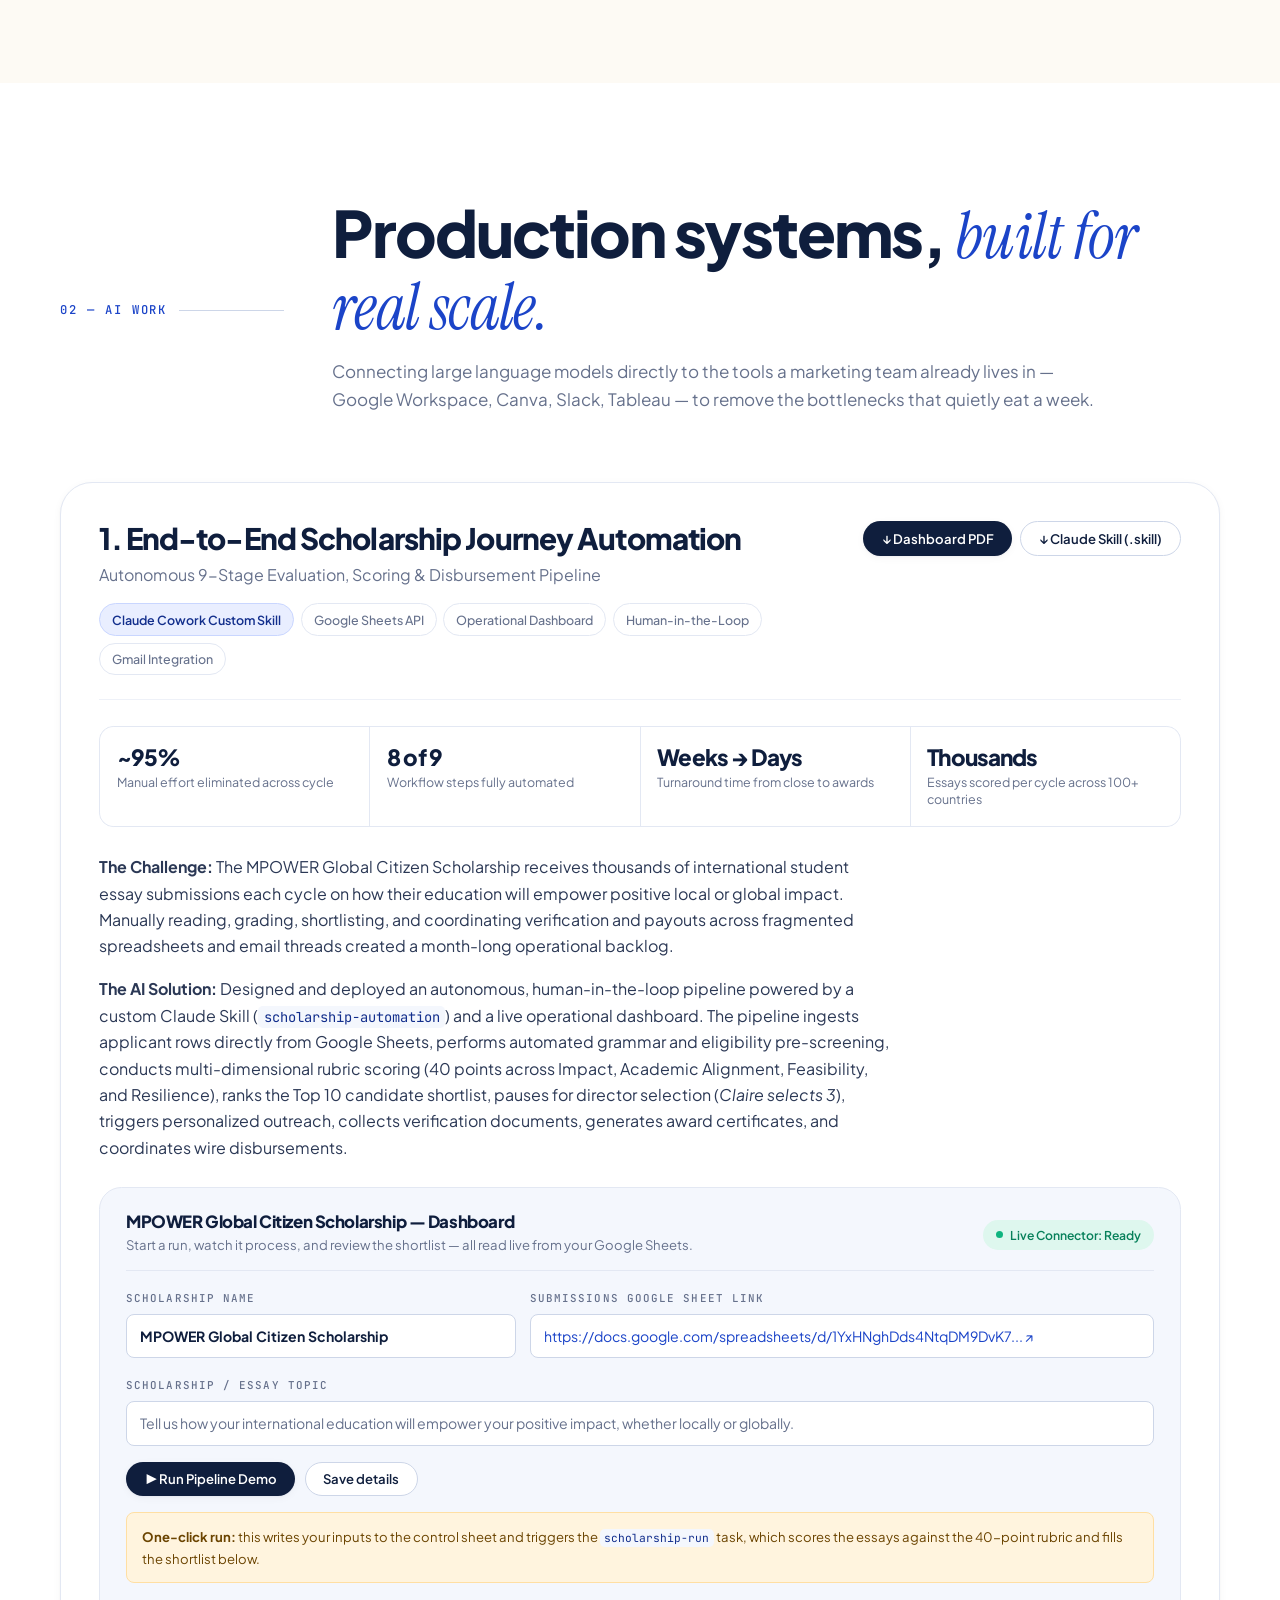
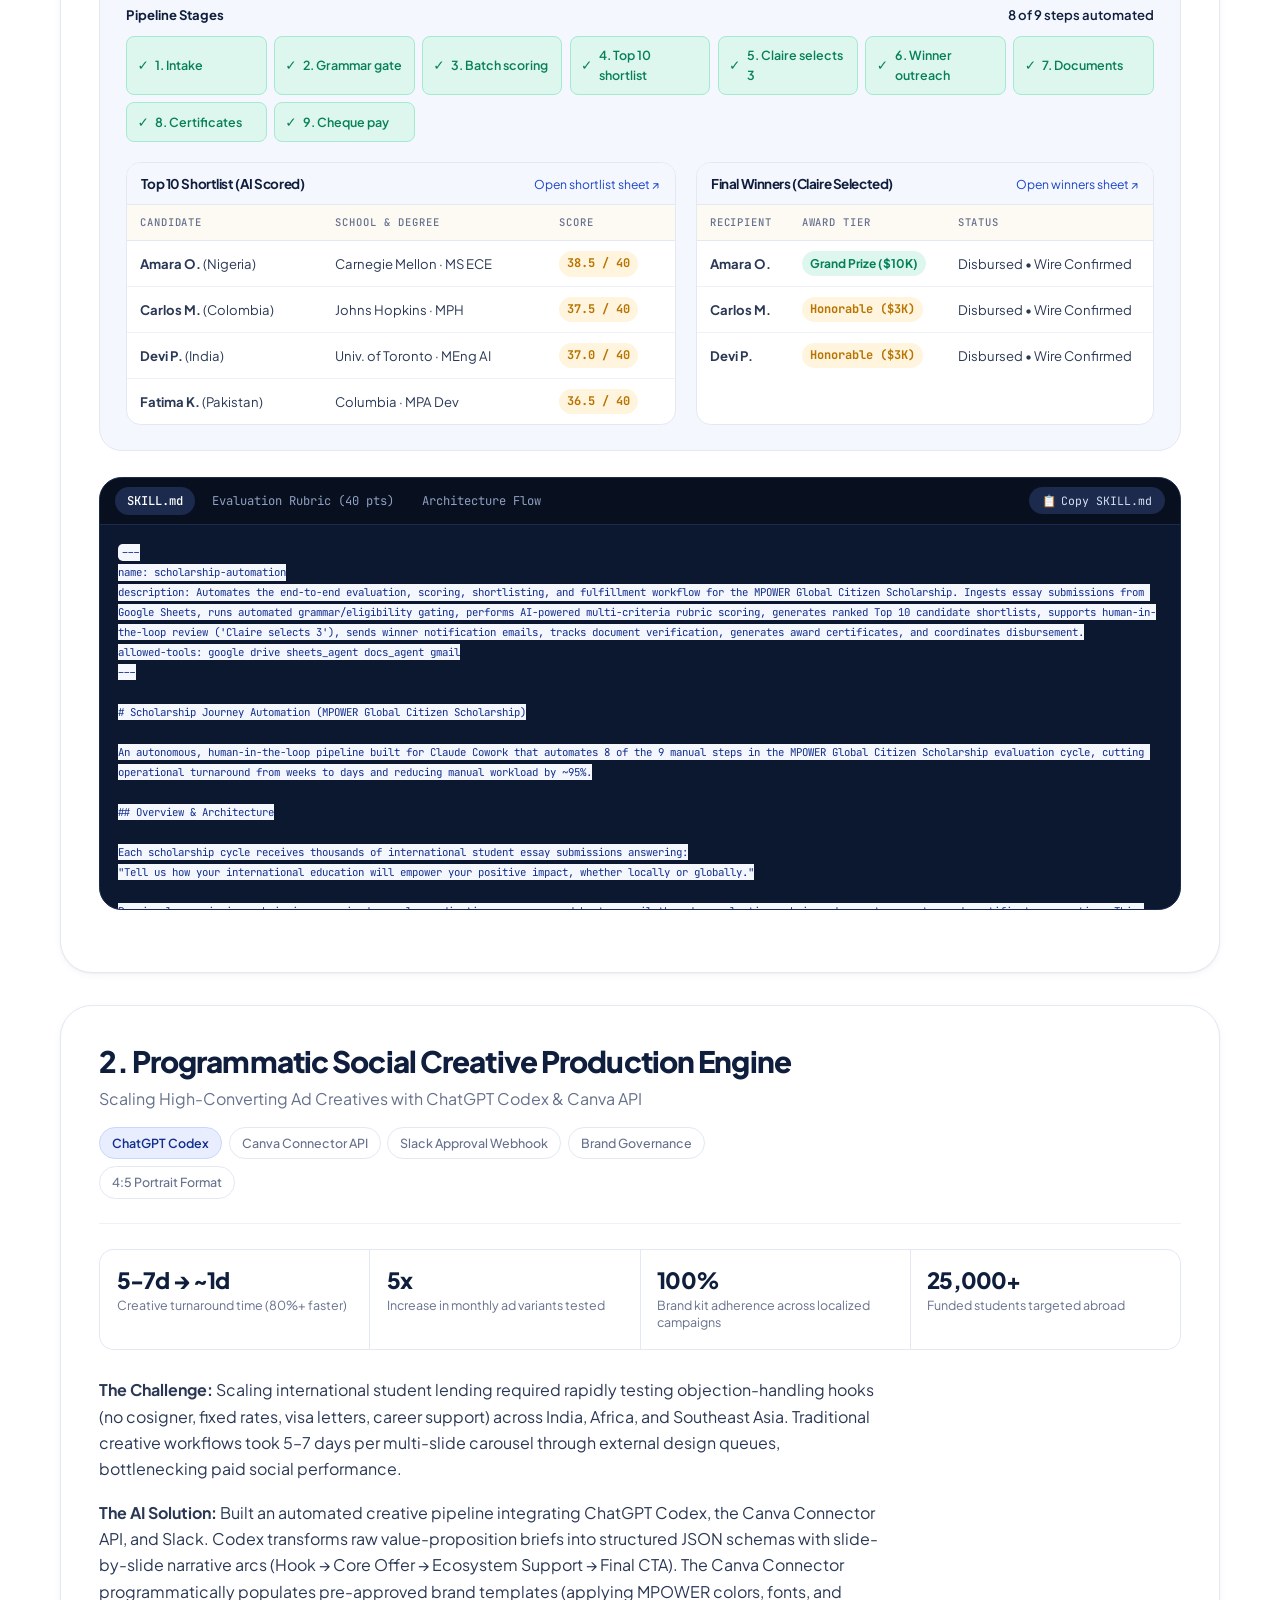
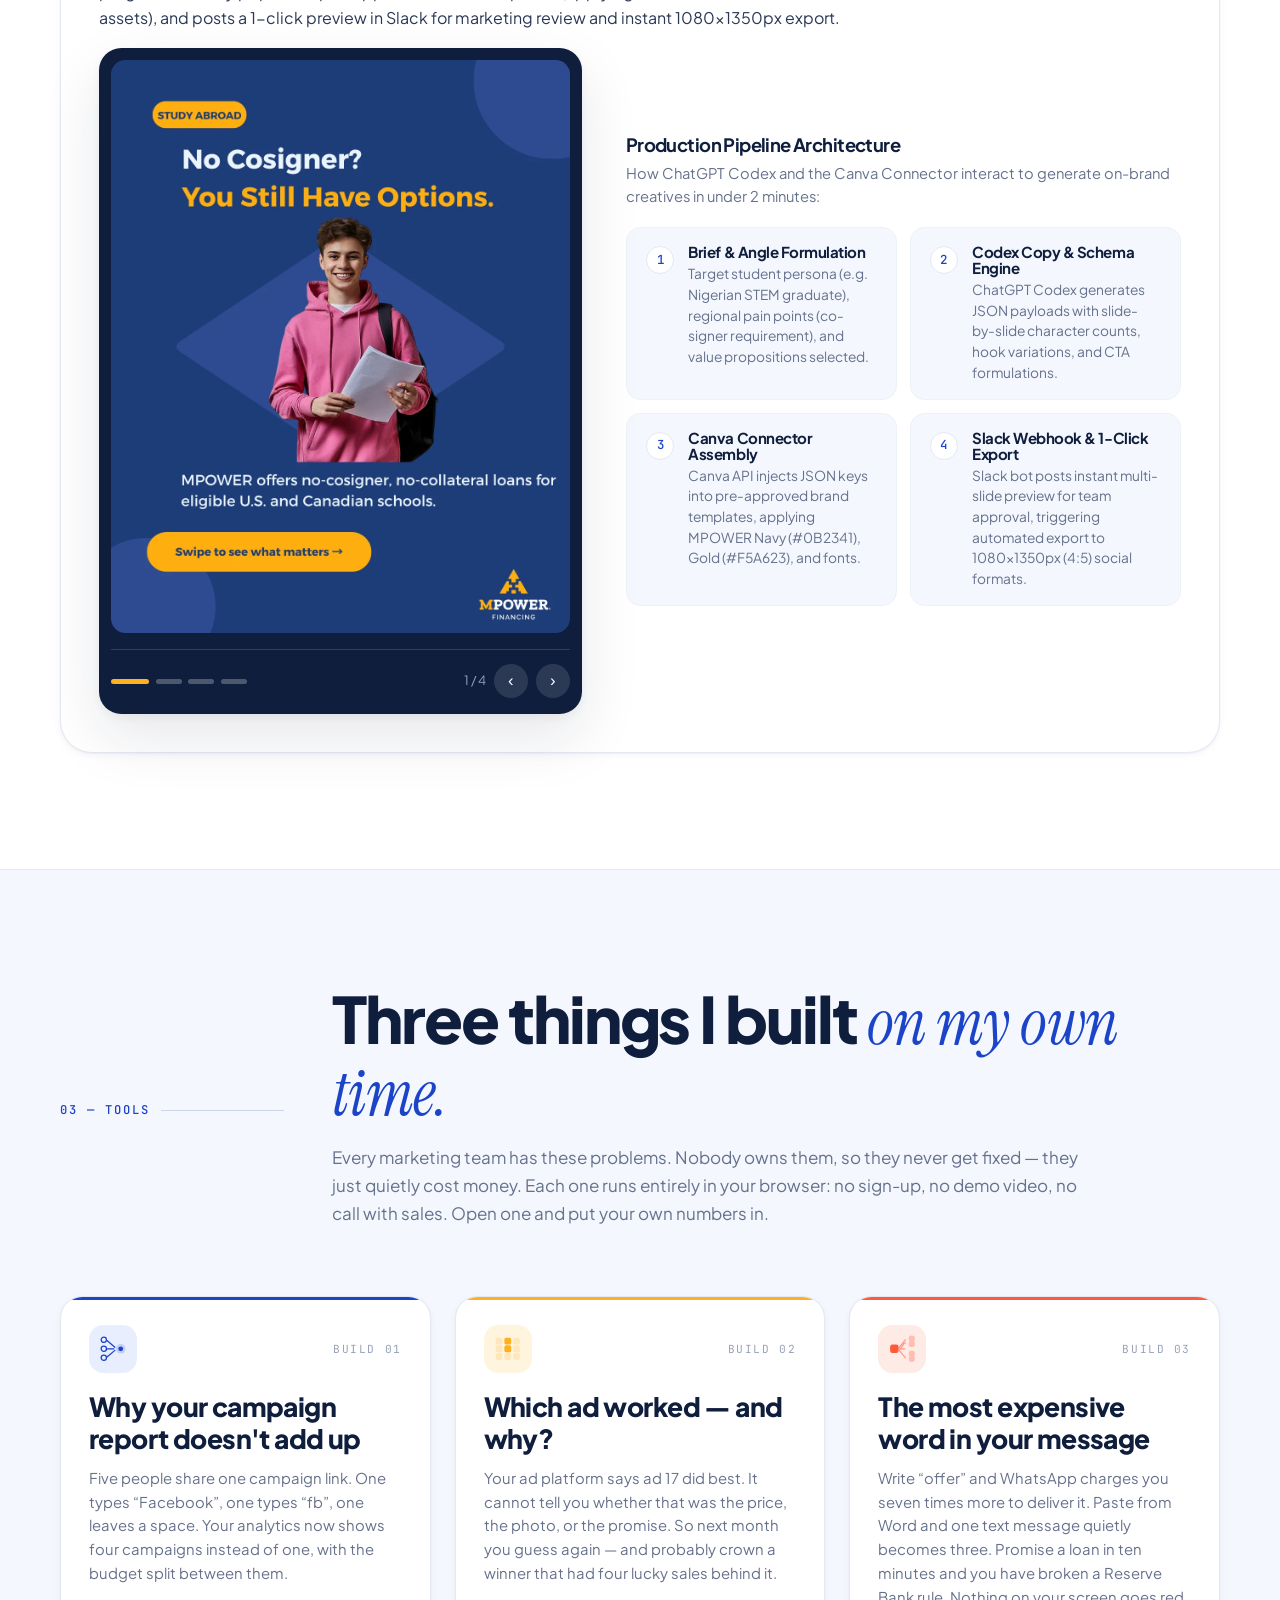
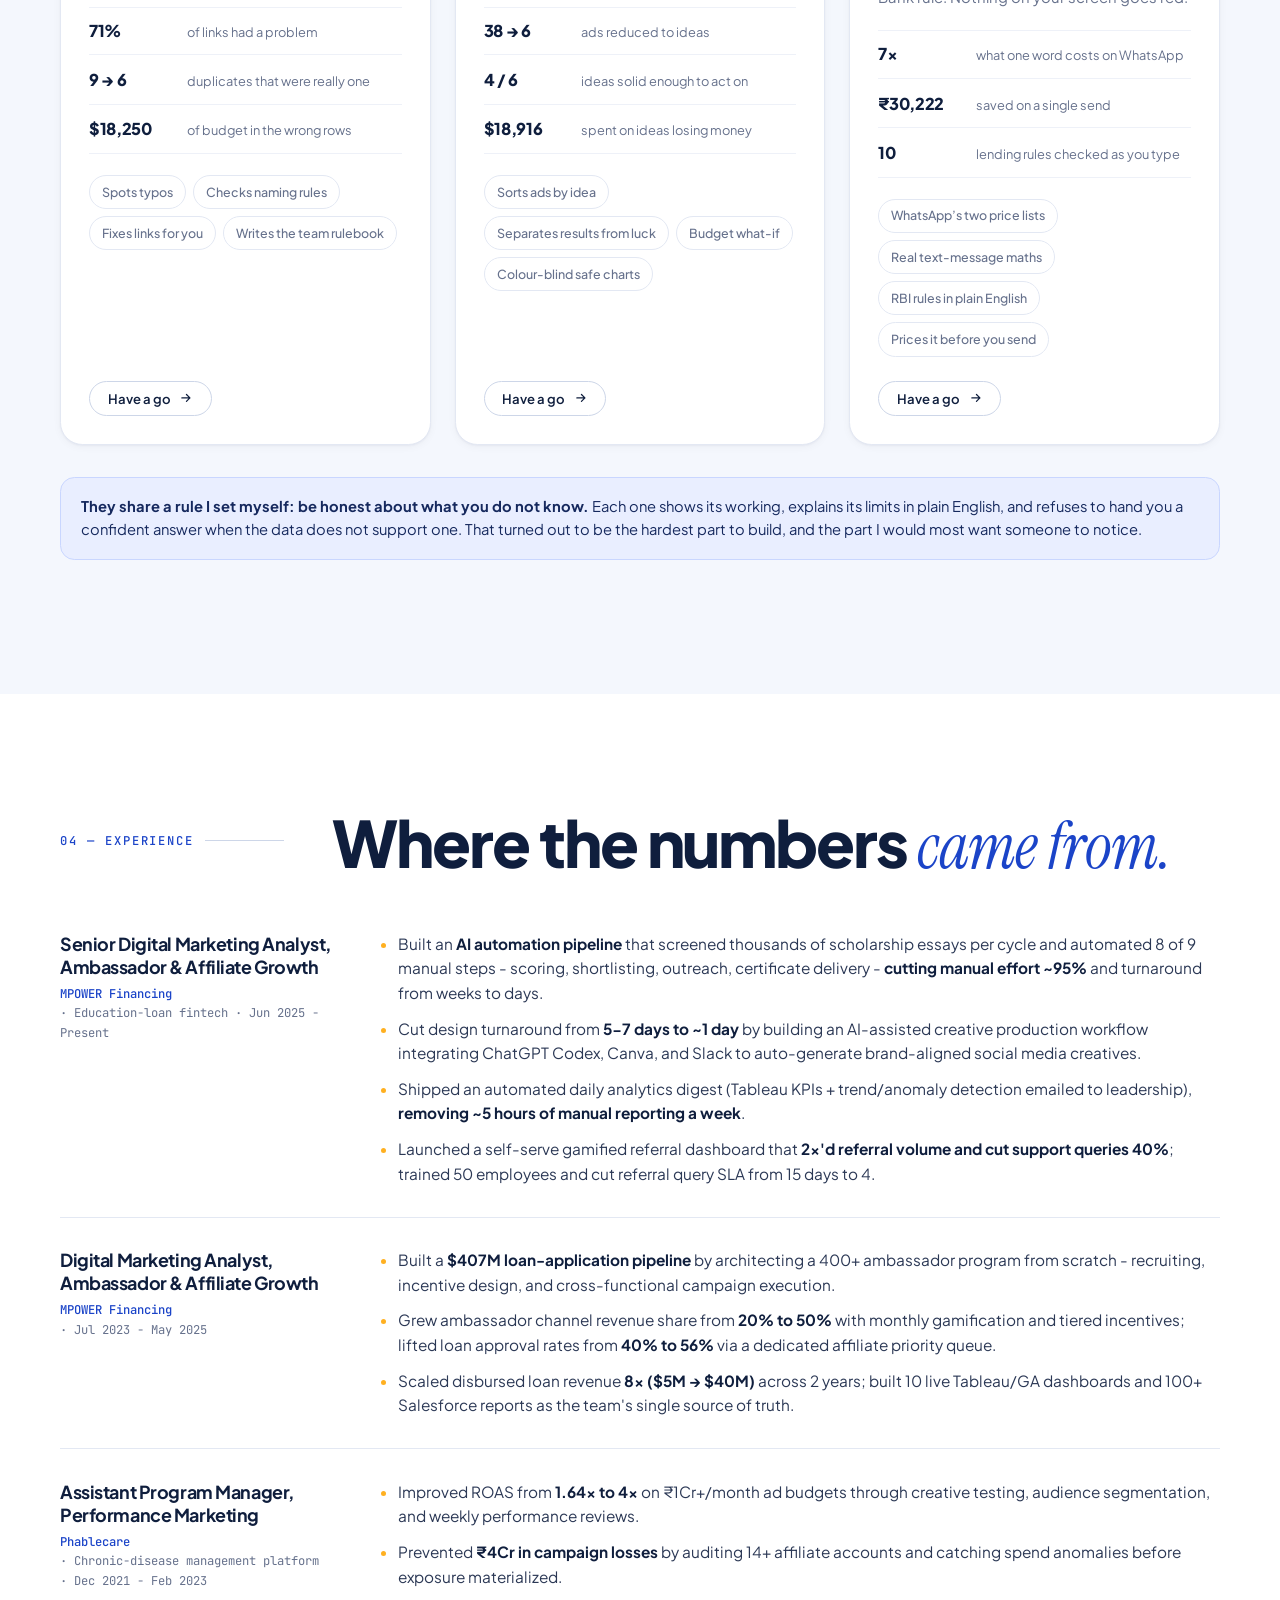
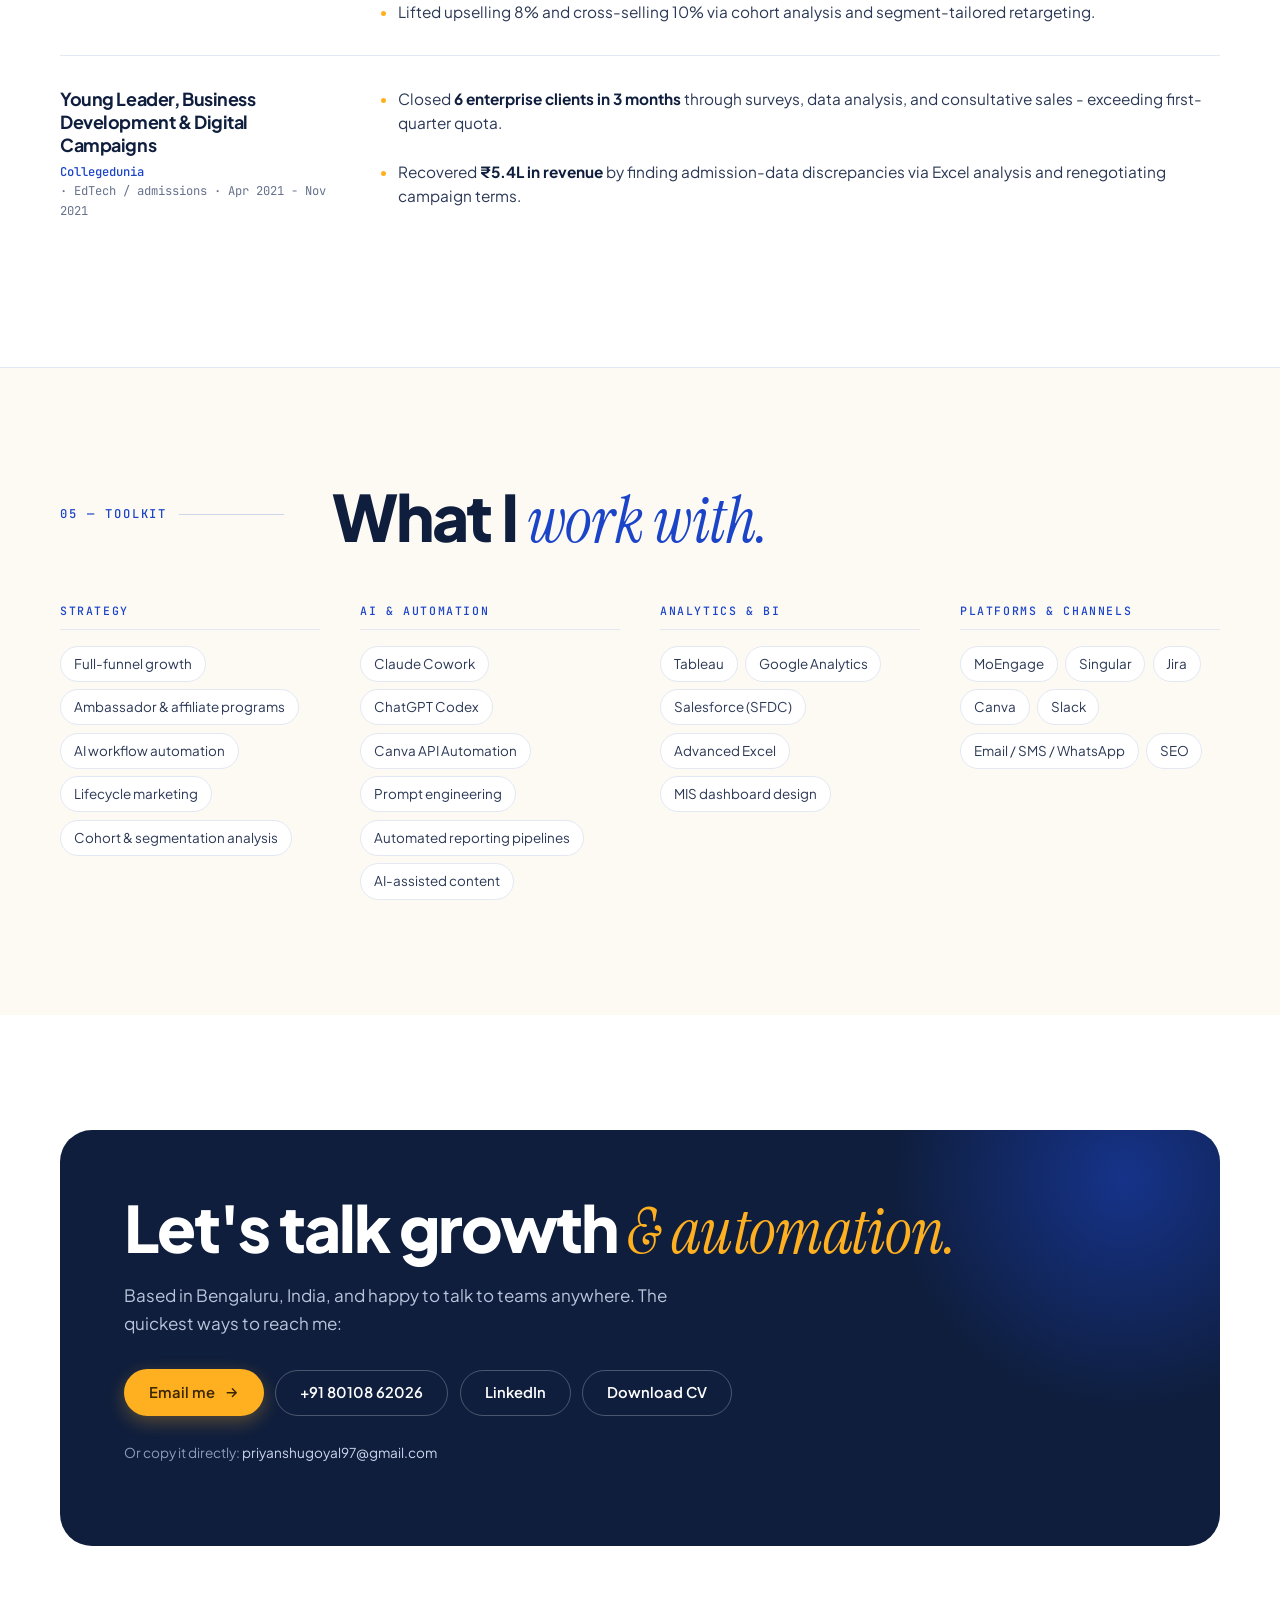
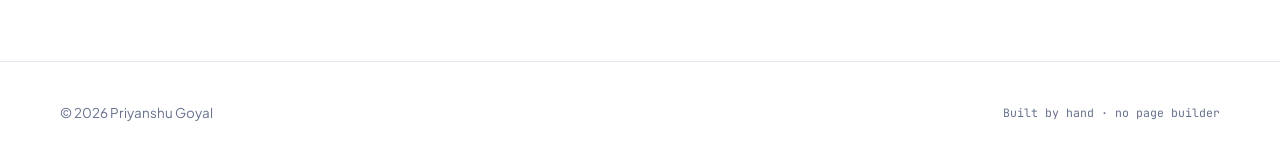
==== commit 99a80466: "Update tools tile for the rebuilt lifecycle copy tool Build 03 now describes what a message costs to" ====
--- a/index.html
+++ b/index.html
@@ -818,10 +818,10 @@
           <span class="tool-icon"><svg viewBox="0 0 56 56" aria-hidden="true"><rect x="4" y="20" width="16" height="16" rx="4.5" fill="currentColor"/><g fill="none" stroke="currentColor" stroke-width="2.4" stroke-linecap="round" opacity=".55"><path d="M21 25.5 33 11M21 28h11M21 30.5 33 45M21 28c7 0 6-11 12-11"/></g><g fill="currentColor" opacity=".3"><circle cx="45" cy="9" r="6"/><circle cx="45" cy="19" r="6"/><circle cx="45" cy="37" r="6"/><circle cx="45" cy="47" r="6"/></g></svg></span>
           <span class="tool-n">Build 03</span>
         </div>
-        <h3 class="display-sm">One message, four places, nothing broken</h3>
-        <p class="tool-lede">One campaign has to become an email, a text, a WhatsApp message and a notification, for every type of customer. Each has rules nobody remembers, so copy gets written, uploaded, rejected and rewritten.</p>
-        <div class="t-stats"><div class="t-stat"><b>1 &rarr; 12</b><span>brief to finished messages</span></div><div class="t-stat"><b>12 / 12</b><span>pass every rule first time</span></div><div class="t-stat"><b>$300</b><span>of needless texting cost caught</span></div></div>
-        <ul class="tag-row"><li class="tag">Real text-message maths</li><li class="tag">WhatsApp's fussy rules</li><li class="tag">Checks as you type</li><li class="tag">Ready to upload</li></ul>
+        <h3 class="display-sm">The most expensive word in your message</h3>
+        <p class="tool-lede">Write &ldquo;offer&rdquo; and WhatsApp charges you seven times more to deliver it. Paste from Word and one text message quietly becomes three. Promise a loan in ten minutes and you have broken a Reserve Bank rule. Nothing on your screen goes red.</p>
+        <div class="t-stats"><div class="t-stat"><b>7&times;</b><span>what one word costs on WhatsApp</span></div><div class="t-stat"><b>&#8377;30,222</b><span>saved on a single send</span></div><div class="t-stat"><b>10</b><span>lending rules checked as you type</span></div></div>
+        <ul class="tag-row"><li class="tag">WhatsApp&rsquo;s two price lists</li><li class="tag">Real text-message maths</li><li class="tag">RBI rules in plain English</li><li class="tag">Prices it before you send</li></ul>
         <a class="btn btn-ghost btn-sm tool-cta" href="tools/lifecycle-multiplier.html">Have a go <svg viewBox="0 0 24 24" fill="none" stroke="currentColor" stroke-width="2.2" stroke-linecap="round" stroke-linejoin="round" aria-hidden="true"><path d="M5 12h14M13 6l6 6-6 6"/></svg></a>
       </article>
       </div>
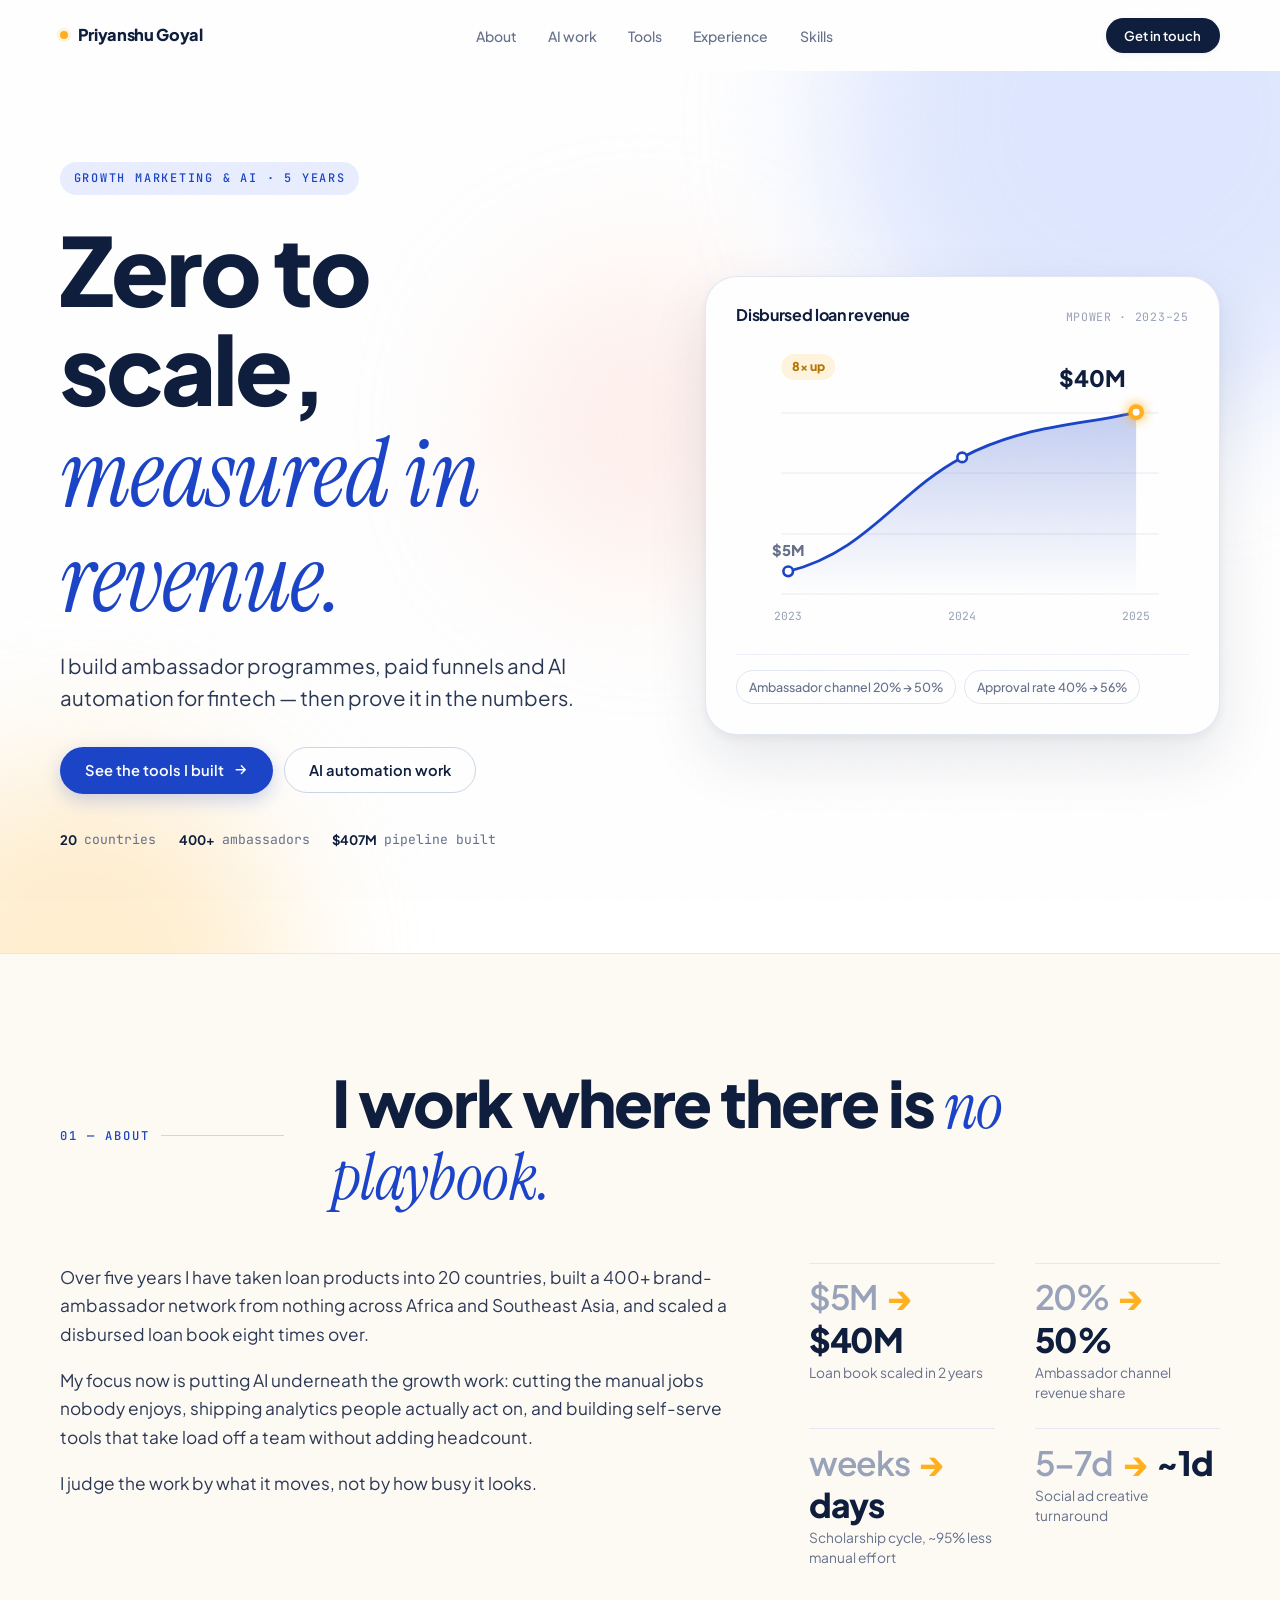
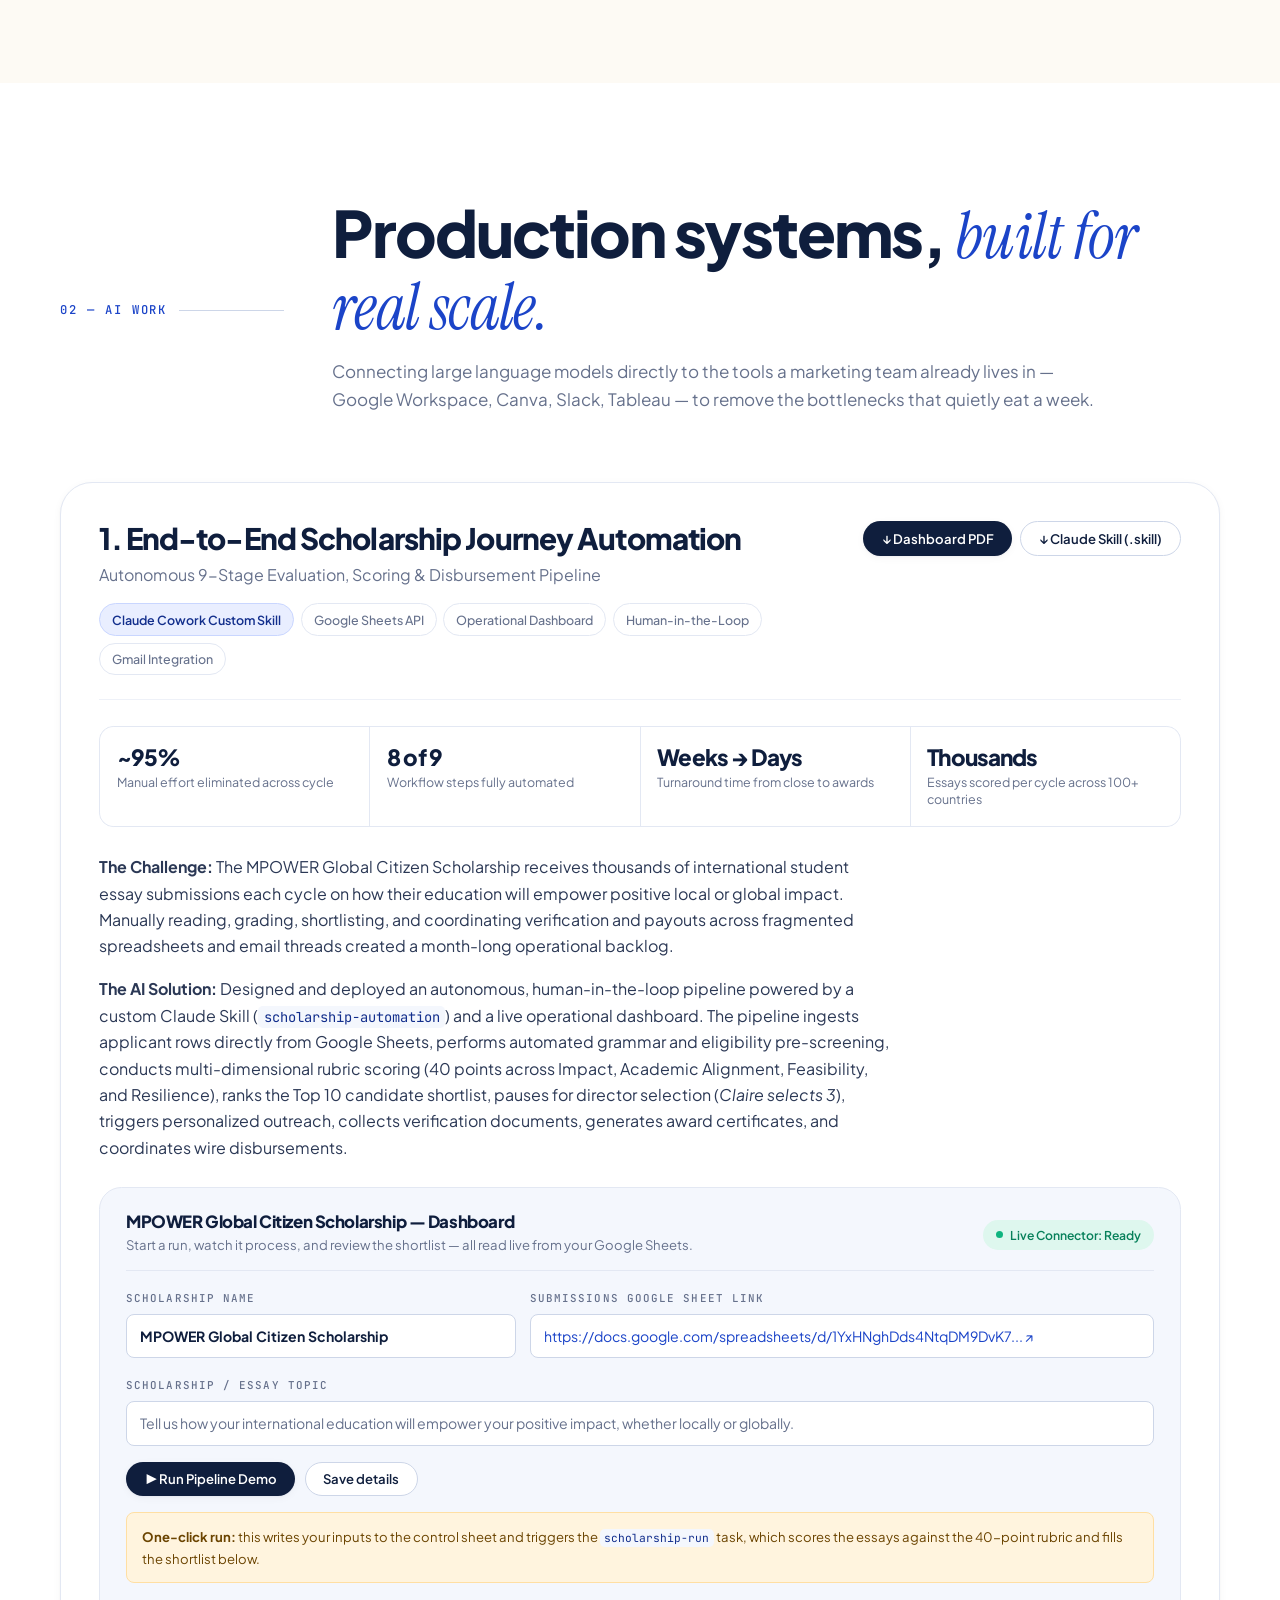
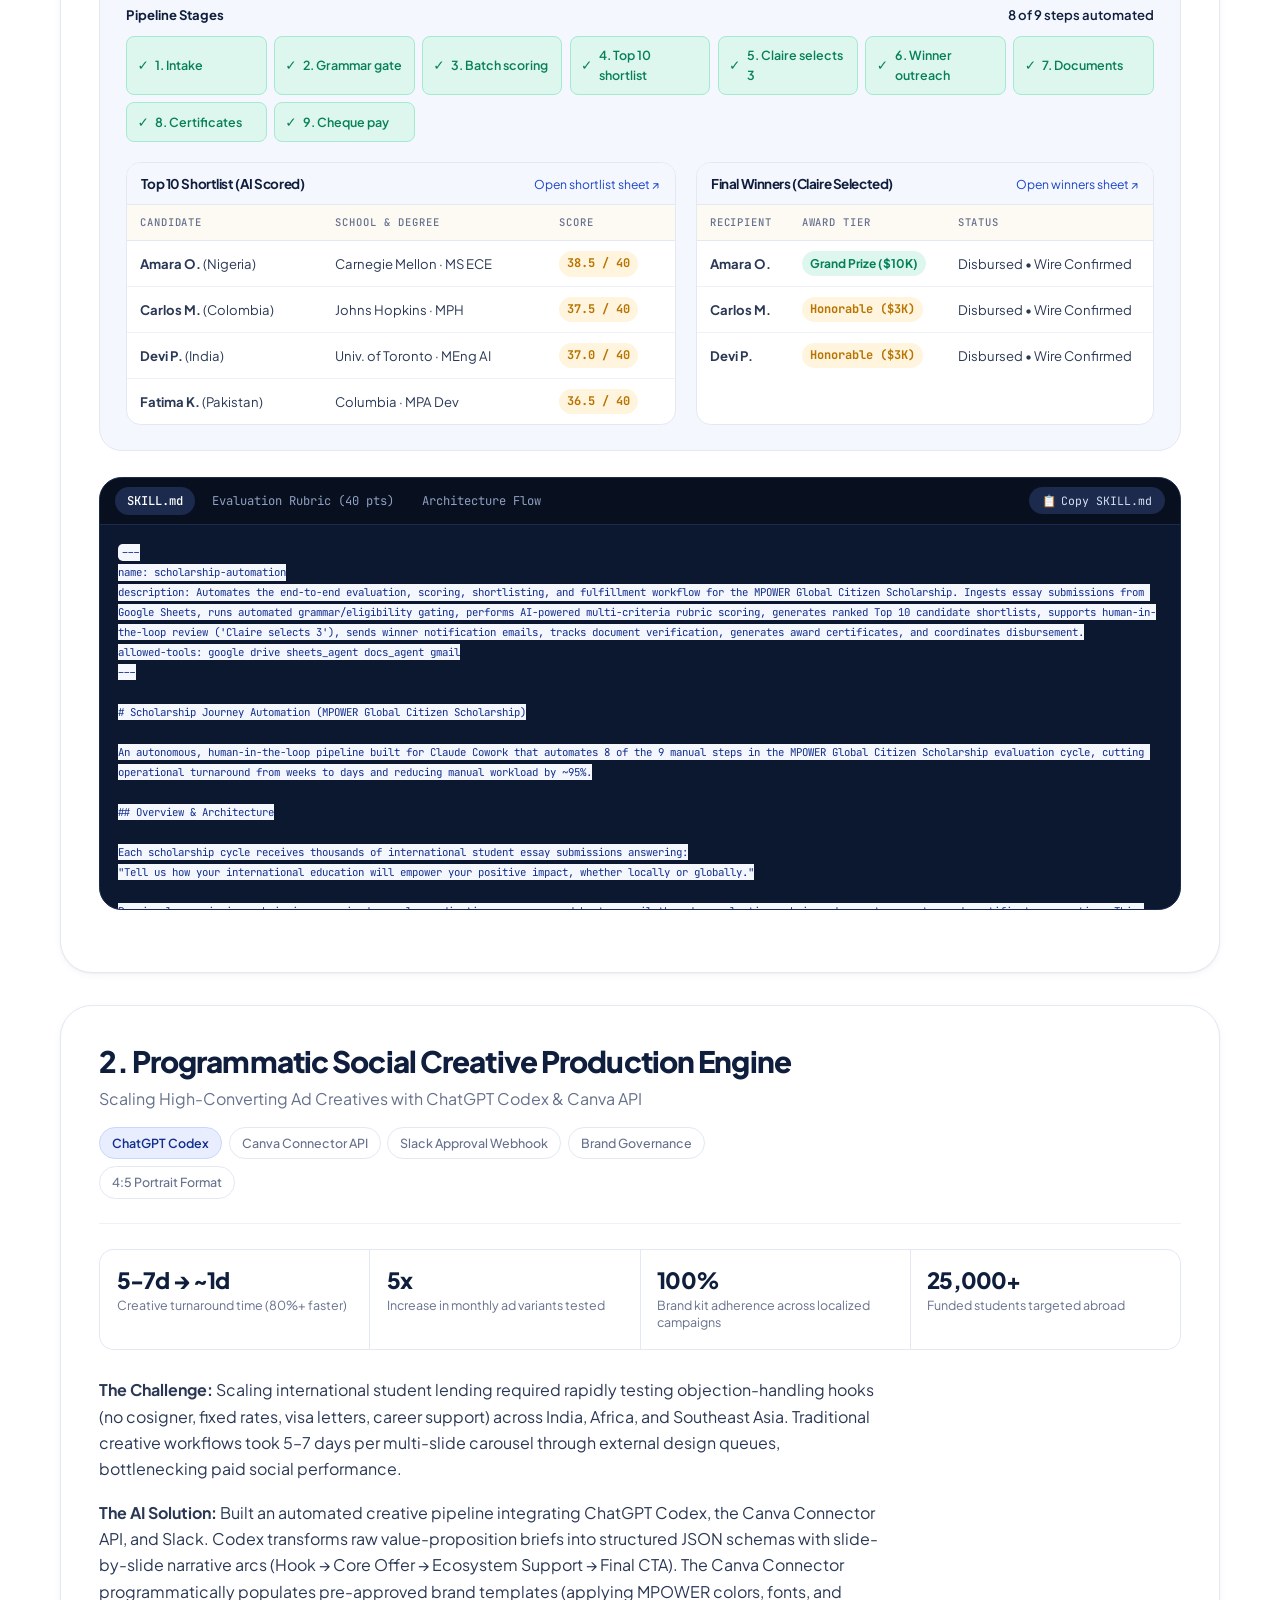
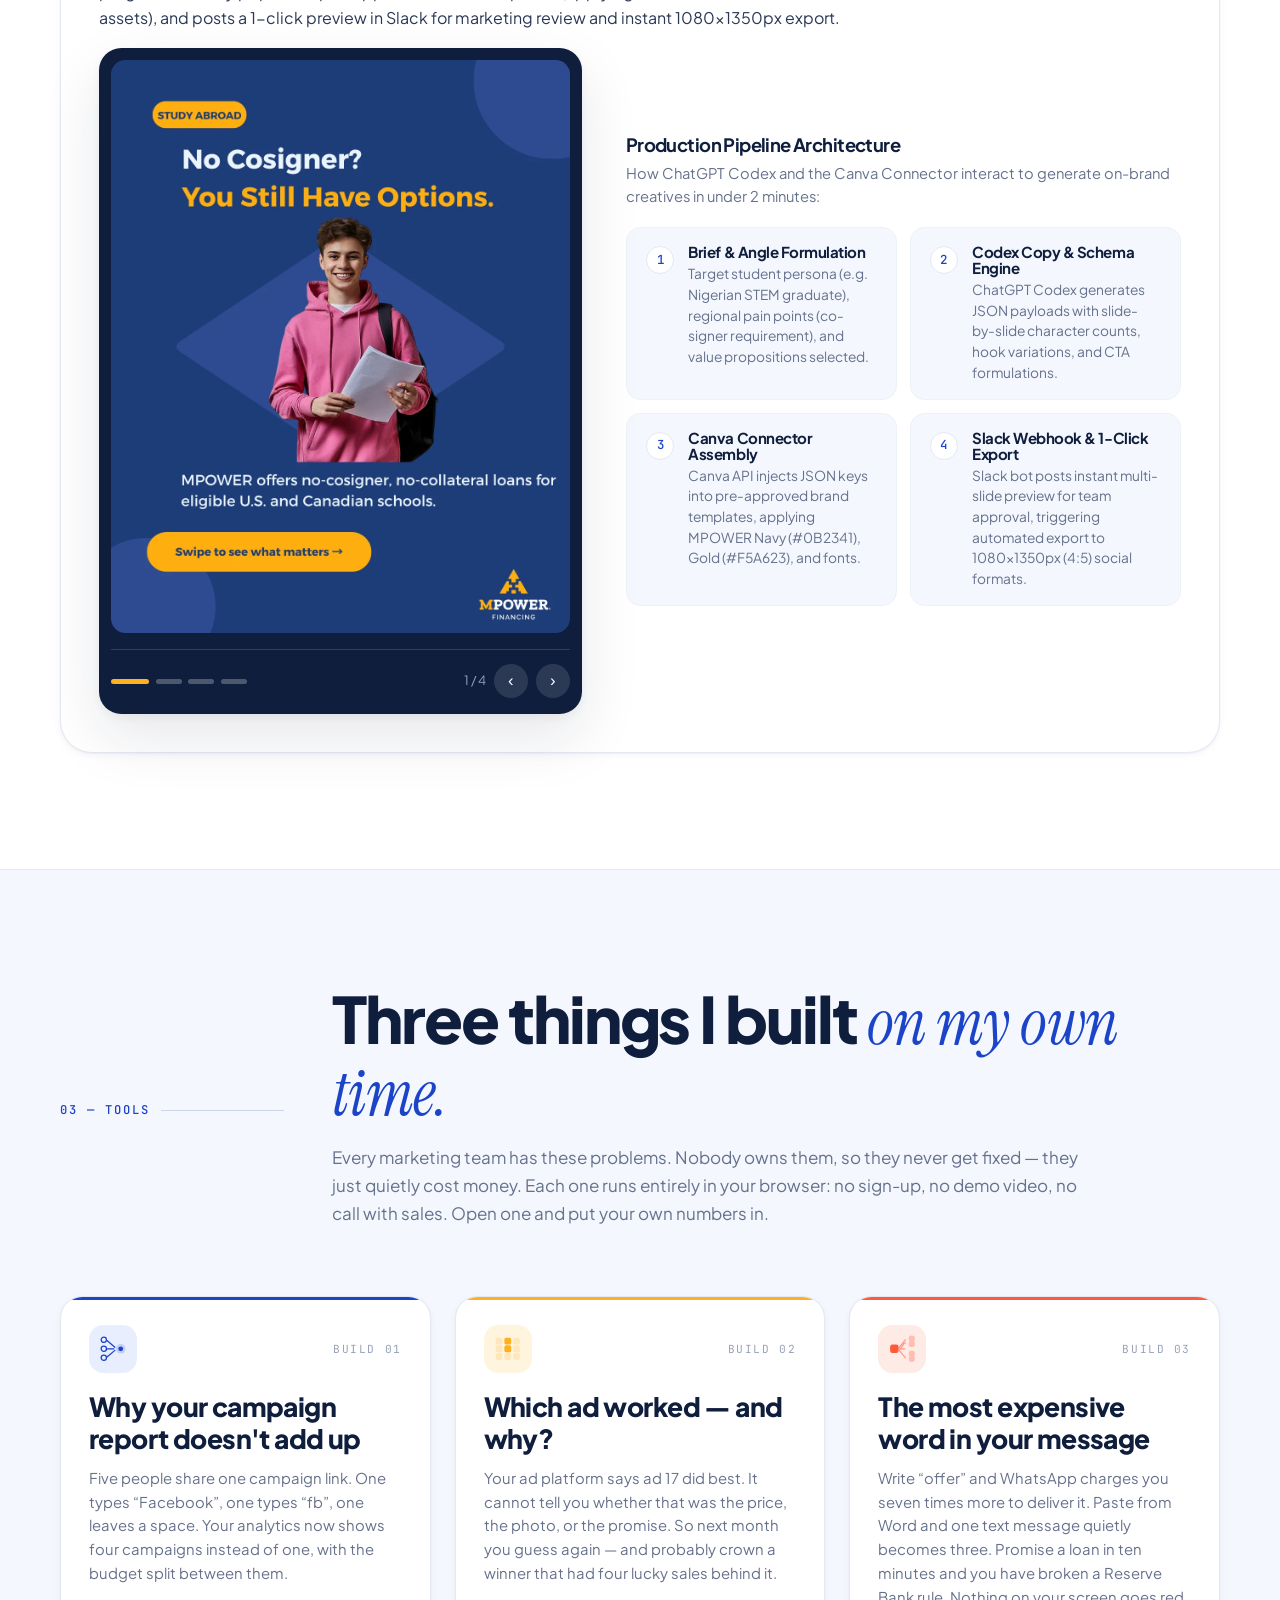
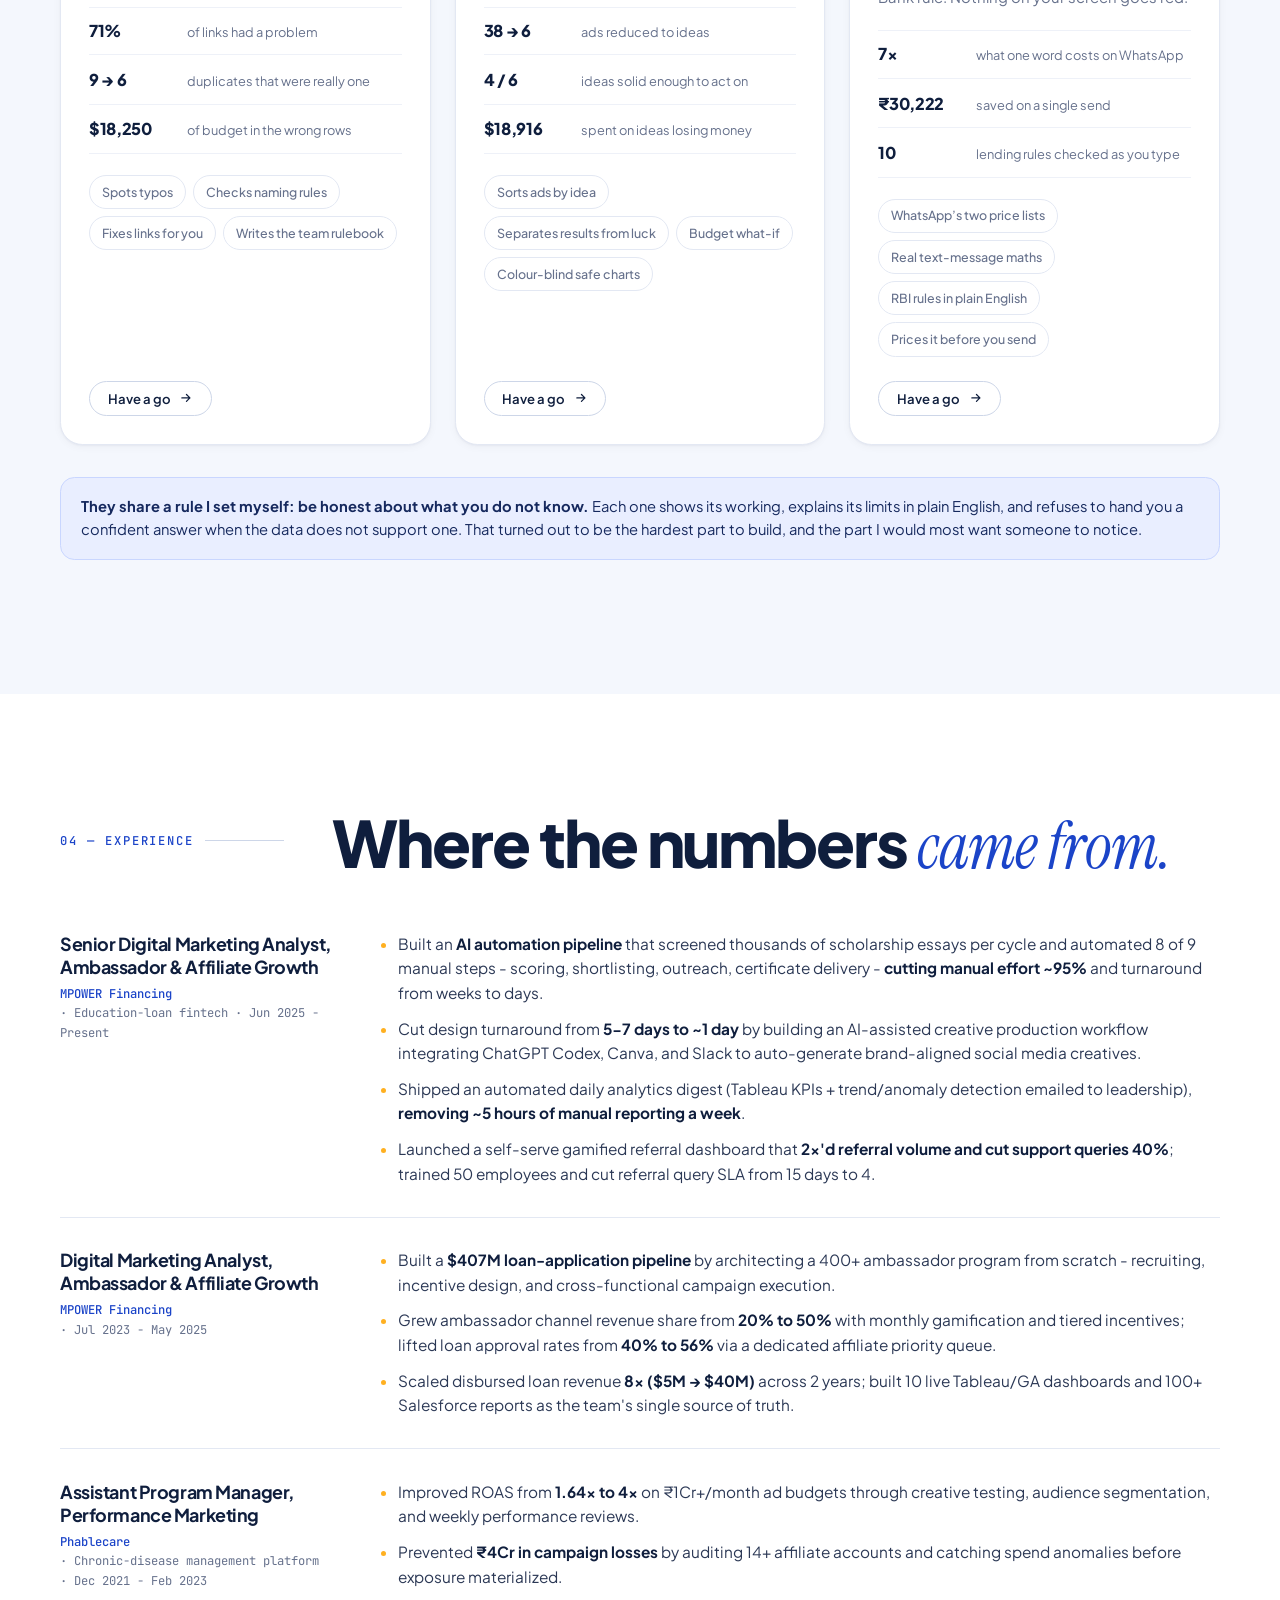
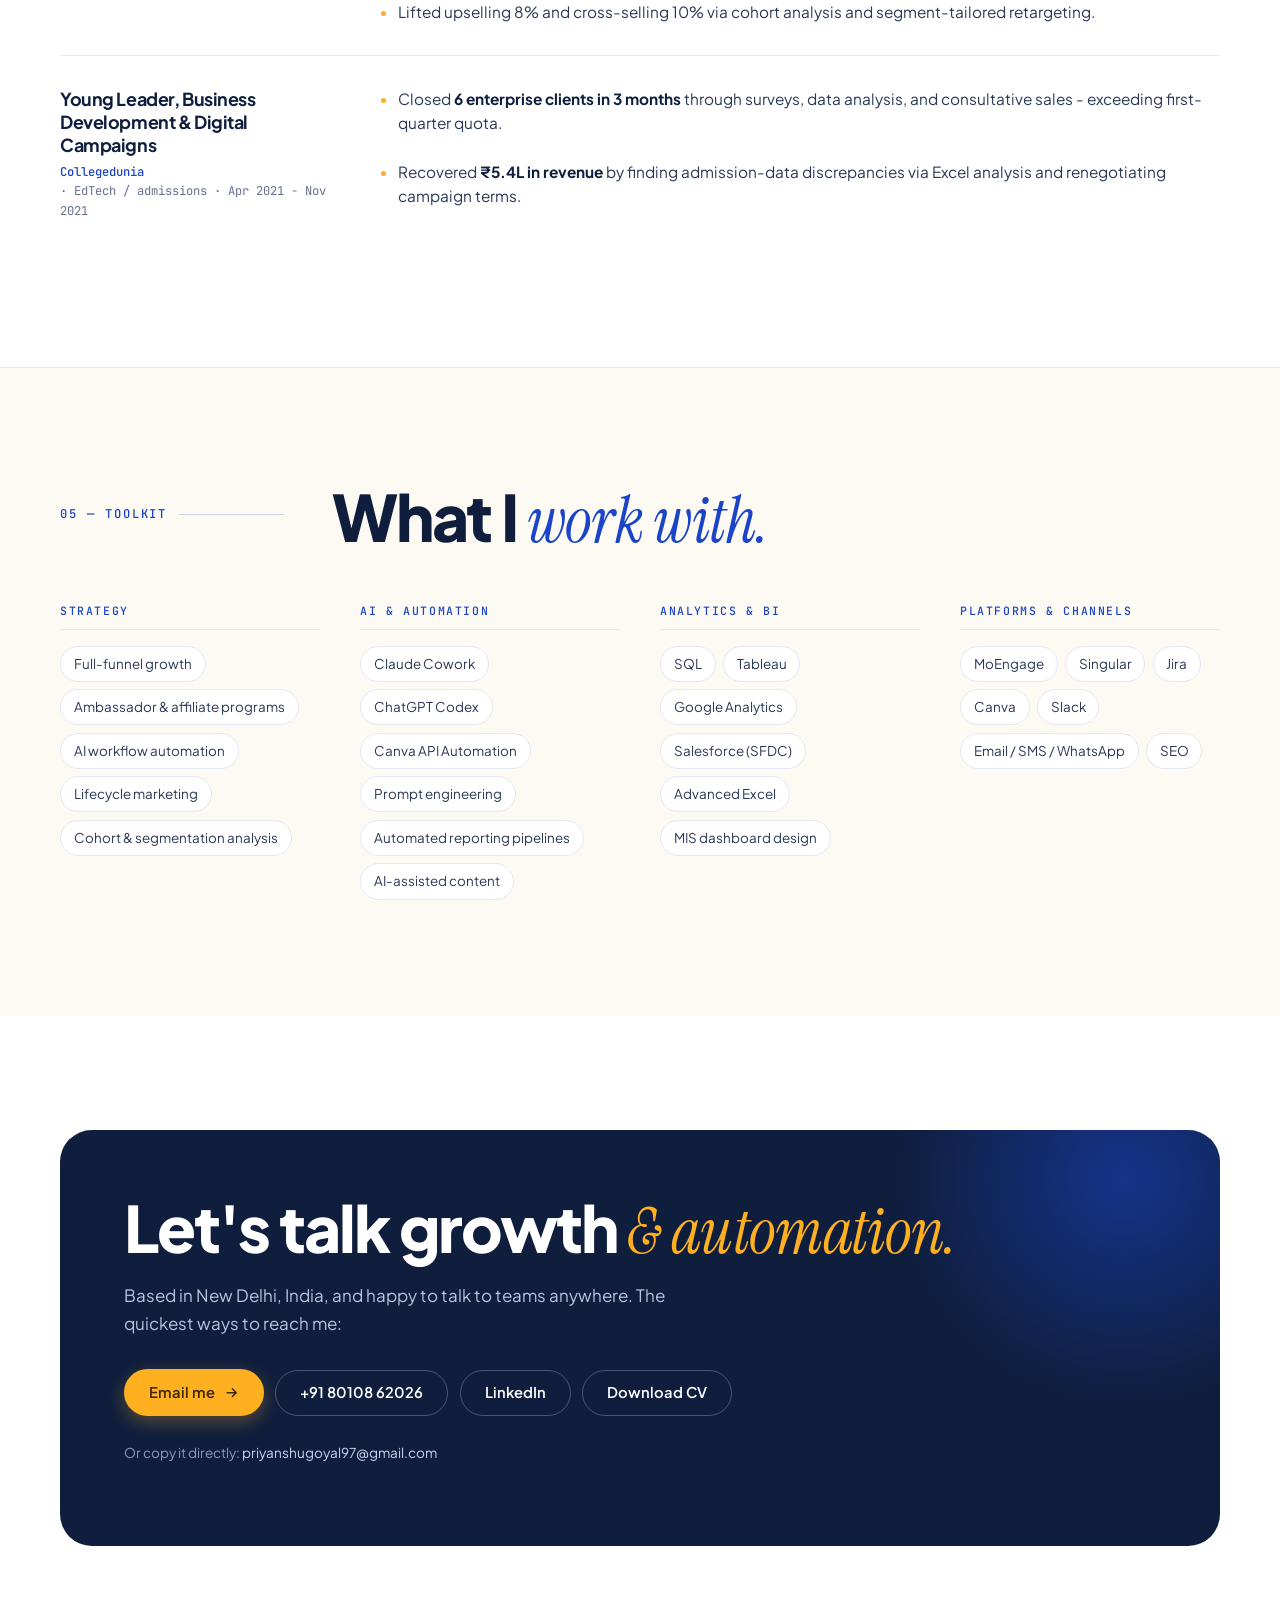
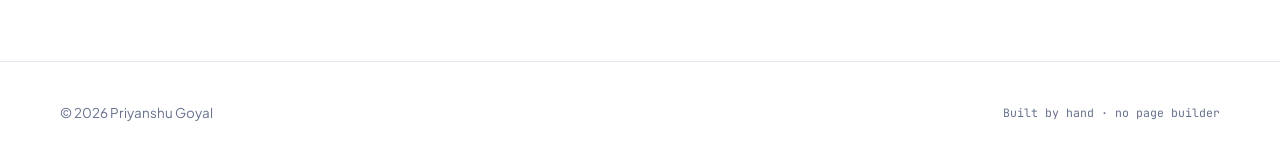
==== commit b370692d: "Update CV, add SQL to skills, change location to New Delhi - Replace embedded CV PDF with the latest" ====
--- a/index.html
+++ b/index.html
@@ -915,7 +915,7 @@
         <div class="skillgroup">
           <h3>Analytics &amp; BI</h3>
           <ul class="chips">
-            <li>Tableau</li><li>Google Analytics</li><li>Salesforce (SFDC)</li>
+            <li>SQL</li><li>Tableau</li><li>Google Analytics</li><li>Salesforce (SFDC)</li>
             <li>Advanced Excel</li><li>MIS dashboard design</li>
           </ul>
         </div>
@@ -938,12 +938,12 @@
         <span class="contact-glow" aria-hidden="true"></span>
         <div class="above">
           <h2 class="display-lg" id="contact-h">Let's talk growth <span class="ital">&amp; automation.</span></h2>
-          <p>Based in Bengaluru, India, and happy to talk to teams anywhere. The quickest ways to reach me:</p>
+          <p>Based in New Delhi, India, and happy to talk to teams anywhere. The quickest ways to reach me:</p>
           <div class="btn-row" style="margin-top:2rem">
             <a class="btn btn-gold" href="mailto:priyanshugoyal97@gmail.com">Email me <svg viewBox="0 0 24 24" fill="none" stroke="currentColor" stroke-width="2.2" stroke-linecap="round" stroke-linejoin="round" aria-hidden="true"><path d="M5 12h14M13 6l6 6-6 6"/></svg></a>
             <a class="btn btn-ghost" href="tel:+918010862026">+91 80108 62026</a>
             <a class="btn btn-ghost" href="https://www.linkedin.com/in/priyanshu-goyal-343a3b123/" target="_blank" rel="noopener noreferrer">LinkedIn</a>
-            <a class="btn btn-ghost" href="[data-uri]" download="Priyanshu_Goyal_CV.pdf">Download CV</a>
+            <a class="btn btn-ghost" href="[data-uri]" download="Priyanshu_Goyal_CV.pdf">Download CV</a>
           </div>
           <p class="contact-fallback">Or copy it directly: <a href="mailto:priyanshugoyal97@gmail.com">priyanshugoyal97@gmail.com</a></p>
         </div>
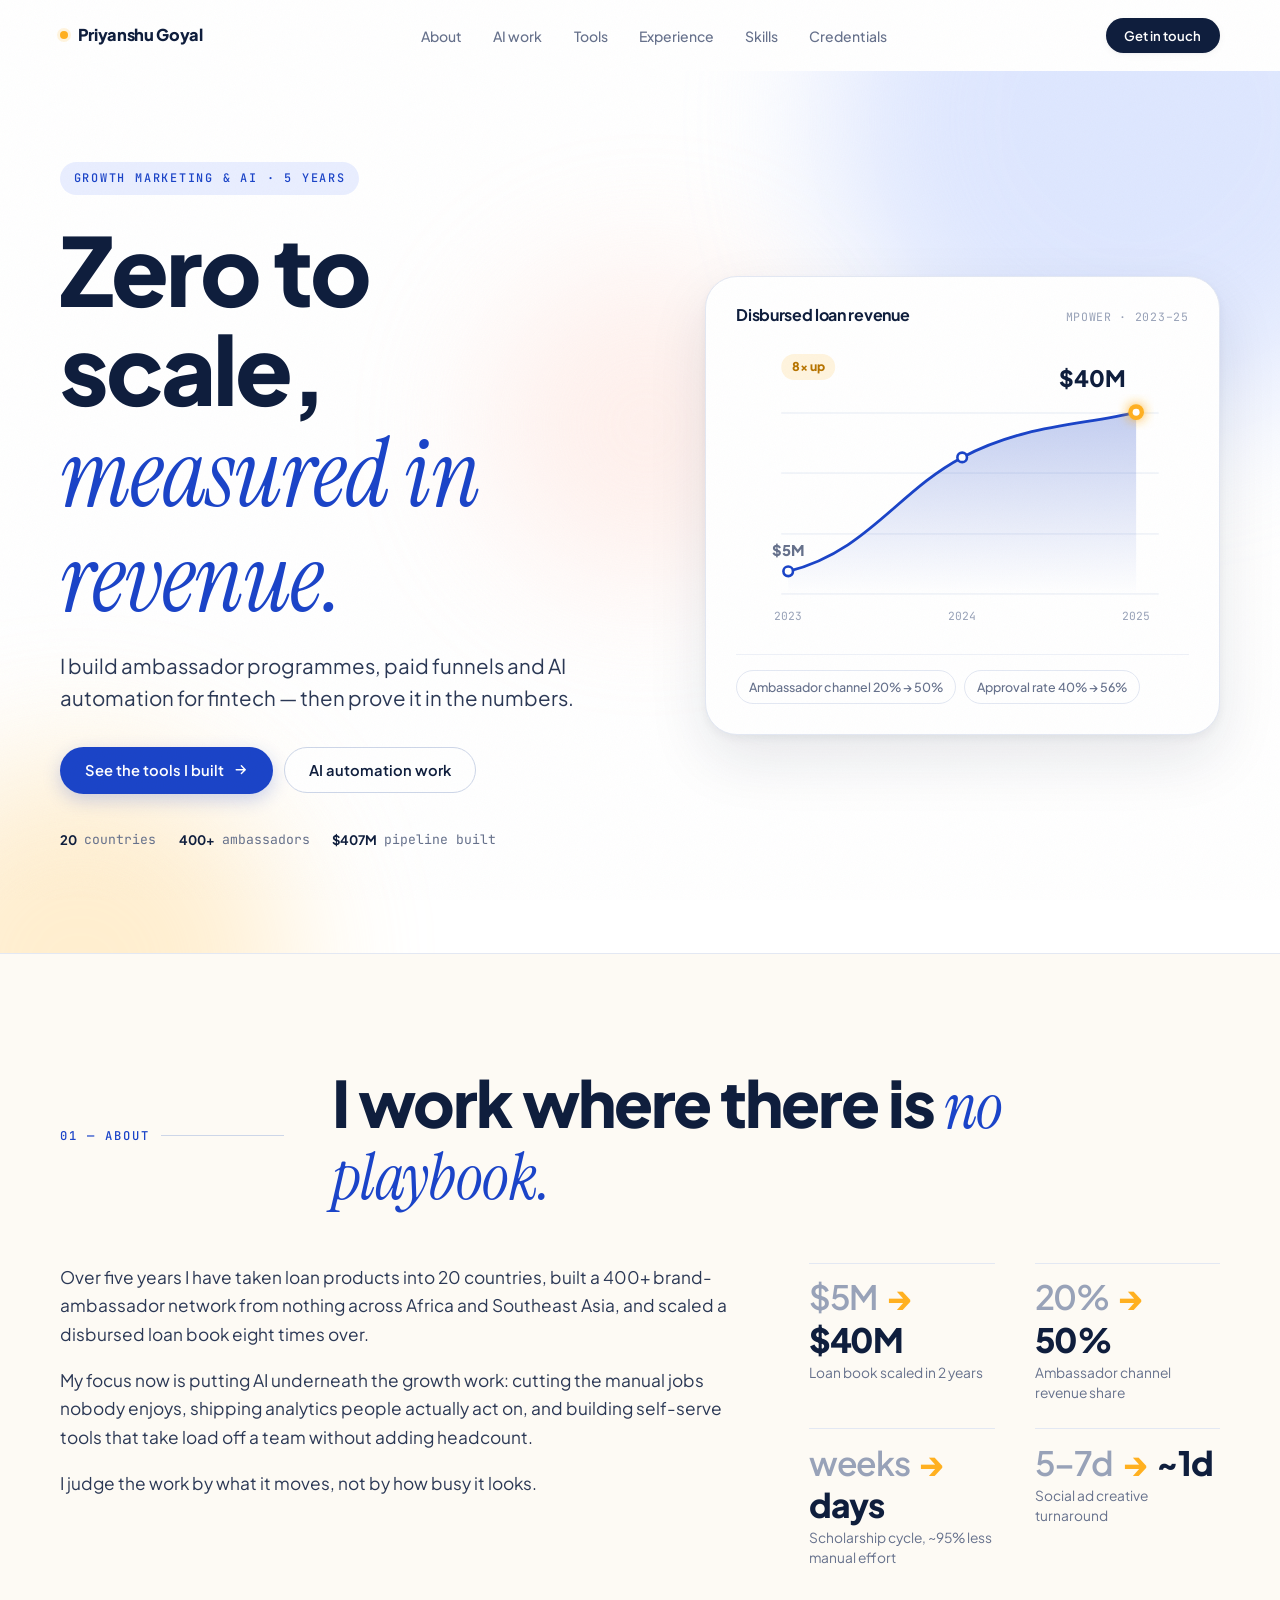
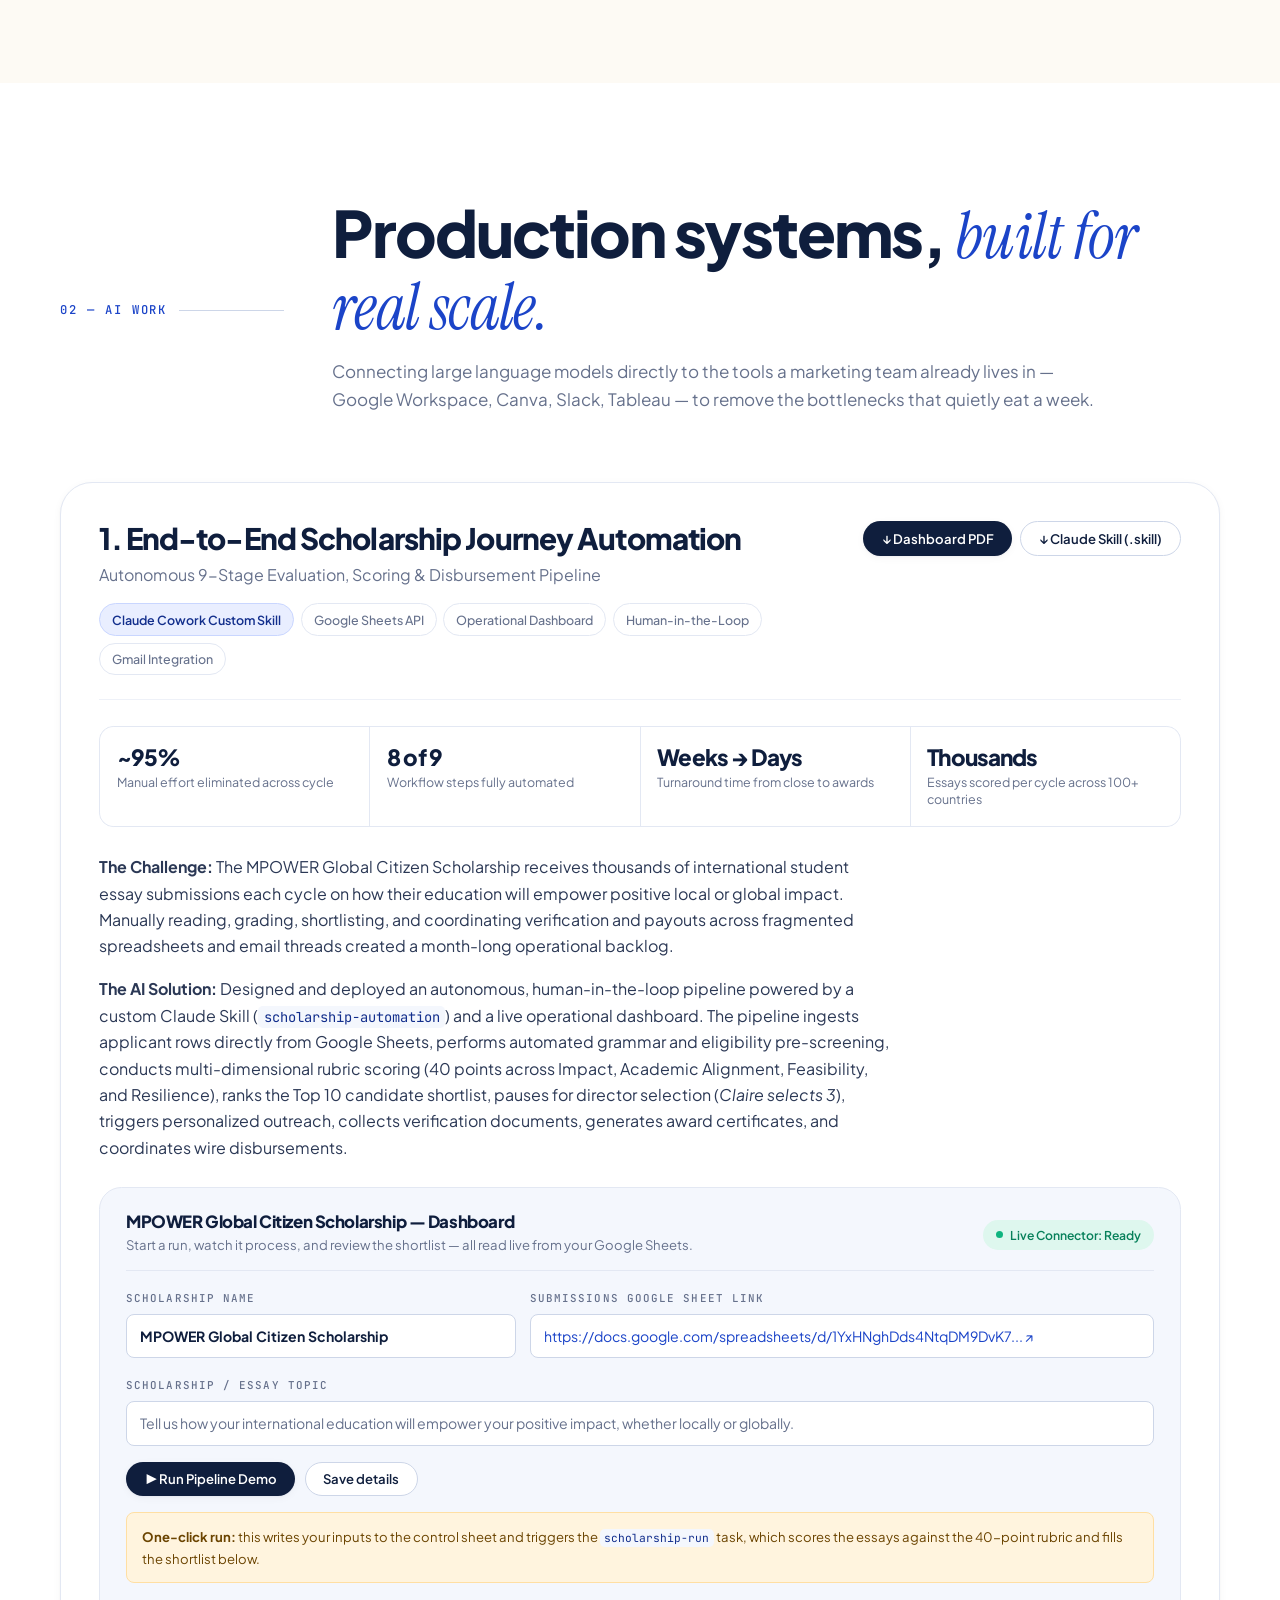
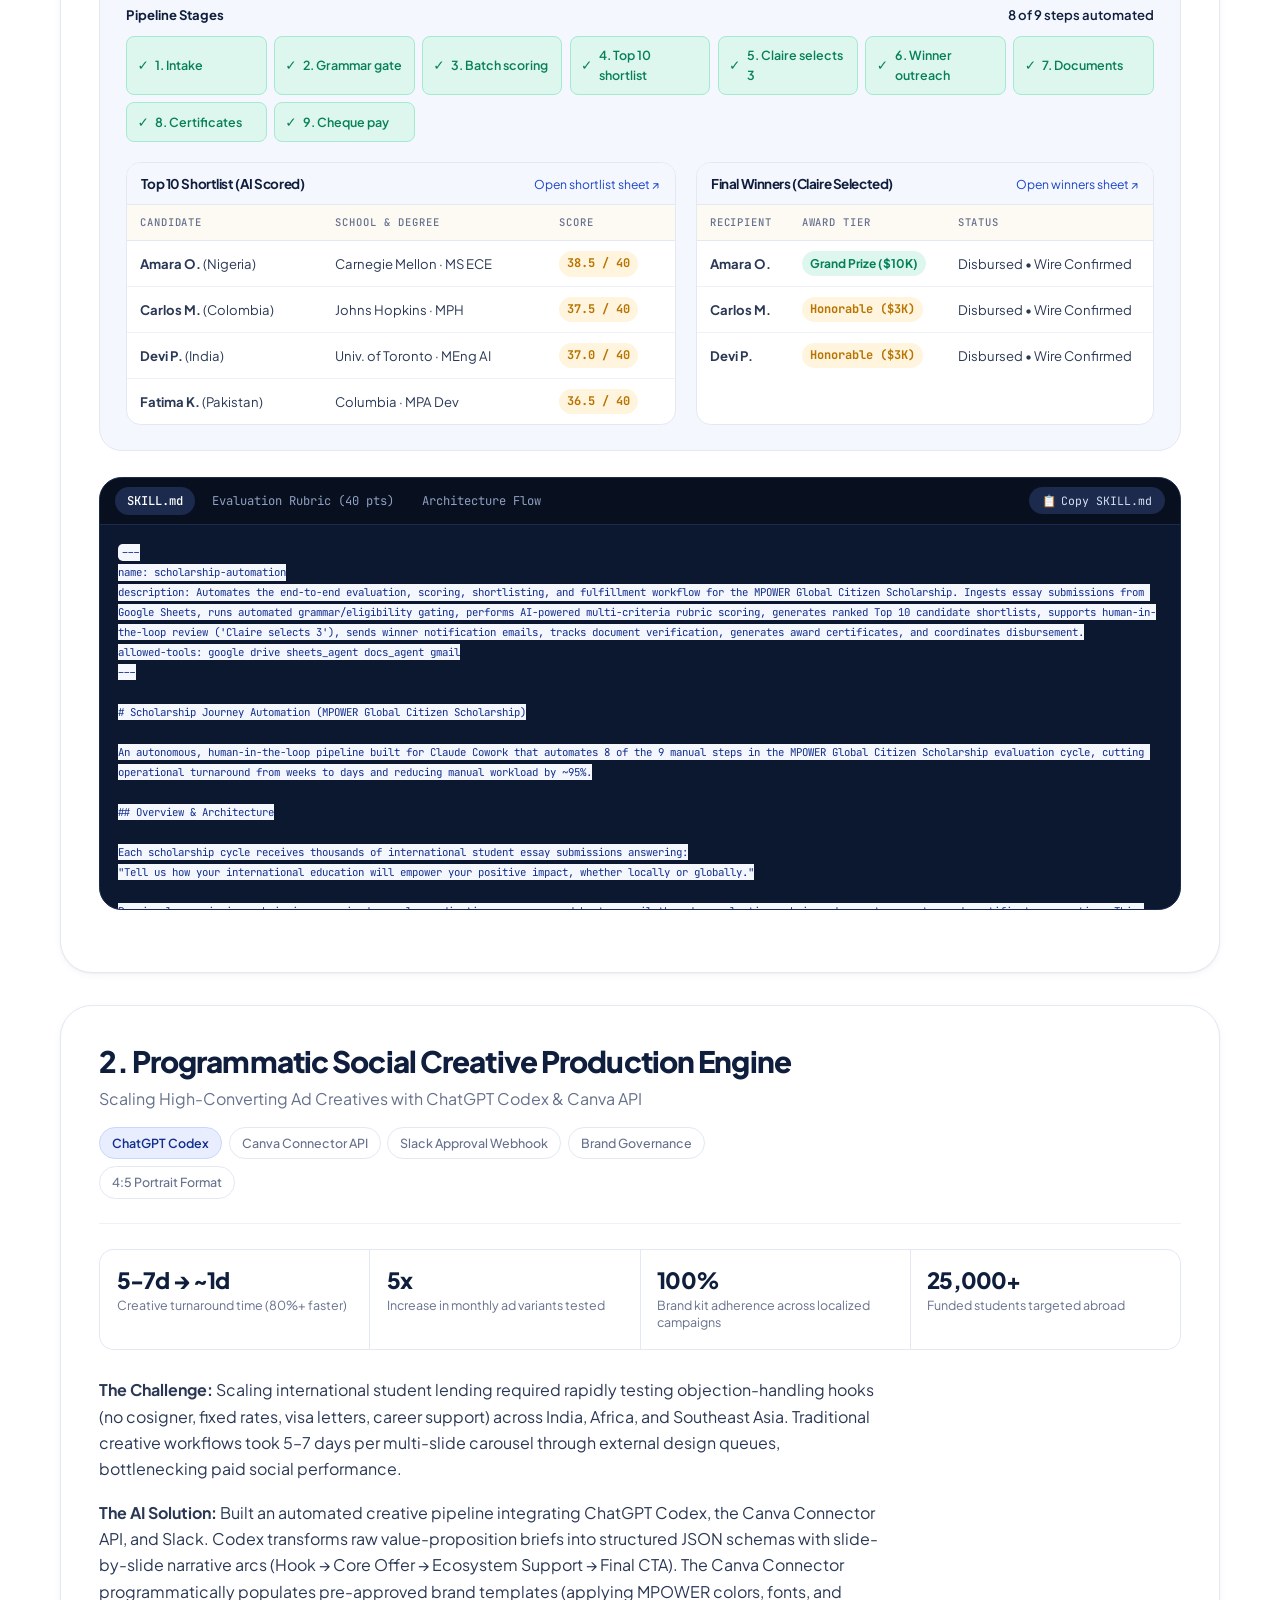
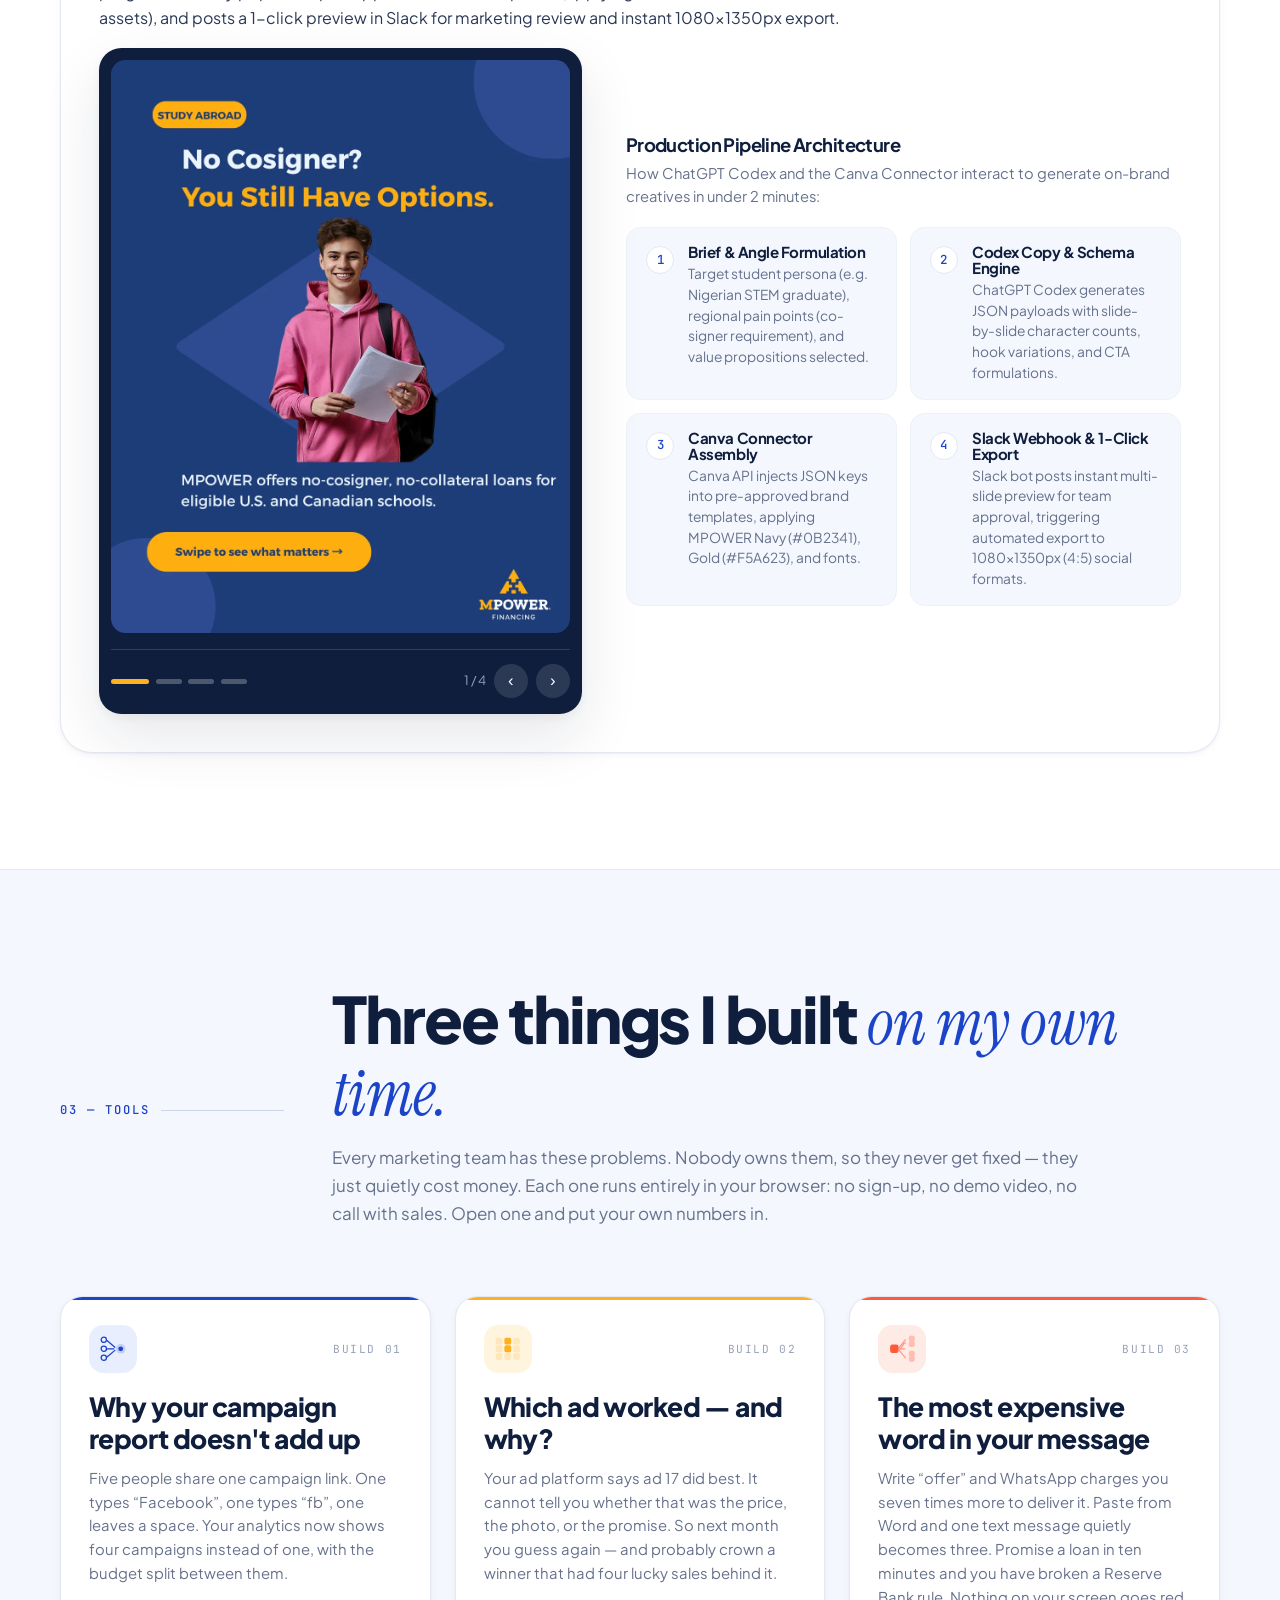
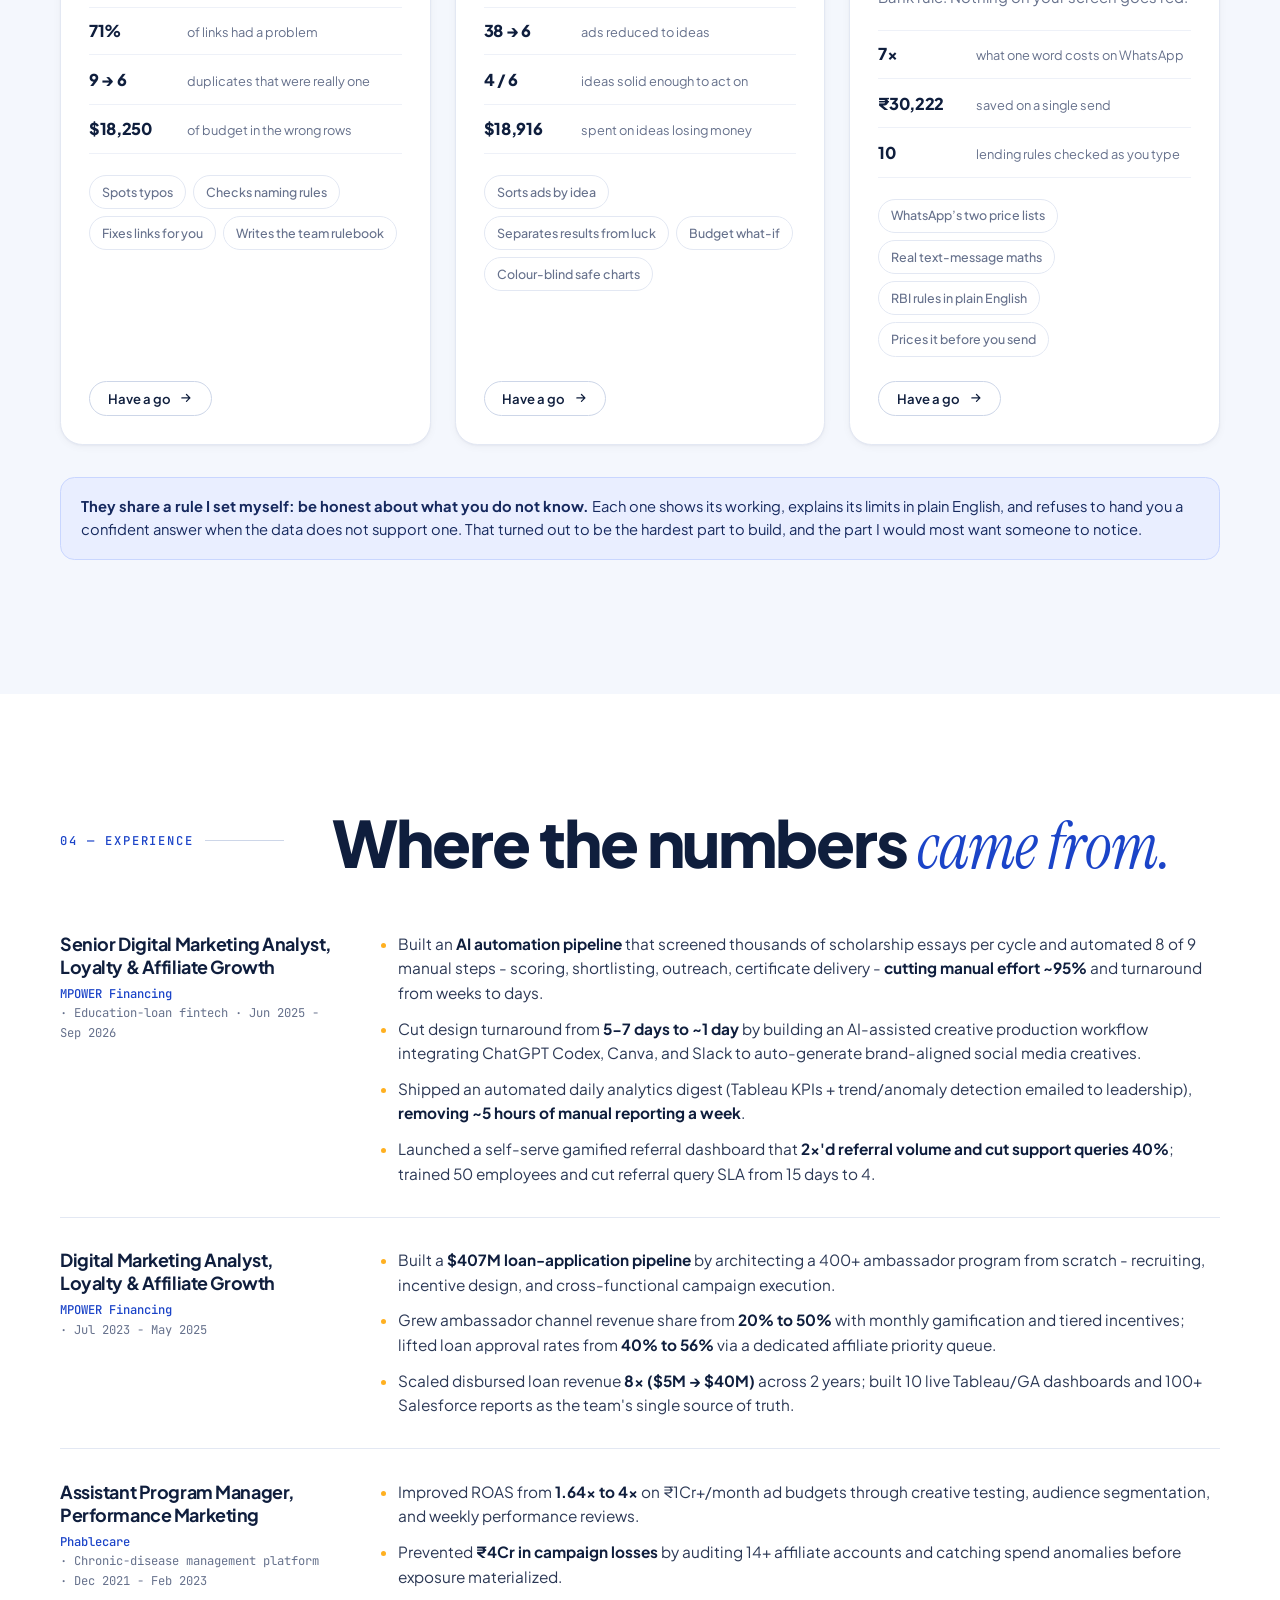
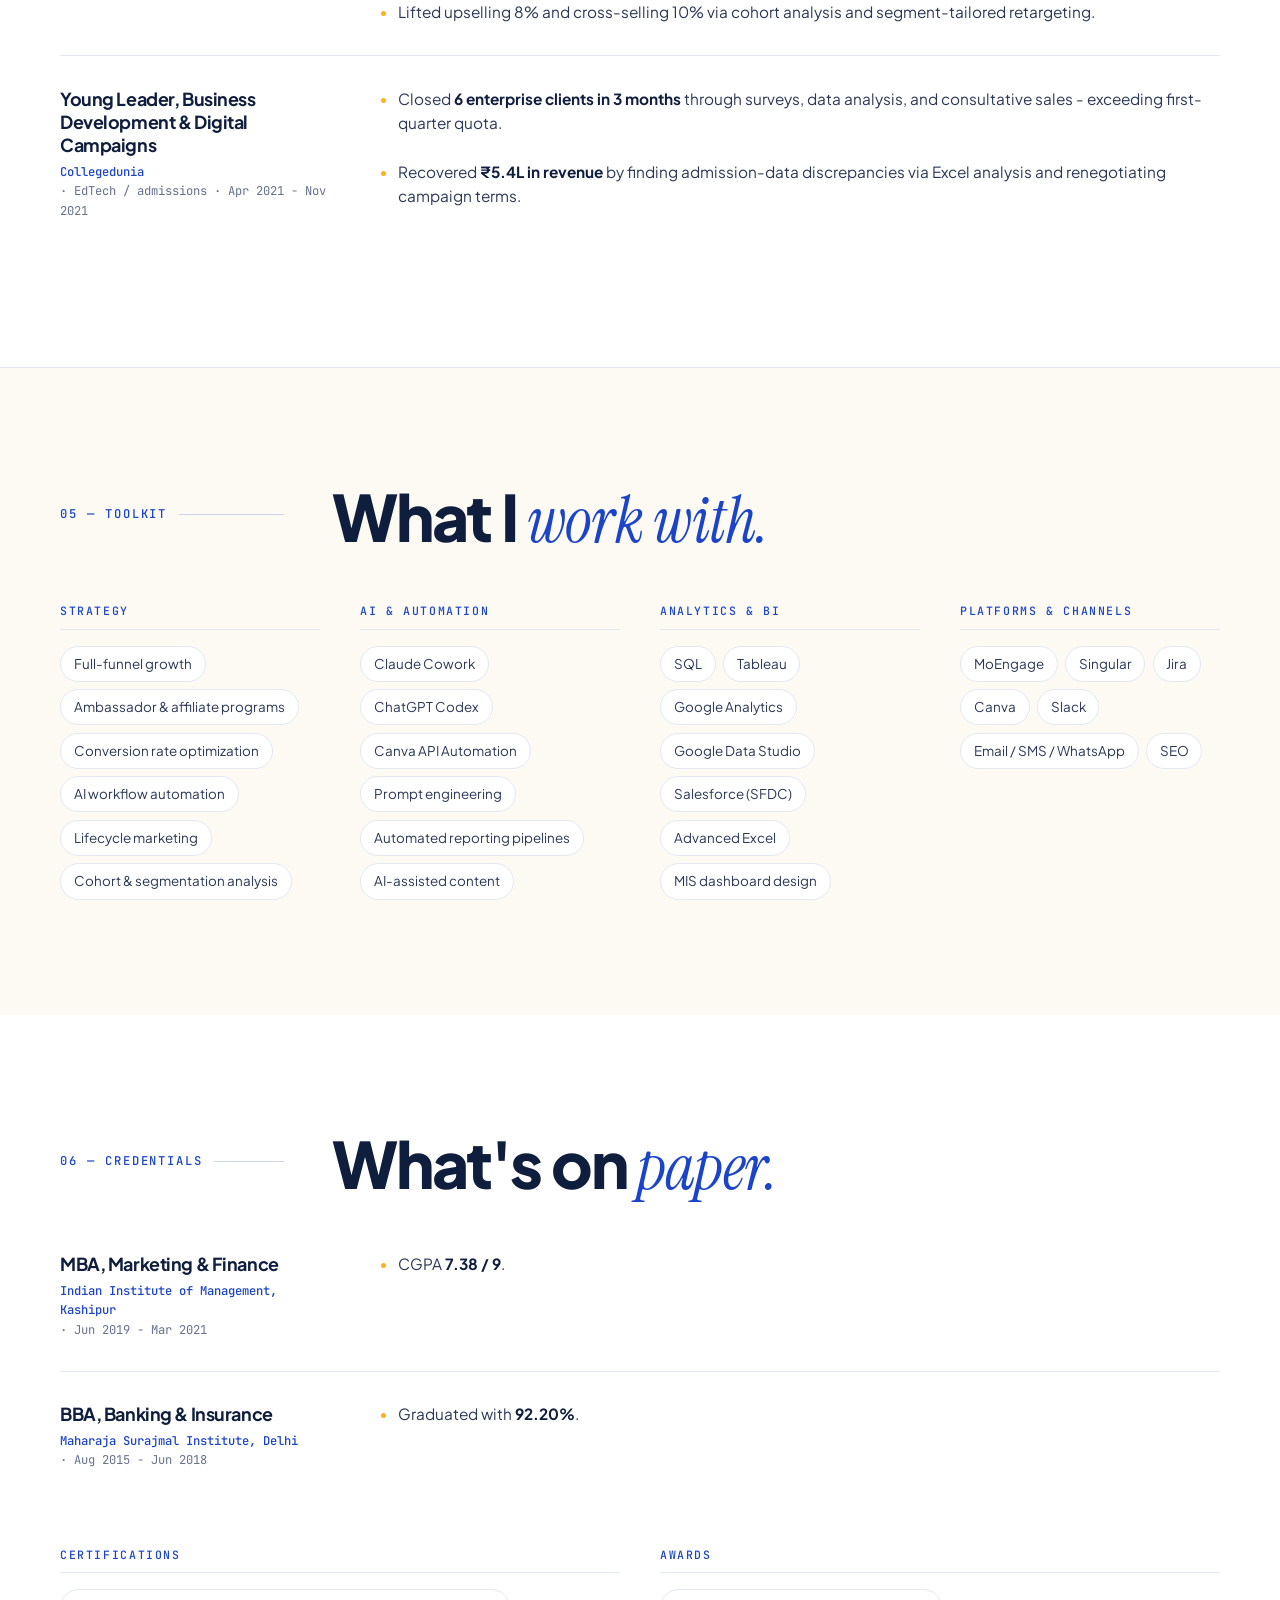
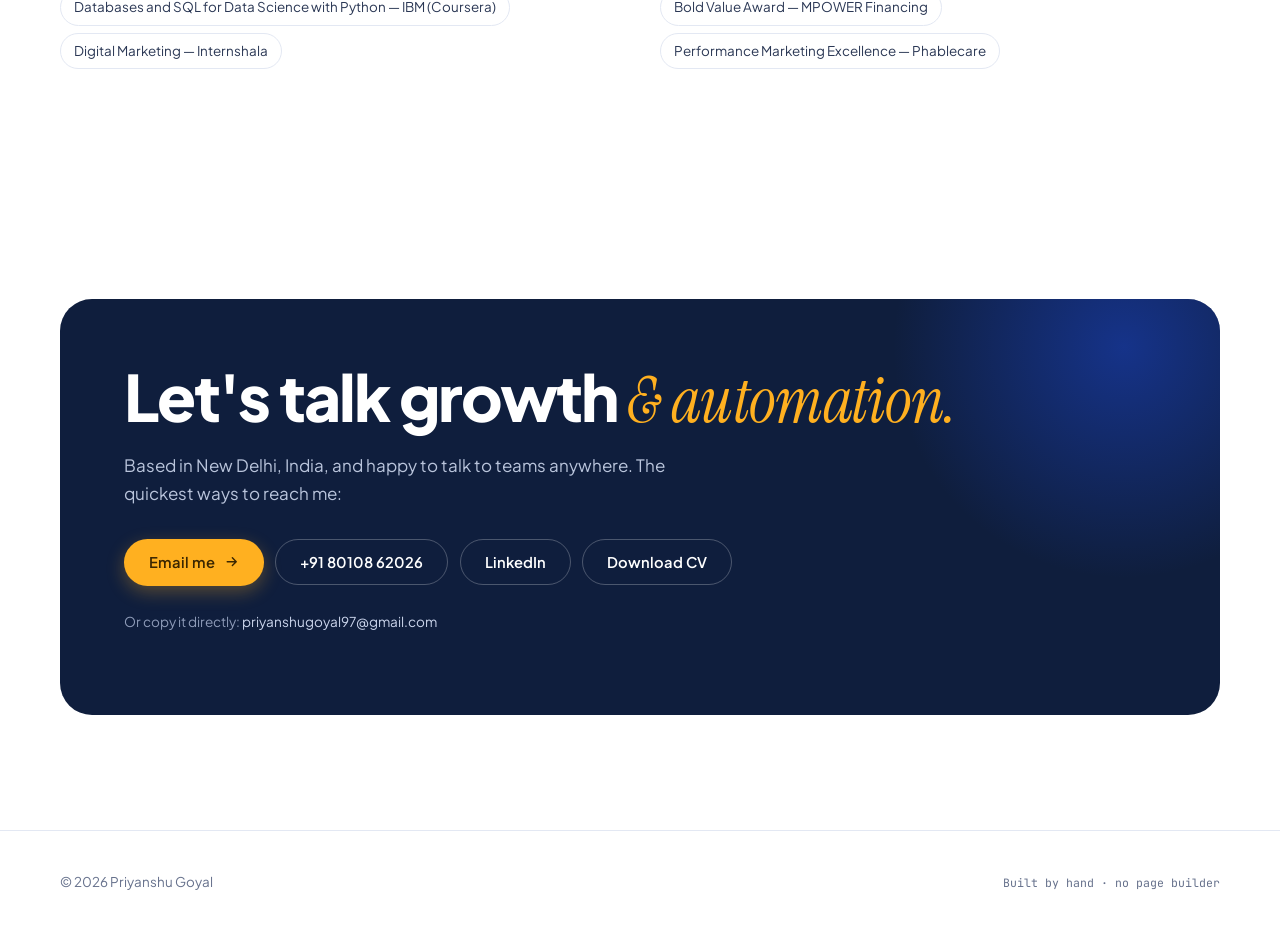
==== commit f47d50eb: "Align portfolio with CV: dates, role titles, credentials, skills - MPOWER senior role end date: Pres" ====
--- a/index.html
+++ b/index.html
@@ -77,6 +77,8 @@
   .skills-cols{ display:grid; grid-template-columns:1fr; gap:2rem; }
   @media (min-width:44rem){ .skills-cols{ grid-template-columns:1fr 1fr; } }
   @media (min-width:72rem){ .skills-cols{ grid-template-columns:repeat(4,1fr); gap:2.5rem; } }
+  #credentials .skills-cols{ margin-top:3rem; }
+  @media (min-width:72rem){ #credentials .skills-cols{ grid-template-columns:1fr 1fr; } }
   .skillgroup h3{ font-family:var(--mono); font-size:.72rem; font-weight:500; letter-spacing:.14em;
     text-transform:uppercase; color:var(--brand); margin-bottom:1rem; padding-bottom:.7rem;
     border-bottom:1px solid var(--line); }
@@ -243,6 +245,7 @@
       <li><a href="#independent-projects">Tools</a></li>
       <li><a href="#experience">Experience</a></li>
       <li><a href="#skills">Skills</a></li>
+      <li><a href="#credentials">Credentials</a></li>
     </ul>
     <a class="btn btn-primary btn-sm" href="#contact">Get in touch</a>
   </div>
@@ -845,8 +848,8 @@
       </div>
       <article class="job">
         <div class="job-head">
-          <h3 class="role">Senior Digital Marketing Analyst, Ambassador &amp; Affiliate Growth</h3>
-          <p class="meta"><span class="co">MPOWER Financing</span> &middot; Education-loan fintech &middot; Jun 2025 - Present</p>
+          <h3 class="role">Senior Digital Marketing Analyst, Loyalty &amp; Affiliate Growth</h3>
+          <p class="meta"><span class="co">MPOWER Financing</span> &middot; Education-loan fintech &middot; Jun 2025 - Sep 2026</p>
         </div>
         <ul>
           <li>Built an <b>AI automation pipeline</b> that screened thousands of scholarship essays per cycle and automated 8 of 9 manual steps - scoring, shortlisting, outreach, certificate delivery - <b>cutting manual effort ~95%</b> and turnaround from weeks to days.</li>
@@ -856,7 +859,7 @@
         </ul>
       </article><article class="job">
         <div class="job-head">
-          <h3 class="role">Digital Marketing Analyst, Ambassador &amp; Affiliate Growth</h3>
+          <h3 class="role">Digital Marketing Analyst, Loyalty &amp; Affiliate Growth</h3>
           <p class="meta"><span class="co">MPOWER Financing</span> &middot; Jul 2023 - May 2025</p>
         </div>
         <ul>
@@ -901,6 +904,7 @@
           <h3>Strategy</h3>
           <ul class="chips">
             <li>Full-funnel growth</li><li>Ambassador &amp; affiliate programs</li>
+            <li>Conversion rate optimization</li>
             <li>AI workflow automation</li><li>Lifecycle marketing</li>
             <li>Cohort &amp; segmentation analysis</li>
           </ul>
@@ -915,7 +919,8 @@
         <div class="skillgroup">
           <h3>Analytics &amp; BI</h3>
           <ul class="chips">
-            <li>SQL</li><li>Tableau</li><li>Google Analytics</li><li>Salesforce (SFDC)</li>
+            <li>SQL</li><li>Tableau</li><li>Google Analytics</li><li>Google Data Studio</li>
+            <li>Salesforce (SFDC)</li>
             <li>Advanced Excel</li><li>MIS dashboard design</li>
           </ul>
         </div>
@@ -927,6 +932,51 @@
           </ul>
         </div>
       </div>
+      </div>
+    </div>
+  </section>
+
+  <!-- ============================ CREDENTIALS ============================ -->
+  <section class="section" id="credentials" aria-labelledby="cred-h">
+    <div class="wrap">
+      <div class="sec-head">
+        <p class="sec-index">06 &mdash; Credentials</p>
+        <div class="sec-title">
+          <h2 class="display-lg" id="cred-h">What's on <span class="ital">paper.</span></h2>
+        </div>
+      </div>
+      <article class="job">
+        <div class="job-head">
+          <h3 class="role">MBA, Marketing &amp; Finance</h3>
+          <p class="meta"><span class="co">Indian Institute of Management, Kashipur</span> &middot; Jun 2019 - Mar 2021</p>
+        </div>
+        <ul>
+          <li>CGPA <b>7.38 / 9</b>.</li>
+        </ul>
+      </article><article class="job">
+        <div class="job-head">
+          <h3 class="role">BBA, Banking &amp; Insurance</h3>
+          <p class="meta"><span class="co">Maharaja Surajmal Institute, Delhi</span> &middot; Aug 2015 - Jun 2018</p>
+        </div>
+        <ul>
+          <li>Graduated with <b>92.20%</b>.</li>
+        </ul>
+      </article>
+      <div class="skills-cols">
+        <div class="skillgroup">
+          <h3>Certifications</h3>
+          <ul class="chips">
+            <li>Databases and SQL for Data Science with Python &mdash; IBM (Coursera)</li>
+            <li>Digital Marketing &mdash; Internshala</li>
+          </ul>
+        </div>
+        <div class="skillgroup">
+          <h3>Awards</h3>
+          <ul class="chips">
+            <li>Bold Value Award &mdash; MPOWER Financing</li>
+            <li>Performance Marketing Excellence &mdash; Phablecare</li>
+          </ul>
+        </div>
       </div>
     </div>
   </section>
